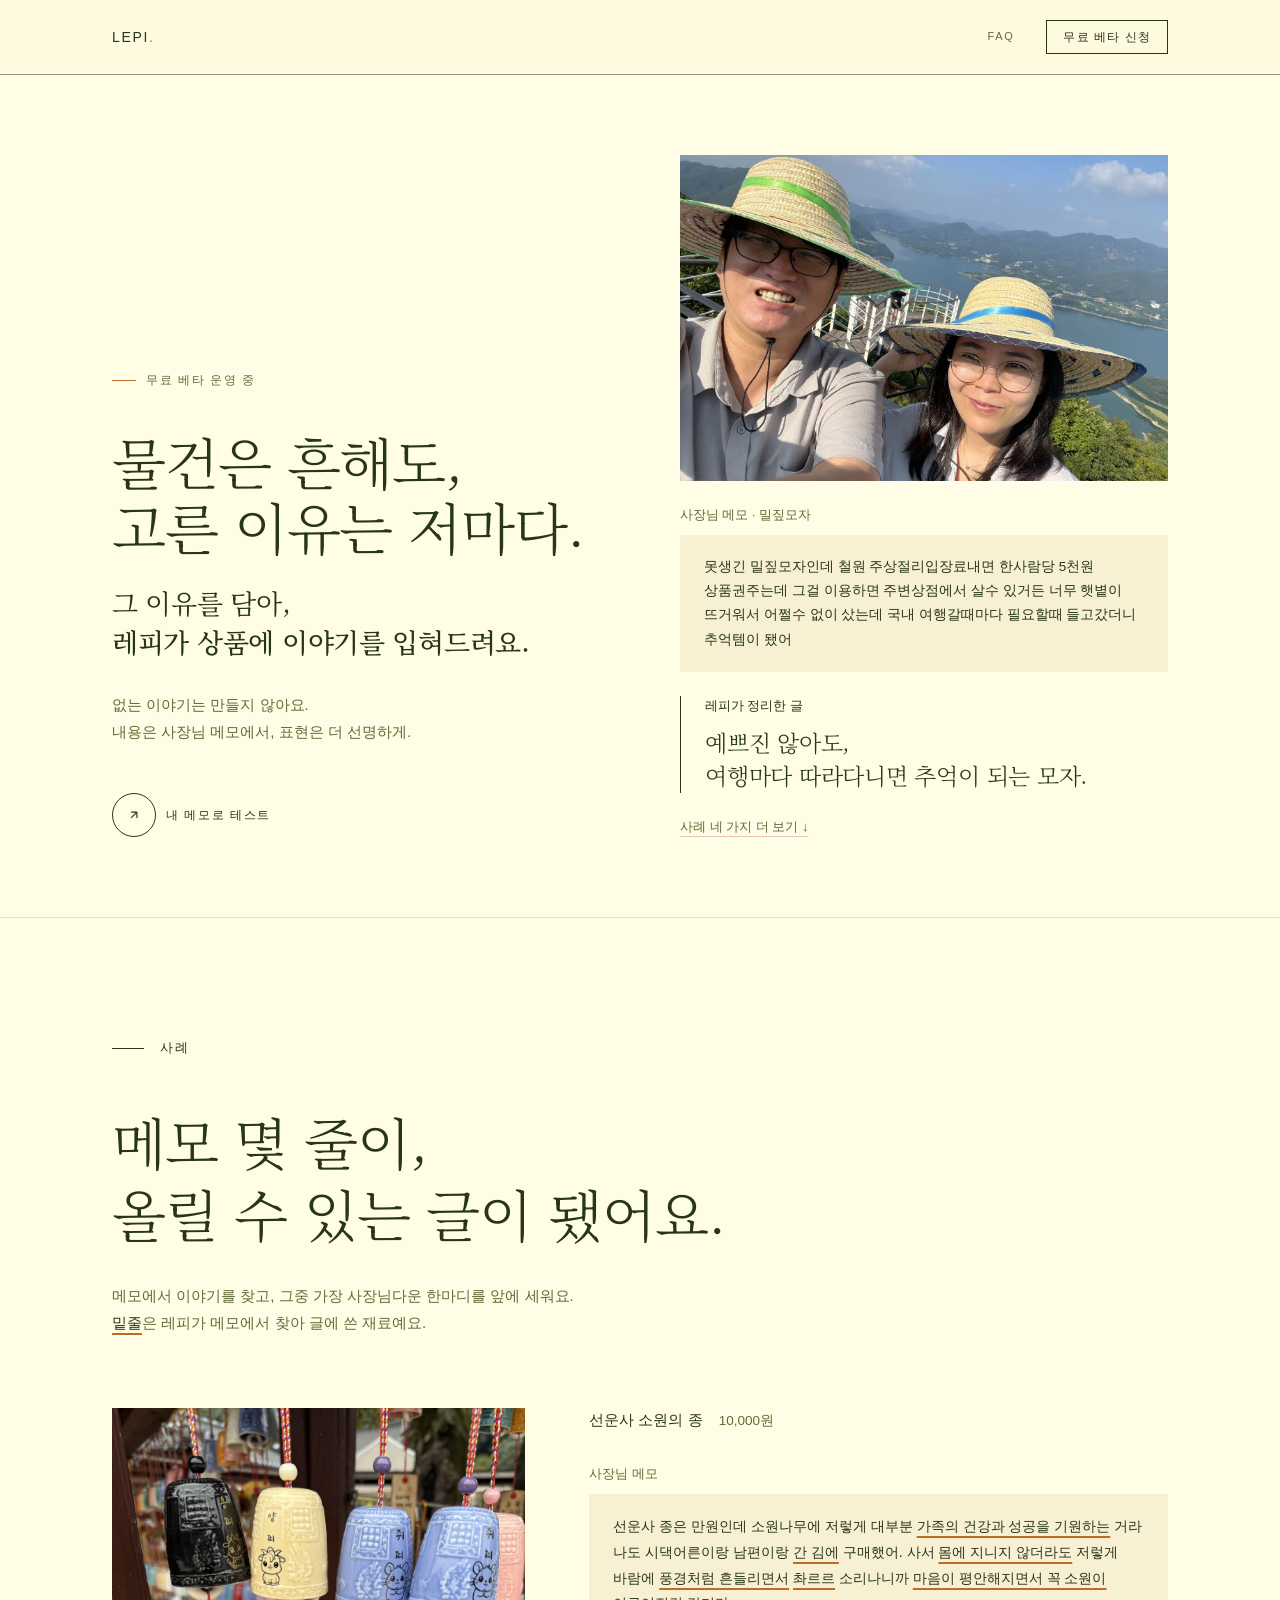
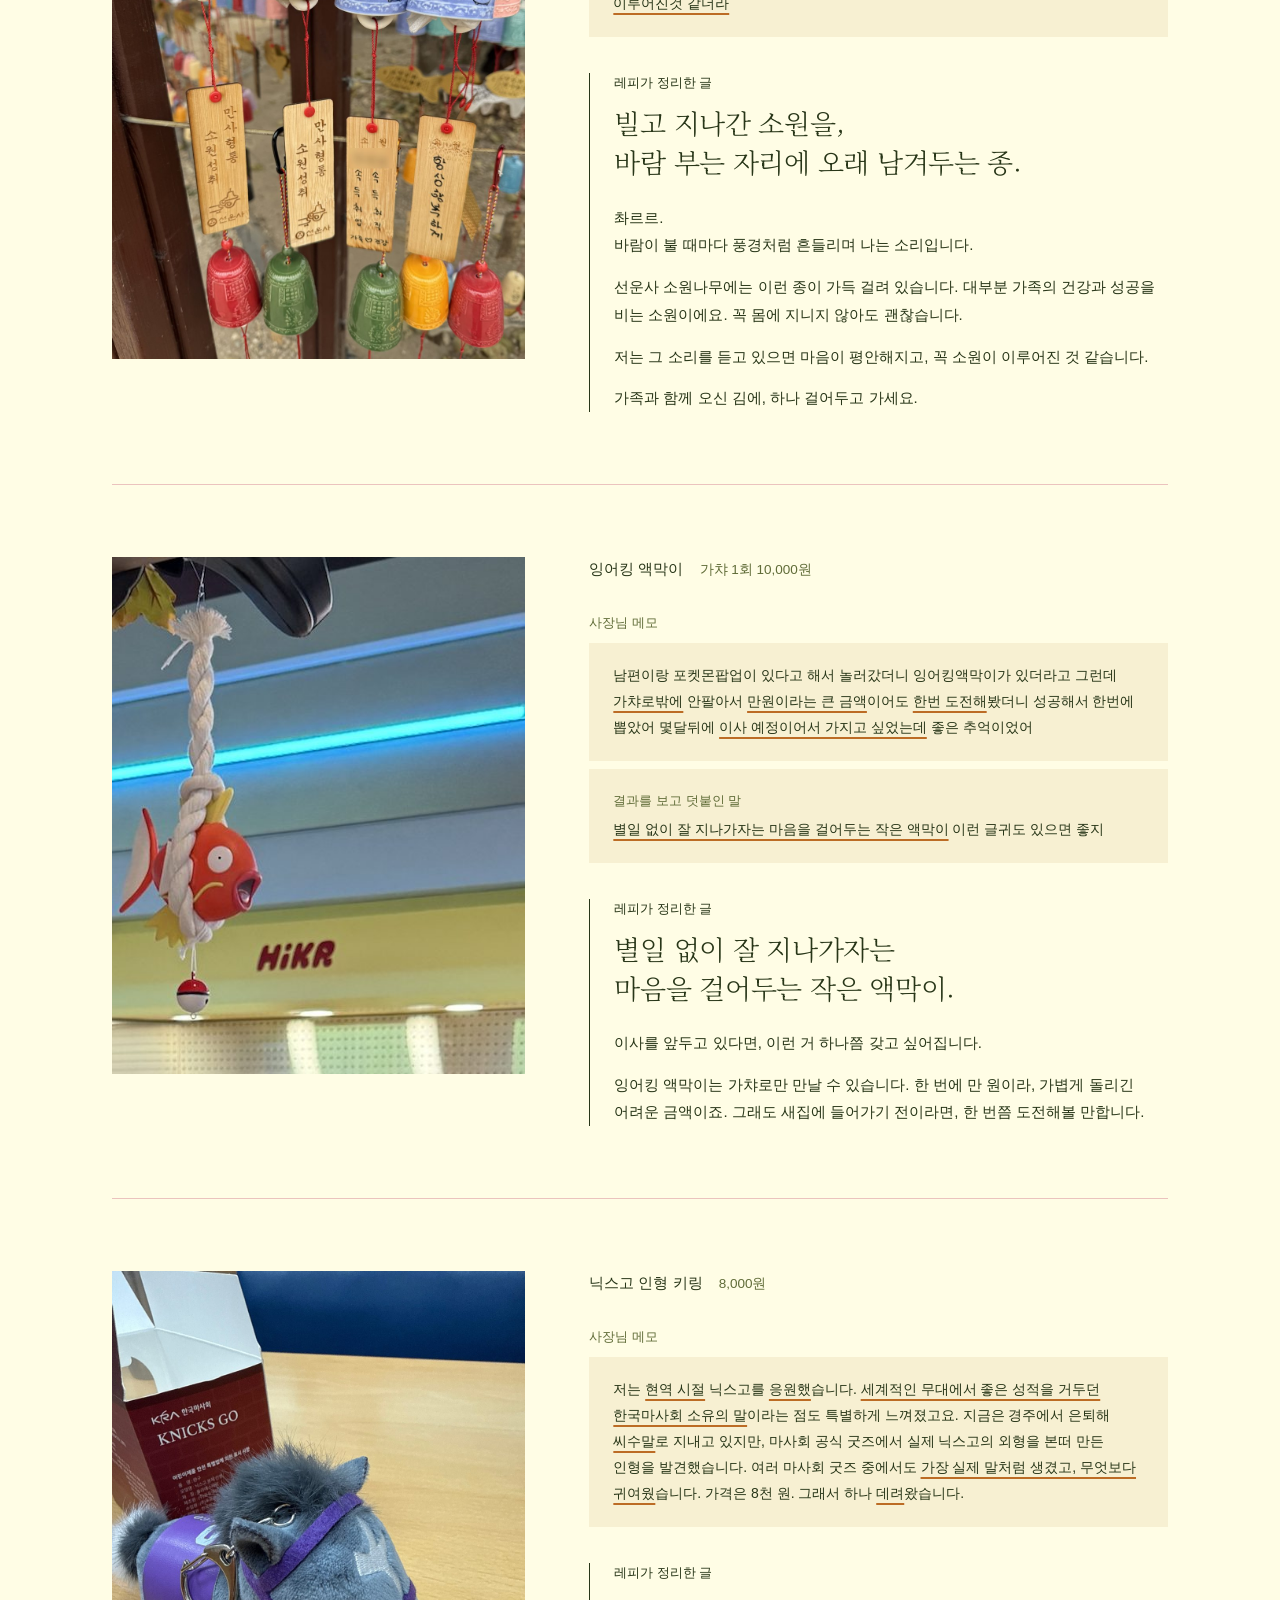
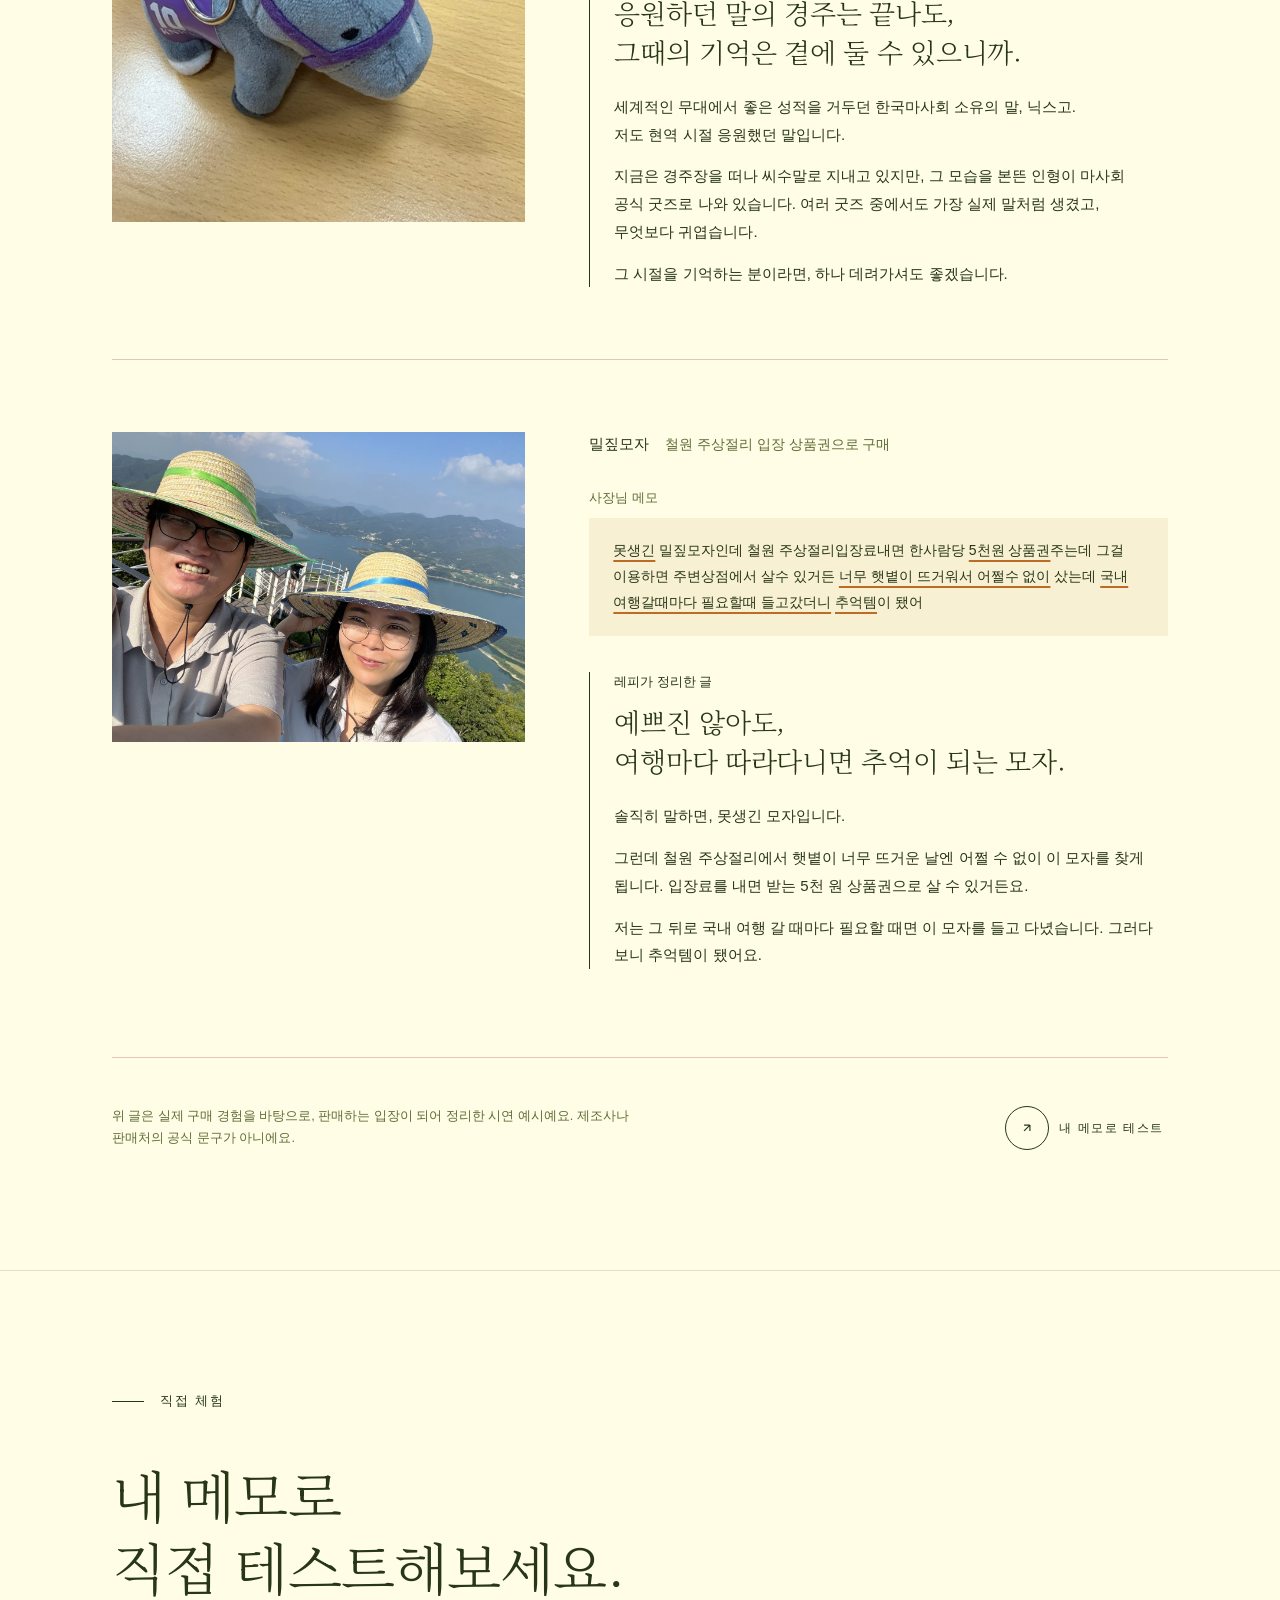
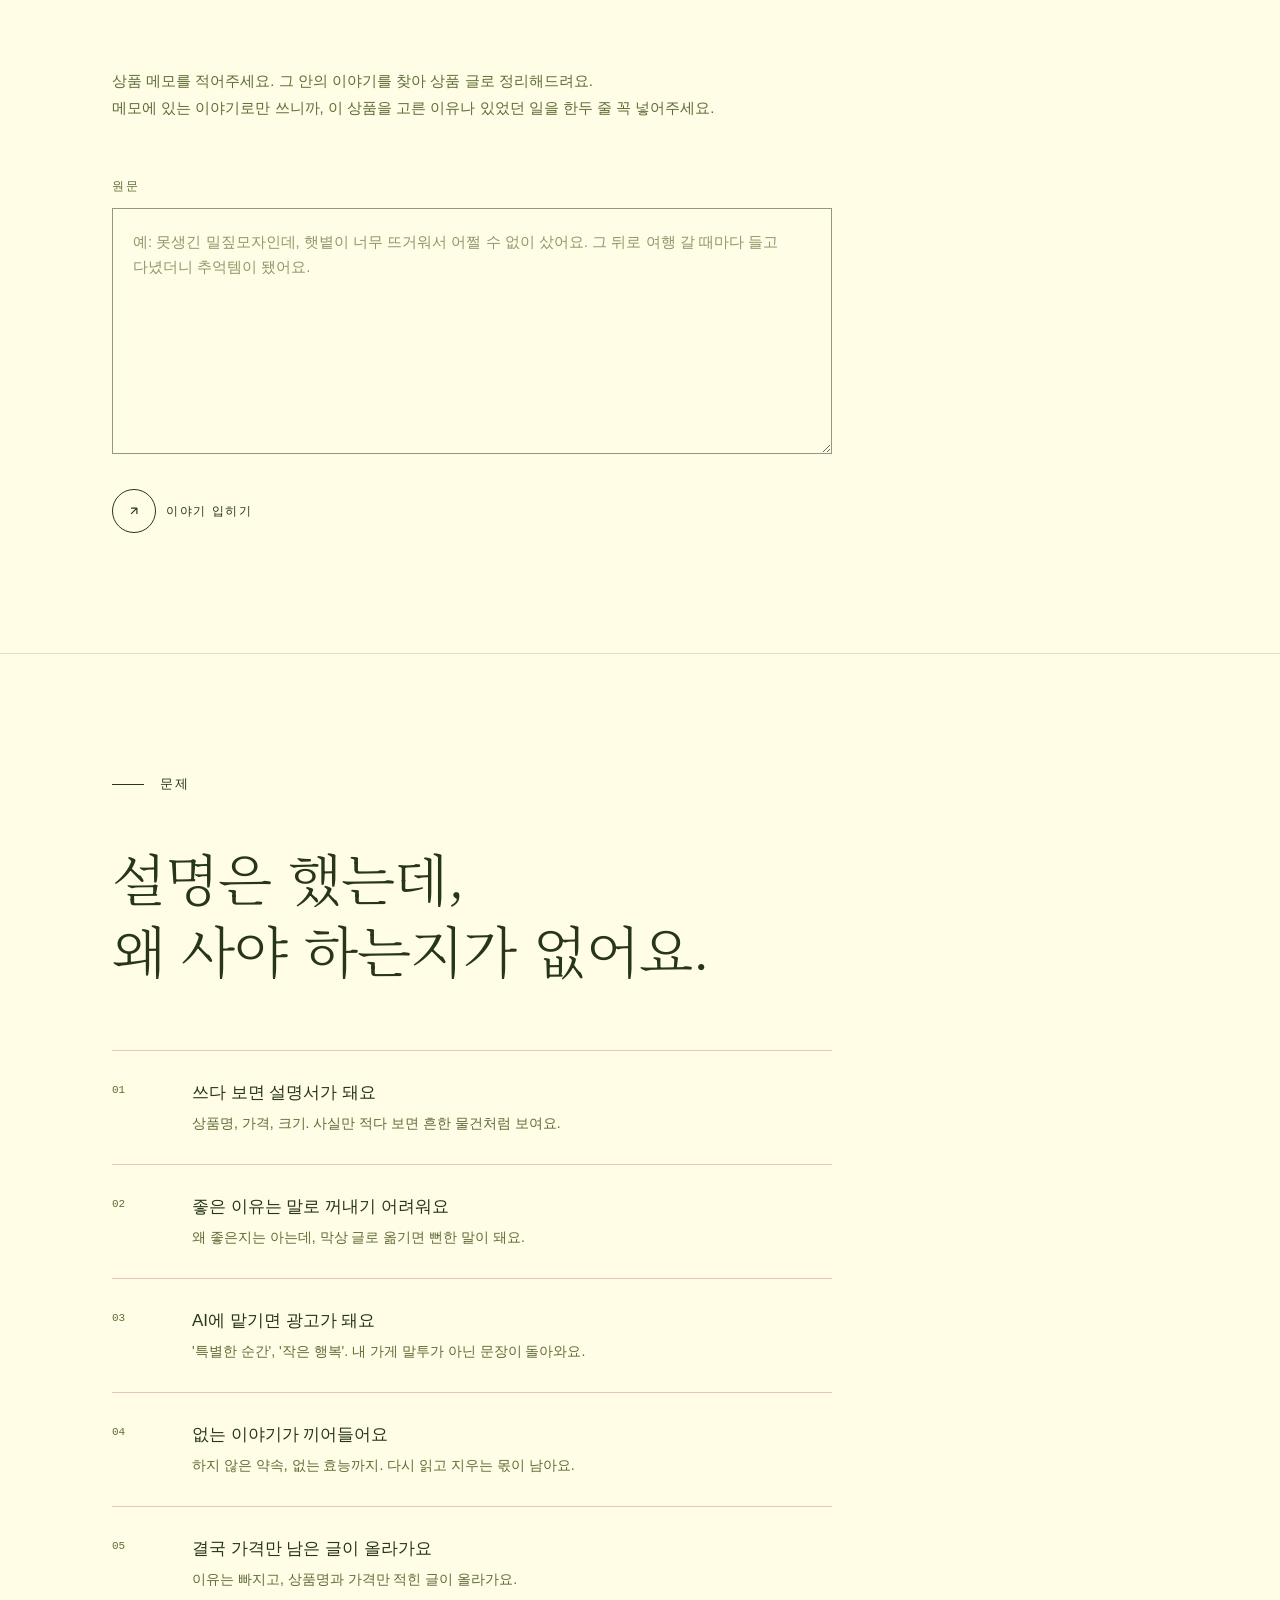
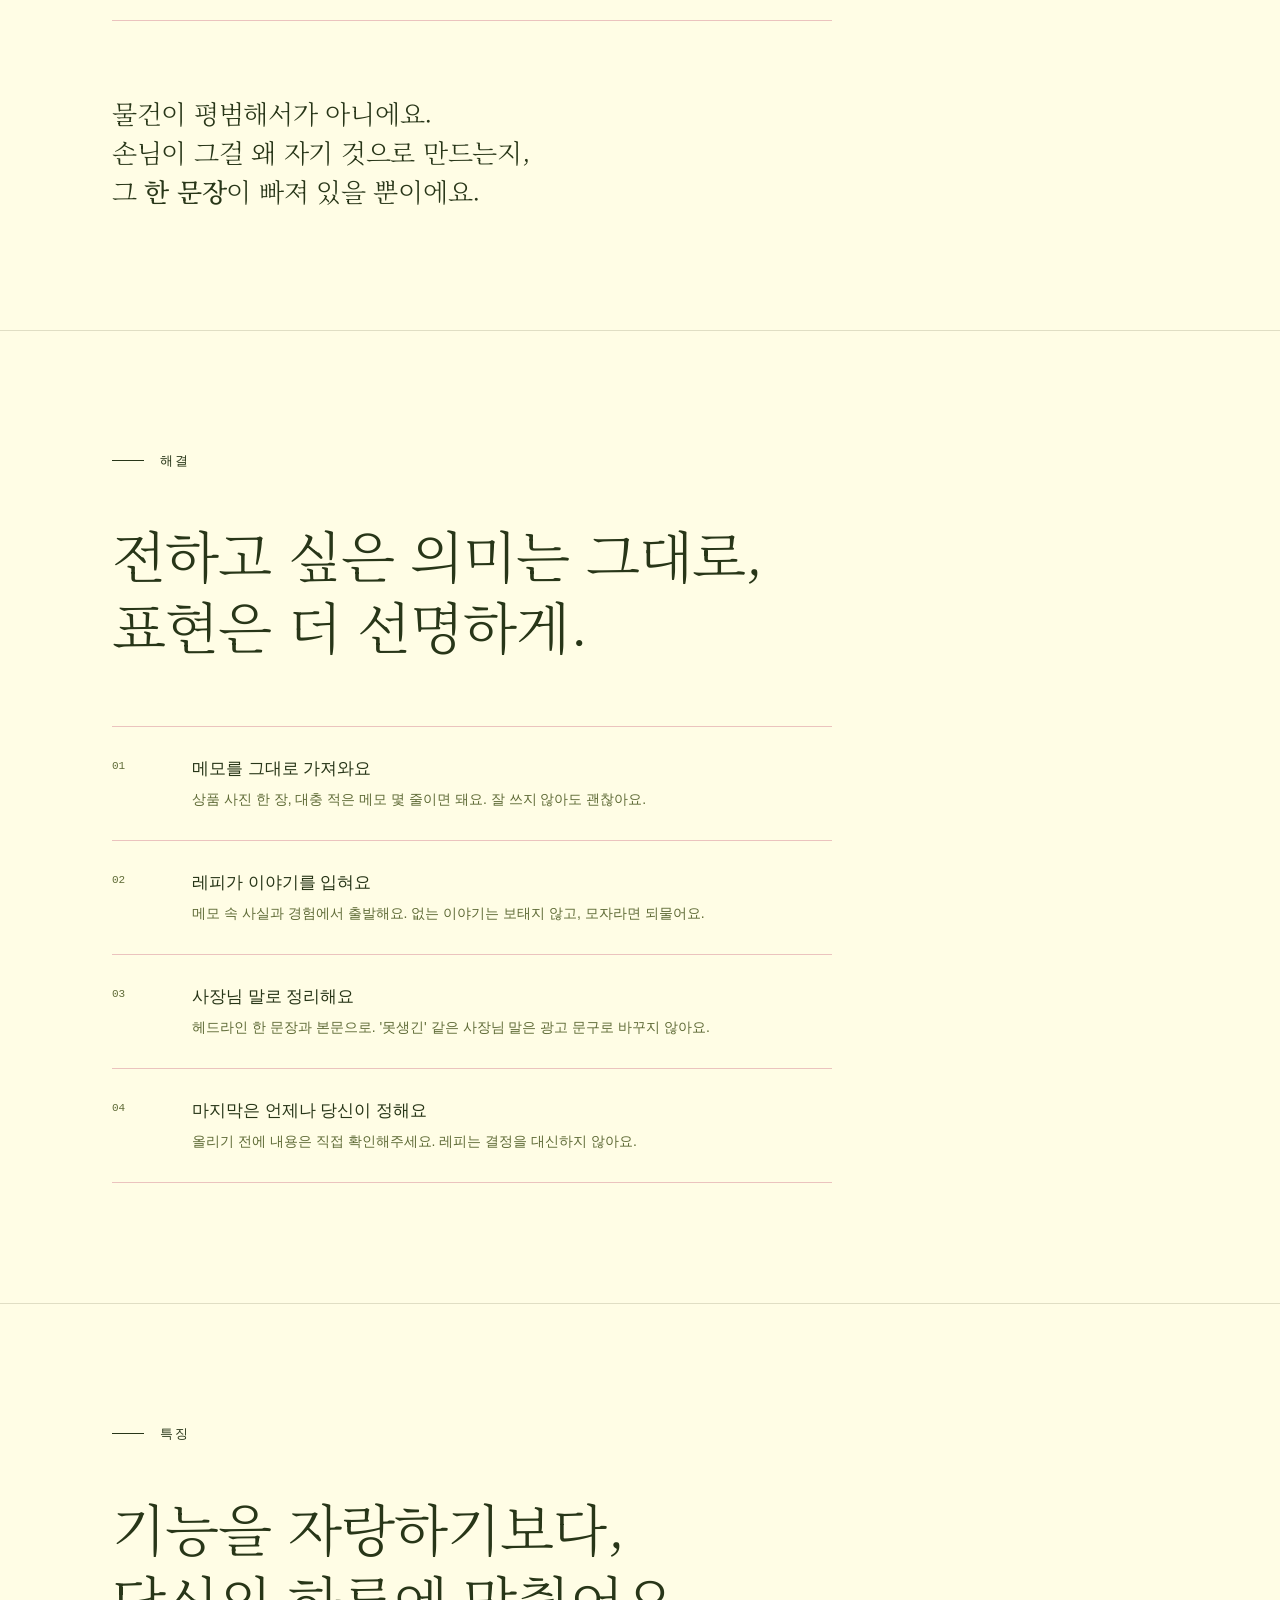
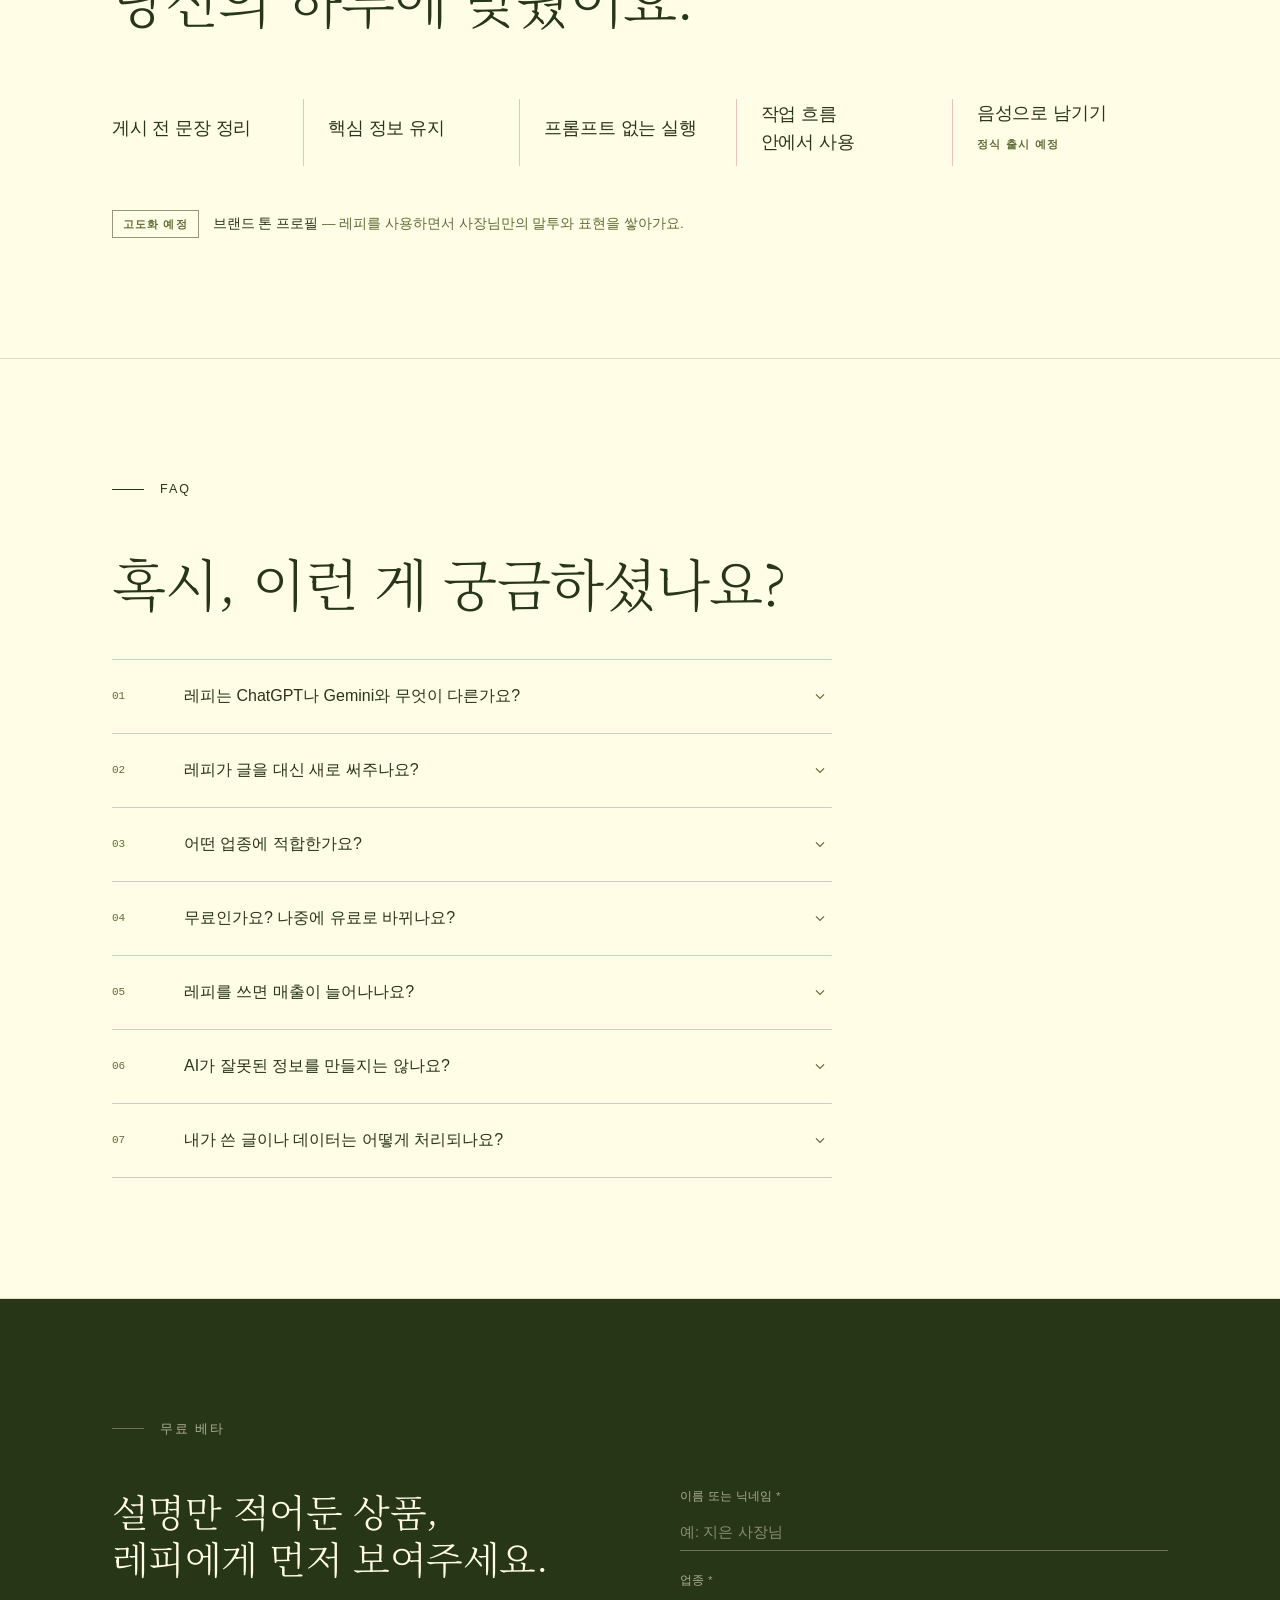
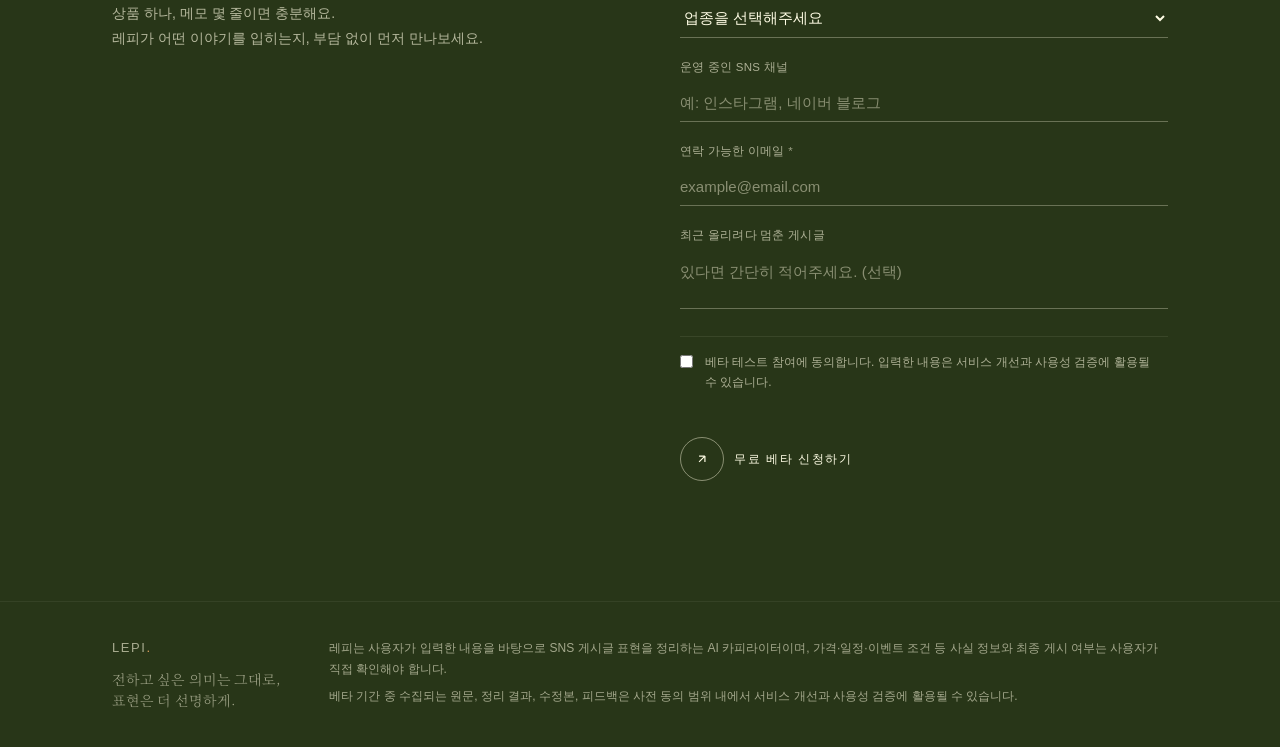
==== mission_A1-3/index.html @ 1bef70d3 "랜딩 문구 정리 및 체험 엔진 v1.3 교체 - 화면 문구 "스토리" → "이야기", 히어로·사례·체험 안내 수정 - 체험 엔진을 두 단계(분석 → 작성)로 교체, 응답 형식 변경" ====
<!DOCTYPE html>
<html lang="ko">
<head>
  <meta charset="UTF-8" />
  <meta name="viewport" content="width=device-width, initial-scale=1.0" />
  <title>레피 | 메모 몇 줄로 쓰는 상품 스토리</title>
  <meta name="description" content="사장님이 적은 메모에서 상품의 이야기를 찾아 상세페이지와 SNS 글로 정리해드려요. 없는 이야기는 만들지 않아요. 무료 베타 운영 중." />

  <!-- 카톡·슬랙 링크 미리보기용. 크롤러는 상대 경로를 못 읽으므로 절대 주소로 적는다.
       배포 루트가 mission_A1-3라 og-image.png는 도메인 바로 아래에 놓인다. -->
  <meta property="og:type" content="website" />
  <meta property="og:locale" content="ko_KR" />
  <meta property="og:site_name" content="레피(Lepi)" />
  <meta property="og:url" content="https://ia-codyssey-two.vercel.app/" />
  <meta property="og:title" content="레피 — 전하고 싶은 의미는 그대로, 표현은 더 선명하게." />
  <meta property="og:description" content="사장님이 적은 메모에서 상품의 이야기를 찾아 상세페이지와 SNS 글로 정리해드려요. 없는 이야기는 만들지 않아요. 무료 베타 운영 중." />
  <meta property="og:image" content="https://ia-codyssey-two.vercel.app/og-image.png" />
  <!-- 카톡은 크기를 명시하지 않으면 큰 카드 대신 작은 섬네일로 떨어뜨릴 때가 있다. -->
  <meta property="og:image:width" content="1200" />
  <meta property="og:image:height" content="630" />
  <meta property="og:image:alt" content="물건은 흔해도, 고른 이유는 저마다. 그 이유를 담아, 레피가 상품에 이야기를 입혀드려요." />
  <!-- 이미지가 생겼으므로 summary(작은 정사각 섬네일)에서 큰 카드로 올린다. -->
  <meta name="twitter:card" content="summary_large_image" />
  <meta name="twitter:title" content="레피 — 전하고 싶은 의미는 그대로, 표현은 더 선명하게." />
  <meta name="twitter:description" content="사장님이 적은 메모에서 상품의 이야기를 찾아 상세페이지와 SNS 글로 정리해드려요. 없는 이야기는 만들지 않아요. 무료 베타 운영 중." />
  <meta name="twitter:image" content="https://ia-codyssey-two.vercel.app/og-image.png" />
  <!-- 로고 "Lepi."의 마침표를 그대로 쓴 파비콘. 외부 파일 없이 SVG를 인라인으로
       넣어 요청을 하나 줄인다. 딥포레스트 바탕에 샌드 점(6.0:1). -->
  <link rel="icon" href="data:image/svg+xml,%3Csvg xmlns='http://www.w3.org/2000/svg' viewBox='0 0 32 32'%3E%3Crect width='32' height='32' fill='%23283618'/%3E%3Ccircle cx='16' cy='16' r='7' fill='%23DDA15E'/%3E%3C/svg%3E" />

  <link rel="preconnect" href="https://fonts.googleapis.com" />
  <link rel="preconnect" href="https://fonts.gstatic.com" crossorigin />
  <link href="https://fonts.googleapis.com/css2?family=Noto+Serif+KR:wght@200;300;400&display=swap" rel="stylesheet" />
  <style>
    /* ── CSS Variables ──
       Olive Garden Feast — 크림 · 딥 포레스트 · 올리브 · 샌드 · 번트 오커
       강조는 바탕에 따라 나눠 쓴다. 밝은 면은 --accent(오커, 크림 위 3.8:1),
       어두운 면은 --accent-dark(샌드, 포레스트 위 6.0:1).
       샌드는 크림 위에서 2.1:1이라 밝은 면의 선·텍스트로는 쓰지 않는다. */
    :root {
      /* Earthy Caramel Glow(FEFAE0)와 Whimsical Cherry Farm(FFFFEA)의 중간값.
         토큰을 반투명으로 두면 어두운 면의 글자색(color: var(--bg))까지 비쳐서
         깨지므로 불투명한 결과값으로 고정한다. */
      --bg: #FFFDE5;
      --surface: #F7F0D2;
      --fg: #283618;
      --muted: #606C38;
      /* 선은 세 층이다.
         --border:  nav 하단 구분선 + 버튼/태그/입력창 테두리.  2.92:1  진하게
         --rule:    본문 안쪽 목록선. 블러시.                   1.56:1
         --divider: 섹션 사이 구분선.                          1.32:1  가장 옅게
         섹션 구분은 선이 아니라 120px 여백이 맡는다. */
      --border: #93987C;
      --rule: #EBC3BE;
      --divider: #E0DEC4;
      --accent: #BC6C25;
      --accent-dark: #DDA15E;
      --serif: 'Noto Serif KR', 'Apple SD Gothic Neo', serif;
      --ease: cubic-bezier(0.16, 1, 0.3, 1);
    }

    *, *::before, *::after { box-sizing: border-box; margin: 0; padding: 0; }
    html { scroll-behavior: smooth; }
    body {
      background: var(--bg);
      color: var(--fg);
      font-family: -apple-system, BlinkMacSystemFont, 'Segoe UI',
                   'Apple SD Gothic Neo', 'Noto Sans KR', 'Malgun Gothic', sans-serif;
      font-size: 16px;
      line-height: 1.6;
      -webkit-font-smoothing: antialiased;
      /* 브라우저 기본값은 한글을 아무 글자에서나 끊어 단어가 중간에 갈라진다.
         keep-all로 띄어쓰기 단위로만 끊고, 긴 영문/이메일은 break-word로 예외 처리한다. */
      word-break: keep-all;
      overflow-wrap: break-word;
    }

    /* 줄 길이를 고르게 나눈다. 단 <br>로 줄을 직접 잡아둔 요소
       (.sh · .hero-promise · .prob-callout · .cta-h · .cta-sub)는 제외한다.
       balance는 브라우저가 줄을 재분배하는 기능이라 수동 줄바꿈과 충돌한다. */
    .prob-title, .sol-title, .feat-title, .faq-q-text, .test-desc {
      text-wrap: balance;
    }
    /* 여러 줄 본문은 마지막 줄에 한 단어만 남는 것을 막는다. */
    .prob-desc, .sol-desc, .feat-desc,
    .faq-body-inner, .fc-label, .test-result-text, .foot-disc p {
      text-wrap: pretty;
    }

    /* ── 키보드 접근 ──
       마우스 클릭에는 테두리가 안 뜨고 탭 이동에만 뜨도록 :focus-visible을 쓴다.
       어두운 면(#cta·footer)에서는 오커가 3.4:1로 약해 샌드로 바꾼다. */
    a:focus-visible, button:focus-visible, input:focus-visible,
    select:focus-visible, textarea:focus-visible, [tabindex]:focus-visible {
      outline: 2px solid var(--accent);
      outline-offset: 3px;
    }
    #cta a:focus-visible, #cta button:focus-visible, #cta input:focus-visible,
    #cta select:focus-visible, #cta textarea:focus-visible,
    footer a:focus-visible {
      outline-color: var(--accent-dark);
    }
    .skip-link {
      position: absolute; left: 16px; top: -60px; z-index: 200;
      background: var(--fg); color: var(--bg);
      padding: 10px 18px; font-size: 13px; text-decoration: none;
      transition: top 0.2s var(--ease);
    }
    .skip-link:focus { top: 16px; }

    /* ── Layout ── */
    .container { max-width: 1120px; margin: 0 auto; padding: 0 32px; }
    section { padding: 120px 0; border-bottom: 1px solid var(--divider); }

    /* ── NAV ── */
    nav {
      position: sticky; top: 0; z-index: 100;
      background: rgba(254,250,224,0.92);
      backdrop-filter: blur(12px);
      border-bottom: 1px solid var(--border);
      padding: 20px 0;
    }
    nav .container { display: flex; justify-content: space-between; align-items: center; }
    .logo {
      font-size: 14px; font-weight: 500;
      letter-spacing: 0.12em; text-transform: uppercase;
    }
    .logo-dot { color: var(--accent); }
    .nav-right { display: flex; align-items: center; gap: 32px; }
    .nav-link {
      font-size: 11px; font-weight: 500; color: var(--muted);
      text-decoration: none; letter-spacing: 0.15em; text-transform: uppercase;
      transition: color 0.3s ease;
    }
    .nav-link:hover { color: var(--fg); }
    .nav-cta {
      font-size: 11.5px; font-weight: 500; color: var(--fg);
      text-decoration: none; letter-spacing: 0.1em; text-transform: uppercase;
      padding: 7px 16px; border: 1px solid var(--fg);
      transition: background 0.3s ease, color 0.3s ease;
    }
    .nav-cta:hover { background: var(--fg); color: var(--bg); }

    /* ── Section Label (FeaturedSpotlight 패턴) ── */
    .sl {
      display: flex; align-items: center; gap: 16px;
      margin-bottom: 48px; cursor: default;
    }
    /* 호버 반응을 뺐다. .sl은 cursor: default인 정적 표지판인데
       마우스가 스치면 선이 50% 길어지고 자간이 두 배가 됐다.
       누를 수 없는 것이 움직이면 누를 수 있다는 신호가 된다. */
    .sl-line {
      height: 1px; background: var(--fg); width: 32px;
    }
    /* 한글은 획이 많아 10px에서 자획이 붙는다. 넓은 자간도 대문자 라틴용 기법이라
       한글에서는 단어가 흩어져 더 안 읽힌다 — 크기를 올리고 자간은 줄인다. */
    .sl-text {
      font-size: 12.5px; font-weight: 500;
      text-transform: uppercase; letter-spacing: 0.16em; color: var(--fg);
    }
    /* 섹션 번호(01~06)는 제거했다. 문제·해결·특징·FAQ·체험·베타는 순서가 없는
       병렬 목록이라, 번호를 붙이면 없는 순서를 있는 것처럼 말하게 된다.
       해결 섹션 안의 단계 번호(.sol-n)는 실제 순서이므로 남긴다. */

    /* ── Section Heading ── */
    .sh {
      font-family: var(--serif);
      font-size: clamp(29px, 4.6vw, 56px);
      font-weight: 300; line-height: 1.28;
      letter-spacing: -0.015em; color: var(--fg);
      /* 슬로건 첫 줄 "전하고 싶은 의미는 그대로,"가 56px에서 약 730px 필요하다. */
      margin-bottom: 64px; max-width: 760px;
    }

    /* ── Arrow Button (FeaturedSpotlight CTA pattern) ── */
    .arr-btn {
      display: inline-flex; align-items: center; gap: 14px;
      text-decoration: none; cursor: pointer;
      background: none; border: none; font-family: inherit; padding: 0;
    }
    .arr-circle {
      width: 44px; height: 44px; border-radius: 50%;
      border: 1px solid var(--fg);
      display: flex; align-items: center; justify-content: center;
      transition: background 0.5s var(--ease), box-shadow 0.5s var(--ease);
      flex-shrink: 0;
    }
    .arr-circle svg {
      stroke: var(--fg);
      transition: stroke 0.5s var(--ease), transform 0.5s var(--ease);
    }
    .arr-btn:hover .arr-circle { background: var(--fg); box-shadow: 0 8px 32px rgba(40,54,24,0.18); }
    .arr-btn:hover .arr-circle svg { stroke: var(--bg); transform: rotate(45deg); }
    /* 기본 opacity가 0.5였다. 크림 바탕에서 실효 2.84:1 — 아래 --border 주석에
       적어둔 본문 4.5:1 기준에 못 미치고, 호버로만 밝아지니 터치 기기에서는
       내내 그 상태로 남는다. 페이지에서 가장 중요한 행동의 이름이라 1로 둔다.
       살짝 미끄러지는 움직임은 "누르면 뭔가 있다"는 신호라 남기되, 라벨이
       또렷해진 만큼 쉬는 자리가 원에 붙어 보여 8px에서 4px로 줄인다.
       (opacity는 :disabled에서만 쓰이므로 전환 목록에는 남긴다.) */
    .arr-label {
      font-size: 11.5px; font-weight: 500;
      text-transform: uppercase; letter-spacing: 0.14em; color: var(--fg);
      transition: opacity 0.5s var(--ease), transform 0.5s var(--ease);
      opacity: 1; transform: translateX(-4px);
    }
    .arr-btn:hover .arr-label { transform: translateX(0); }

    /* ── HERO ── */
    #hero {
      min-height: 90vh;
      display: flex; align-items: center;
      padding: 80px 0;
    }
    /* 세로 가운데 정렬을 위해 #hero만 flex인데, 그 탓에 .container가 flex
       아이템이 된다. 블록이던 다른 섹션과 달리 주축으로 늘어나지 않고 내용
       크기만큼만 잡히고, margin: 0 auto가 남는 공간을 나눠 가운데로 민다.
       그래서 히어로만 다른 섹션보다 좁고 안쪽에서 시작한다 — 폭에 상관없이
       일어나며, 내용이 가용 폭에 얼마나 못 미치느냐에 따라 어긋나는 양이
       달라진다. 데스크톱에서는 2열 격자가 1120px을 다 채우지 못해서,
       900px 이하에서는 1열이 되면서 더 크게 벌어진다.
       스크롤로 이어 보는 자리라 시작 선은 모든 섹션이 같아야 한다. */
    #hero > .container { width: 100%; }
    .hero-grid {
      display: grid; grid-template-columns: 1fr 1fr;
      gap: 80px; align-items: end; width: 100%;
    }
    .hero-badge {
      display: inline-flex; align-items: center; gap: 10px;
      font-size: 11.5px; font-weight: 500;
      text-transform: uppercase; letter-spacing: 0.14em; color: var(--muted);
      margin-bottom: 40px;
    }
    /* 깜빡이는 점을 짧은 선으로 바꿨다. 점멸은 서버 모니터링 UI의 기호인데
       여기서는 감시하는 대상이 없다 — 기능인 척하는 장식이었다.
       섹션 라벨(.sl-line)이 쓰는 것과 같은 선이라 페이지 문법에 맞는다. */
    .badge-rule {
      width: 24px; height: 1px; flex-shrink: 0;
      background: var(--accent);
    }
    /* 두 줄이 각각 한 줄로 유지되도록 크기를 제한한다.
       왼쪽 칸은 최대 488px(컨테이너 1120 − 패딩 64 − 갭 80, ÷2)이고
       긴 줄 "고른 이유는 저마다."가 실측 8.46em이다 → 상한 56px.
       vw 계수도 900~1120px 구간에서 같은 제약을 받는다. 901px에서 칸이
       378px인데 세로 스크롤바(약 15px)가 있으면 371px이라, 4.7vw(42px)로 여유를 둔다.
       600px 이하는 아래에서 따로 잡는다. */
    .hero-h1 {
      font-family: var(--serif);
      font-size: clamp(36px, 4.7vw, 56px);
      font-weight: 300; line-height: 1.16;
      letter-spacing: -0.02em; margin-bottom: 24px;
    }
    .hero-h1 em { font-style: normal; display: block; }
    /* 둘째 줄 "레피가 상품에 이야기를 입혀드려요."가 약 15.4em이라
       27px × 15.4 ≈ 416px. 폭 480px 안에 한 줄로 들어간다. */
    .hero-promise {
      font-family: var(--serif);
      font-size: clamp(18px, 2.3vw, 27px);
      font-weight: 400; line-height: 1.45;
      letter-spacing: -0.01em; color: var(--fg);
      max-width: 480px; margin-bottom: 30px;
    }
    .hero-promise b { font-weight: 500; }
    .hero-sub {
      font-size: 15px; color: var(--muted);
      line-height: 1.8; max-width: 380px; margin-bottom: 48px;
    }
    .hero-btns { display: flex; gap: 20px; flex-wrap: wrap; }
    /* hero right — 사례 미리보기. 메모·결과 모양은 사례 섹션(.case-*)을
       그대로 쓰고, 첫 화면 한 칸에 들어가도록 사진 높이와 간격만 줄인다. */
    .hero-right { display: flex; flex-direction: column; }
    /* 원본 4:3을 3:2로 조금만 자른다. 두 사람 얼굴은 가운데 있어 남는다. */
    .hero-case-photo img {
      display: block; width: 100%; height: auto;
      aspect-ratio: 3 / 2; object-fit: cover;
      margin-bottom: 24px;
    }
    .hero-right .case-memo { font-size: 13.5px; line-height: 1.8; }
    .hero-right .case-result { margin-top: 24px; }
    .hero-right .case-headline {
      font-size: clamp(19px, 2vw, 23px); margin-bottom: 0;
    }
    .hero-case-more {
      align-self: flex-start; margin-top: 24px;
      font-size: 13px; color: var(--muted);
      text-decoration: underline; text-decoration-color: var(--rule);
      text-underline-offset: 5px;
    }
    .hero-case-more:hover { color: var(--fg); }

    /* ── PROBLEM ── */
    /* 720px은 이 페이지의 기준 폭이다 — .sol-steps · .faq-list · .test-form이
       모두 여기에 맞춰 있다. 문제 목록만 상한이 없어 가로선이 컨테이너 끝까지
       뻗었고, 바로 다음 섹션인 해결의 선보다 300px 넘게 길었다. 두 섹션은
       같은 헤어라인 문법을 쓰는 목록이라 선 길이가 다르면 그것부터 보인다. */
    .prob-list { display: flex; flex-direction: column; max-width: 720px; }
    .prob-row {
      display: grid; grid-template-columns: 48px 1fr;
      gap: 32px; align-items: start;
      padding: 28px 0;
      border-top: 1px solid var(--rule);
      cursor: default;
    }
    .prob-row:last-child { border-bottom: 1px solid var(--rule); }
    .prob-n {
      font-family: 'SF Mono', 'Fira Code', 'Courier New', monospace;
      font-size: 11px; color: var(--muted);
      padding-top: 3px;
      transition: color 0.5s var(--ease);
    }
    /* 위치 이동은 뺐다. 색 변화만 남긴다 —
       색이 진해지는 것은 "지금 이 줄을 읽고 있다"는 표시이고,
       옆으로 미는 것은 "누르면 뭔가 있다"는 신호다. 앞만 남긴다.
       한때 이 줄에 아이콘을 하나씩 붙여 호버 때 함께 밝혔는데, 시계·전구·
       돋보기처럼 개념을 그림으로 옮긴 것들이라 아무 정보도 더하지 않았다
       (그래서 좁은 화면에서는 통째로 숨기고 있었다). 호버 반응은 번호와
       설명문의 색으로 충분하다 — 설명문 한 줄 전체가 5.52:1에서 12.53:1로
       진해지는 쪽이 22px 아이콘 하나보다 넓게 움직인다. */
    .prob-row:hover .prob-n { color: var(--fg); }
    .prob-title {
      font-size: 17px; font-weight: 400; margin-bottom: 6px;
    }
    .prob-desc {
      font-size: 14px; color: var(--muted); line-height: 1.7;
      transition: color 0.5s var(--ease);
    }
    .prob-row:hover .prob-desc { color: var(--fg); }
    /* 문제 섹션의 결론. 테두리 대신 서체로 무게를 준다.
       줄은 <br>로 직접 끊는다. 가장 긴 줄이 한글 열여섯 자 남짓이라 26px에서도
       460px 안팎이고, 위 목록(720px)보다 짧게 끝난다. max-width는 문구가
       길어질 때를 대비한 안전선일 뿐 지금 문장은 닿지 않는다. */
    .prob-callout {
      margin-top: 72px;
      font-family: var(--serif);
      font-size: clamp(19px, 2.2vw, 26px);
      font-weight: 300; line-height: 1.5;
      letter-spacing: -0.01em;
      max-width: 860px;
    }
    .prob-callout strong { font-weight: 500; }

    /* ── SOLUTION ── */
    .sol-steps { max-width: 720px; }
    .sol-step {
      display: grid; grid-template-columns: 48px 1fr;
      gap: 32px; padding: 28px 0;
      border-top: 1px solid var(--rule);
    }
    .sol-step:last-of-type { border-bottom: 1px solid var(--rule); }
    .sol-n {
      font-family: 'SF Mono', 'Fira Code', 'Courier New', monospace;
      font-size: 11px; color: var(--muted); padding-top: 3px;
    }
    .sol-title { font-size: 17px; font-weight: 400; margin-bottom: 6px; }
    .sol-desc { font-size: 14px; color: var(--muted); line-height: 1.7; }

    /* ── FEATURES ──
       박스 격자를 버리고 세로 헤어라인으로 나눈다. 문제·해결 섹션의 가로선과
       같은 문법이라 이질적이지 않고, 칸이 비어도 아무 일도 생기지 않는다.
       (이전 격자는 배경색을 1px 틈으로 비추는 방식이라 빈 칸이 덩어리로 드러났다.) */
    .feat-photo {
      margin: 0 0 56px; overflow: hidden; background: var(--surface);
    }
    .feat-photo img { display: block; width: 100%; height: auto; }

    /* 다섯 칸이 균등하다가, 하나에 커서를 올리면 그 칸만 2.4배로 늘고
       나머지 넷이 균일하게 줄어든다. 2.4 + 4×0.65 = 5로 총합이 유지돼
       행 전체 폭은 그대로다. JS 없이 flex-grow 전환만 쓴다. */
    .feat-row { display: flex; }
    .feat-item {
      flex: 1 1 0; min-width: 0;
      padding: 0 18px 0 24px;
      border-left: 1px solid var(--rule);
      transition: flex-grow 0.55s var(--ease);
      /* 다섯째 항목만 제목 아래 태그가 하나 더 있어 내용 높이가 다르다.
         상자는 전체 높이를 유지해 세로선을 온전히 그리고,
         내용만 가운데로 모아 넷이 위로 쏠려 보이지 않게 한다. */
      display: flex; flex-direction: column; justify-content: center;
    }
    /* 선은 카드끼리 마주보는 자리에만 둔다. 첫 항목 왼쪽은 바깥 모서리라
       선을 빼고, 글자를 섹션 제목과 같은 선에 맞춘다. */
    .feat-item:first-child { border-left: none; padding-left: 0; }
    .feat-row:hover .feat-item,
    .feat-row:focus-within .feat-item { flex-grow: 0.65; }
    .feat-item:hover,
    .feat-item:focus-within { flex-grow: 2.4; }
    .feat-item:focus-visible { outline: 2px solid var(--fg); outline-offset: 4px; }

    /* 설명문은 접어둔다. 접힌 칸은 120px 남짓이라 제목만으로도 빠듯하다.
       grid-template-rows 0fr→1fr은 높이를 매끄럽게 전환하는 방법이다. */
    .feat-body {
      display: grid; grid-template-rows: 0fr;
      transition: grid-template-rows 0.55s var(--ease);
    }
    .feat-body > p { overflow: hidden; }
    .feat-item:hover .feat-body,
    .feat-item:focus-within .feat-body { grid-template-rows: 1fr; }

    /* 라벨이 위, 내용이 아래. "이건 지금 됨 → 뭐가 되는지" 순서로 읽힌다. */
    .feat-tag {
      display: inline-block;
      font-size: 11px; font-weight: 600;
      text-transform: uppercase; letter-spacing: 0.1em;
      padding: 4px 10px; border: 1px solid;
    }
    /* 되는 기능에는 라벨을 안 붙인다 — 되는 게 기본이므로 말할 필요가 없다.
       아직인 것 하나에만 붙이고, 그것도 제목 아래에 둬서
       다섯 제목의 시작 높이가 어긋나지 않게 한다.
       (그리드 밖 각주의 태그는 혼자 있으므로 박스를 유지한다.) */
    .feat-row .feat-tag {
      border: none; padding: 0;
      display: block; margin-bottom: 12px;
      font-size: 11px; letter-spacing: 0.12em;
      color: var(--muted);
    }
    .feat-title { font-size: 18px; font-weight: 500; margin: 0 0 8px; letter-spacing: -0.01em; }
    .feat-desc { font-size: 13.5px; color: var(--muted); line-height: 1.75; }

    /* 아직 시점이 없는 기능. 항목 행 밖에 한 줄 각주로 둔다. */
    .feat-later {
      margin-top: 44px;
      display: flex; align-items: baseline; gap: 14px; flex-wrap: wrap;
      font-size: 13.5px; color: var(--muted); line-height: 1.7;
    }
    .feat-later b { color: var(--fg); font-weight: 500; }
    .feat-later .feat-tag { flex-shrink: 0; }

    /* 글자색은 4.5:1을 넘는 값만 쓴다 — --border(2.92:1)는 테두리 전용.
       "지금 되는 기능"에는 라벨을 붙이지 않으므로 등급은 둘뿐이다. */

    .tag-next { border-color: var(--muted); color: var(--muted); } /* 정식 출시 예정 */
    .tag-soon { border-color: var(--border); color: var(--muted); }/* 고도화 예정 */

    /* ── FAQ ── */
    .faq-list { max-width: 720px; }
    .faq-item { border-top: 1px solid var(--rule); }
    .faq-item:last-child { border-bottom: 1px solid var(--rule); }
    .faq-btn {
      width: 100%; text-align: left; background: none; border: none;
      cursor: pointer; font-family: inherit; padding: 26px 0;
      display: grid; grid-template-columns: 48px 1fr 20px;
      gap: 24px; align-items: center;
    }
    .faq-btn:hover .faq-q-text { transform: translateX(4px); }
    .faq-n {
      font-family: 'SF Mono', 'Fira Code', 'Courier New', monospace;
      font-size: 11px; color: var(--muted);
    }
    .faq-q-text {
      font-size: 16px; font-weight: 400; color: var(--fg);
      transition: transform 0.4s var(--ease);
    }
    .faq-chev {
      width: 16px; height: 16px; color: var(--muted);
      transition: transform 0.4s var(--ease);
      flex-shrink: 0;
    }
    .faq-item.open .faq-chev { transform: rotate(180deg); }
    .faq-body { max-height: 0; overflow: hidden; transition: max-height 0.4s var(--ease); }
    .faq-item.open .faq-body { max-height: 360px; }
    .faq-body-inner {
      padding: 0 0 26px 72px;
      font-size: 14px; color: var(--muted); line-height: 1.8;
    }

    /* ── TEST (LEPI TEST) ── */
    .test-desc {
      font-size: 15px; color: var(--muted); line-height: 1.8;
      max-width: 620px; margin-bottom: 56px;
    }
    .test-form { max-width: 720px; }
    .test-label {
      display: block; font-size: 12px; font-weight: 500;
      text-transform: uppercase; letter-spacing: 0.14em; color: var(--muted);
      margin-bottom: 12px;
    }
    .test-textarea {
      width: 100%; background: transparent;
      border: 1px solid var(--border); color: var(--fg);
      font-family: inherit; font-size: 15px; line-height: 1.7;
      padding: 20px; resize: vertical; outline: none;
      transition: border-color 0.3s ease;
      margin-bottom: 28px;
    }
    .test-textarea::placeholder { color: var(--muted); opacity: 0.7; }
    .test-textarea:focus { border-color: var(--fg); }
    /* 쿨다운 중에는 남은 시간이 라벨에 뜬다. 버튼 전체를 흐리게 하면
       그 글자까지 묻히므로(0.4 × 0.5 = 0.2), 동그라미만 흐리고 글자는 살린다. */
    button.arr-btn:disabled { cursor: default; pointer-events: none; }
    button.arr-btn:disabled .arr-circle { opacity: 0.3; }
    button.arr-btn:disabled .arr-label { opacity: 0.85; }
    /* 라벨은 상자 밖, 상자는 그 아래. "원문" 라벨과 왼쪽 끝이 맞는다. */
    .test-result-wrap { margin-top: 48px; max-width: 720px; }
    /* 결과 라벨은 원문 라벨보다 강하게 — 사용자가 기다린 자리다.
       오커는 크림 위 3.90:1이라 12px 텍스트 기준(4.5:1)에 미달한다.
       색 대신 진하기로 세운다 — 딥포레스트는 12.5:1. */
    .test-label-strong { font-size: 13px; color: var(--fg); }
    .test-result {
      padding: 28px 32px;
      border: 1px solid var(--fg);
    }
    .test-result-text {
      font-size: 15px; line-height: 1.8; color: var(--fg);
      white-space: pre-wrap;
    }
    /* 사례 카드의 간격은 사진 옆 넓은 칸 기준이라, 테두리 상자 안에서는 줄인다. */
    .test-result .case-card { margin-bottom: 20px; }
    .test-result .case-headline { margin-bottom: 18px; }
    .test-questions {
      padding-left: 20px; margin: 0 0 16px;
      font-size: 15px; line-height: 1.8; color: var(--fg);
    }
    .test-questions li + li { margin-top: 6px; }
    .test-error {
      margin-top: 20px; font-size: 14px; color: #9c4a3c; max-width: 720px;
    }
    .test-notice {
      margin-top: 24px; font-size: 14.5px; color: var(--fg);
      max-width: 720px; line-height: 1.7;
    }
    .test-notice a {
      color: var(--fg); text-decoration: underline;
      text-decoration-color: var(--accent); text-underline-offset: 4px;
      text-decoration-thickness: 2px;
    }
    .test-notice a:hover { color: var(--accent); }

    /* ── CTA ── */
    #cta {
      background: var(--fg); color: var(--bg);
      border-bottom: none;
    }
    /* 딥포레스트 바탕에서 본문 4.5:1을 넘으려면 알파 0.55가 하한이다.
       읽어야 하는 텍스트는 전부 그 위로, 장식용 선은 낮게 둔다. */
    #cta .sl-line { background: rgba(254,250,224,0.3); }
    #cta .sl-text { color: rgba(254,250,224,0.62); }
    .cta-grid {
      display: grid; grid-template-columns: 1fr 1fr;
      gap: 80px; align-items: start;
    }
    /* 히어로와 같은 제약. 왼쪽 칸 488px에 "레피에게 먼저 보여주세요."가
       약 11.6em이라 상한 38px, vw 계수 3.4가 한계다. */
    .cta-h {
      font-family: var(--serif);
      font-size: clamp(26px, 3.4vw, 38px);
      font-weight: 300; line-height: 1.24;
      letter-spacing: -0.015em; color: var(--bg);
      margin-bottom: 20px;
    }
    .cta-sub { font-size: 14px; color: rgba(254,250,224,0.66); line-height: 1.8; }

    /* form — underline only */
    .fg { margin-bottom: 20px; }
    /* 자간 0.12em은 라틴 대문자 라벨을 위한 값이다. 대문자는 글자마다 폭이
       비슷하고 좌우 여백이 좁아 벌려줘야 읽히지만, 한글 음절은 이미 네모틀
       안에 여백을 품고 있어 같은 값을 주면 낱자로 흩어진다. 다섯 라벨이 전부
       한글이므로("이름 또는 닉네임", "운영 중인 SNS 채널" …) 0.02em만 남긴다 —
       "SNS" 같은 약어가 뭉치지 않을 만큼이다. */
    .fl {
      display: block; font-size: 11.5px; font-weight: 500;
      text-transform: uppercase; letter-spacing: 0.02em;
      color: rgba(254,250,224,0.62); margin-bottom: 8px;
    }
    .fl .req { color: rgba(254,250,224,0.55); }
    .fi, .fs, .ft {
      width: 100%; background: transparent; border: none;
      border-bottom: 1px solid rgba(254,250,224,0.3);
      color: var(--bg); font-family: inherit; font-size: 15px;
      padding: 10px 0; outline: none;
      transition: border-color 0.3s ease;
    }
    .fi:focus, .fs:focus, .ft:focus { border-bottom-color: rgba(254,250,224,0.6); }
    .fi::placeholder, .ft::placeholder { color: rgba(254,250,224,0.45); }
    .fs option { background: var(--fg); color: var(--bg); }
    .ft { resize: none; min-height: 56px; }
    .fi:disabled, .fs:disabled, .ft:disabled {
      opacity: 0.55; cursor: default; border-bottom-color: rgba(254,250,224,0.08);
    }
    .fc-wrap {
      display: flex; gap: 12px; align-items: flex-start;
      padding: 16px 0;
      border-top: 1px solid rgba(254,250,224,0.08);
      margin-top: 4px; margin-bottom: 28px;
    }
    .fc { width: auto; flex-shrink: 0; margin-top: 2px; }
    /* 개인정보 수집 동의 문구. 법적으로 읽혀야 하는 텍스트라 가장 먼저 올린다. */
    .fc-label { font-size: 12px; color: rgba(254,250,224,0.62); line-height: 1.65; }
    .fc:disabled ~ .fc-label { opacity: 0.55; }

    /* submit button — arr-btn inverted */
    .submit-btn {
      display: inline-flex; align-items: center; gap: 14px;
      background: none; border: none; font-family: inherit;
      cursor: pointer; padding: 0;
      transition: opacity 0.6s var(--ease);
    }
    .submit-btn:disabled { cursor: default; pointer-events: none; }
    .submit-btn:disabled:not(.success) { opacity: 0.4; }
    .submit-circle {
      width: 44px; height: 44px; border-radius: 50%;
      border: 1px solid rgba(254,250,224,0.45);
      display: flex; align-items: center; justify-content: center;
      transition: background 0.5s var(--ease), border-color 0.5s var(--ease), box-shadow 0.5s var(--ease);
    }
    .submit-circle svg { stroke: var(--bg); transition: transform 0.5s var(--ease), stroke 0.5s var(--ease); }
    .submit-btn:not(:disabled):hover .submit-circle {
      background: var(--bg); border-color: var(--bg);
      box-shadow: 0 8px 32px rgba(254,250,224,0.1);
    }
    .submit-btn:not(:disabled):hover .submit-circle svg { stroke: var(--fg); transform: rotate(45deg); }
    /* .arr-label과 같은 이유로 기본을 1로 올린다. 어두운 면이라 0.5에서도
       4.40:1로 밝은 면(2.84:1)만큼 나쁘지는 않았지만, 여전히 4.5:1에 못 미친다.
       폼을 다 채우고 마지막으로 누르는 버튼이라 이름이 흐릴 이유가 없다.
       opacity는 :disabled(버튼 전체 0.4)와 .success에서 계속 쓰이므로 남긴다. */
    .submit-label {
      font-size: 11.5px; font-weight: 500;
      text-transform: uppercase; letter-spacing: 0.14em; color: var(--bg);
      opacity: 1; transform: translateX(-4px);
      transition: opacity 0.5s var(--ease), transform 0.5s var(--ease), color 0.5s var(--ease);
    }
    .submit-btn:not(:disabled):hover .submit-label { transform: translateX(0); }

    /* success micro-interaction */
    @keyframes submitPop {
      0% { transform: scale(1); }
      45% { transform: scale(1.18); }
      100% { transform: scale(1); }
    }
    .submit-btn.success .submit-circle {
      background: var(--accent-dark); border-color: var(--accent-dark);
      box-shadow: 0 8px 32px rgba(221,161,94,0.35);
      animation: submitPop 0.6s var(--ease);
    }
    .submit-btn.success .submit-circle svg { stroke: var(--fg); }
    .submit-btn.success .submit-label {
      color: var(--accent-dark); opacity: 1; transform: translateX(0);
    }

    /* ── FOOTER ── */
    footer {
      background: var(--fg);
      border-top: 1px solid rgba(254,250,224,0.06);
      padding: 36px 0;
    }
    .foot-inner {
      display: flex; gap: 48px;
      justify-content: space-between; align-items: flex-start;
    }
    .foot-logo {
      font-size: 13px; font-weight: 500;
      letter-spacing: 0.12em; text-transform: uppercase;
      color: rgba(254,250,224,0.6); white-space: nowrap;
    }
    /* 어두운 푸터 위이므로 샌드를 쓴다 (포레스트 위 6.0:1). 오커는 3.4:1로 약하다. */
    .foot-logo span { color: var(--accent-dark); }
    /* 브랜드 서명. 본문 고딕이 아니라 명조로 써서 약관 문구와 구분한다. */
    .foot-brand { display: flex; flex-direction: column; gap: 10px; }
    .foot-slogan {
      font-family: var(--serif); font-weight: 300;
      font-size: 14px; line-height: 1.5; letter-spacing: -0.01em;
      color: rgba(254,250,224,0.55); white-space: nowrap;
    }
    .foot-disc { font-size: 12px; color: rgba(254,250,224,0.58); line-height: 1.75; }
    .foot-disc p + p { margin-top: 6px; }

    /* ── CASES ── */
    /* 섹션 설명 한 줄. 히어로 보조문(.hero-sub)과 같은 결이지만
       밑줄 표시의 뜻을 여기서 알려주므로 본문색으로 조금 더 세운다. */
    .cases-lead {
      font-size: 15px; line-height: 1.8; color: var(--muted);
      max-width: 560px; margin: -32px 0 72px;
    }
    .cases-lead .kept { color: var(--fg); }

    .case-list { list-style: none; }
    /* 사례 사이는 문제 목록과 같은 블러시 선. 섹션 구분선(--divider)보다 진하고
       nav 테두리(--border)보다 옅은 층이다. */
    .case {
      display: grid; grid-template-columns: 5fr 7fr;
      gap: 64px; align-items: start;
      padding: 72px 0; border-top: 1px solid var(--rule);
    }
    .case:first-child { padding-top: 0; border-top: none; }

    /* 사진은 원래 비율 그대로 둔다. 셀카(가로)와 소품 사진(세로)을
       같은 틀로 자르면 모자 사례의 두 사람이 잘려 나간다. */
    .case-photo img {
      display: block; width: 100%; height: auto;
      max-height: 560px; object-fit: cover;
    }

    /* 상품명과 가격은 본문 밖 정보다 (엔진 v1.3: product_card). */
    .case-card {
      display: flex; flex-wrap: wrap; align-items: baseline;
      gap: 4px 16px; margin-bottom: 32px;
    }
    .case-name { font-size: 15px; font-weight: 500; color: var(--fg); }
    .case-price { font-size: 13.5px; color: var(--muted); }

    /* Before: 사장님이 쓴 그대로. 한 번 읽고 넘어가는 자리라
       바탕면(--surface) 위에 작게 둔다. 반말·띄어쓰기도 손대지 않는다. */
    .case-label {
      font-size: 12.5px; font-weight: 500; color: var(--muted);
      margin-bottom: 10px;
    }
    .case-memo {
      background: var(--surface);
      padding: 20px 24px;
      font-size: 14px; line-height: 1.85; color: var(--fg);
    }
    .case-memo + .case-memo { margin-top: 8px; }
    .case-memo-add { font-size: 13px; color: var(--muted); margin-bottom: 4px; }

    /* 밑줄 = 레피가 버리지 않고 결과에 살려 쓴 사장님의 말.
       이 섹션에서 유일하게 색을 쓰는 곳이다. 오커 글자는 크림 위 3.9:1로
       본문 기준에 못 미치므로 글자는 그대로 두고 밑줄에만 오커를 쓴다
       (.test-notice a와 같은 방식). */
    .kept {
      text-decoration: underline;
      text-decoration-color: var(--accent);
      text-decoration-thickness: 2px;
      text-underline-offset: 5px;
      text-decoration-skip-ink: none;
    }

    /* After: 메모에서 한 칸 띄우고, 세로선 하나로 "여기부터 레피가 정리한 글"을
       표시한다. 카드 상자를 하나 더 두르지 않는 것은 Before 상자와 무게를 겨루지
       않게 하려는 것이다. */
    .case-result {
      margin-top: 36px; padding-left: 24px;
      border-left: 1px solid var(--fg);
    }
    .case-result .case-label { color: var(--fg); }
    /* 헤드라인은 섹션 제목(.sh)과 같은 명조·300. 글 전체에서 가장 큰 돌이다.
       줄은 쉼표에서 <br>로 직접 끊는다. balance에 맡기면 "바람 / 부는"처럼
       구가 갈라진다 — 페이지의 다른 <br> 요소와 같은 규칙이다. */
    .case-headline {
      font-family: var(--serif);
      font-size: clamp(21px, 2.3vw, 27px);
      font-weight: 300; line-height: 1.45;
      letter-spacing: -0.01em; color: var(--fg);
      margin-bottom: 22px;
    }
    .case-body p {
      font-size: 15px; line-height: 1.85; color: var(--fg);
      text-wrap: pretty;
    }
    .case-body p + p { margin-top: 14px; }

    .cases-foot {
      margin-top: 16px; padding-top: 48px;
      border-top: 1px solid var(--rule);
      display: flex; flex-wrap: wrap; justify-content: space-between;
      align-items: center; gap: 32px;
    }
    .cases-disc {
      font-size: 12.5px; line-height: 1.75; color: var(--muted);
      max-width: 520px; text-wrap: pretty;
    }

    @media (max-width: 900px) {
      .case { grid-template-columns: 1fr; gap: 36px; }
      .case-photo img { max-height: 480px; }
      .cases-lead { margin-bottom: 56px; }
    }
    @media (max-width: 600px) {
      .case { padding: 56px 0; }
      .cases-lead { margin-top: -24px; margin-bottom: 48px; }
      .case-memo { padding: 16px 18px; }
      .case-result { padding-left: 18px; }
    }

    /* ── RESPONSIVE ── */
    @media (max-width: 900px) {
      .hero-grid { grid-template-columns: 1fr; gap: 48px; }
      /* 사례 미리보기는 좁은 화면에서도 숨기지 않는다. 첫 화면에서 결과를
         보여주려고 둔 칸이라, 1열에서는 버튼 아래로 내려온다. */
      /* 터치 기기엔 호버가 없다 — 접힌 설명문에 닿을 방법이 사라지므로
         가로 확장을 버리고 전부 펼친 격자로 되돌린다. */
      .feat-row { display: grid; grid-template-columns: 1fr 1fr; column-gap: 36px; row-gap: 40px; }
      .feat-item { flex: none; padding-right: 0; }
      /* 선은 마주보는 자리에만 — 가로 한 줄일 때와 같은 규칙이다.
         2열에서는 왼쪽 열(1·3·5)이 전부 바깥 모서리라 선을 빼고
         섹션 제목과 왼쪽 끝을 맞춘다. 첫 항목에만 빼두면
         3·5번에는 선이 있어 왼쪽 열이 저 혼자 어긋나 보인다. */
      .feat-item:nth-child(odd) { border-left: none; padding-left: 0; }
      .feat-row:hover .feat-item, .feat-row:focus-within .feat-item,
      .feat-item:hover, .feat-item:focus-within { flex-grow: 0; }
      .feat-body, .feat-item:hover .feat-body { grid-template-rows: 1fr; }
      .cta-grid { grid-template-columns: 1fr; gap: 48px; }
      .foot-inner { flex-direction: column; gap: 20px; }
      /* 문제·해결의 번호칸을 좁은 화면에서 따로 손보던 규칙은 걷어냈다.
         아이콘 칸이 사라지면서 기본 격자가 두 섹션 모두 48px 1fr로 같아져,
         여기서 다시 잡아줄 것이 없다. */
    }
    @media (max-width: 600px) {
      .container { padding: 0 20px; }
      section { padding: 80px 0; }
      #hero { min-height: auto; padding: 60px 0; }
      /* 1열에서는 본문 폭(기기 폭 − 40px)에 비례시킨다. 8.46em 줄이
         320px 기기(본문 280px)에서 30.7px로 여유 있게 들어가고, 600px에서 48px이다. */
      .hero-h1 { font-size: clamp(30px, 9.6vw, 48px); }
      /* 섹션 제목은 <br>로 줄을 잡아둬서 자동 줄바꿈에 맡길 수 없다.
         대신 폭에 따라 글자가 줄어들게 해서, 잡아둔 두 줄이 좁은 화면에서도
         그대로 유지되게 한다. 가장 긴 줄 "전하고 싶은 의미는 그대로,"가
         29px에서 333.5px인데 375px 기기의 본문 폭이 335px이라 여유가 1.5px뿐이고
         360px에서는 14px 넘친다. 넘치면 "그대로,"만 홀로 떨어져 세 줄이 된다.
         웹폰트가 뜨기 전 대체 글꼴에서는 375px에서도 넘쳐 줄이 한 번 출렁인다.
         7.3vw면 320px까지 두 줄이 버틴다. 397px 이상에서는 종전과 같은 29px. */
      .sh { font-size: clamp(23px, 7.3vw, 29px); }
      /* 히어로·CTA의 보조 문장은 <br>를 그대로 둔다.
         한때 이 줄들을 풀어 브라우저에 맡긴 적이 있는데, 360px에서 끝 단어가
         홀로 떨어지는 것을 막으려던 것이었다. 그런데 그 대가로 402px(아이폰 16 프로)
         에서 "…충분해요. 레피가 어떻게 / 다듬는지, …"처럼 문장 한가운데가 잘렸다.
         잡아둔 줄은 문장과 문장 사이라 어디서 끊겨도 읽히지만, 자동 줄바꿈은
         문장 경계를 모른다. 흔한 폭에서 멀쩡하던 것을 좁은 폭 때문에 깨뜨리는
         맞바꿈이라 되돌렸다. */
      .feat-row { grid-template-columns: 1fr; row-gap: 34px; }
      /* 1열에서는 다섯 다 바깥 모서리다. 마주보는 카드가 없으니 선도 없다 —
         항목 사이는 row-gap 34px가 이미 갈라준다. 좁은 화면에서
         들여쓰기 24px를 걷어내면 본문 한 줄에 들어가는 글자도 늘어난다. */
      .feat-item { border-left: none; padding-left: 0; }
      .feat-photo { margin-bottom: 40px; }
      /* 번호를 제목 위로 올리고 본문 들여쓰기를 없앤다. 매달린 들여쓰기는
         번호칸 48px에 간격 32px까지 80px을 본문에서 떼어가는데, 본문 폭이
         335px(375px 기기)뿐인 자리에서 그 80px은 한 줄에 들어가는 글자를
         다섯 자 남짓 줄인다. keep-all로 띄어쓰기에서만 끊는 터라 칸이 좁을수록
         줄 끝이 들쭉날쭉해지기도 한다. 게다가 같은 화면을 이어 내려갈 때
         특징 항목은 제목 선에 맞아 있어 문제·해결만 혼자 밀려 보였다.
         번호는 위로 올려도 순서를 읽는 데 지장이 없다. */
      .prob-row, .sol-step { grid-template-columns: 1fr; gap: 10px; }
      /* 나란히 놓였을 때 11px 번호를 17px 제목의 중심에 맞추려던 값이다.
         위아래로 서면 두 줄 사이만 벌리므로 뺀다. */
      .prob-n, .sol-n { padding-top: 0; }
      .prob-callout { margin-top: 48px; }
      .faq-btn { grid-template-columns: 36px 1fr 18px; gap: 14px; }
      .faq-body-inner { padding-left: 50px; }
      nav .nav-link { display: none; }
    }
  </style>
</head>
<body>

<!-- 키보드 사용자가 nav를 건너뛰고 본문으로 바로 갈 수 있게 한다.
     평소엔 화면 밖에 있다가 탭 포커스를 받으면 나타난다. -->
<a href="#hero" class="skip-link">본문으로 건너뛰기</a>

<!-- NAV -->
<nav>
  <div class="container">
    <div class="logo">Lepi<span class="logo-dot">.</span></div>
    <div class="nav-right">
      <a href="#faq" class="nav-link">FAQ</a>
      <a href="#cta" class="nav-cta">무료 베타 신청</a>
    </div>
  </div>
</nav>

<main>

<!-- HERO -->
<section id="hero">
  <div class="container">
    <div class="hero-grid">
      <div>
        <div class="hero-badge">
          <span class="badge-rule"></span>
          무료 베타 운영 중
        </div>
        <h1 class="hero-h1">
          <em>물건은 흔해도,</em>
          <em>고른 이유는 저마다.</em>
        </h1>
        <!-- 줄바꿈을 의미 단위로 고정한다. 자동 줄바꿈에 맡기면
             "이야기를 / 입혀드려요"처럼 구가 갈라진다. -->
        <p class="hero-promise">그 이유를 담아,<br><b>레피가 상품에 이야기를 입혀드려요.</b></p>
        <p class="hero-sub">
          없는 이야기는 만들지 않아요.<br>
          내용은 사장님 메모에서, 표현은 더 선명하게.
        </p>
        <!-- 신청 버튼은 여기 두지 않는다. nav가 sticky라 "무료 베타 신청"이
             모든 폭에서 오른쪽 위에 상시 떠 있고(600px 이하에서 숨는 건 FAQ뿐),
             체험 결과 직후의 안내와 하단 폼까지 신청 경로가 이미 셋이다.
             히어로에서는 행동을 하나로 둔다 — 나란히 놓인 원형 버튼 둘은
             테두리 색 1px 차이뿐이라 위계도 만들지 못했다. -->
        <div class="hero-btns">
          <a href="#test" class="arr-btn">
            <div class="arr-circle">
              <svg width="14" height="14" viewBox="0 0 24 24" fill="none" stroke-width="2"><path d="M7 17L17 7M17 7H7M17 7v10"/></svg>
            </div>
            <span class="arr-label">내 메모로 테스트</span>
          </a>
        </div>
      </div>
      <!-- 첫 화면에서 설명보다 결과를 먼저 보여준다. 사례 섹션의 밀짚모자를
           메모와 헤드라인만 남겨 줄인 것이다. 사례 섹션이 바로 아래라 같은
           사례가 연달아 보이지 않도록, 사례 목록에서는 밀짚모자를 맨 끝에 둔다. 밑줄(.kept)은 뜻을 풀어주는
           사례 섹션 도입문이 여기엔 없어 링크처럼 보이므로 빼둔다. -->
      <div class="hero-right">
        <figure class="hero-case-photo">
          <img src="images/case-straw-hat.jpg" width="1400" height="1050"
               alt="밀짚모자를 쓴 두 사람이 강과 산이 내려다보이는 전망대에서 웃으며 찍은 셀카">
        </figure>
        <p class="case-label">사장님 메모 · 밀짚모자</p>
        <p class="case-memo">못생긴 밀짚모자인데 철원 주상절리입장료내면 한사람당 5천원 상품권주는데 그걸 이용하면 주변상점에서 살수 있거든 너무 햇볕이 뜨거워서 어쩔수 없이 샀는데 국내 여행갈때마다 필요할때 들고갔더니 추억템이 됐어</p>
        <div class="case-result">
          <p class="case-label">레피가 정리한 글</p>
          <p class="case-headline">예쁘진 않아도,<br>여행마다 따라다니면 추억이&nbsp;되는&nbsp;모자.</p>
        </div>
        <a href="#cases" class="hero-case-more">사례 네 가지 더 보기 ↓</a>
      </div>
    </div>
  </div>
</section>

<!-- CASES -->
<section id="cases">
  <div class="container">
    <div class="sl">
      <div class="sl-line"></div>
      <span class="sl-text">사례</span>
    </div>
    <h2 class="sh">메모 몇 줄이,<br>올릴 수 있는 글이 됐어요.</h2>
    <p class="cases-lead">
      메모에서 이야기를 찾고, 그중 가장 사장님다운 한마디를 앞에 세워요.<br>
      <span class="kept">밑줄</span>은 레피가 메모에서 찾아 글에 쓴 재료예요.
    </p>

    <ol class="case-list">

      <!-- 1. 선운사 소원의 종 -->
      <li class="case">
        <figure class="case-photo">
          <img src="images/case-seonunsa-bell.jpg" width="1050" height="1400" loading="lazy"
               alt="선운사 소원나무에 걸린 색색의 작은 도자기 종과 소원을 적은 나무 패">
        </figure>
        <div>
          <div class="case-card">
            <span class="case-name">선운사 소원의 종</span>
            <span class="case-price">10,000원</span>
          </div>
          <p class="case-label">사장님 메모</p>
          <p class="case-memo">선운사 종은 만원인데 소원나무에 저렇게 대부분 <span class="kept">가족의 건강과 성공을 기원하는</span> 거라 나도 시댁어른이랑 남편이랑 <span class="kept">간 김에</span> 구매했어. 사서 <span class="kept">몸에 지니지 않더라도</span> 저렇게 바람에 <span class="kept">풍경처럼 흔들리면서</span> <span class="kept">촤르르</span> 소리나니까 <span class="kept">마음이 평안해지면서 꼭 소원이 이루어진것 같더라</span></p>
          <div class="case-result">
            <p class="case-label">레피가 정리한 글</p>
            <p class="case-headline">빌고 지나간 소원을,<br>바람 부는 자리에 오래 남겨두는 종.</p>
            <div class="case-body">
              <p>촤르르.<br>바람이 불 때마다 풍경처럼 흔들리며 나는 소리입니다.</p>
              <p>선운사 소원나무에는 이런 종이 가득 걸려 있습니다. 대부분 가족의 건강과 성공을 비는 소원이에요. 꼭 몸에 지니지 않아도 괜찮습니다.</p>
              <p>저는 그 소리를 듣고 있으면 마음이 평안해지고, 꼭 소원이 이루어진 것 같습니다.</p>
              <p>가족과 함께 오신 김에, 하나 걸어두고 가세요.</p>
            </div>
          </div>
        </div>
      </li>

      <!-- 2. 잉어킹 액막이 -->
      <li class="case">
        <figure class="case-photo">
          <img src="images/case-magikarp.jpg" width="480" height="600" loading="lazy"
               alt="팝업 매장 천장에 밧줄로 매달린 빨간 잉어킹 액막이 장식">
        </figure>
        <div>
          <div class="case-card">
            <span class="case-name">잉어킹 액막이</span>
            <span class="case-price">가챠 1회 10,000원</span>
          </div>
          <p class="case-label">사장님 메모</p>
          <p class="case-memo">남편이랑 포켓몬팝업이 있다고 해서 놀러갔더니 잉어킹액막이가 있더라고 그런데 <span class="kept">가챠로밖에</span> 안팔아서 <span class="kept">만원이라는 큰 금액</span>이어도 <span class="kept">한번 도전해</span>봤더니 성공해서 한번에 뽑았어 몇달뒤에 <span class="kept">이사 예정이어서 가지고 싶었는데</span> 좋은 추억이었어</p>
          <div class="case-memo">
            <p class="case-memo-add">결과를 보고 덧붙인 말</p>
            <p><span class="kept">별일 없이 잘 지나가자는 마음을 걸어두는 작은 액막이</span> 이런 글귀도 있으면 좋지</p>
          </div>
          <div class="case-result">
            <p class="case-label">레피가 정리한 글</p>
            <p class="case-headline">별일 없이 잘 지나가자는<br>마음을 걸어두는 작은 액막이.</p>
            <div class="case-body">
              <p>이사를 앞두고 있다면, 이런 거 하나쯤 갖고 싶어집니다.</p>
              <p>잉어킹 액막이는 가챠로만 만날 수 있습니다. 한&nbsp;번에 만 원이라, 가볍게 돌리긴 어려운 금액이죠. 그래도 새집에 들어가기 전이라면, 한 번쯤 도전해볼 만합니다.</p>
            </div>
          </div>
        </div>
      </li>

      <!-- 3. 닉스고 인형 키링 -->
      <li class="case">
        <figure class="case-photo">
          <img src="images/case-knicksgo.jpg" width="1050" height="1400" loading="lazy"
               alt="보라색 굴레와 10번 안장을 두른 회색 닉스고 말 인형 키링과 한국마사회 상자">
        </figure>
        <div>
          <div class="case-card">
            <span class="case-name">닉스고 인형 키링</span>
            <span class="case-price">8,000원</span>
          </div>
          <p class="case-label">사장님 메모</p>
          <p class="case-memo">저는 <span class="kept">현역 시절</span> 닉스고를 <span class="kept">응원했</span>습니다. <span class="kept">세계적인 무대에서 좋은 성적을 거두던 한국마사회 소유의 말</span>이라는 점도 특별하게 느껴졌고요. 지금은 경주에서 은퇴해 <span class="kept">씨수말</span>로 지내고 있지만, 마사회 공식 굿즈에서 실제 닉스고의 외형을 본떠 만든 인형을 발견했습니다. 여러 마사회 굿즈 중에서도 <span class="kept">가장 실제 말처럼 생겼고, 무엇보다 귀여웠</span>습니다. 가격은 8천 원. 그래서 하나 <span class="kept">데려</span>왔습니다.</p>
          <div class="case-result">
            <p class="case-label">레피가 정리한 글</p>
            <p class="case-headline">응원하던 말의 경주는 끝나도,<br>그때의 기억은 곁에 둘 수 있으니까.</p>
            <div class="case-body">
              <p>세계적인 무대에서 좋은 성적을 거두던 한국마사회 소유의 말, 닉스고.<br>저도 현역 시절 응원했던 말입니다.</p>
              <p>지금은 경주장을 떠나 씨수말로 지내고 있지만, 그 모습을 본뜬 인형이 마사회 공식 굿즈로 나와 있습니다. 여러 굿즈 중에서도 가장 실제 말처럼 생겼고, 무엇보다 귀엽습니다.</p>
              <p>그 시절을 기억하는 분이라면, 하나 데려가셔도 좋겠습니다.</p>
            </div>
          </div>
        </div>
      </li>

      <!-- 4. 밀짚모자 -->
      <li class="case">
        <figure class="case-photo">
          <img src="images/case-straw-hat.jpg" width="1400" height="1050" loading="lazy"
               alt="밀짚모자를 쓴 두 사람이 강과 산이 내려다보이는 전망대에서 웃으며 찍은 셀카">
        </figure>
        <div>
          <div class="case-card">
            <span class="case-name">밀짚모자</span>
            <span class="case-price">철원 주상절리 입장 상품권으로 구매</span>
          </div>
          <p class="case-label">사장님 메모</p>
          <p class="case-memo"><span class="kept">못생긴</span> 밀짚모자인데 철원 주상절리입장료내면 한사람당 <span class="kept">5천원 상품권</span>주는데 그걸 이용하면 주변상점에서 살수 있거든 <span class="kept">너무 햇볕이 뜨거워서 어쩔수 없이</span> 샀는데 <span class="kept">국내 여행갈때마다 필요할때 들고갔더니</span> <span class="kept">추억템</span>이 됐어</p>
          <div class="case-result">
            <p class="case-label">레피가 정리한 글</p>
            <p class="case-headline">예쁘진 않아도,<br>여행마다 따라다니면 추억이&nbsp;되는&nbsp;모자.</p>
            <div class="case-body">
              <p>솔직히 말하면, 못생긴 모자입니다.</p>
              <p>그런데 철원 주상절리에서 햇볕이 너무 뜨거운 날엔 어쩔 수 없이 이 모자를 찾게 됩니다. 입장료를 내면 받는 5천 원 상품권으로 살 수 있거든요.</p>
              <p>저는 그 뒤로 국내 여행 갈 때마다 필요할 때면 이 모자를 들고 다녔습니다. 그러다 보니 추억템이 됐어요.</p>
            </div>
          </div>
        </div>
      </li>

    </ol>

    <div class="cases-foot">
      <p class="cases-disc">
        위 글은 실제 구매 경험을 바탕으로, 판매하는 입장이 되어 정리한 시연 예시예요.
        제조사나 판매처의 공식 문구가 아니에요.
      </p>
      <a href="#test" class="arr-btn">
        <div class="arr-circle">
          <svg width="14" height="14" viewBox="0 0 24 24" fill="none" stroke-width="2"><path d="M7 17L17 7M17 7H7M17 7v10"/></svg>
        </div>
        <span class="arr-label">내 메모로 테스트</span>
      </a>
    </div>
  </div>
</section>

<!-- LEPI TEST -->
<!-- 이 섹션이 페이지 뒤쪽에 있는 것은 의도된 배치다.
     앞으로 옮기면 전환율에는 유리하지만 남용이 늘어난다 —
     변환 한 번이 곧 OpenAI 비용이라 스크롤 마찰을 일부러 남겨둔다.
     "데모가 너무 뒤에 있다"는 지적으로 위치를 바꾸지 말 것. -->
<section id="test">
  <div class="container">
    <div class="sl">
      <div class="sl-line"></div>
      <span class="sl-text">직접 체험</span>
    </div>
    <h2 class="sh">내 메모로<br>직접 테스트해보세요.</h2>
    <p class="test-desc">
      상품 메모를 적어주세요. 그 안의 이야기를 찾아 상품 글로 정리해드려요.<br>
      메모에 있는 이야기로만 쓰니까, 이 상품을 고른 이유나 있었던 일을 한두 줄 꼭 넣어주세요.
    </p>

    <div class="test-form">
      <label class="test-label" for="original-text">원문</label>

      <textarea
        id="original-text"
        class="test-textarea"
        placeholder="예: 못생긴 밀짚모자인데, 햇볕이 너무 뜨거워서 어쩔 수 없이 샀어요. 그 뒤로 여행 갈 때마다 들고 다녔더니 추억템이 됐어요."
        rows="8"
        maxlength="500"
      ></textarea>

      <button id="refine-button" type="button" class="arr-btn">
        <div class="arr-circle">
          <svg width="14" height="14" viewBox="0 0 24 24" fill="none" stroke-width="2"><path d="M7 17L17 7M17 7H7M17 7v10"/></svg>
        </div>
        <span class="arr-label" id="refine-label">이야기 입히기</span>
      </button>
    </div>

    <!-- 라벨을 상자 밖에 둔다. 안에 두면 패딩 32px만큼 밀려서
         위쪽 "원문" 라벨과 왼쪽 끝이 어긋난다. -->
    <!-- 결과는 사례 섹션과 같은 모양(상품 카드 · 헤드라인 · 본문)으로 보여준다.
         위 사례와 나란히 비교되는 자리라 같은 클래스를 그대로 쓴다.
         되묻는 질문(NEED_MORE_INFO)과 안내(NO_STORY_FOUND)도 이 상자에 뜬다. -->
    <div id="result-area" class="test-result-wrap" hidden>
      <div id="result-label" class="test-label test-label-strong">레피가 입힌 이야기</div>
      <div class="test-result">
        <div id="result-card" class="case-card" hidden>
          <span id="result-name" class="case-name"></span>
          <span id="result-price" class="case-price"></span>
        </div>
        <p id="result-headline" class="case-headline" hidden></p>
        <div id="result-body" class="case-body" hidden></div>
        <ol id="result-questions" class="test-questions" hidden></ol>
        <p id="result-hint" class="test-result-text" hidden></p>
      </div>
    </div>

    <p id="error-message" class="test-error" hidden></p>

    <!-- 체험은 한 번만. 결과를 본 직후가 신청으로 넘어갈 가장 좋은 순간이라
         막다른 안내로 두지 않고 신청 폼으로 가는 링크를 붙인다. -->
    <p id="test-notice" class="test-notice" hidden>
      레피를 더 이용하고 싶으시면 <a href="#cta">베타 참여를 신청해 주세요</a>.
    </p>
  </div>
</section>

<!-- PROBLEM -->
<section id="problem">
  <div class="container">
    <div class="sl">
      <div class="sl-line"></div>
      <span class="sl-text">문제</span>
    </div>
    <h2 class="sh">설명은 했는데,<br>왜 사야 하는지가 없어요.</h2>
    <div class="prob-list">
      <div class="prob-row">
        <div class="prob-n">01</div>
        <div>
          <div class="prob-title">쓰다 보면 설명서가 돼요</div>
          <div class="prob-desc">상품명, 가격, 크기. 사실만 적다 보면 흔한 물건처럼 보여요.</div>
        </div>
      </div>
      <div class="prob-row">
        <div class="prob-n">02</div>
        <div>
          <div class="prob-title">좋은 이유는 말로 꺼내기 어려워요</div>
          <div class="prob-desc">왜 좋은지는 아는데, 막상 글로 옮기면 뻔한 말이 돼요.</div>
        </div>
      </div>
      <div class="prob-row">
        <div class="prob-n">03</div>
        <div>
          <div class="prob-title">AI에 맡기면 광고가 돼요</div>
          <div class="prob-desc">'특별한 순간', '작은 행복'. 내 가게 말투가 아닌 문장이 돌아와요.</div>
        </div>
      </div>
      <div class="prob-row">
        <div class="prob-n">04</div>
        <div>
          <div class="prob-title">없는 이야기가 끼어들어요</div>
          <div class="prob-desc">하지 않은 약속, 없는 효능까지. 다시 읽고 지우는 몫이 남아요.</div>
        </div>
      </div>
      <div class="prob-row">
        <div class="prob-n">05</div>
        <div>
          <div class="prob-title">결국 가격만 남은 글이 올라가요</div>
          <div class="prob-desc">이유는 빠지고, 상품명과 가격만 적힌 글이 올라가요.</div>
        </div>
      </div>
    </div>
    <!-- 의미 단위로 세 줄로 끊는다. 두 줄로 두면 가운데 긴 구절이
         한쪽에 몰려 한 줄이 다른 줄의 두 배 가까이 길어진다. -->
    <div class="prob-callout">
      물건이 평범해서가 아니에요.<br>
      손님이 그걸 왜 자기 것으로 만드는지,<br>
      그 <strong>한 문장</strong>이 빠져 있을 뿐이에요.
    </div>
  </div>
</section>

<!-- SOLUTION -->
<section id="solution">
  <div class="container">
    <div class="sl">
      <div class="sl-line"></div>
      <span class="sl-text">해결</span>
    </div>
    <h2 class="sh">전하고 싶은 의미는 그대로,<br>표현은 더 선명하게.</h2>
    <div class="sol-steps">
      <div class="sol-step">
        <div class="sol-n">01</div>
        <div>
          <div class="sol-title">메모를 그대로 가져와요</div>
          <p class="sol-desc">상품 사진 한 장, 대충 적은 메모 몇 줄이면 돼요. 잘 쓰지 않아도 괜찮아요.</p>
        </div>
      </div>
      <div class="sol-step">
        <div class="sol-n">02</div>
        <div>
          <div class="sol-title">레피가 이야기를 입혀요</div>
          <p class="sol-desc">메모 속 사실과 경험에서 출발해요. 없는 이야기는 보태지 않고, 모자라면 되물어요.</p>
        </div>
      </div>
      <div class="sol-step">
        <div class="sol-n">03</div>
        <div>
          <div class="sol-title">사장님 말로 정리해요</div>
          <p class="sol-desc">헤드라인 한 문장과 본문으로. '못생긴' 같은 사장님 말은 광고 문구로 바꾸지 않아요.</p>
        </div>
      </div>
      <div class="sol-step">
        <div class="sol-n">04</div>
        <div>
          <div class="sol-title">마지막은 언제나 당신이 정해요</div>
          <p class="sol-desc">올리기 전에 내용은 직접 확인해주세요. 레피는 결정을 대신하지 않아요.</p>
        </div>
      </div>
    </div>
  </div>
</section>

<!-- FEATURES -->
<section id="features">
  <div class="container">
    <div class="sl">
      <div class="sl-line"></div>
      <span class="sl-text">특징</span>
    </div>
    <h2 class="sh">기능을 자랑하기보다,<br>당신의 하루에 맞췄어요.</h2>

    <!-- 실사 사진 자리. 아래 주석을 풀고 src·alt를 채우면 된다.
         가로로 넓은 사진이 아래 항목 행과 폭이 맞는다. alt는 반드시 채울 것.
    <figure class="feat-photo">
      <img src="파일명.jpg" alt="사진에 무엇이 담겼는지 설명하는 문장" />
    </figure>
    -->

    <!-- tabindex는 키보드로도 펼칠 수 있게 하려고 넣었다.
         마우스가 없는 환경에서 설명문에 닿을 방법이 이것뿐이다. -->
    <div class="feat-row">
      <div class="feat-item" tabindex="0">
        <h3 class="feat-title">게시 전 문장 정리</h3>
        <div class="feat-body"><p class="feat-desc">거칠게 쓴 초안이나 메모를 SNS에 올릴 수 있는 문장으로 다듬어요.</p></div>
      </div>
      <div class="feat-item" tabindex="0">
        <h3 class="feat-title">핵심 정보 유지</h3>
        <div class="feat-body"><p class="feat-desc">가격, 날짜, 메뉴명, 구성, 예약 조건처럼 틀리면 안 되는 정보는 적어주신 그대로 지켜요.</p></div>
      </div>
      <div class="feat-item" tabindex="0">
        <h3 class="feat-title">프롬프트 없는 실행</h3>
        <div class="feat-body"><p class="feat-desc">"과하지 않게", "우리 가게 톤으로" — 매번 같은 부탁을 길게 쓰지 않아도 돼요.</p></div>
      </div>
      <div class="feat-item" tabindex="0">
        <h3 class="feat-title">작업 흐름 안에서 사용</h3>
        <div class="feat-body"><p class="feat-desc">창을 옮겨 다니지 않아도 돼요. 글을 넣고 결과를 보는 흐름이 한 곳에서 이어져요.</p></div>
      </div>
      <div class="feat-item" tabindex="0">
        <h3 class="feat-title">음성으로 남기기</h3>
        <span class="feat-tag tag-next">정식 출시 예정</span>
        <div class="feat-body"><p class="feat-desc">손이 바쁠 땐 말로 남겨두세요. 나중에 올릴 글로 정리해드려요.</p></div>
      </div>
    </div>
    <!-- 아직 시점이 없는 기능은 카드로 두지 않는다. 되는 것과 나란히 놓으면
         지금 쓸 수 있는 기능으로 오해된다. -->
    <p class="feat-later">
      <span class="feat-tag tag-soon">고도화 예정</span>
      <span><b>브랜드 톤 프로필</b> — 레피를 사용하면서 사장님만의 말투와 표현을 쌓아가요.</span>
    </p>
  </div>
</section>

<!-- FAQ -->
<section id="faq">
  <div class="container">
    <div class="sl">
      <div class="sl-line"></div>
      <span class="sl-text">FAQ</span>
    </div>
    <h2 class="sh" style="margin-bottom: 0;">혹시, 이런 게 궁금하셨나요?</h2>
    <div class="faq-list" style="margin-top: 40px;">

      <div class="faq-item">
        <button class="faq-btn" aria-expanded="false">
          <span class="faq-n">01</span>
          <span class="faq-q-text">레피는 ChatGPT나 Gemini와 무엇이 다른가요?</span>
          <svg class="faq-chev" viewBox="0 0 20 20" fill="none" stroke="currentColor" stroke-width="1.5" aria-hidden="true"><path d="M5 8l5 5 5-5"/></svg>
        </button>
        <div class="faq-body">
          <div class="faq-body-inner">ChatGPT나 Gemini도 문장을 바꿔줘요. 다만 매번 프롬프트를 직접 쓰고, 원하는 말투를 설명하고, 나온 결과가 괜찮은지 다시 판단해야 해요. 레피는 그 과정을 없앴어요. AI 사용법을 몰라도, 써두신 글을 넣으면 올릴 수 있는 문장으로 정리해드려요.</div>
        </div>
      </div>

      <div class="faq-item">
        <button class="faq-btn" aria-expanded="false">
          <span class="faq-n">02</span>
          <span class="faq-q-text">레피가 글을 대신 새로 써주나요?</span>
          <svg class="faq-chev" viewBox="0 0 20 20" fill="none" stroke="currentColor" stroke-width="1.5" aria-hidden="true"><path d="M5 8l5 5 5-5"/></svg>
        </button>
        <div class="faq-body">
          <div class="faq-body-inner">아니에요. 레피는 없는 글을 지어내지 않아요. 이미 써두신 글이나 메모해둔 홍보 소재를 바탕으로, 표현과 흐름만 정리해드려요.</div>
        </div>
      </div>

      <div class="faq-item">
        <button class="faq-btn" aria-expanded="false">
          <span class="faq-n">03</span>
          <span class="faq-q-text">어떤 업종에 적합한가요?</span>
          <svg class="faq-chev" viewBox="0 0 20 20" fill="none" stroke="currentColor" stroke-width="1.5" aria-hidden="true"><path d="M5 8l5 5 5-5"/></svg>
        </button>
        <div class="faq-body">
          <div class="faq-body-inner">공방, 핸드메이드, 디저트·카페, 온라인 셀러, 네일샵, 미용실, 꽃집처럼 SNS가 곧 손님을 만나는 창구인 작은 가게에 특히 잘 맞아요. SNS를 직접 하고 계신데 글 다듬는 게 부담스러우시다면, 업종과 상관없이 써보셔도 돼요.</div>
        </div>
      </div>

      <div class="faq-item">
        <button class="faq-btn" aria-expanded="false">
          <span class="faq-n">04</span>
          <span class="faq-q-text">무료인가요? 나중에 유료로 바뀌나요?</span>
          <svg class="faq-chev" viewBox="0 0 20 20" fill="none" stroke="currentColor" stroke-width="1.5" aria-hidden="true"><path d="M5 8l5 5 5-5"/></svg>
        </button>
        <div class="faq-body">
          <div class="faq-body-inner">지금은 초기 무료 베타로 운영하고 있어요. 기본 정리 기능을 먼저 써보시고, 앞으로 말투 커스텀이나 업종별 양식 같은 기능이 더해질 예정이에요. 요금이 생긴다면 미리 알려드릴게요.</div>
        </div>
      </div>

      <div class="faq-item">
        <button class="faq-btn" aria-expanded="false">
          <span class="faq-n">05</span>
          <span class="faq-q-text">레피를 쓰면 매출이 늘어나나요?</span>
          <svg class="faq-chev" viewBox="0 0 20 20" fill="none" stroke="currentColor" stroke-width="1.5" aria-hidden="true"><path d="M5 8l5 5 5-5"/></svg>
        </button>
        <div class="faq-body">
          <div class="faq-body-inner">늘어난다고 약속드릴 수는 없어요. 레피가 하는 일은 글 다듬는 부담을 덜어서, SNS를 더 자주 올릴 수 있게 돕는 것까지예요. 실제 매출이나 방문, 문의는 업종, 상품, 사진, 동네, 손님 반응에 따라 달라져요.</div>
        </div>
      </div>

      <div class="faq-item">
        <button class="faq-btn" aria-expanded="false">
          <span class="faq-n">06</span>
          <span class="faq-q-text">AI가 잘못된 정보를 만들지는 않나요?</span>
          <svg class="faq-chev" viewBox="0 0 20 20" fill="none" stroke="currentColor" stroke-width="1.5" aria-hidden="true"><path d="M5 8l5 5 5-5"/></svg>
        </button>
        <div class="faq-body">
          <div class="faq-body-inner">가격, 날짜, 메뉴명, 이벤트 조건처럼 틀리면 안 되는 건 적어주신 그대로 지키도록 만들었어요. 다만 올리기 전에 사실 관계는 꼭 한 번 직접 확인해주세요.</div>
        </div>
      </div>

      <div class="faq-item">
        <button class="faq-btn" aria-expanded="false">
          <span class="faq-n">07</span>
          <span class="faq-q-text">내가 쓴 글이나 데이터는 어떻게 처리되나요?</span>
          <svg class="faq-chev" viewBox="0 0 20 20" fill="none" stroke="currentColor" stroke-width="1.5" aria-hidden="true"><path d="M5 8l5 5 5-5"/></svg>
        </button>
        <div class="faq-body">
          <div class="faq-body-inner">베타 기간에는 원문, 정리 결과, 고치신 내용, 피드백을 미리 동의해주신 범위 안에서 서비스 개선과 사용성 검증에 활용할 수 있어요. 어떤 항목을 모으고 어떻게 다루는지는 베타 참여에 동의하실 때 구체적으로 안내드릴게요.</div>
        </div>
      </div>

    </div>
  </div>
</section>
<!-- CTA -->
<section id="cta">
  <div class="container">
    <div class="sl">
      <div class="sl-line"></div>
      <span class="sl-text">무료 베타</span>
    </div>
    <div class="cta-grid">
      <div>
        <h2 class="cta-h">설명만 적어둔 상품,<br>레피에게 먼저 보여주세요.</h2>
        <p class="cta-sub">상품 하나, 메모 몇 줄이면 충분해요.<br>레피가 어떤 이야기를 입히는지, 부담 없이 먼저 만나보세요.</p>
      </div>
      <form id="betaForm" onsubmit="handleSubmit(event)" novalidate>
        <div class="fg">
          <label class="fl">이름 또는 닉네임 <span class="req">*</span></label>
          <input class="fi" type="text" name="name" placeholder="예: 지은 사장님" required />
        </div>
        <div class="fg">
          <label class="fl">업종 <span class="req">*</span></label>
          <select class="fs" name="category" required>
            <option value="">업종을 선택해주세요</option>
            <option value="cafe">카페·디저트</option>
            <option value="craft">공방·핸드메이드</option>
            <option value="nail">네일샵·미용실</option>
            <option value="flower">꽃집</option>
            <option value="online">온라인 셀러</option>
            <option value="etc">기타 소규모 업장</option>
          </select>
        </div>
        <div class="fg">
          <label class="fl">운영 중인 SNS 채널</label>
          <input class="fi" type="text" name="sns" placeholder="예: 인스타그램, 네이버 블로그" />
        </div>
        <div class="fg">
          <label class="fl">연락 가능한 이메일 <span class="req">*</span></label>
          <input class="fi" type="email" name="email" placeholder="example@email.com" required />
        </div>
        <div class="fg">
          <label class="fl">최근 올리려다 멈춘 게시글</label>
          <textarea class="ft" name="post" placeholder="있다면 간단히 적어주세요. (선택)"></textarea>
        </div>
        <div class="fc-wrap">
          <input class="fc" type="checkbox" id="agree" name="agree" required />
          <label class="fc-label" for="agree">
            베타 테스트 참여에 동의합니다. 입력한 내용은 서비스 개선과 사용성 검증에 활용될 수 있습니다.
            <!-- TODO: 개인정보 처리방침 및 베타 참여 동의 링크 연결 필요 -->
          </label>
        </div>
        <button type="submit" class="submit-btn" id="submitBtn">
          <div class="submit-circle">
            <svg width="14" height="14" viewBox="0 0 24 24" fill="none" stroke-width="2"><path d="M7 17L17 7M17 7H7M17 7v10"/></svg>
          </div>
          <span class="submit-label">무료 베타 신청하기</span>
        </button>
      </form>
    </div>
  </div>
</section>

</main>

<!-- FOOTER -->
<footer>
  <div class="container">
    <div class="foot-inner">
      <div class="foot-brand">
        <div class="foot-logo">Lepi<span>.</span></div>
        <p class="foot-slogan">전하고 싶은 의미는 그대로,<br>표현은 더 선명하게.</p>
      </div>
      <div class="foot-disc">
        <p>레피는 사용자가 입력한 내용을 바탕으로 SNS 게시글 표현을 정리하는 AI 카피라이터이며, 가격·일정·이벤트 조건 등 사실 정보와 최종 게시 여부는 사용자가 직접 확인해야 합니다.</p>
        <p>베타 기간 중 수집되는 원문, 정리 결과, 수정본, 피드백은 사전 동의 범위 내에서 서비스 개선과 사용성 검증에 활용될 수 있습니다.</p>
        <!-- TODO: 개인정보 처리방침 및 베타 참여 동의 링크 연결 필요 -->
      </div>
    </div>
  </div>
</footer>

<script>
  document.querySelectorAll('.faq-btn').forEach(function(btn) {
    btn.addEventListener('click', function() {
      var item = btn.closest('.faq-item');
      var isOpen = item.classList.contains('open');
      document.querySelectorAll('.faq-item.open').forEach(function(el) {
        el.classList.remove('open');
        el.querySelector('.faq-btn').setAttribute('aria-expanded', 'false');
      });
      if (!isOpen) {
        item.classList.add('open');
        btn.setAttribute('aria-expanded', 'true');
      }
    });
  });

  async function handleSubmit(e) {
    e.preventDefault();

    var form = e.target;

    var name = form.querySelector('[name="name"]').value.trim();
    var category = form.querySelector('[name="category"]').value;
    var sns = form.querySelector('[name="sns"]').value.trim();
    var email = form.querySelector('[name="email"]').value.trim();
    var recentPost = form.querySelector('[name="post"]').value.trim();
    var agree = form.querySelector('[name="agree"]').checked;

    if (!name || !email || !category || !agree) {
      alert('필수 항목을 모두 입력해 주세요.');
      return;
    }

    var btn = document.getElementById('submitBtn');
    var label = btn.querySelector('.submit-label');

    btn.disabled = true;
    label.textContent = '신청 중...';

    try {
      var response = await fetch(
        "https://lepi2026.app.n8n.cloud/webhook/d8fb407a-3c06-4358-a882-5a150d5672eb",
        {
          method: "POST",
          headers: {
            "Content-Type": "application/json"
          },
          body: JSON.stringify({
            name: name,
            category: category,
            sns: sns,
            email: email,
            recent_post: recentPost,
            agree: agree
          })
        }
      );

      if (!response.ok) {
        throw new Error("베타 신청 전송 실패");
      }

      label.textContent = '신청되었습니다. 감사합니다';
      btn.querySelector('.submit-circle').innerHTML =
        '<svg width="14" height="14" viewBox="0 0 24 24" fill="none" stroke-width="2" stroke-linecap="round" stroke-linejoin="round"><polyline points="20 6 9 17 4 12"></polyline></svg>';
      btn.classList.add('success');
      form.querySelectorAll('input, select, textarea').forEach(function (el) {
        el.disabled = true;
      });

    } catch (error) {
      console.error("베타 신청 오류:", error);

      alert(
        '신청을 보내지 못했습니다. 잠시 후 다시 시도해 주세요.'
      );

      label.textContent = '무료 베타 신청하기';
      btn.disabled = false;
    }
  }
  
  const refineButton = document.getElementById("refine-button");
  const refineLabel = document.getElementById("refine-label");

  const testNotice = document.getElementById("test-notice");

  // 변환 한 번이 곧 OpenAI 비용이다. 성공하면 체험을 잠그고 신청으로 안내하며,
  // 실패했을 때만 10초 뒤 다시 시도할 수 있게 한다 —
  // 네트워크 오류로 한 번뿐인 기회를 잃으면 안 되기 때문이다.
  const COOLDOWN_SECONDS = 10;
  let cooldownTimer = null;

  function lockAfterTrial() {
    clearInterval(cooldownTimer);
    refineButton.disabled = true;
    refineLabel.textContent = "체험 완료";

    if (testNotice) {
      testNotice.hidden = false;
    }
  }

  function startCooldown() {
    let left = COOLDOWN_SECONDS;
    refineButton.disabled = true;
    refineLabel.textContent = left + "초 후 다시 시도";

    clearInterval(cooldownTimer);
    cooldownTimer = setInterval(function () {
      left -= 1;

      if (left > 0) {
        refineLabel.textContent = left + "초 후 다시 시도";
        return;
      }

      clearInterval(cooldownTimer);
      refineButton.disabled = false;
      refineLabel.textContent = "이야기 입히기";
    }, 1000);
  }

  const originalText = document.getElementById("original-text");
  const resultArea = document.getElementById("result-area");
  const resultLabel = document.getElementById("result-label");
  const resultCard = document.getElementById("result-card");
  const resultName = document.getElementById("result-name");
  const resultPrice = document.getElementById("result-price");
  const resultHeadline = document.getElementById("result-headline");
  const resultBody = document.getElementById("result-body");
  const resultQuestions = document.getElementById("result-questions");
  const resultHint = document.getElementById("result-hint");
  const errorMessage = document.getElementById("error-message");

  // 모델 출력은 전부 textContent로만 넣는다. innerHTML을 쓰면
  // 메모에 섞인 태그가 결과를 거쳐 페이지에서 실행될 수 있다.
  function clearResult() {
    resultCard.hidden = true;
    resultHeadline.hidden = true;
    resultBody.hidden = true;
    resultQuestions.hidden = true;
    resultHint.hidden = true;
    resultBody.replaceChildren();
    resultQuestions.replaceChildren();
  }

  function showStory(data) {
    const card = data.product_card || {};

    resultLabel.textContent = "레피가 입힌 이야기";
    resultName.textContent = card.name || "";
    resultPrice.textContent = card.price || "";
    resultCard.hidden = !(card.name || card.price);

    resultHeadline.textContent = data.headline;
    resultHeadline.hidden = false;

    data.body.forEach(function (paragraph) {
      const p = document.createElement("p");
      p.textContent = paragraph;
      resultBody.appendChild(p);
    });
    resultBody.hidden = false;
  }

  // 되묻기와 안내는 체험 횟수에 넣지 않는다. 레피가 스토리를 입히지
  // 않은 것이라, 여기서 잠그면 한 번뿐인 체험이 질문 하나로 끝난다.
  function showQuestions(questions) {
    resultLabel.textContent = "레피가 묻는 말";

    questions.forEach(function (question) {
      const li = document.createElement("li");
      li.textContent = question;
      resultQuestions.appendChild(li);
    });
    resultQuestions.hidden = questions.length === 0;

    resultHint.textContent =
      "답을 메모에 덧붙여 다시 눌러 주세요. 이번 시도는 체험 횟수에 들어가지 않아요.";
    resultHint.hidden = false;
  }

  function showNoStory() {
    resultLabel.textContent = "레피의 안내";
    resultHint.textContent =
      "이 메모만으로는 이야기를 입히기 어려워요. 누가, 어떤 때 이 물건을 고르는지 한두 줄 더 적어 주세요.";
    resultHint.hidden = false;
  }

  if (
    refineButton &&
    originalText &&
    resultArea &&
    resultHeadline &&
    errorMessage
  ) {
    refineButton.addEventListener("click", async function () {
      const text = originalText.value.trim();

      resultArea.hidden = true;
      clearResult();
      errorMessage.hidden = true;
      errorMessage.textContent = "";

      if (!text) {
        errorMessage.textContent = "상품 메모를 먼저 입력해 주세요.";
        errorMessage.hidden = false;
        originalText.focus();
        return;
      }

      refineButton.disabled = true;
      refineLabel.textContent = "이야기를 입히는 중…";

      const controller = new AbortController();
      let succeeded = false;

      // 분석과 작성, 모델 호출이 두 번이라 한 번일 때보다 오래 걸린다.
      const timeout = setTimeout(() => {
       controller.abort();
      }, 60000); // 60초

      try {
        const response = await fetch("/api", {
          method: "POST",
          headers: {
            "Content-Type": "application/json"
          },
          body: JSON.stringify({
            text: text
          }),
          signal: controller.signal
        });

        const data = await response.json();


        if (!response.ok) {
          throw new Error(
            data.error || "이야기를 입히지 못했습니다. 잠시 후 다시 시도해 주세요."
          );
        }

        if (data.status === "READY") {
          showStory(data);
          succeeded = true;
        } else if (data.status === "NEED_MORE_INFO") {
          showQuestions(data.questions || []);
        } else {
          showNoStory();
        }

        resultArea.hidden = false;

      } catch (error) {
        console.error("스토리 변환 오류:", error);
        errorMessage.textContent =
          error.name === "AbortError"
            ? "응답이 늦어지고 있어요. 잠시 후 다시 시도해 주세요."
            : error.message || "서버에 연결하지 못했습니다. 인터넷 연결을 확인해 주세요.";

        errorMessage.hidden = false;

      } finally {
        clearTimeout(timeout);

        if (succeeded) {
          lockAfterTrial();
        } else {
          // 스토리를 받지 못한 경우에만 다시 시도할 여지를 남긴다.
          startCooldown();
        }
      }
    });
  }
</script>

</body>
</html>
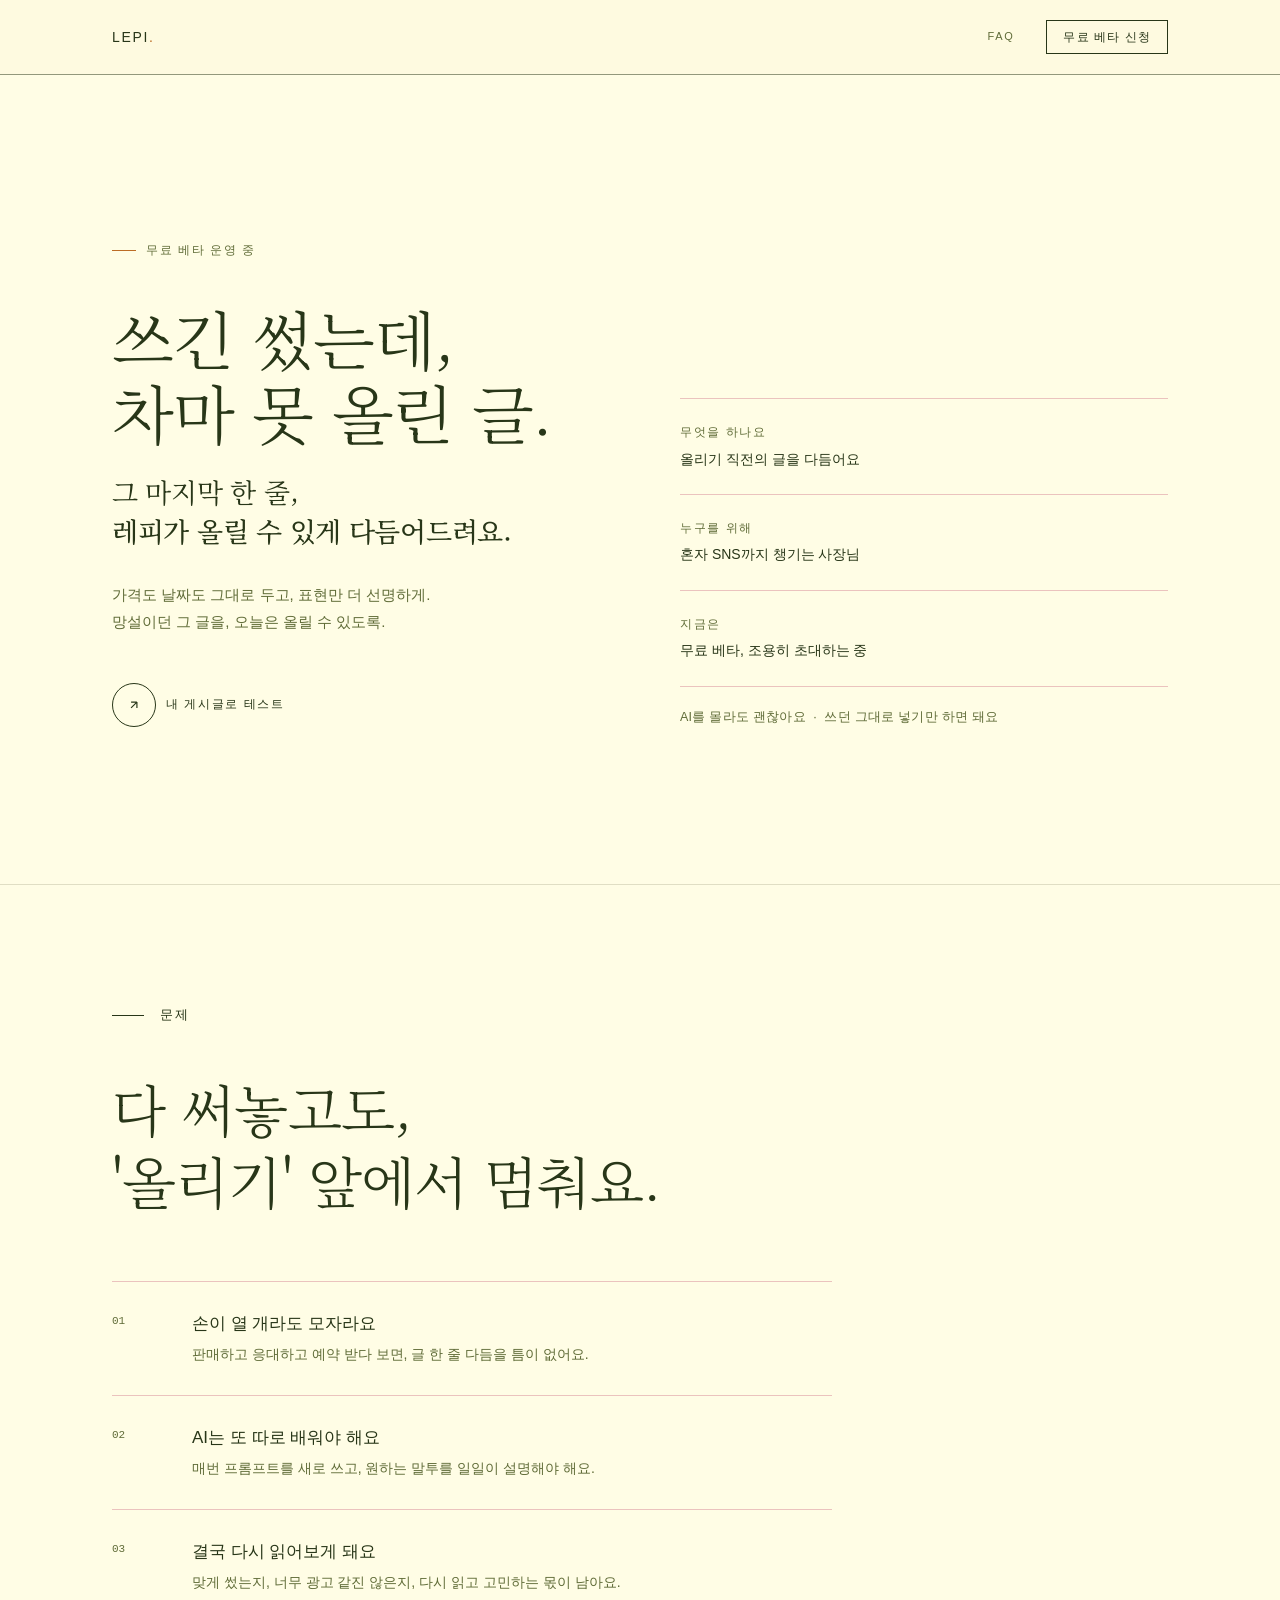
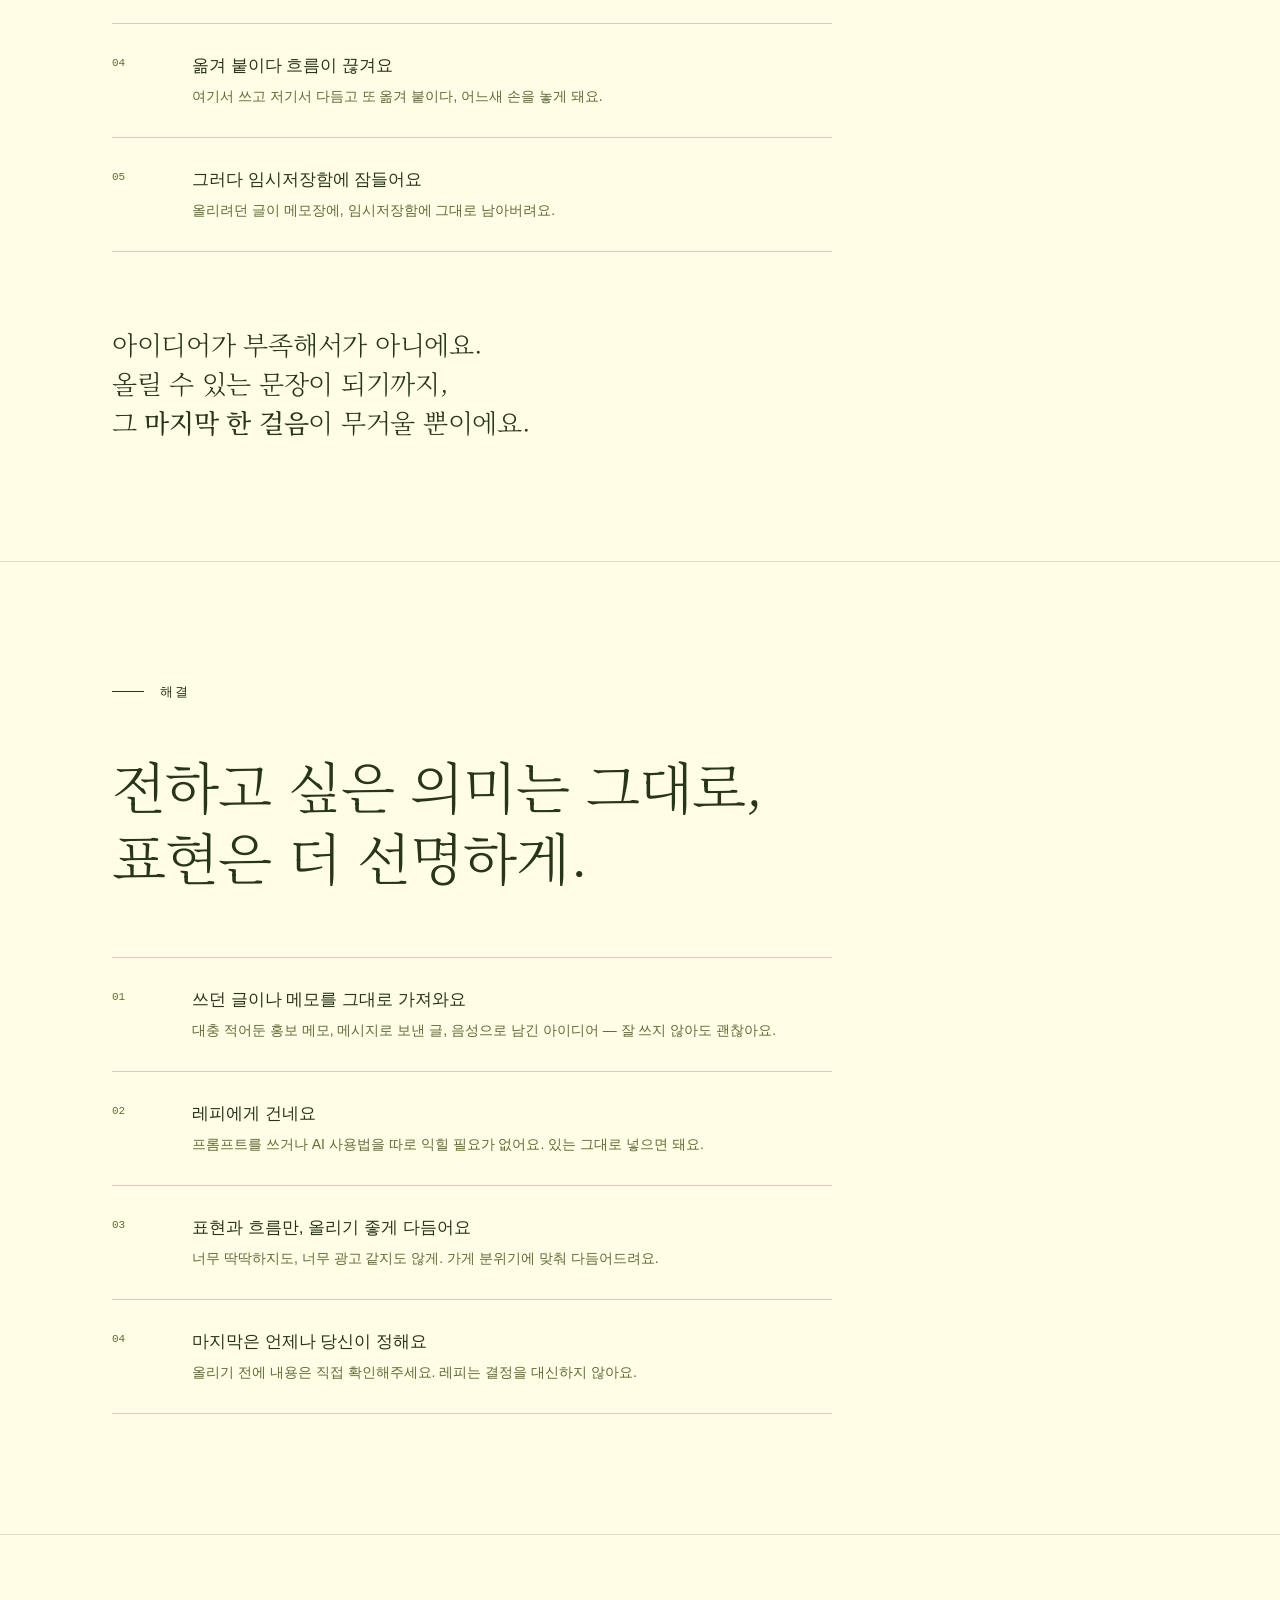
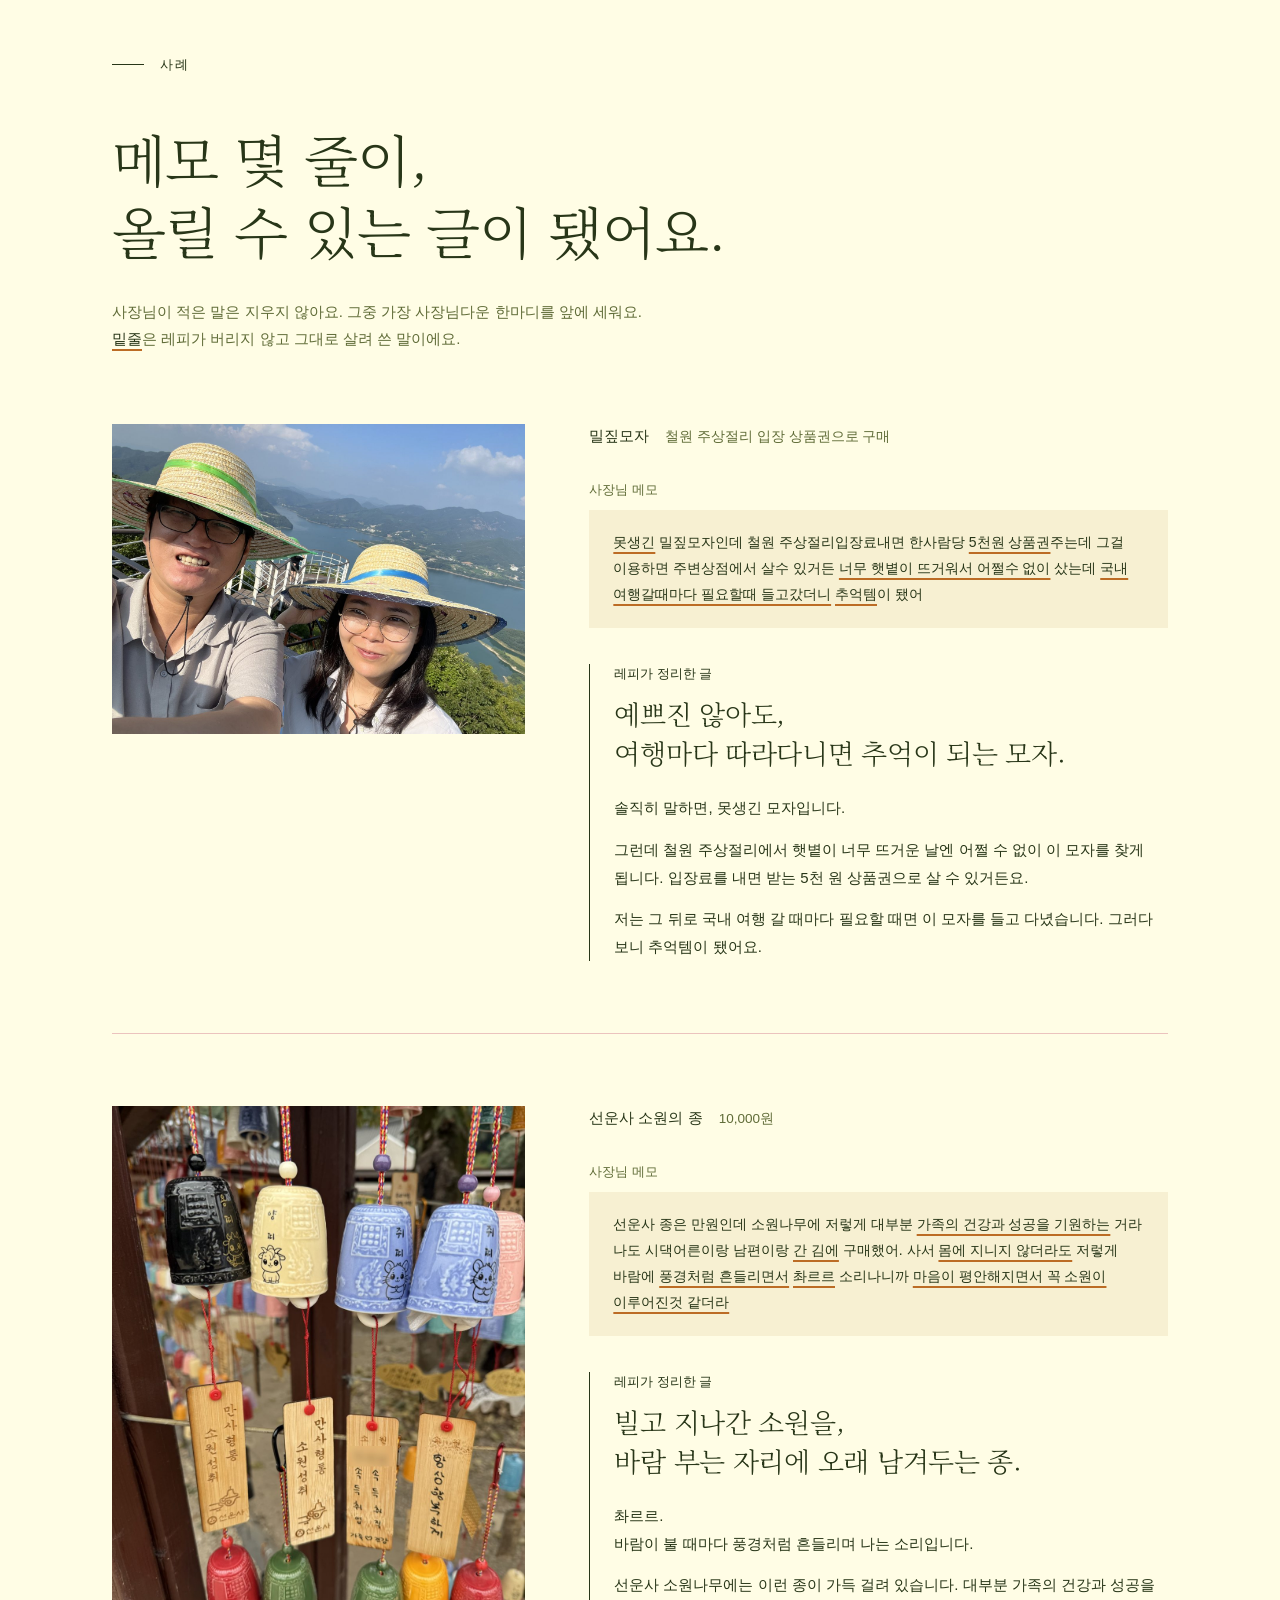
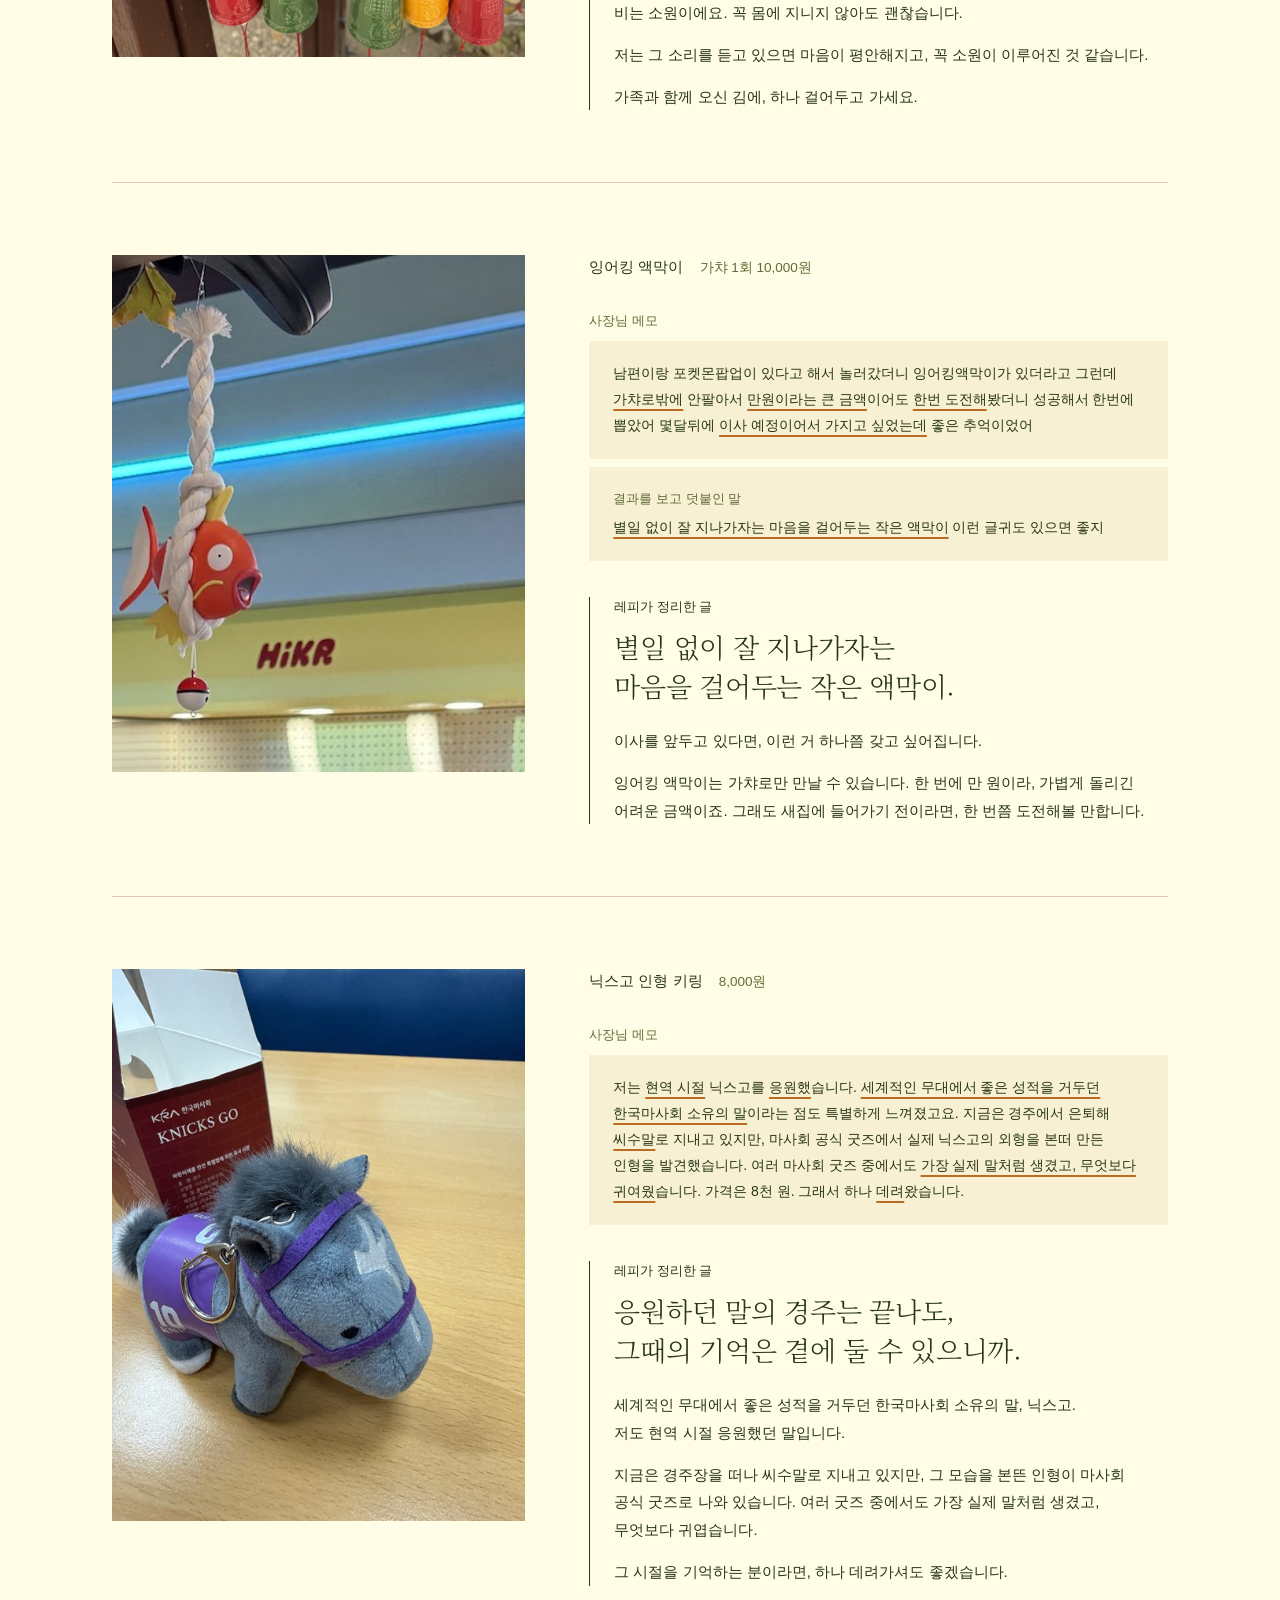
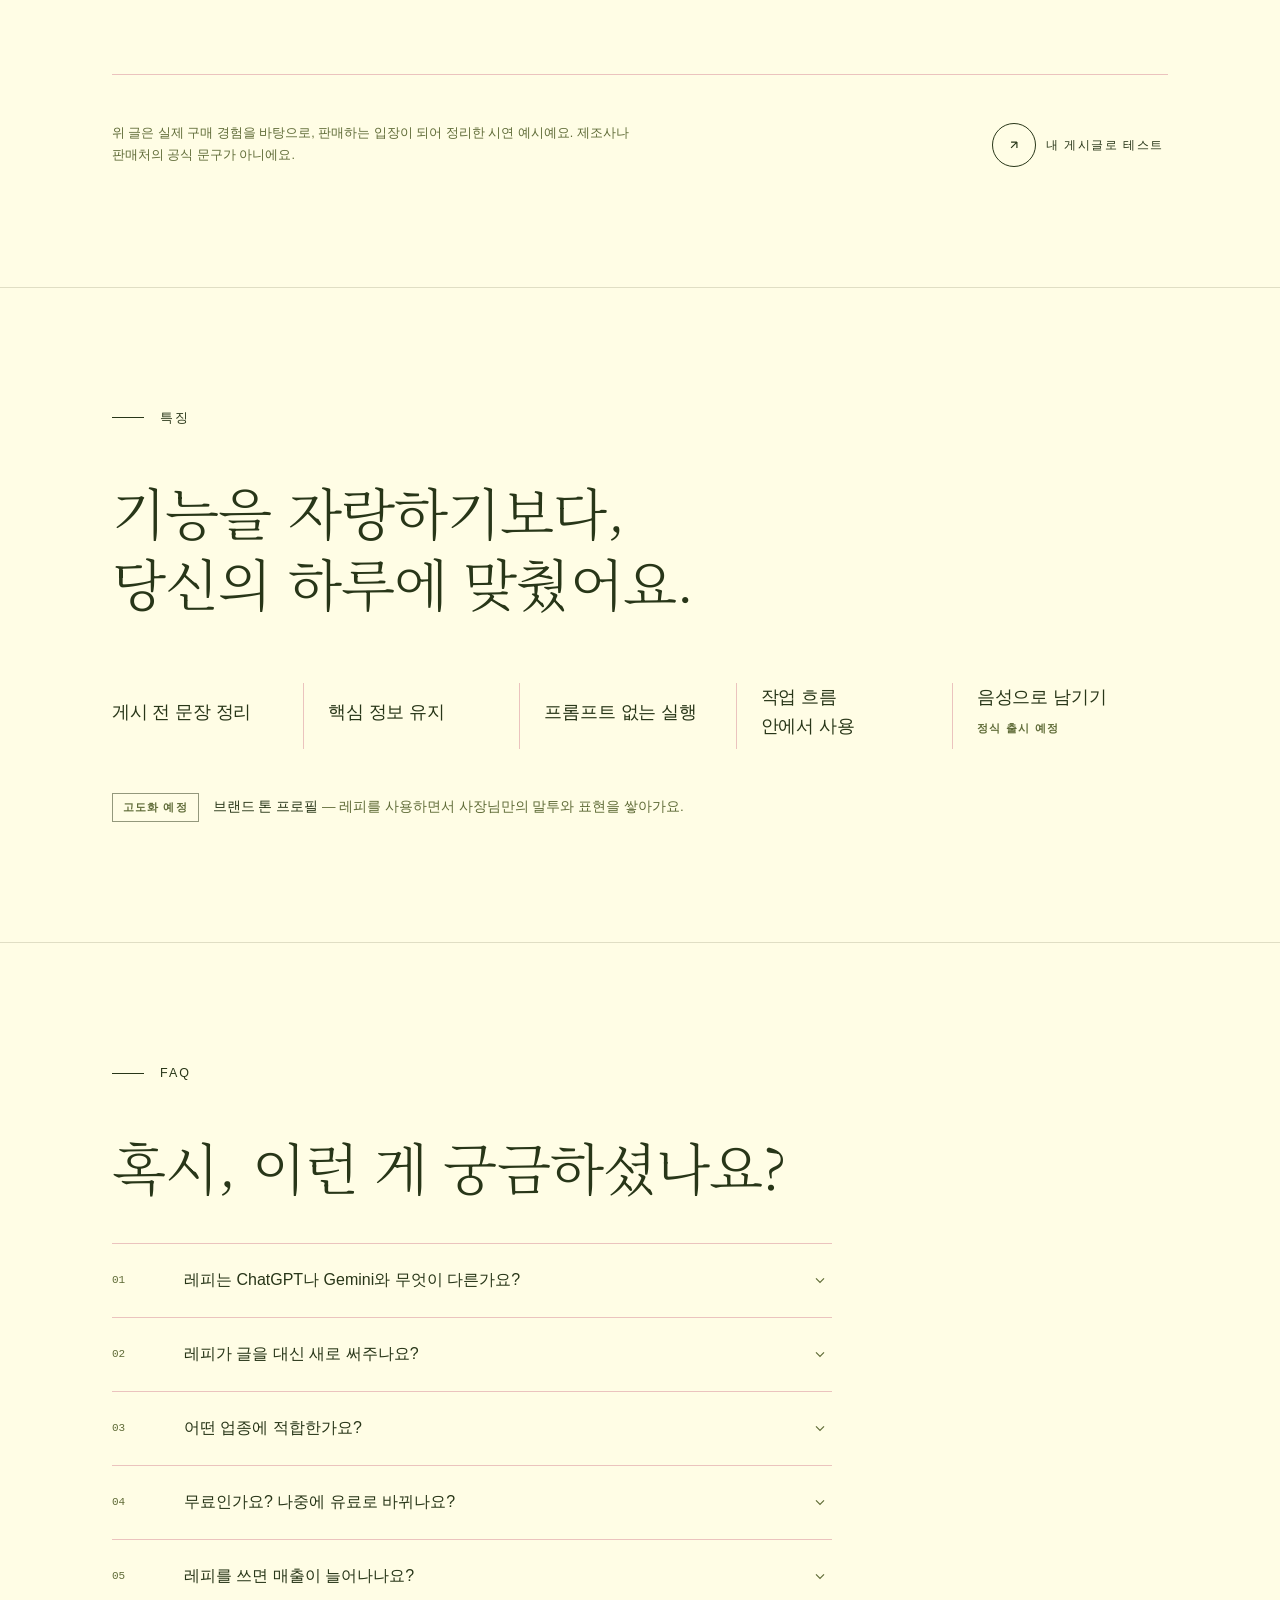
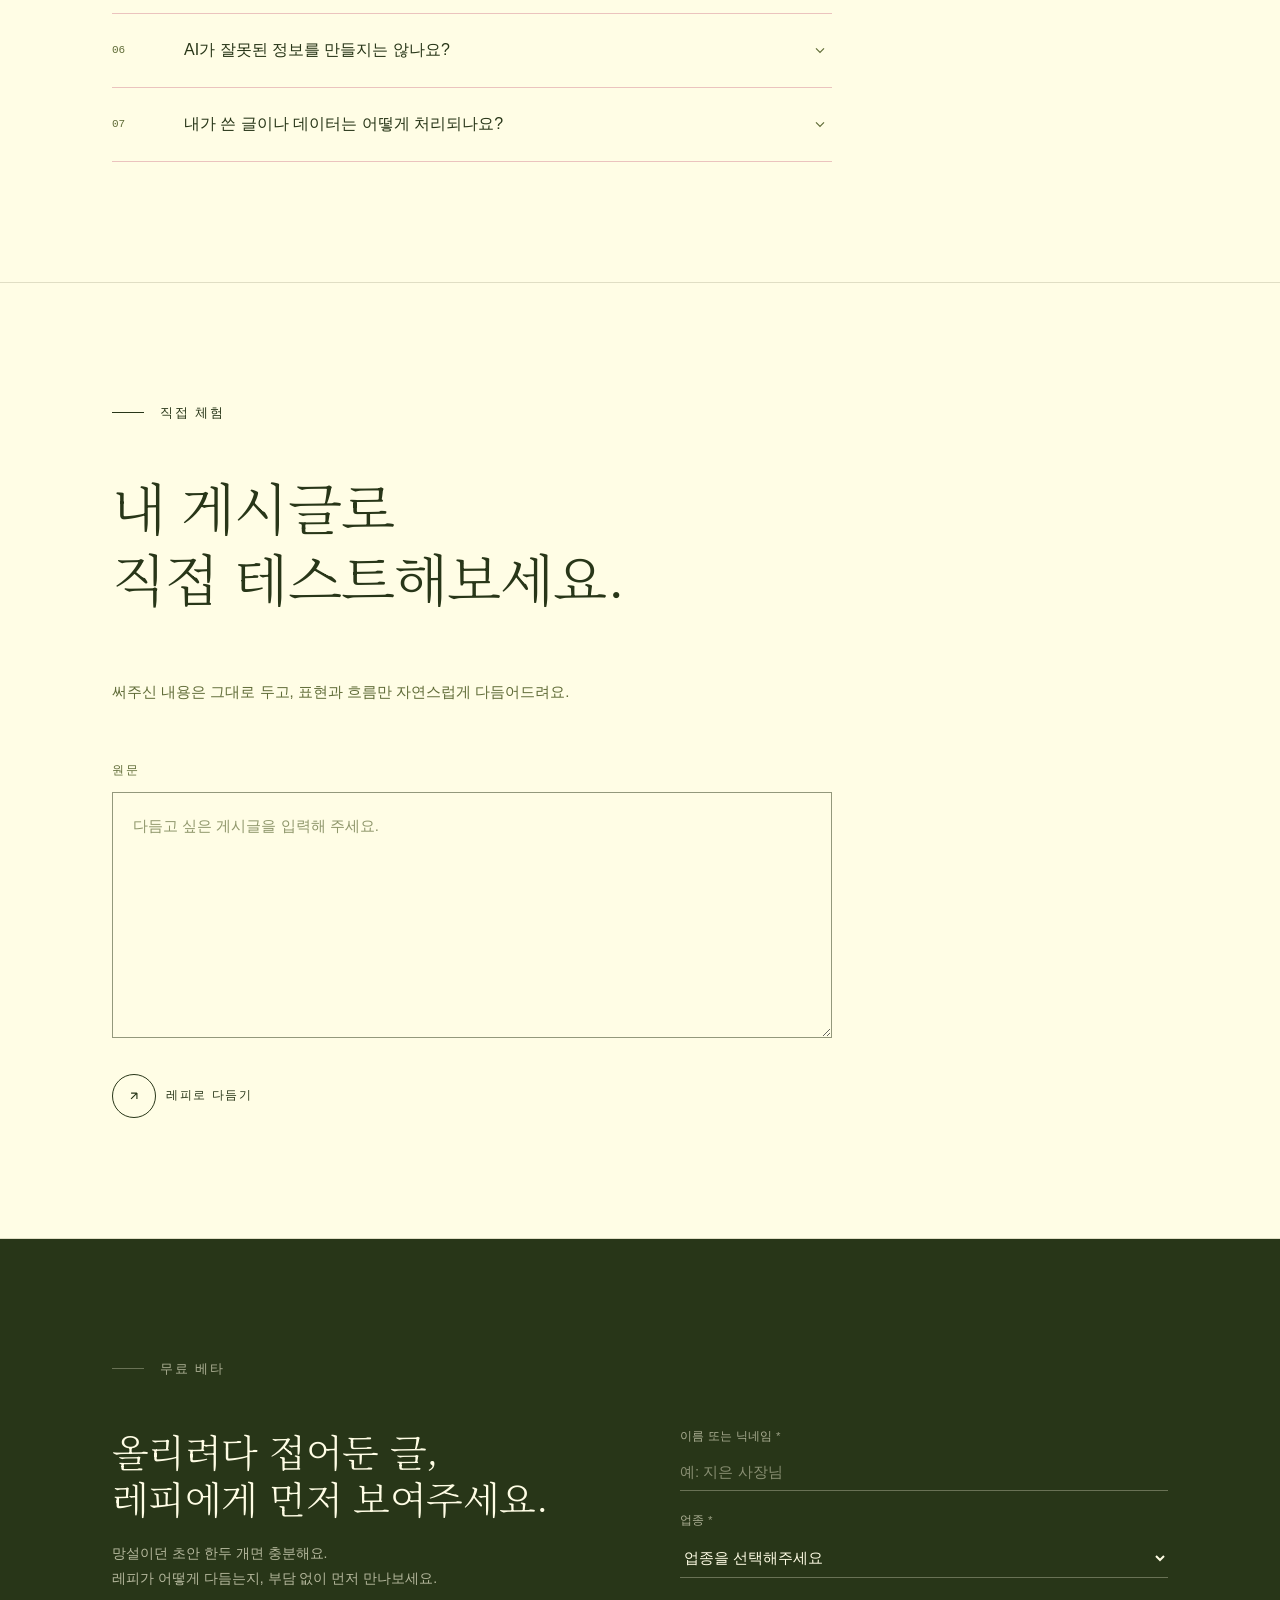
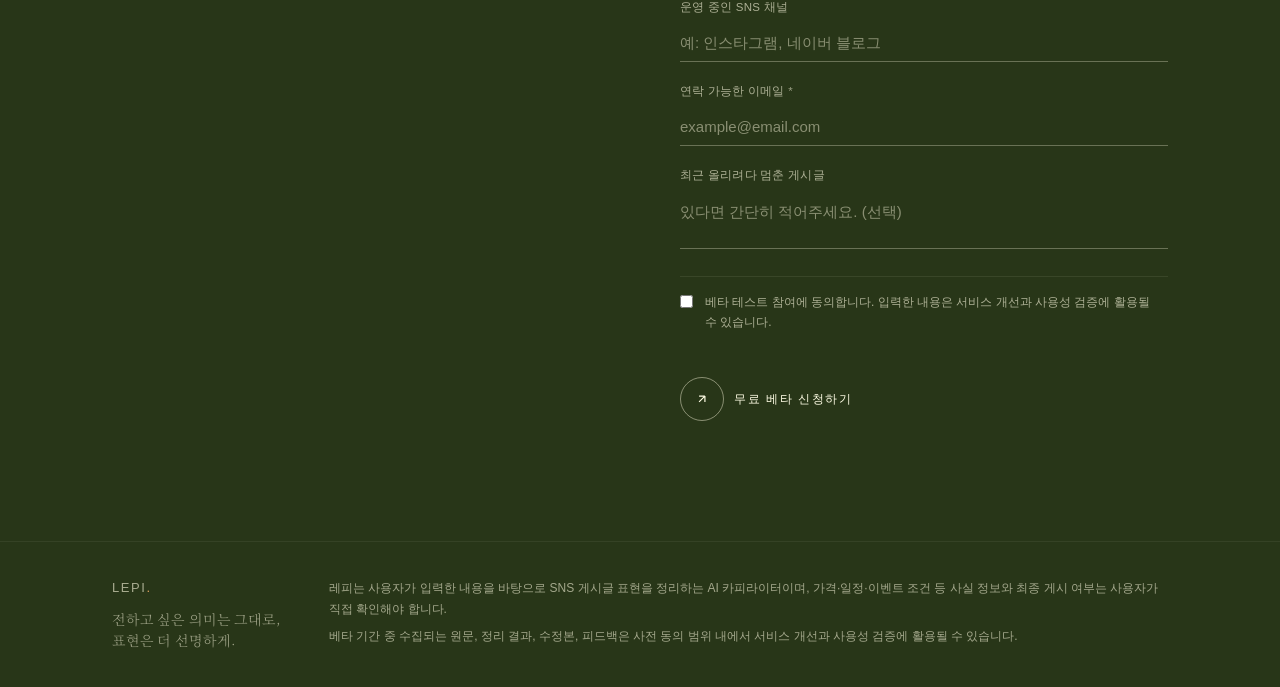
==== commit 155ca71b: "Merge pull request #3 from sujinpark50-gif/docs/business-plan-and-recruiting feat: 랜딩에 사례 섹션 추가 — 메모" ====
--- a/mission_A1-3/index.html
+++ b/mission_A1-3/index.html
@@ -3,8 +3,8 @@
 <head>
   <meta charset="UTF-8" />
   <meta name="viewport" content="width=device-width, initial-scale=1.0" />
-  <title>레피 | 메모 몇 줄로 쓰는 상품 스토리</title>
-  <meta name="description" content="사장님이 적은 메모에서 상품의 이야기를 찾아 상세페이지와 SNS 글로 정리해드려요. 없는 이야기는 만들지 않아요. 무료 베타 운영 중." />
+  <title>레피(Lepi) — SNS 게시 전 정리 솔루션</title>
+  <meta name="description" content="전하고 싶은 의미는 그대로, 표현은 더 선명하게. 소상공인이 직접 쓴 글이나 메모를 SNS에 올릴 수 있는 표현으로 정리해주는 게시 전 정리 도구입니다." />
 
   <!-- 카톡·슬랙 링크 미리보기용. 크롤러는 상대 경로를 못 읽으므로 절대 주소로 적는다.
        배포 루트가 mission_A1-3라 og-image.png는 도메인 바로 아래에 놓인다. -->
@@ -13,16 +13,16 @@
   <meta property="og:site_name" content="레피(Lepi)" />
   <meta property="og:url" content="https://ia-codyssey-two.vercel.app/" />
   <meta property="og:title" content="레피 — 전하고 싶은 의미는 그대로, 표현은 더 선명하게." />
-  <meta property="og:description" content="사장님이 적은 메모에서 상품의 이야기를 찾아 상세페이지와 SNS 글로 정리해드려요. 없는 이야기는 만들지 않아요. 무료 베타 운영 중." />
+  <meta property="og:description" content="소상공인이 직접 쓴 글이나 메모를 SNS에 올릴 수 있는 표현으로 정리해드려요." />
   <meta property="og:image" content="https://ia-codyssey-two.vercel.app/og-image.png" />
   <!-- 카톡은 크기를 명시하지 않으면 큰 카드 대신 작은 섬네일로 떨어뜨릴 때가 있다. -->
   <meta property="og:image:width" content="1200" />
   <meta property="og:image:height" content="630" />
-  <meta property="og:image:alt" content="물건은 흔해도, 고른 이유는 저마다. 그 이유를 담아, 레피가 상품에 이야기를 입혀드려요." />
+  <meta property="og:image:alt" content="쓰긴 썼는데, 차마 못 올린 글. — 레피가 올릴 수 있게 다듬어드려요." />
   <!-- 이미지가 생겼으므로 summary(작은 정사각 섬네일)에서 큰 카드로 올린다. -->
   <meta name="twitter:card" content="summary_large_image" />
   <meta name="twitter:title" content="레피 — 전하고 싶은 의미는 그대로, 표현은 더 선명하게." />
-  <meta name="twitter:description" content="사장님이 적은 메모에서 상품의 이야기를 찾아 상세페이지와 SNS 글로 정리해드려요. 없는 이야기는 만들지 않아요. 무료 베타 운영 중." />
+  <meta name="twitter:description" content="소상공인이 직접 쓴 글이나 메모를 SNS에 올릴 수 있는 표현으로 정리해드려요." />
   <meta name="twitter:image" content="https://ia-codyssey-two.vercel.app/og-image.png" />
   <!-- 로고 "Lepi."의 마침표를 그대로 쓴 파비콘. 외부 파일 없이 SVG를 인라인으로
        넣어 요청을 하나 줄인다. 딥포레스트 바탕에 샌드 점(6.0:1). -->
@@ -78,11 +78,11 @@
     /* 줄 길이를 고르게 나눈다. 단 <br>로 줄을 직접 잡아둔 요소
        (.sh · .hero-promise · .prob-callout · .cta-h · .cta-sub)는 제외한다.
        balance는 브라우저가 줄을 재분배하는 기능이라 수동 줄바꿈과 충돌한다. */
-    .prob-title, .sol-title, .feat-title, .faq-q-text, .test-desc {
+    .prob-title, .sol-title, .feat-title, .faq-q-text, .stat-val, .test-desc {
       text-wrap: balance;
     }
     /* 여러 줄 본문은 마지막 줄에 한 단어만 남는 것을 막는다. */
-    .prob-desc, .sol-desc, .feat-desc,
+    .hero-note, .prob-desc, .sol-desc, .feat-desc,
     .faq-body-inner, .fc-label, .test-result-text, .foot-disc p {
       text-wrap: pretty;
     }
@@ -217,7 +217,7 @@
        그래서 히어로만 다른 섹션보다 좁고 안쪽에서 시작한다 — 폭에 상관없이
        일어나며, 내용이 가용 폭에 얼마나 못 미치느냐에 따라 어긋나는 양이
        달라진다. 데스크톱에서는 2열 격자가 1120px을 다 채우지 못해서,
-       900px 이하에서는 1열이 되면서 더 크게 벌어진다.
+       900px 이하에서는 .hero-right가 숨어 1열이 되면서 더 크게 벌어진다.
        스크롤로 이어 보는 자리라 시작 선은 모든 섹션이 같아야 한다. */
     #hero > .container { width: 100%; }
     .hero-grid {
@@ -239,19 +239,17 @@
     }
     /* 두 줄이 각각 한 줄로 유지되도록 크기를 제한한다.
        왼쪽 칸은 최대 488px(컨테이너 1120 − 패딩 64 − 갭 80, ÷2)이고
-       긴 줄 "고른 이유는 저마다."가 실측 8.46em이다 → 상한 56px.
-       vw 계수도 900~1120px 구간에서 같은 제약을 받는다. 901px에서 칸이
-       378px인데 세로 스크롤바(약 15px)가 있으면 371px이라, 4.7vw(42px)로 여유를 둔다.
-       600px 이하는 아래에서 따로 잡는다. */
+       "차마 못 올린 글."은 약 6.8em이 필요하다 → 상한 64px.
+       vw 계수도 900~1120px 구간에서 같은 제약을 받으므로 함께 낮춘다. */
     .hero-h1 {
       font-family: var(--serif);
-      font-size: clamp(36px, 4.7vw, 56px);
+      font-size: clamp(42px, 5.6vw, 64px);
       font-weight: 300; line-height: 1.16;
       letter-spacing: -0.02em; margin-bottom: 24px;
     }
     .hero-h1 em { font-style: normal; display: block; }
-    /* 둘째 줄 "레피가 상품에 이야기를 입혀드려요."가 약 15.4em이라
-       27px × 15.4 ≈ 416px. 폭 480px 안에 한 줄로 들어간다. */
+    /* 둘째 줄 "레피가 올릴 수 있게 다듬어드려요."가 약 15.3em이라
+       27px × 15.3 ≈ 413px. 폭 480px 안에 한 줄로 들어간다. */
     .hero-promise {
       font-family: var(--serif);
       font-size: clamp(18px, 2.3vw, 27px);
@@ -265,27 +263,21 @@
       line-height: 1.8; max-width: 380px; margin-bottom: 48px;
     }
     .hero-btns { display: flex; gap: 20px; flex-wrap: wrap; }
-    /* hero right — 사례 미리보기. 메모·결과 모양은 사례 섹션(.case-*)을
-       그대로 쓰고, 첫 화면 한 칸에 들어가도록 사진 높이와 간격만 줄인다. */
-    .hero-right { display: flex; flex-direction: column; }
-    /* 원본 4:3을 3:2로 조금만 자른다. 두 사람 얼굴은 가운데 있어 남는다. */
-    .hero-case-photo img {
-      display: block; width: 100%; height: auto;
-      aspect-ratio: 3 / 2; object-fit: cover;
-      margin-bottom: 24px;
-    }
-    .hero-right .case-memo { font-size: 13.5px; line-height: 1.8; }
-    .hero-right .case-result { margin-top: 24px; }
-    .hero-right .case-headline {
-      font-size: clamp(19px, 2vw, 23px); margin-bottom: 0;
-    }
-    .hero-case-more {
-      align-self: flex-start; margin-top: 24px;
-      font-size: 13px; color: var(--muted);
-      text-decoration: underline; text-decoration-color: var(--rule);
-      text-underline-offset: 5px;
-    }
-    .hero-case-more:hover { color: var(--fg); }
+    /* hero right */
+    .hero-right { display: flex; flex-direction: column; gap: 0; }
+    .hero-stat {
+      padding: 24px 0;
+      border-top: 1px solid var(--rule);
+    }
+    .hero-stat:last-of-type { border-bottom: 1px solid var(--rule); margin-bottom: 20px; }
+    .stat-label {
+      font-size: 11.5px; font-weight: 500;
+      text-transform: uppercase; letter-spacing: 0.14em; color: var(--muted);
+      margin-bottom: 6px;
+    }
+    .stat-val { font-size: 14px; color: var(--fg); }
+    /* 라벨(.hero-badge 11.5px)보다는 커야 한다 — 이건 라벨이 아니라 문장이다. */
+    .hero-note { font-size: 12.5px; color: var(--muted); letter-spacing: 0.02em; }
 
     /* ── PROBLEM ── */
     /* 720px은 이 페이지의 기준 폭이다 — .sol-steps · .faq-list · .test-form이
@@ -502,14 +494,6 @@
       font-size: 15px; line-height: 1.8; color: var(--fg);
       white-space: pre-wrap;
     }
-    /* 사례 카드의 간격은 사진 옆 넓은 칸 기준이라, 테두리 상자 안에서는 줄인다. */
-    .test-result .case-card { margin-bottom: 20px; }
-    .test-result .case-headline { margin-bottom: 18px; }
-    .test-questions {
-      padding-left: 20px; margin: 0 0 16px;
-      font-size: 15px; line-height: 1.8; color: var(--fg);
-    }
-    .test-questions li + li { margin-top: 6px; }
     .test-error {
       margin-top: 20px; font-size: 14px; color: #9c4a3c; max-width: 720px;
     }
@@ -772,8 +756,7 @@
     /* ── RESPONSIVE ── */
     @media (max-width: 900px) {
       .hero-grid { grid-template-columns: 1fr; gap: 48px; }
-      /* 사례 미리보기는 좁은 화면에서도 숨기지 않는다. 첫 화면에서 결과를
-         보여주려고 둔 칸이라, 1열에서는 버튼 아래로 내려온다. */
+      .hero-right { display: none; }
       /* 터치 기기엔 호버가 없다 — 접힌 설명문에 닿을 방법이 사라지므로
          가로 확장을 버리고 전부 펼친 격자로 되돌린다. */
       .feat-row { display: grid; grid-template-columns: 1fr 1fr; column-gap: 36px; row-gap: 40px; }
@@ -796,9 +779,6 @@
       .container { padding: 0 20px; }
       section { padding: 80px 0; }
       #hero { min-height: auto; padding: 60px 0; }
-      /* 1열에서는 본문 폭(기기 폭 − 40px)에 비례시킨다. 8.46em 줄이
-         320px 기기(본문 280px)에서 30.7px로 여유 있게 들어가고, 600px에서 48px이다. */
-      .hero-h1 { font-size: clamp(30px, 9.6vw, 48px); }
       /* 섹션 제목은 <br>로 줄을 잡아둬서 자동 줄바꿈에 맡길 수 없다.
          대신 폭에 따라 글자가 줄어들게 해서, 잡아둔 두 줄이 좁은 화면에서도
          그대로 유지되게 한다. 가장 긴 줄 "전하고 싶은 의미는 그대로,"가
@@ -867,15 +847,15 @@
           무료 베타 운영 중
         </div>
         <h1 class="hero-h1">
-          <em>물건은 흔해도,</em>
-          <em>고른 이유는 저마다.</em>
+          <em>쓰긴 썼는데,</em>
+          <em>차마 못 올린 글.</em>
         </h1>
         <!-- 줄바꿈을 의미 단위로 고정한다. 자동 줄바꿈에 맡기면
-             "이야기를 / 입혀드려요"처럼 구가 갈라진다. -->
-        <p class="hero-promise">그 이유를 담아,<br><b>레피가 상품에 이야기를 입혀드려요.</b></p>
+             "올릴 수 / 있게"처럼 구가 갈라진다. -->
+        <p class="hero-promise">그 마지막 한 줄,<br><b>레피가 올릴 수 있게 다듬어드려요.</b></p>
         <p class="hero-sub">
-          없는 이야기는 만들지 않아요.<br>
-          내용은 사장님 메모에서, 표현은 더 선명하게.
+          가격도 날짜도 그대로 두고, 표현만 더 선명하게.<br>
+          망설이던 그 글을, 오늘은 올릴 수 있도록.
         </p>
         <!-- 신청 버튼은 여기 두지 않는다. nav가 sticky라 "무료 베타 신청"이
              모든 폭에서 오른쪽 위에 상시 떠 있고(600px 이하에서 숨는 건 FAQ뿐),
@@ -887,26 +867,120 @@
             <div class="arr-circle">
               <svg width="14" height="14" viewBox="0 0 24 24" fill="none" stroke-width="2"><path d="M7 17L17 7M17 7H7M17 7v10"/></svg>
             </div>
-            <span class="arr-label">내 메모로 테스트</span>
+            <span class="arr-label">내 게시글로 테스트</span>
           </a>
         </div>
       </div>
-      <!-- 첫 화면에서 설명보다 결과를 먼저 보여준다. 사례 섹션의 밀짚모자를
-           메모와 헤드라인만 남겨 줄인 것이다. 사례 섹션이 바로 아래라 같은
-           사례가 연달아 보이지 않도록, 사례 목록에서는 밀짚모자를 맨 끝에 둔다. 밑줄(.kept)은 뜻을 풀어주는
-           사례 섹션 도입문이 여기엔 없어 링크처럼 보이므로 빼둔다. -->
       <div class="hero-right">
-        <figure class="hero-case-photo">
-          <img src="images/case-straw-hat.jpg" width="1400" height="1050"
-               alt="밀짚모자를 쓴 두 사람이 강과 산이 내려다보이는 전망대에서 웃으며 찍은 셀카">
-        </figure>
-        <p class="case-label">사장님 메모 · 밀짚모자</p>
-        <p class="case-memo">못생긴 밀짚모자인데 철원 주상절리입장료내면 한사람당 5천원 상품권주는데 그걸 이용하면 주변상점에서 살수 있거든 너무 햇볕이 뜨거워서 어쩔수 없이 샀는데 국내 여행갈때마다 필요할때 들고갔더니 추억템이 됐어</p>
-        <div class="case-result">
-          <p class="case-label">레피가 정리한 글</p>
-          <p class="case-headline">예쁘진 않아도,<br>여행마다 따라다니면 추억이&nbsp;되는&nbsp;모자.</p>
-        </div>
-        <a href="#cases" class="hero-case-more">사례 네 가지 더 보기 ↓</a>
+        <div class="hero-stat">
+          <div class="stat-label">무엇을 하나요</div>
+          <div class="stat-val">올리기 직전의 글을 다듬어요</div>
+        </div>
+        <div class="hero-stat">
+          <div class="stat-label">누구를 위해</div>
+          <div class="stat-val">혼자 SNS까지 챙기는 사장님</div>
+        </div>
+        <div class="hero-stat">
+          <div class="stat-label">지금은</div>
+          <div class="stat-val">무료 베타, 조용히 초대하는 중</div>
+        </div>
+        <p class="hero-note">AI를 몰라도 괜찮아요 &nbsp;·&nbsp; 쓰던 그대로 넣기만 하면 돼요</p>
+      </div>
+    </div>
+  </div>
+</section>
+
+<!-- PROBLEM -->
+<section id="problem">
+  <div class="container">
+    <div class="sl">
+      <div class="sl-line"></div>
+      <span class="sl-text">문제</span>
+    </div>
+    <h2 class="sh">다 써놓고도,<br>'올리기' 앞에서 멈춰요.</h2>
+    <div class="prob-list">
+      <div class="prob-row">
+        <div class="prob-n">01</div>
+        <div>
+          <div class="prob-title">손이 열 개라도 모자라요</div>
+          <div class="prob-desc">판매하고 응대하고 예약 받다 보면, 글 한 줄 다듬을 틈이 없어요.</div>
+        </div>
+      </div>
+      <div class="prob-row">
+        <div class="prob-n">02</div>
+        <div>
+          <div class="prob-title">AI는 또 따로 배워야 해요</div>
+          <div class="prob-desc">매번 프롬프트를 새로 쓰고, 원하는 말투를 일일이 설명해야 해요.</div>
+        </div>
+      </div>
+      <div class="prob-row">
+        <div class="prob-n">03</div>
+        <div>
+          <div class="prob-title">결국 다시 읽어보게 돼요</div>
+          <div class="prob-desc">맞게 썼는지, 너무 광고 같진 않은지, 다시 읽고 고민하는 몫이 남아요.</div>
+        </div>
+      </div>
+      <div class="prob-row">
+        <div class="prob-n">04</div>
+        <div>
+          <div class="prob-title">옮겨 붙이다 흐름이 끊겨요</div>
+          <div class="prob-desc">여기서 쓰고 저기서 다듬고 또 옮겨 붙이다, 어느새 손을 놓게 돼요.</div>
+        </div>
+      </div>
+      <div class="prob-row">
+        <div class="prob-n">05</div>
+        <div>
+          <div class="prob-title">그러다 임시저장함에 잠들어요</div>
+          <div class="prob-desc">올리려던 글이 메모장에, 임시저장함에 그대로 남아버려요.</div>
+        </div>
+      </div>
+    </div>
+    <!-- 줄 길이를 고르게 세 줄로 끊는다 (26px 기준 약 384 / 372 / 431px).
+         두 줄로 두면 384 / 799px로 한쪽이 두 배 길어진다. -->
+    <div class="prob-callout">
+      아이디어가 부족해서가 아니에요.<br>
+      올릴 수 있는 문장이 되기까지,<br>
+      그 <strong>마지막 한 걸음</strong>이 무거울 뿐이에요.
+    </div>
+  </div>
+</section>
+
+<!-- SOLUTION -->
+<section id="solution">
+  <div class="container">
+    <div class="sl">
+      <div class="sl-line"></div>
+      <span class="sl-text">해결</span>
+    </div>
+    <h2 class="sh">전하고 싶은 의미는 그대로,<br>표현은 더 선명하게.</h2>
+    <div class="sol-steps">
+      <div class="sol-step">
+        <div class="sol-n">01</div>
+        <div>
+          <div class="sol-title">쓰던 글이나 메모를 그대로 가져와요</div>
+          <p class="sol-desc">대충 적어둔 홍보 메모, 메시지로 보낸 글, 음성으로 남긴 아이디어 — 잘 쓰지 않아도 괜찮아요.</p>
+        </div>
+      </div>
+      <div class="sol-step">
+        <div class="sol-n">02</div>
+        <div>
+          <div class="sol-title">레피에게 건네요</div>
+          <p class="sol-desc">프롬프트를 쓰거나 AI 사용법을 따로 익힐 필요가 없어요. 있는 그대로 넣으면 돼요.</p>
+        </div>
+      </div>
+      <div class="sol-step">
+        <div class="sol-n">03</div>
+        <div>
+          <div class="sol-title">표현과 흐름만, 올리기 좋게 다듬어요</div>
+          <p class="sol-desc">너무 딱딱하지도, 너무 광고 같지도 않게. 가게 분위기에 맞춰 다듬어드려요.</p>
+        </div>
+      </div>
+      <div class="sol-step">
+        <div class="sol-n">04</div>
+        <div>
+          <div class="sol-title">마지막은 언제나 당신이 정해요</div>
+          <p class="sol-desc">올리기 전에 내용은 직접 확인해주세요. 레피는 결정을 대신하지 않아요.</p>
+        </div>
       </div>
     </div>
   </div>
@@ -921,13 +995,38 @@
     </div>
     <h2 class="sh">메모 몇 줄이,<br>올릴 수 있는 글이 됐어요.</h2>
     <p class="cases-lead">
-      메모에서 이야기를 찾고, 그중 가장 사장님다운 한마디를 앞에 세워요.<br>
-      <span class="kept">밑줄</span>은 레피가 메모에서 찾아 글에 쓴 재료예요.
+      사장님이 적은 말은 지우지 않아요. 그중 가장 사장님다운 한마디를 앞에 세워요.
+      <span class="kept">밑줄</span>은 레피가 버리지 않고 그대로 살려 쓴 말이에요.
     </p>
 
     <ol class="case-list">
 
-      <!-- 1. 선운사 소원의 종 -->
+      <!-- 1. 밀짚모자 -->
+      <li class="case">
+        <figure class="case-photo">
+          <img src="images/case-straw-hat.jpg" width="1400" height="1050" loading="lazy"
+               alt="밀짚모자를 쓴 두 사람이 강과 산이 내려다보이는 전망대에서 웃으며 찍은 셀카">
+        </figure>
+        <div>
+          <div class="case-card">
+            <span class="case-name">밀짚모자</span>
+            <span class="case-price">철원 주상절리 입장 상품권으로 구매</span>
+          </div>
+          <p class="case-label">사장님 메모</p>
+          <p class="case-memo"><span class="kept">못생긴</span> 밀짚모자인데 철원 주상절리입장료내면 한사람당 <span class="kept">5천원 상품권</span>주는데 그걸 이용하면 주변상점에서 살수 있거든 <span class="kept">너무 햇볕이 뜨거워서 어쩔수 없이</span> 샀는데 <span class="kept">국내 여행갈때마다 필요할때 들고갔더니</span> <span class="kept">추억템</span>이 됐어</p>
+          <div class="case-result">
+            <p class="case-label">레피가 정리한 글</p>
+            <p class="case-headline">예쁘진 않아도,<br>여행마다 따라다니면 추억이&nbsp;되는&nbsp;모자.</p>
+            <div class="case-body">
+              <p>솔직히 말하면, 못생긴 모자입니다.</p>
+              <p>그런데 철원 주상절리에서 햇볕이 너무 뜨거운 날엔 어쩔 수 없이 이 모자를 찾게 됩니다. 입장료를 내면 받는 5천 원 상품권으로 살 수 있거든요.</p>
+              <p>저는 그 뒤로 국내 여행 갈 때마다 필요할 때면 이 모자를 들고 다녔습니다. 그러다 보니 추억템이 됐어요.</p>
+            </div>
+          </div>
+        </div>
+      </li>
+
+      <!-- 2. 선운사 소원의 종 -->
       <li class="case">
         <figure class="case-photo">
           <img src="images/case-seonunsa-bell.jpg" width="1050" height="1400" loading="lazy"
@@ -953,7 +1052,7 @@
         </div>
       </li>
 
-      <!-- 2. 잉어킹 액막이 -->
+      <!-- 3. 잉어킹 액막이 -->
       <li class="case">
         <figure class="case-photo">
           <img src="images/case-magikarp.jpg" width="480" height="600" loading="lazy"
@@ -981,7 +1080,7 @@
         </div>
       </li>
 
-      <!-- 3. 닉스고 인형 키링 -->
+      <!-- 4. 닉스고 인형 키링 -->
       <li class="case">
         <figure class="case-photo">
           <img src="images/case-knicksgo.jpg" width="1050" height="1400" loading="lazy"
@@ -1006,31 +1105,6 @@
         </div>
       </li>
 
-      <!-- 4. 밀짚모자 -->
-      <li class="case">
-        <figure class="case-photo">
-          <img src="images/case-straw-hat.jpg" width="1400" height="1050" loading="lazy"
-               alt="밀짚모자를 쓴 두 사람이 강과 산이 내려다보이는 전망대에서 웃으며 찍은 셀카">
-        </figure>
-        <div>
-          <div class="case-card">
-            <span class="case-name">밀짚모자</span>
-            <span class="case-price">철원 주상절리 입장 상품권으로 구매</span>
-          </div>
-          <p class="case-label">사장님 메모</p>
-          <p class="case-memo"><span class="kept">못생긴</span> 밀짚모자인데 철원 주상절리입장료내면 한사람당 <span class="kept">5천원 상품권</span>주는데 그걸 이용하면 주변상점에서 살수 있거든 <span class="kept">너무 햇볕이 뜨거워서 어쩔수 없이</span> 샀는데 <span class="kept">국내 여행갈때마다 필요할때 들고갔더니</span> <span class="kept">추억템</span>이 됐어</p>
-          <div class="case-result">
-            <p class="case-label">레피가 정리한 글</p>
-            <p class="case-headline">예쁘진 않아도,<br>여행마다 따라다니면 추억이&nbsp;되는&nbsp;모자.</p>
-            <div class="case-body">
-              <p>솔직히 말하면, 못생긴 모자입니다.</p>
-              <p>그런데 철원 주상절리에서 햇볕이 너무 뜨거운 날엔 어쩔 수 없이 이 모자를 찾게 됩니다. 입장료를 내면 받는 5천 원 상품권으로 살 수 있거든요.</p>
-              <p>저는 그 뒤로 국내 여행 갈 때마다 필요할 때면 이 모자를 들고 다녔습니다. 그러다 보니 추억템이 됐어요.</p>
-            </div>
-          </div>
-        </div>
-      </li>
-
     </ol>
 
     <div class="cases-foot">
@@ -1042,12 +1116,152 @@
         <div class="arr-circle">
           <svg width="14" height="14" viewBox="0 0 24 24" fill="none" stroke-width="2"><path d="M7 17L17 7M17 7H7M17 7v10"/></svg>
         </div>
-        <span class="arr-label">내 메모로 테스트</span>
+        <span class="arr-label">내 게시글로 테스트</span>
       </a>
     </div>
   </div>
 </section>
 
+<!-- FEATURES -->
+<section id="features">
+  <div class="container">
+    <div class="sl">
+      <div class="sl-line"></div>
+      <span class="sl-text">특징</span>
+    </div>
+    <h2 class="sh">기능을 자랑하기보다,<br>당신의 하루에 맞췄어요.</h2>
+
+    <!-- 실사 사진 자리. 아래 주석을 풀고 src·alt를 채우면 된다.
+         가로로 넓은 사진이 아래 항목 행과 폭이 맞는다. alt는 반드시 채울 것.
+    <figure class="feat-photo">
+      <img src="파일명.jpg" alt="사진에 무엇이 담겼는지 설명하는 문장" />
+    </figure>
+    -->
+
+    <!-- tabindex는 키보드로도 펼칠 수 있게 하려고 넣었다.
+         마우스가 없는 환경에서 설명문에 닿을 방법이 이것뿐이다. -->
+    <div class="feat-row">
+      <div class="feat-item" tabindex="0">
+        <h3 class="feat-title">게시 전 문장 정리</h3>
+        <div class="feat-body"><p class="feat-desc">거칠게 쓴 초안이나 메모를 SNS에 올릴 수 있는 문장으로 다듬어요.</p></div>
+      </div>
+      <div class="feat-item" tabindex="0">
+        <h3 class="feat-title">핵심 정보 유지</h3>
+        <div class="feat-body"><p class="feat-desc">가격, 날짜, 메뉴명, 구성, 예약 조건처럼 틀리면 안 되는 정보는 적어주신 그대로 지켜요.</p></div>
+      </div>
+      <div class="feat-item" tabindex="0">
+        <h3 class="feat-title">프롬프트 없는 실행</h3>
+        <div class="feat-body"><p class="feat-desc">"과하지 않게", "우리 가게 톤으로" — 매번 같은 부탁을 길게 쓰지 않아도 돼요.</p></div>
+      </div>
+      <div class="feat-item" tabindex="0">
+        <h3 class="feat-title">작업 흐름 안에서 사용</h3>
+        <div class="feat-body"><p class="feat-desc">창을 옮겨 다니지 않아도 돼요. 글을 넣고 결과를 보는 흐름이 한 곳에서 이어져요.</p></div>
+      </div>
+      <div class="feat-item" tabindex="0">
+        <h3 class="feat-title">음성으로 남기기</h3>
+        <span class="feat-tag tag-next">정식 출시 예정</span>
+        <div class="feat-body"><p class="feat-desc">손이 바쁠 땐 말로 남겨두세요. 나중에 올릴 글로 정리해드려요.</p></div>
+      </div>
+    </div>
+    <!-- 아직 시점이 없는 기능은 카드로 두지 않는다. 되는 것과 나란히 놓으면
+         지금 쓸 수 있는 기능으로 오해된다. -->
+    <p class="feat-later">
+      <span class="feat-tag tag-soon">고도화 예정</span>
+      <span><b>브랜드 톤 프로필</b> — 레피를 사용하면서 사장님만의 말투와 표현을 쌓아가요.</span>
+    </p>
+  </div>
+</section>
+
+<!-- FAQ -->
+<section id="faq">
+  <div class="container">
+    <div class="sl">
+      <div class="sl-line"></div>
+      <span class="sl-text">FAQ</span>
+    </div>
+    <h2 class="sh" style="margin-bottom: 0;">혹시, 이런 게 궁금하셨나요?</h2>
+    <div class="faq-list" style="margin-top: 40px;">
+
+      <div class="faq-item">
+        <button class="faq-btn" aria-expanded="false">
+          <span class="faq-n">01</span>
+          <span class="faq-q-text">레피는 ChatGPT나 Gemini와 무엇이 다른가요?</span>
+          <svg class="faq-chev" viewBox="0 0 20 20" fill="none" stroke="currentColor" stroke-width="1.5" aria-hidden="true"><path d="M5 8l5 5 5-5"/></svg>
+        </button>
+        <div class="faq-body">
+          <div class="faq-body-inner">ChatGPT나 Gemini도 문장을 바꿔줘요. 다만 매번 프롬프트를 직접 쓰고, 원하는 말투를 설명하고, 나온 결과가 괜찮은지 다시 판단해야 해요. 레피는 그 과정을 없앴어요. AI 사용법을 몰라도, 써두신 글을 넣으면 올릴 수 있는 문장으로 정리해드려요.</div>
+        </div>
+      </div>
+
+      <div class="faq-item">
+        <button class="faq-btn" aria-expanded="false">
+          <span class="faq-n">02</span>
+          <span class="faq-q-text">레피가 글을 대신 새로 써주나요?</span>
+          <svg class="faq-chev" viewBox="0 0 20 20" fill="none" stroke="currentColor" stroke-width="1.5" aria-hidden="true"><path d="M5 8l5 5 5-5"/></svg>
+        </button>
+        <div class="faq-body">
+          <div class="faq-body-inner">아니에요. 레피는 없는 글을 지어내지 않아요. 이미 써두신 글이나 메모해둔 홍보 소재를 바탕으로, 표현과 흐름만 정리해드려요.</div>
+        </div>
+      </div>
+
+      <div class="faq-item">
+        <button class="faq-btn" aria-expanded="false">
+          <span class="faq-n">03</span>
+          <span class="faq-q-text">어떤 업종에 적합한가요?</span>
+          <svg class="faq-chev" viewBox="0 0 20 20" fill="none" stroke="currentColor" stroke-width="1.5" aria-hidden="true"><path d="M5 8l5 5 5-5"/></svg>
+        </button>
+        <div class="faq-body">
+          <div class="faq-body-inner">공방, 핸드메이드, 디저트·카페, 온라인 셀러, 네일샵, 미용실, 꽃집처럼 SNS가 곧 손님을 만나는 창구인 작은 가게에 특히 잘 맞아요. SNS를 직접 하고 계신데 글 다듬는 게 부담스러우시다면, 업종과 상관없이 써보셔도 돼요.</div>
+        </div>
+      </div>
+
+      <div class="faq-item">
+        <button class="faq-btn" aria-expanded="false">
+          <span class="faq-n">04</span>
+          <span class="faq-q-text">무료인가요? 나중에 유료로 바뀌나요?</span>
+          <svg class="faq-chev" viewBox="0 0 20 20" fill="none" stroke="currentColor" stroke-width="1.5" aria-hidden="true"><path d="M5 8l5 5 5-5"/></svg>
+        </button>
+        <div class="faq-body">
+          <div class="faq-body-inner">지금은 초기 무료 베타로 운영하고 있어요. 기본 정리 기능을 먼저 써보시고, 앞으로 말투 커스텀이나 업종별 양식 같은 기능이 더해질 예정이에요. 요금이 생긴다면 미리 알려드릴게요.</div>
+        </div>
+      </div>
+
+      <div class="faq-item">
+        <button class="faq-btn" aria-expanded="false">
+          <span class="faq-n">05</span>
+          <span class="faq-q-text">레피를 쓰면 매출이 늘어나나요?</span>
+          <svg class="faq-chev" viewBox="0 0 20 20" fill="none" stroke="currentColor" stroke-width="1.5" aria-hidden="true"><path d="M5 8l5 5 5-5"/></svg>
+        </button>
+        <div class="faq-body">
+          <div class="faq-body-inner">늘어난다고 약속드릴 수는 없어요. 레피가 하는 일은 글 다듬는 부담을 덜어서, SNS를 더 자주 올릴 수 있게 돕는 것까지예요. 실제 매출이나 방문, 문의는 업종, 상품, 사진, 동네, 손님 반응에 따라 달라져요.</div>
+        </div>
+      </div>
+
+      <div class="faq-item">
+        <button class="faq-btn" aria-expanded="false">
+          <span class="faq-n">06</span>
+          <span class="faq-q-text">AI가 잘못된 정보를 만들지는 않나요?</span>
+          <svg class="faq-chev" viewBox="0 0 20 20" fill="none" stroke="currentColor" stroke-width="1.5" aria-hidden="true"><path d="M5 8l5 5 5-5"/></svg>
+        </button>
+        <div class="faq-body">
+          <div class="faq-body-inner">가격, 날짜, 메뉴명, 이벤트 조건처럼 틀리면 안 되는 건 적어주신 그대로 지키도록 만들었어요. 다만 올리기 전에 사실 관계는 꼭 한 번 직접 확인해주세요.</div>
+        </div>
+      </div>
+
+      <div class="faq-item">
+        <button class="faq-btn" aria-expanded="false">
+          <span class="faq-n">07</span>
+          <span class="faq-q-text">내가 쓴 글이나 데이터는 어떻게 처리되나요?</span>
+          <svg class="faq-chev" viewBox="0 0 20 20" fill="none" stroke="currentColor" stroke-width="1.5" aria-hidden="true"><path d="M5 8l5 5 5-5"/></svg>
+        </button>
+        <div class="faq-body">
+          <div class="faq-body-inner">베타 기간에는 원문, 정리 결과, 고치신 내용, 피드백을 미리 동의해주신 범위 안에서 서비스 개선과 사용성 검증에 활용할 수 있어요. 어떤 항목을 모으고 어떻게 다루는지는 베타 참여에 동의하실 때 구체적으로 안내드릴게요.</div>
+        </div>
+      </div>
+
+    </div>
+  </div>
+</section>
 <!-- LEPI TEST -->
 <!-- 이 섹션이 페이지 뒤쪽에 있는 것은 의도된 배치다.
      앞으로 옮기면 전환율에는 유리하지만 남용이 늘어난다 —
@@ -1059,11 +1273,8 @@
       <div class="sl-line"></div>
       <span class="sl-text">직접 체험</span>
     </div>
-    <h2 class="sh">내 메모로<br>직접 테스트해보세요.</h2>
-    <p class="test-desc">
-      상품 메모를 적어주세요. 그 안의 이야기를 찾아 상품 글로 정리해드려요.<br>
-      메모에 있는 이야기로만 쓰니까, 이 상품을 고른 이유나 있었던 일을 한두 줄 꼭 넣어주세요.
-    </p>
+    <h2 class="sh">내 게시글로<br>직접 테스트해보세요.</h2>
+    <p class="test-desc">써주신 내용은 그대로 두고, 표현과 흐름만 자연스럽게 다듬어드려요.</p>
 
     <div class="test-form">
       <label class="test-label" for="original-text">원문</label>
@@ -1071,7 +1282,7 @@
       <textarea
         id="original-text"
         class="test-textarea"
-        placeholder="예: 못생긴 밀짚모자인데, 햇볕이 너무 뜨거워서 어쩔 수 없이 샀어요. 그 뒤로 여행 갈 때마다 들고 다녔더니 추억템이 됐어요."
+        placeholder="다듬고 싶은 게시글을 입력해 주세요."
         rows="8"
         maxlength="500"
       ></textarea>
@@ -1080,26 +1291,16 @@
         <div class="arr-circle">
           <svg width="14" height="14" viewBox="0 0 24 24" fill="none" stroke-width="2"><path d="M7 17L17 7M17 7H7M17 7v10"/></svg>
         </div>
-        <span class="arr-label" id="refine-label">이야기 입히기</span>
+        <span class="arr-label" id="refine-label">레피로 다듬기</span>
       </button>
     </div>
 
     <!-- 라벨을 상자 밖에 둔다. 안에 두면 패딩 32px만큼 밀려서
          위쪽 "원문" 라벨과 왼쪽 끝이 어긋난다. -->
-    <!-- 결과는 사례 섹션과 같은 모양(상품 카드 · 헤드라인 · 본문)으로 보여준다.
-         위 사례와 나란히 비교되는 자리라 같은 클래스를 그대로 쓴다.
-         되묻는 질문(NEED_MORE_INFO)과 안내(NO_STORY_FOUND)도 이 상자에 뜬다. -->
     <div id="result-area" class="test-result-wrap" hidden>
-      <div id="result-label" class="test-label test-label-strong">레피가 입힌 이야기</div>
+      <div class="test-label test-label-strong">변환 결과</div>
       <div class="test-result">
-        <div id="result-card" class="case-card" hidden>
-          <span id="result-name" class="case-name"></span>
-          <span id="result-price" class="case-price"></span>
-        </div>
-        <p id="result-headline" class="case-headline" hidden></p>
-        <div id="result-body" class="case-body" hidden></div>
-        <ol id="result-questions" class="test-questions" hidden></ol>
-        <p id="result-hint" class="test-result-text" hidden></p>
+        <div id="result-text" class="test-result-text"></div>
       </div>
     </div>
 
@@ -1113,242 +1314,6 @@
   </div>
 </section>
 
-<!-- PROBLEM -->
-<section id="problem">
-  <div class="container">
-    <div class="sl">
-      <div class="sl-line"></div>
-      <span class="sl-text">문제</span>
-    </div>
-    <h2 class="sh">설명은 했는데,<br>왜 사야 하는지가 없어요.</h2>
-    <div class="prob-list">
-      <div class="prob-row">
-        <div class="prob-n">01</div>
-        <div>
-          <div class="prob-title">쓰다 보면 설명서가 돼요</div>
-          <div class="prob-desc">상품명, 가격, 크기. 사실만 적다 보면 흔한 물건처럼 보여요.</div>
-        </div>
-      </div>
-      <div class="prob-row">
-        <div class="prob-n">02</div>
-        <div>
-          <div class="prob-title">좋은 이유는 말로 꺼내기 어려워요</div>
-          <div class="prob-desc">왜 좋은지는 아는데, 막상 글로 옮기면 뻔한 말이 돼요.</div>
-        </div>
-      </div>
-      <div class="prob-row">
-        <div class="prob-n">03</div>
-        <div>
-          <div class="prob-title">AI에 맡기면 광고가 돼요</div>
-          <div class="prob-desc">'특별한 순간', '작은 행복'. 내 가게 말투가 아닌 문장이 돌아와요.</div>
-        </div>
-      </div>
-      <div class="prob-row">
-        <div class="prob-n">04</div>
-        <div>
-          <div class="prob-title">없는 이야기가 끼어들어요</div>
-          <div class="prob-desc">하지 않은 약속, 없는 효능까지. 다시 읽고 지우는 몫이 남아요.</div>
-        </div>
-      </div>
-      <div class="prob-row">
-        <div class="prob-n">05</div>
-        <div>
-          <div class="prob-title">결국 가격만 남은 글이 올라가요</div>
-          <div class="prob-desc">이유는 빠지고, 상품명과 가격만 적힌 글이 올라가요.</div>
-        </div>
-      </div>
-    </div>
-    <!-- 의미 단위로 세 줄로 끊는다. 두 줄로 두면 가운데 긴 구절이
-         한쪽에 몰려 한 줄이 다른 줄의 두 배 가까이 길어진다. -->
-    <div class="prob-callout">
-      물건이 평범해서가 아니에요.<br>
-      손님이 그걸 왜 자기 것으로 만드는지,<br>
-      그 <strong>한 문장</strong>이 빠져 있을 뿐이에요.
-    </div>
-  </div>
-</section>
-
-<!-- SOLUTION -->
-<section id="solution">
-  <div class="container">
-    <div class="sl">
-      <div class="sl-line"></div>
-      <span class="sl-text">해결</span>
-    </div>
-    <h2 class="sh">전하고 싶은 의미는 그대로,<br>표현은 더 선명하게.</h2>
-    <div class="sol-steps">
-      <div class="sol-step">
-        <div class="sol-n">01</div>
-        <div>
-          <div class="sol-title">메모를 그대로 가져와요</div>
-          <p class="sol-desc">상품 사진 한 장, 대충 적은 메모 몇 줄이면 돼요. 잘 쓰지 않아도 괜찮아요.</p>
-        </div>
-      </div>
-      <div class="sol-step">
-        <div class="sol-n">02</div>
-        <div>
-          <div class="sol-title">레피가 이야기를 입혀요</div>
-          <p class="sol-desc">메모 속 사실과 경험에서 출발해요. 없는 이야기는 보태지 않고, 모자라면 되물어요.</p>
-        </div>
-      </div>
-      <div class="sol-step">
-        <div class="sol-n">03</div>
-        <div>
-          <div class="sol-title">사장님 말로 정리해요</div>
-          <p class="sol-desc">헤드라인 한 문장과 본문으로. '못생긴' 같은 사장님 말은 광고 문구로 바꾸지 않아요.</p>
-        </div>
-      </div>
-      <div class="sol-step">
-        <div class="sol-n">04</div>
-        <div>
-          <div class="sol-title">마지막은 언제나 당신이 정해요</div>
-          <p class="sol-desc">올리기 전에 내용은 직접 확인해주세요. 레피는 결정을 대신하지 않아요.</p>
-        </div>
-      </div>
-    </div>
-  </div>
-</section>
-
-<!-- FEATURES -->
-<section id="features">
-  <div class="container">
-    <div class="sl">
-      <div class="sl-line"></div>
-      <span class="sl-text">특징</span>
-    </div>
-    <h2 class="sh">기능을 자랑하기보다,<br>당신의 하루에 맞췄어요.</h2>
-
-    <!-- 실사 사진 자리. 아래 주석을 풀고 src·alt를 채우면 된다.
-         가로로 넓은 사진이 아래 항목 행과 폭이 맞는다. alt는 반드시 채울 것.
-    <figure class="feat-photo">
-      <img src="파일명.jpg" alt="사진에 무엇이 담겼는지 설명하는 문장" />
-    </figure>
-    -->
-
-    <!-- tabindex는 키보드로도 펼칠 수 있게 하려고 넣었다.
-         마우스가 없는 환경에서 설명문에 닿을 방법이 이것뿐이다. -->
-    <div class="feat-row">
-      <div class="feat-item" tabindex="0">
-        <h3 class="feat-title">게시 전 문장 정리</h3>
-        <div class="feat-body"><p class="feat-desc">거칠게 쓴 초안이나 메모를 SNS에 올릴 수 있는 문장으로 다듬어요.</p></div>
-      </div>
-      <div class="feat-item" tabindex="0">
-        <h3 class="feat-title">핵심 정보 유지</h3>
-        <div class="feat-body"><p class="feat-desc">가격, 날짜, 메뉴명, 구성, 예약 조건처럼 틀리면 안 되는 정보는 적어주신 그대로 지켜요.</p></div>
-      </div>
-      <div class="feat-item" tabindex="0">
-        <h3 class="feat-title">프롬프트 없는 실행</h3>
-        <div class="feat-body"><p class="feat-desc">"과하지 않게", "우리 가게 톤으로" — 매번 같은 부탁을 길게 쓰지 않아도 돼요.</p></div>
-      </div>
-      <div class="feat-item" tabindex="0">
-        <h3 class="feat-title">작업 흐름 안에서 사용</h3>
-        <div class="feat-body"><p class="feat-desc">창을 옮겨 다니지 않아도 돼요. 글을 넣고 결과를 보는 흐름이 한 곳에서 이어져요.</p></div>
-      </div>
-      <div class="feat-item" tabindex="0">
-        <h3 class="feat-title">음성으로 남기기</h3>
-        <span class="feat-tag tag-next">정식 출시 예정</span>
-        <div class="feat-body"><p class="feat-desc">손이 바쁠 땐 말로 남겨두세요. 나중에 올릴 글로 정리해드려요.</p></div>
-      </div>
-    </div>
-    <!-- 아직 시점이 없는 기능은 카드로 두지 않는다. 되는 것과 나란히 놓으면
-         지금 쓸 수 있는 기능으로 오해된다. -->
-    <p class="feat-later">
-      <span class="feat-tag tag-soon">고도화 예정</span>
-      <span><b>브랜드 톤 프로필</b> — 레피를 사용하면서 사장님만의 말투와 표현을 쌓아가요.</span>
-    </p>
-  </div>
-</section>
-
-<!-- FAQ -->
-<section id="faq">
-  <div class="container">
-    <div class="sl">
-      <div class="sl-line"></div>
-      <span class="sl-text">FAQ</span>
-    </div>
-    <h2 class="sh" style="margin-bottom: 0;">혹시, 이런 게 궁금하셨나요?</h2>
-    <div class="faq-list" style="margin-top: 40px;">
-
-      <div class="faq-item">
-        <button class="faq-btn" aria-expanded="false">
-          <span class="faq-n">01</span>
-          <span class="faq-q-text">레피는 ChatGPT나 Gemini와 무엇이 다른가요?</span>
-          <svg class="faq-chev" viewBox="0 0 20 20" fill="none" stroke="currentColor" stroke-width="1.5" aria-hidden="true"><path d="M5 8l5 5 5-5"/></svg>
-        </button>
-        <div class="faq-body">
-          <div class="faq-body-inner">ChatGPT나 Gemini도 문장을 바꿔줘요. 다만 매번 프롬프트를 직접 쓰고, 원하는 말투를 설명하고, 나온 결과가 괜찮은지 다시 판단해야 해요. 레피는 그 과정을 없앴어요. AI 사용법을 몰라도, 써두신 글을 넣으면 올릴 수 있는 문장으로 정리해드려요.</div>
-        </div>
-      </div>
-
-      <div class="faq-item">
-        <button class="faq-btn" aria-expanded="false">
-          <span class="faq-n">02</span>
-          <span class="faq-q-text">레피가 글을 대신 새로 써주나요?</span>
-          <svg class="faq-chev" viewBox="0 0 20 20" fill="none" stroke="currentColor" stroke-width="1.5" aria-hidden="true"><path d="M5 8l5 5 5-5"/></svg>
-        </button>
-        <div class="faq-body">
-          <div class="faq-body-inner">아니에요. 레피는 없는 글을 지어내지 않아요. 이미 써두신 글이나 메모해둔 홍보 소재를 바탕으로, 표현과 흐름만 정리해드려요.</div>
-        </div>
-      </div>
-
-      <div class="faq-item">
-        <button class="faq-btn" aria-expanded="false">
-          <span class="faq-n">03</span>
-          <span class="faq-q-text">어떤 업종에 적합한가요?</span>
-          <svg class="faq-chev" viewBox="0 0 20 20" fill="none" stroke="currentColor" stroke-width="1.5" aria-hidden="true"><path d="M5 8l5 5 5-5"/></svg>
-        </button>
-        <div class="faq-body">
-          <div class="faq-body-inner">공방, 핸드메이드, 디저트·카페, 온라인 셀러, 네일샵, 미용실, 꽃집처럼 SNS가 곧 손님을 만나는 창구인 작은 가게에 특히 잘 맞아요. SNS를 직접 하고 계신데 글 다듬는 게 부담스러우시다면, 업종과 상관없이 써보셔도 돼요.</div>
-        </div>
-      </div>
-
-      <div class="faq-item">
-        <button class="faq-btn" aria-expanded="false">
-          <span class="faq-n">04</span>
-          <span class="faq-q-text">무료인가요? 나중에 유료로 바뀌나요?</span>
-          <svg class="faq-chev" viewBox="0 0 20 20" fill="none" stroke="currentColor" stroke-width="1.5" aria-hidden="true"><path d="M5 8l5 5 5-5"/></svg>
-        </button>
-        <div class="faq-body">
-          <div class="faq-body-inner">지금은 초기 무료 베타로 운영하고 있어요. 기본 정리 기능을 먼저 써보시고, 앞으로 말투 커스텀이나 업종별 양식 같은 기능이 더해질 예정이에요. 요금이 생긴다면 미리 알려드릴게요.</div>
-        </div>
-      </div>
-
-      <div class="faq-item">
-        <button class="faq-btn" aria-expanded="false">
-          <span class="faq-n">05</span>
-          <span class="faq-q-text">레피를 쓰면 매출이 늘어나나요?</span>
-          <svg class="faq-chev" viewBox="0 0 20 20" fill="none" stroke="currentColor" stroke-width="1.5" aria-hidden="true"><path d="M5 8l5 5 5-5"/></svg>
-        </button>
-        <div class="faq-body">
-          <div class="faq-body-inner">늘어난다고 약속드릴 수는 없어요. 레피가 하는 일은 글 다듬는 부담을 덜어서, SNS를 더 자주 올릴 수 있게 돕는 것까지예요. 실제 매출이나 방문, 문의는 업종, 상품, 사진, 동네, 손님 반응에 따라 달라져요.</div>
-        </div>
-      </div>
-
-      <div class="faq-item">
-        <button class="faq-btn" aria-expanded="false">
-          <span class="faq-n">06</span>
-          <span class="faq-q-text">AI가 잘못된 정보를 만들지는 않나요?</span>
-          <svg class="faq-chev" viewBox="0 0 20 20" fill="none" stroke="currentColor" stroke-width="1.5" aria-hidden="true"><path d="M5 8l5 5 5-5"/></svg>
-        </button>
-        <div class="faq-body">
-          <div class="faq-body-inner">가격, 날짜, 메뉴명, 이벤트 조건처럼 틀리면 안 되는 건 적어주신 그대로 지키도록 만들었어요. 다만 올리기 전에 사실 관계는 꼭 한 번 직접 확인해주세요.</div>
-        </div>
-      </div>
-
-      <div class="faq-item">
-        <button class="faq-btn" aria-expanded="false">
-          <span class="faq-n">07</span>
-          <span class="faq-q-text">내가 쓴 글이나 데이터는 어떻게 처리되나요?</span>
-          <svg class="faq-chev" viewBox="0 0 20 20" fill="none" stroke="currentColor" stroke-width="1.5" aria-hidden="true"><path d="M5 8l5 5 5-5"/></svg>
-        </button>
-        <div class="faq-body">
-          <div class="faq-body-inner">베타 기간에는 원문, 정리 결과, 고치신 내용, 피드백을 미리 동의해주신 범위 안에서 서비스 개선과 사용성 검증에 활용할 수 있어요. 어떤 항목을 모으고 어떻게 다루는지는 베타 참여에 동의하실 때 구체적으로 안내드릴게요.</div>
-        </div>
-      </div>
-
-    </div>
-  </div>
-</section>
 <!-- CTA -->
 <section id="cta">
   <div class="container">
@@ -1358,8 +1323,8 @@
     </div>
     <div class="cta-grid">
       <div>
-        <h2 class="cta-h">설명만 적어둔 상품,<br>레피에게 먼저 보여주세요.</h2>
-        <p class="cta-sub">상품 하나, 메모 몇 줄이면 충분해요.<br>레피가 어떤 이야기를 입히는지, 부담 없이 먼저 만나보세요.</p>
+        <h2 class="cta-h">올리려다 접어둔 글,<br>레피에게 먼저 보여주세요.</h2>
+        <p class="cta-sub">망설이던 초안 한두 개면 충분해요.<br>레피가 어떻게 다듬는지, 부담 없이 먼저 만나보세요.</p>
       </div>
       <form id="betaForm" onsubmit="handleSubmit(event)" novalidate>
         <div class="fg">
@@ -1468,7 +1433,7 @@
 
     try {
       var response = await fetch(
-        "https://lepi2026.app.n8n.cloud/webhook/d8fb407a-3c06-4358-a882-5a150d5672eb",
+        "https://oclc-consisting-jenny-return.trycloudflare.com/webhook/d8fb407a-3c06-4358-a882-5a150d5672eb",
         {
           method: "POST",
           headers: {
@@ -1546,109 +1511,45 @@
 
       clearInterval(cooldownTimer);
       refineButton.disabled = false;
-      refineLabel.textContent = "이야기 입히기";
+      refineLabel.textContent = "레피로 다듬기";
     }, 1000);
   }
 
   const originalText = document.getElementById("original-text");
   const resultArea = document.getElementById("result-area");
-  const resultLabel = document.getElementById("result-label");
-  const resultCard = document.getElementById("result-card");
-  const resultName = document.getElementById("result-name");
-  const resultPrice = document.getElementById("result-price");
-  const resultHeadline = document.getElementById("result-headline");
-  const resultBody = document.getElementById("result-body");
-  const resultQuestions = document.getElementById("result-questions");
-  const resultHint = document.getElementById("result-hint");
+  const resultText = document.getElementById("result-text");
   const errorMessage = document.getElementById("error-message");
-
-  // 모델 출력은 전부 textContent로만 넣는다. innerHTML을 쓰면
-  // 메모에 섞인 태그가 결과를 거쳐 페이지에서 실행될 수 있다.
-  function clearResult() {
-    resultCard.hidden = true;
-    resultHeadline.hidden = true;
-    resultBody.hidden = true;
-    resultQuestions.hidden = true;
-    resultHint.hidden = true;
-    resultBody.replaceChildren();
-    resultQuestions.replaceChildren();
-  }
-
-  function showStory(data) {
-    const card = data.product_card || {};
-
-    resultLabel.textContent = "레피가 입힌 이야기";
-    resultName.textContent = card.name || "";
-    resultPrice.textContent = card.price || "";
-    resultCard.hidden = !(card.name || card.price);
-
-    resultHeadline.textContent = data.headline;
-    resultHeadline.hidden = false;
-
-    data.body.forEach(function (paragraph) {
-      const p = document.createElement("p");
-      p.textContent = paragraph;
-      resultBody.appendChild(p);
-    });
-    resultBody.hidden = false;
-  }
-
-  // 되묻기와 안내는 체험 횟수에 넣지 않는다. 레피가 스토리를 입히지
-  // 않은 것이라, 여기서 잠그면 한 번뿐인 체험이 질문 하나로 끝난다.
-  function showQuestions(questions) {
-    resultLabel.textContent = "레피가 묻는 말";
-
-    questions.forEach(function (question) {
-      const li = document.createElement("li");
-      li.textContent = question;
-      resultQuestions.appendChild(li);
-    });
-    resultQuestions.hidden = questions.length === 0;
-
-    resultHint.textContent =
-      "답을 메모에 덧붙여 다시 눌러 주세요. 이번 시도는 체험 횟수에 들어가지 않아요.";
-    resultHint.hidden = false;
-  }
-
-  function showNoStory() {
-    resultLabel.textContent = "레피의 안내";
-    resultHint.textContent =
-      "이 메모만으로는 이야기를 입히기 어려워요. 누가, 어떤 때 이 물건을 고르는지 한두 줄 더 적어 주세요.";
-    resultHint.hidden = false;
-  }
 
   if (
     refineButton &&
     originalText &&
     resultArea &&
-    resultHeadline &&
+    resultText &&
     errorMessage
   ) {
     refineButton.addEventListener("click", async function () {
       const text = originalText.value.trim();
 
       resultArea.hidden = true;
-      clearResult();
       errorMessage.hidden = true;
       errorMessage.textContent = "";
 
       if (!text) {
-        errorMessage.textContent = "상품 메모를 먼저 입력해 주세요.";
+        errorMessage.textContent = "다듬을 글을 먼저 입력해 주세요.";
         errorMessage.hidden = false;
         originalText.focus();
         return;
       }
 
       refineButton.disabled = true;
-      refineLabel.textContent = "이야기를 입히는 중…";
+      refineLabel.textContent = "레피로 다듬는 중...";
 
       const controller = new AbortController();
       let succeeded = false;
 
-      // 분석과 작성, 모델 호출이 두 번이라 한 번일 때보다 오래 걸린다.
       const timeout = setTimeout(() => {
        controller.abort();
-      }, 60000); // 60초
+      }, 10000); // 10초
 
       try {
         const response = await fetch("/api", {
@@ -1667,27 +1568,18 @@
 
         if (!response.ok) {
           throw new Error(
-            data.error || "이야기를 입히지 못했습니다. 잠시 후 다시 시도해 주세요."
+            data.error || "글을 다듬지 못했습니다. 잠시 후 다시 시도해 주세요."
           );
         }
 
-        if (data.status === "READY") {
-          showStory(data);
-          succeeded = true;
-        } else if (data.status === "NEED_MORE_INFO") {
-          showQuestions(data.questions || []);
-        } else {
-          showNoStory();
-        }
-
+        resultText.textContent = data.result;
         resultArea.hidden = false;
+        succeeded = true;
 
       } catch (error) {
-        console.error("스토리 변환 오류:", error);
+        console.error("게시글 변환 오류:", error);
         errorMessage.textContent =
-          error.name === "AbortError"
-            ? "응답이 늦어지고 있어요. 잠시 후 다시 시도해 주세요."
-            : error.message || "서버에 연결하지 못했습니다. 인터넷 연결을 확인해 주세요.";
+          error.message || "서버에 연결하지 못했습니다. 인터넷 연결을 확인해 주세요.";
 
         errorMessage.hidden = false;
 
@@ -1697,7 +1589,7 @@
         if (succeeded) {
           lockAfterTrial();
         } else {
-          // 스토리를 받지 못한 경우에만 다시 시도할 여지를 남긴다.
+          // 실패한 경우에만 다시 시도할 여지를 남긴다.
           startCooldown();
         }
       }
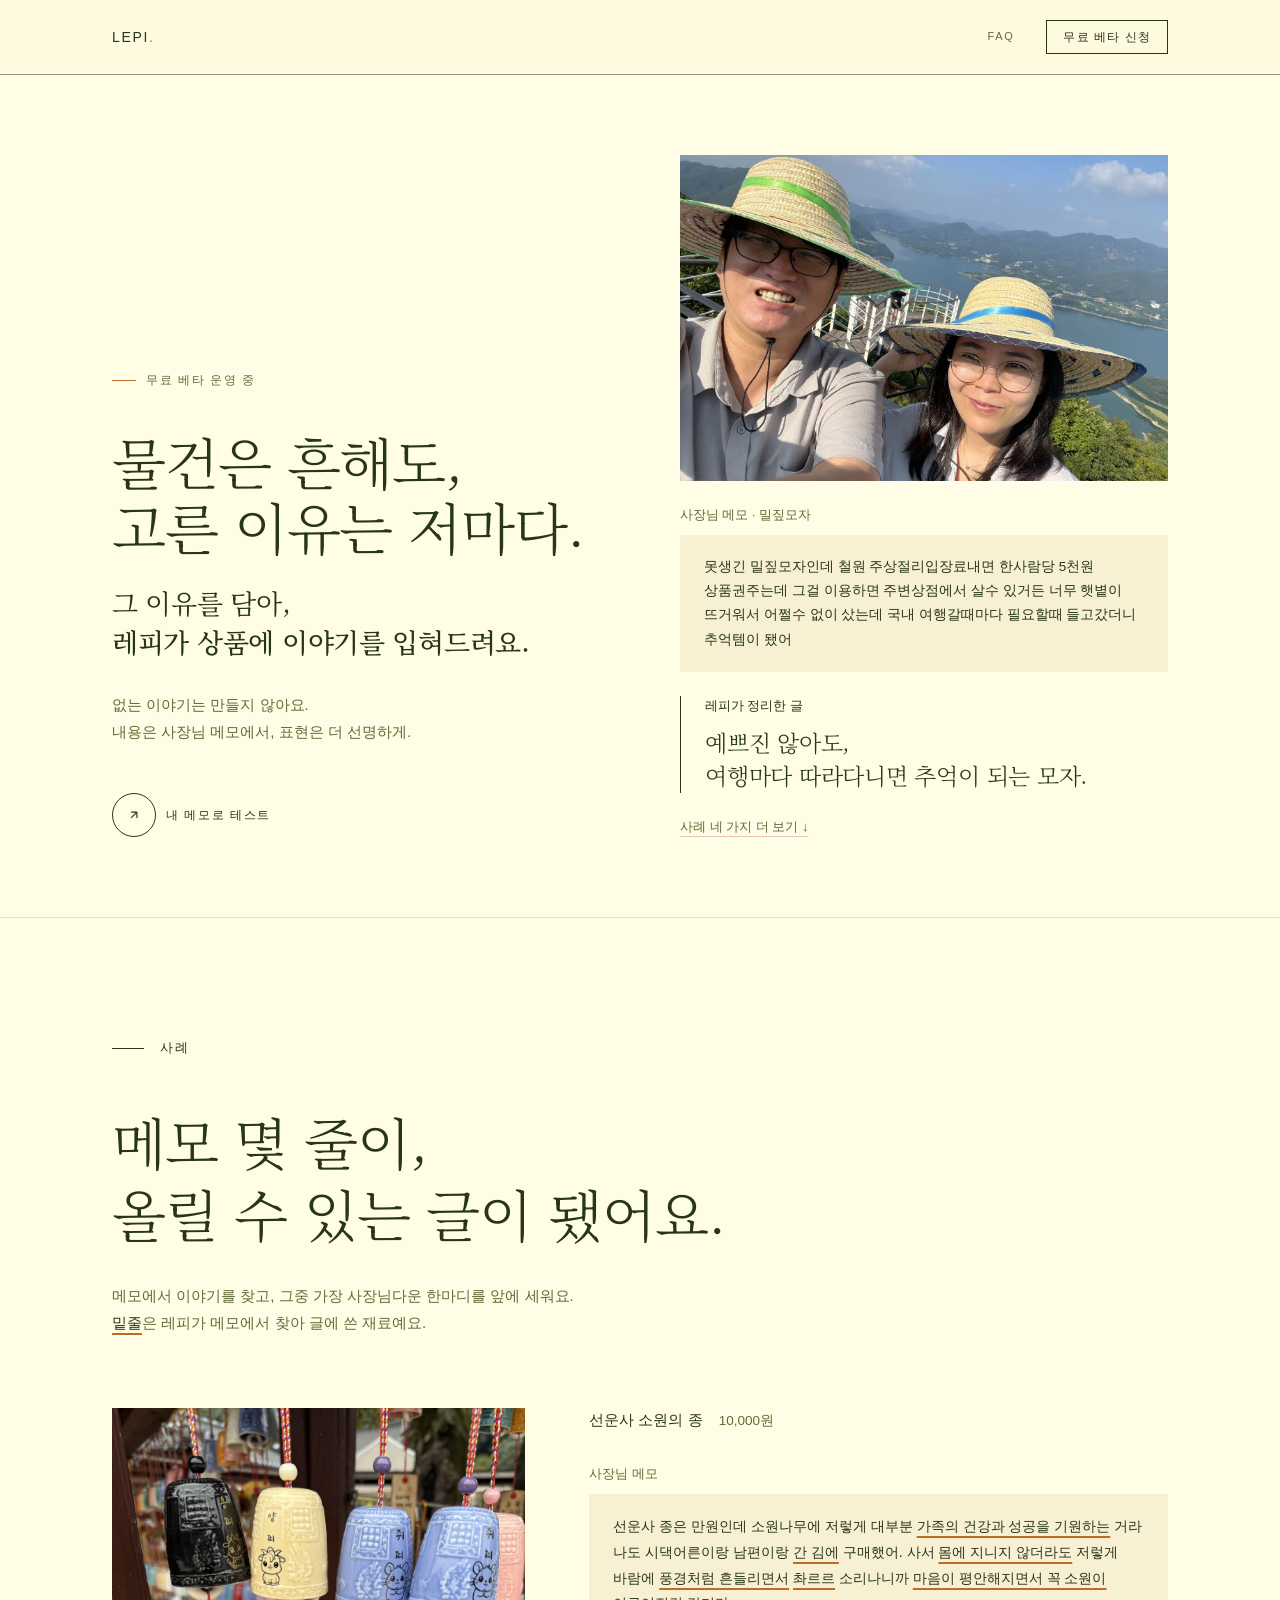
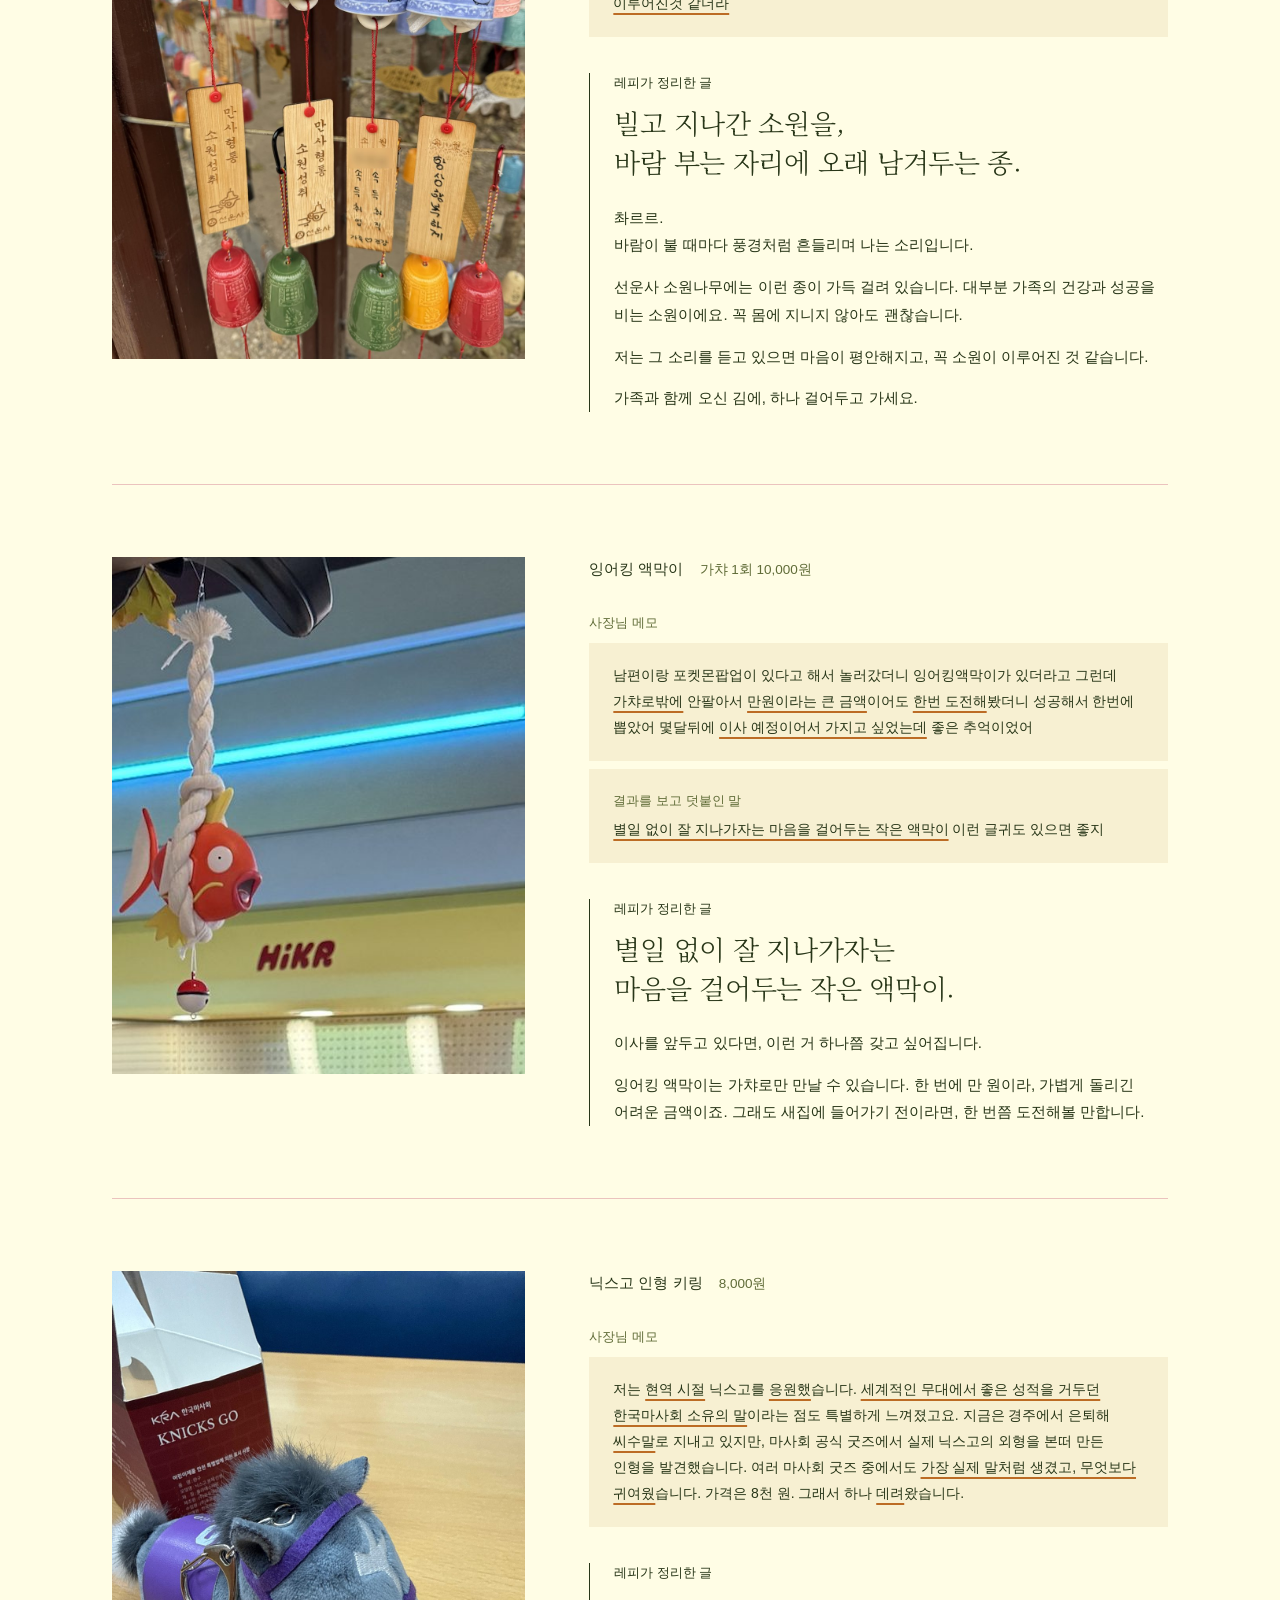
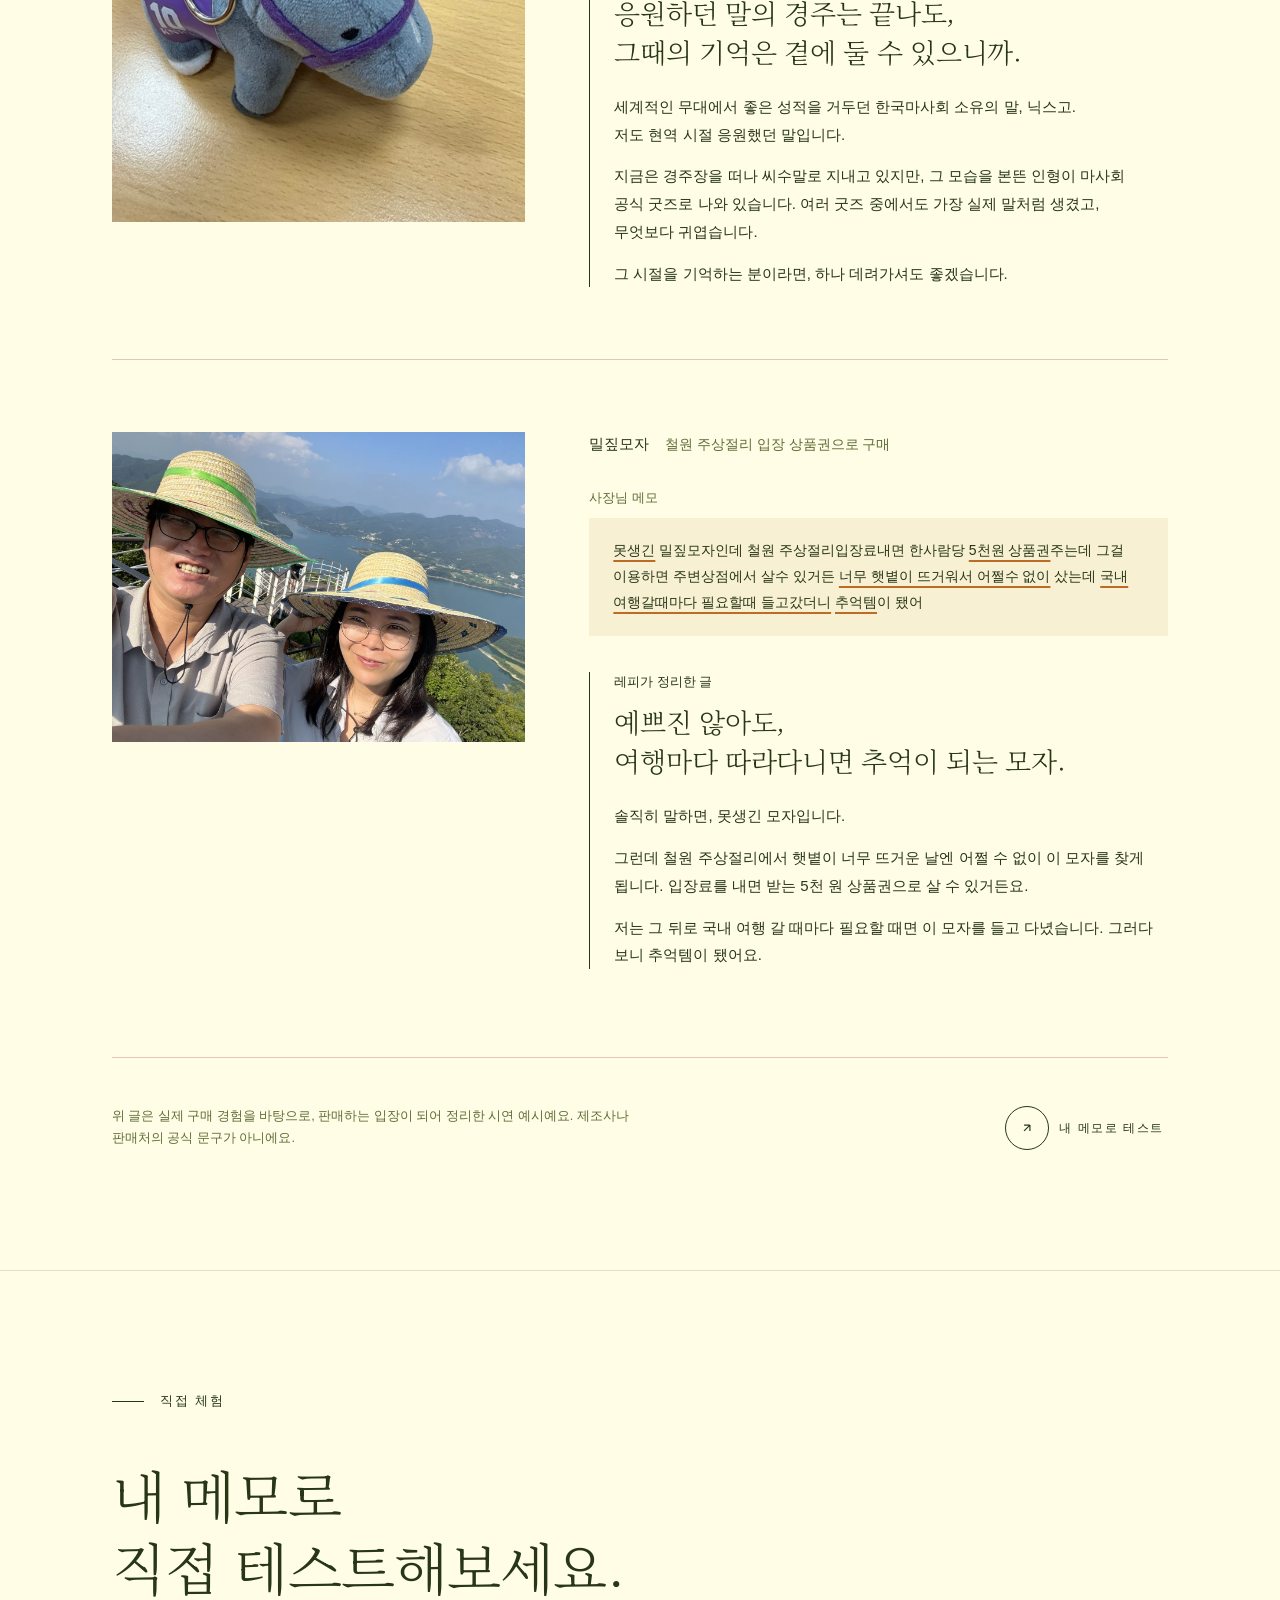
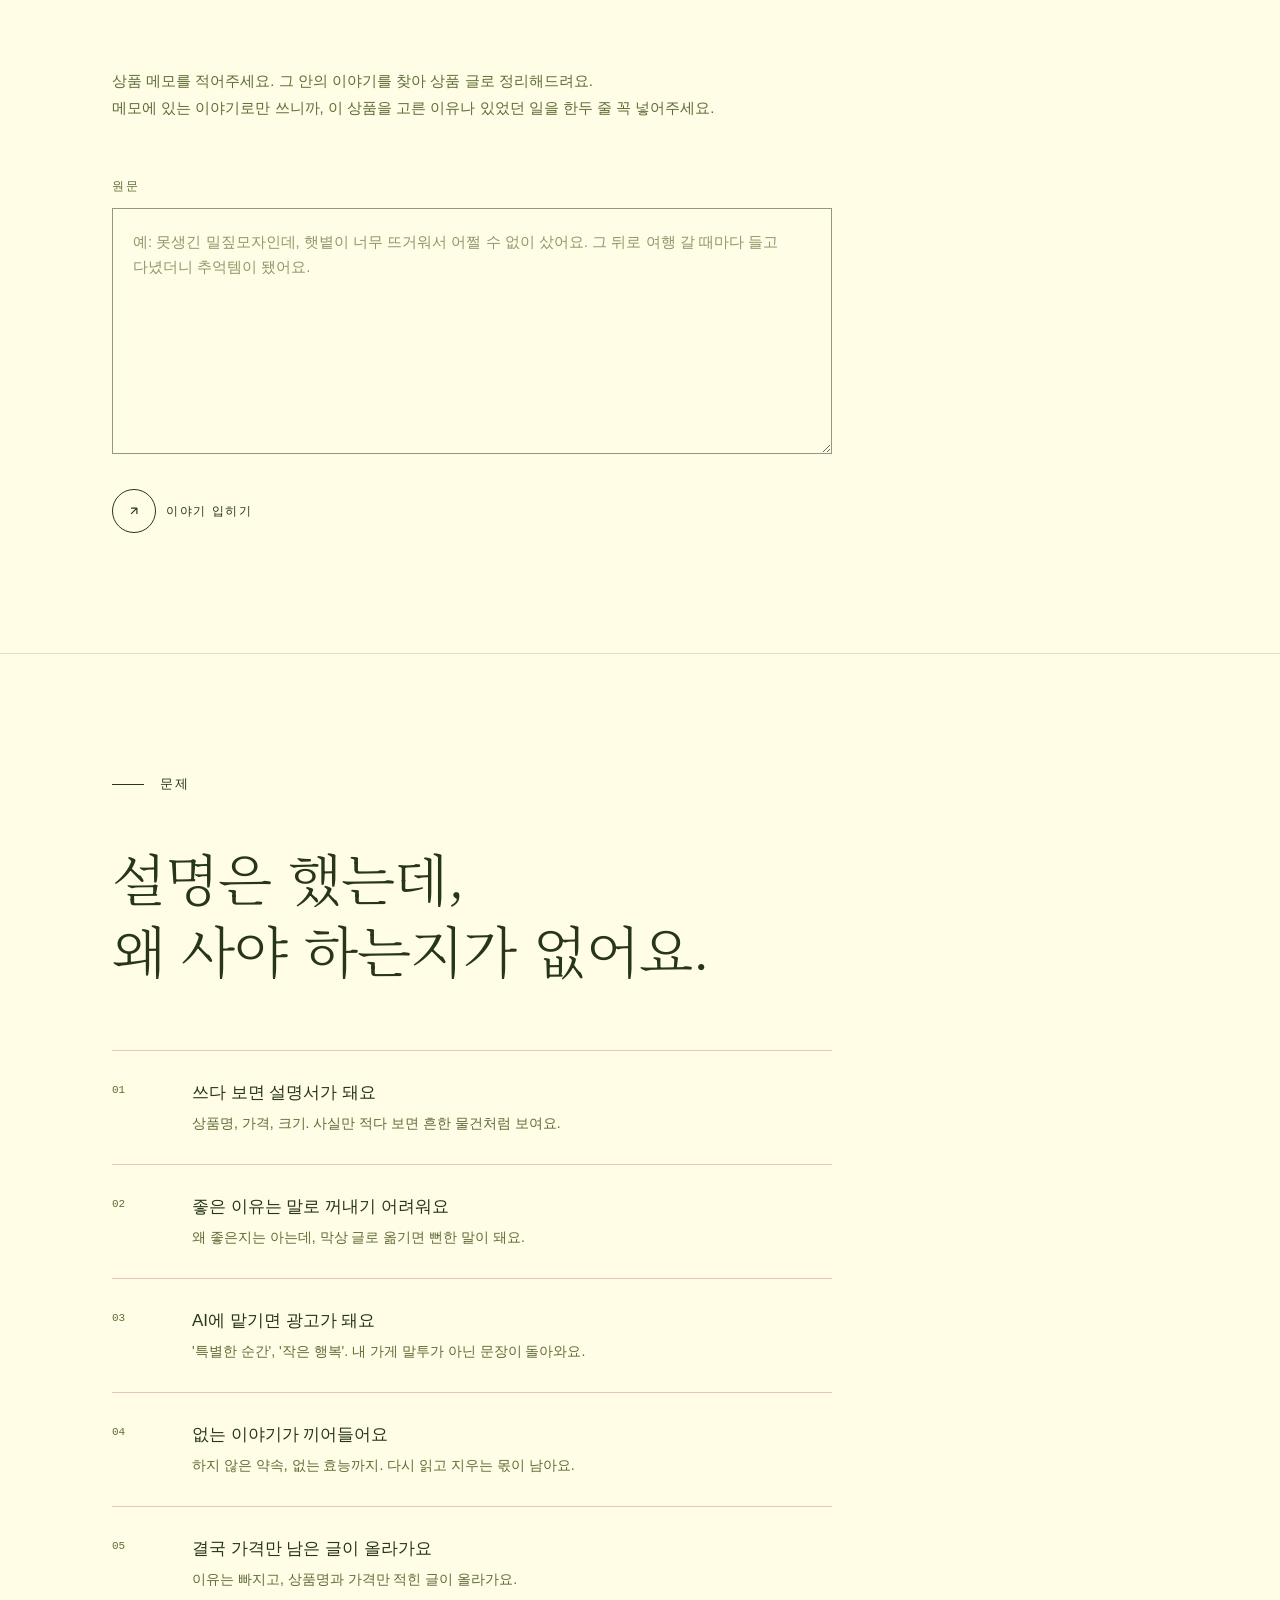
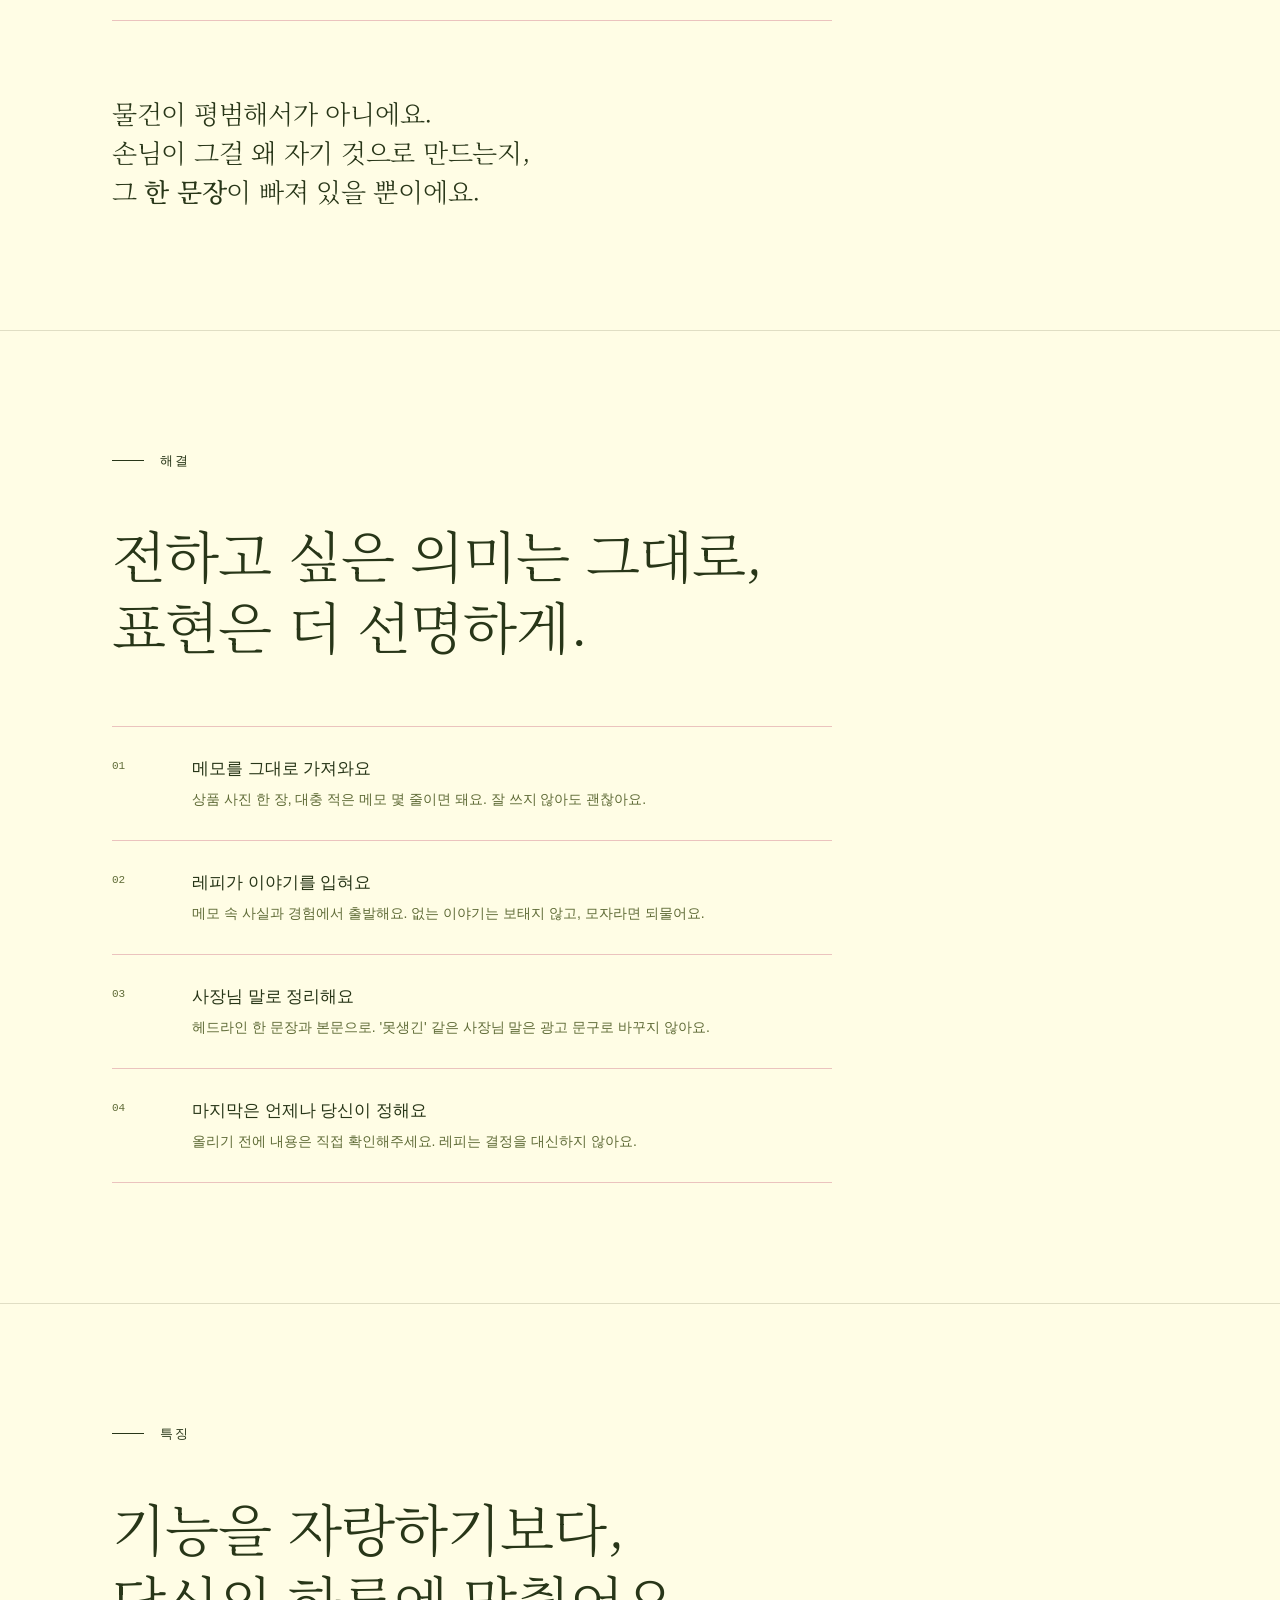
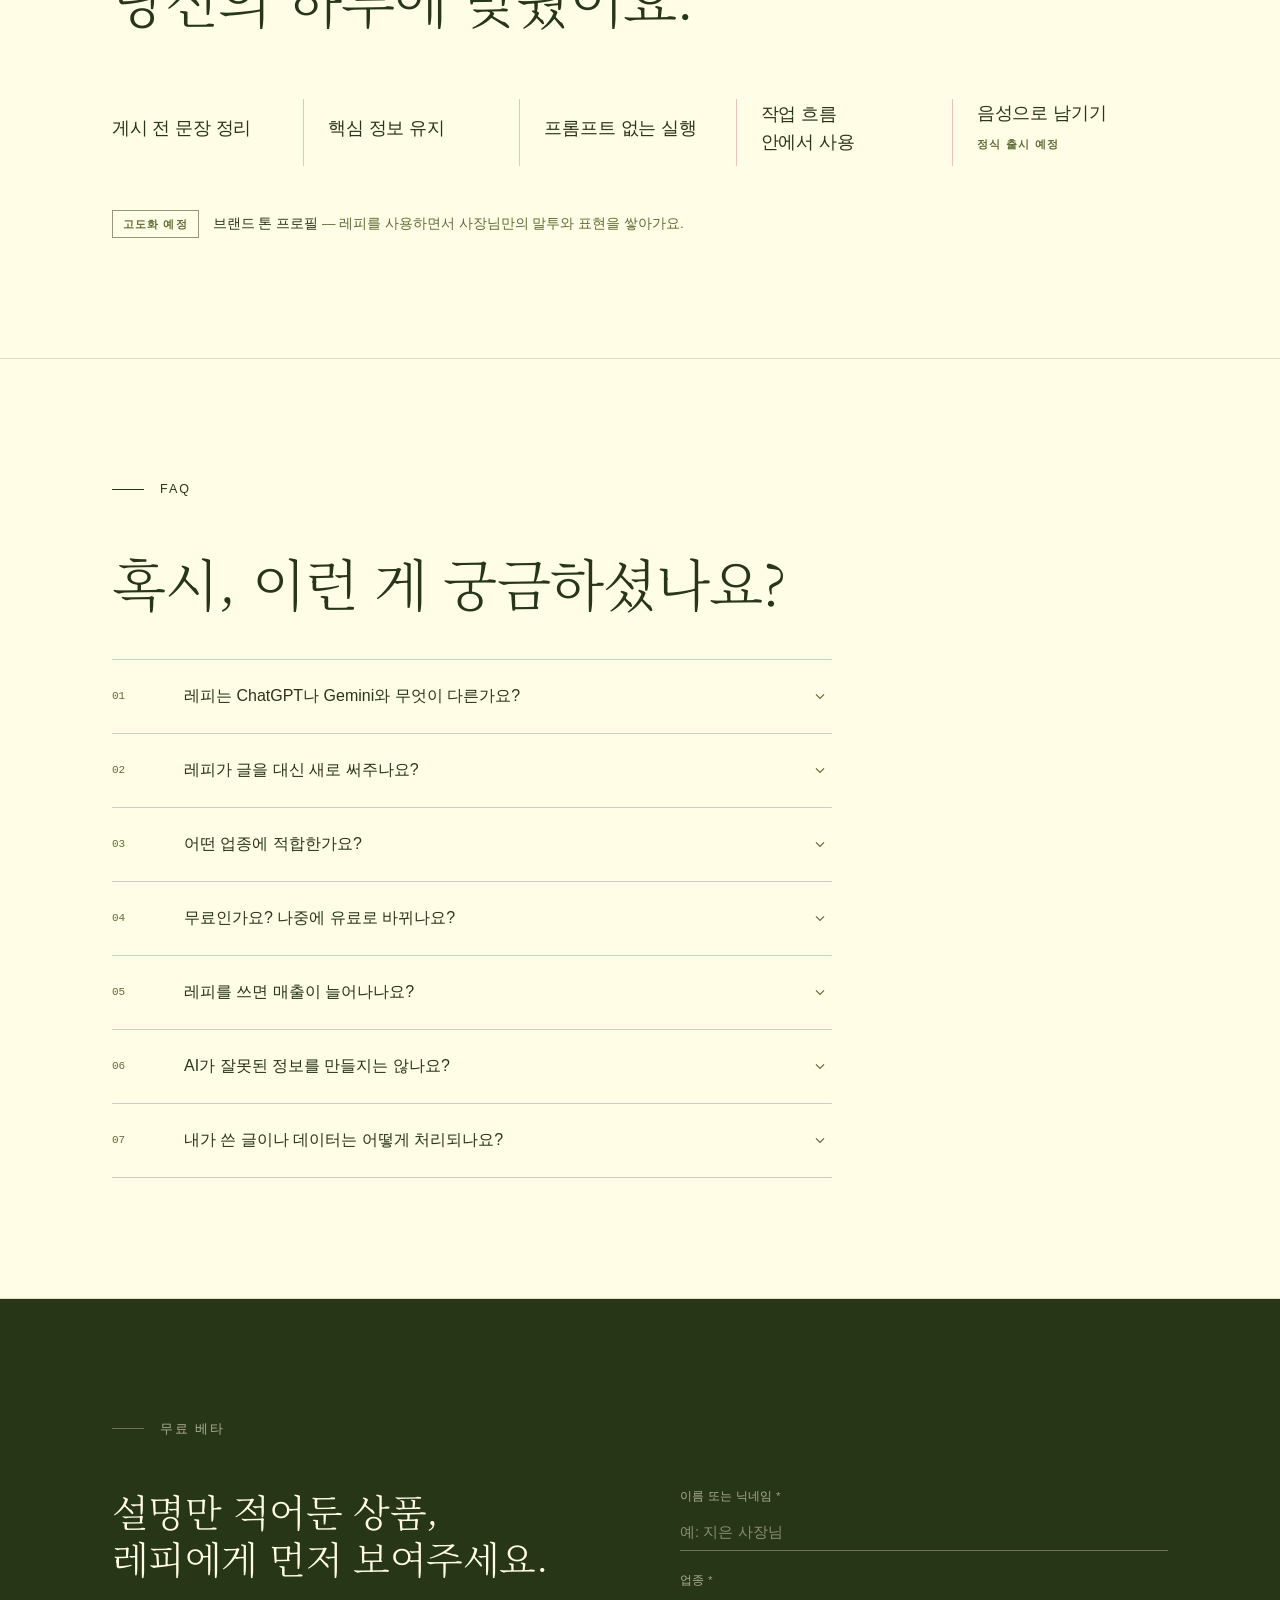
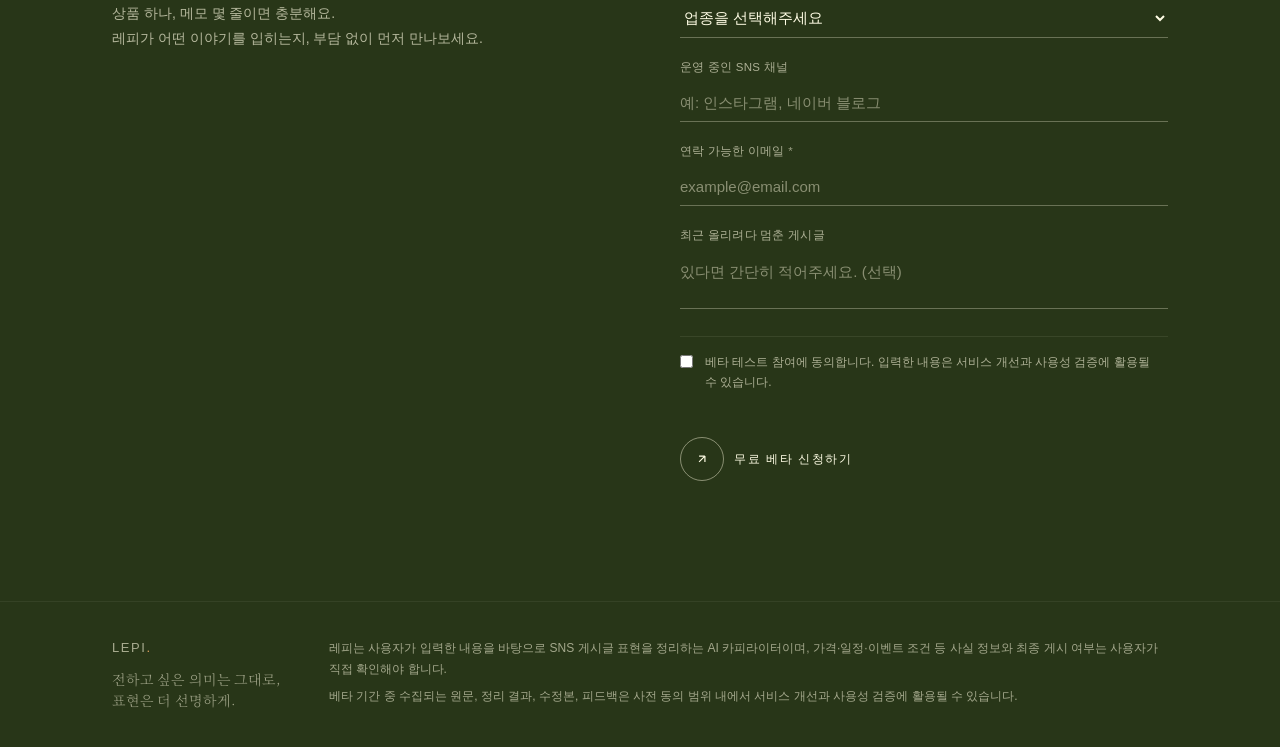
==== commit 5f59825c: "Merge pull request #4 from sujinpark50-gif/feat/landing-engine-v1.3 Feat/landing engine v1.3" ====
--- a/mission_A1-3/index.html
+++ b/mission_A1-3/index.html
@@ -3,8 +3,8 @@
 <head>
   <meta charset="UTF-8" />
   <meta name="viewport" content="width=device-width, initial-scale=1.0" />
-  <title>레피(Lepi) — SNS 게시 전 정리 솔루션</title>
-  <meta name="description" content="전하고 싶은 의미는 그대로, 표현은 더 선명하게. 소상공인이 직접 쓴 글이나 메모를 SNS에 올릴 수 있는 표현으로 정리해주는 게시 전 정리 도구입니다." />
+  <title>레피 | 메모 몇 줄로 쓰는 상품 스토리</title>
+  <meta name="description" content="사장님이 적은 메모에서 상품의 이야기를 찾아 상세페이지와 SNS 글로 정리해드려요. 없는 이야기는 만들지 않아요. 무료 베타 운영 중." />
 
   <!-- 카톡·슬랙 링크 미리보기용. 크롤러는 상대 경로를 못 읽으므로 절대 주소로 적는다.
        배포 루트가 mission_A1-3라 og-image.png는 도메인 바로 아래에 놓인다. -->
@@ -13,16 +13,16 @@
   <meta property="og:site_name" content="레피(Lepi)" />
   <meta property="og:url" content="https://ia-codyssey-two.vercel.app/" />
   <meta property="og:title" content="레피 — 전하고 싶은 의미는 그대로, 표현은 더 선명하게." />
-  <meta property="og:description" content="소상공인이 직접 쓴 글이나 메모를 SNS에 올릴 수 있는 표현으로 정리해드려요." />
+  <meta property="og:description" content="사장님이 적은 메모에서 상품의 이야기를 찾아 상세페이지와 SNS 글로 정리해드려요. 없는 이야기는 만들지 않아요. 무료 베타 운영 중." />
   <meta property="og:image" content="https://ia-codyssey-two.vercel.app/og-image.png" />
   <!-- 카톡은 크기를 명시하지 않으면 큰 카드 대신 작은 섬네일로 떨어뜨릴 때가 있다. -->
   <meta property="og:image:width" content="1200" />
   <meta property="og:image:height" content="630" />
-  <meta property="og:image:alt" content="쓰긴 썼는데, 차마 못 올린 글. — 레피가 올릴 수 있게 다듬어드려요." />
+  <meta property="og:image:alt" content="물건은 흔해도, 고른 이유는 저마다. 그 이유를 담아, 레피가 상품에 이야기를 입혀드려요." />
   <!-- 이미지가 생겼으므로 summary(작은 정사각 섬네일)에서 큰 카드로 올린다. -->
   <meta name="twitter:card" content="summary_large_image" />
   <meta name="twitter:title" content="레피 — 전하고 싶은 의미는 그대로, 표현은 더 선명하게." />
-  <meta name="twitter:description" content="소상공인이 직접 쓴 글이나 메모를 SNS에 올릴 수 있는 표현으로 정리해드려요." />
+  <meta name="twitter:description" content="사장님이 적은 메모에서 상품의 이야기를 찾아 상세페이지와 SNS 글로 정리해드려요. 없는 이야기는 만들지 않아요. 무료 베타 운영 중." />
   <meta name="twitter:image" content="https://ia-codyssey-two.vercel.app/og-image.png" />
   <!-- 로고 "Lepi."의 마침표를 그대로 쓴 파비콘. 외부 파일 없이 SVG를 인라인으로
        넣어 요청을 하나 줄인다. 딥포레스트 바탕에 샌드 점(6.0:1). -->
@@ -78,11 +78,11 @@
     /* 줄 길이를 고르게 나눈다. 단 <br>로 줄을 직접 잡아둔 요소
        (.sh · .hero-promise · .prob-callout · .cta-h · .cta-sub)는 제외한다.
        balance는 브라우저가 줄을 재분배하는 기능이라 수동 줄바꿈과 충돌한다. */
-    .prob-title, .sol-title, .feat-title, .faq-q-text, .stat-val, .test-desc {
+    .prob-title, .sol-title, .feat-title, .faq-q-text, .test-desc {
       text-wrap: balance;
     }
     /* 여러 줄 본문은 마지막 줄에 한 단어만 남는 것을 막는다. */
-    .hero-note, .prob-desc, .sol-desc, .feat-desc,
+    .prob-desc, .sol-desc, .feat-desc,
     .faq-body-inner, .fc-label, .test-result-text, .foot-disc p {
       text-wrap: pretty;
     }
@@ -217,7 +217,7 @@
        그래서 히어로만 다른 섹션보다 좁고 안쪽에서 시작한다 — 폭에 상관없이
        일어나며, 내용이 가용 폭에 얼마나 못 미치느냐에 따라 어긋나는 양이
        달라진다. 데스크톱에서는 2열 격자가 1120px을 다 채우지 못해서,
-       900px 이하에서는 .hero-right가 숨어 1열이 되면서 더 크게 벌어진다.
+       900px 이하에서는 1열이 되면서 더 크게 벌어진다.
        스크롤로 이어 보는 자리라 시작 선은 모든 섹션이 같아야 한다. */
     #hero > .container { width: 100%; }
     .hero-grid {
@@ -239,17 +239,19 @@
     }
     /* 두 줄이 각각 한 줄로 유지되도록 크기를 제한한다.
        왼쪽 칸은 최대 488px(컨테이너 1120 − 패딩 64 − 갭 80, ÷2)이고
-       "차마 못 올린 글."은 약 6.8em이 필요하다 → 상한 64px.
-       vw 계수도 900~1120px 구간에서 같은 제약을 받으므로 함께 낮춘다. */
+       긴 줄 "고른 이유는 저마다."가 실측 8.46em이다 → 상한 56px.
+       vw 계수도 900~1120px 구간에서 같은 제약을 받는다. 901px에서 칸이
+       378px인데 세로 스크롤바(약 15px)가 있으면 371px이라, 4.7vw(42px)로 여유를 둔다.
+       600px 이하는 아래에서 따로 잡는다. */
     .hero-h1 {
       font-family: var(--serif);
-      font-size: clamp(42px, 5.6vw, 64px);
+      font-size: clamp(36px, 4.7vw, 56px);
       font-weight: 300; line-height: 1.16;
       letter-spacing: -0.02em; margin-bottom: 24px;
     }
     .hero-h1 em { font-style: normal; display: block; }
-    /* 둘째 줄 "레피가 올릴 수 있게 다듬어드려요."가 약 15.3em이라
-       27px × 15.3 ≈ 413px. 폭 480px 안에 한 줄로 들어간다. */
+    /* 둘째 줄 "레피가 상품에 이야기를 입혀드려요."가 약 15.4em이라
+       27px × 15.4 ≈ 416px. 폭 480px 안에 한 줄로 들어간다. */
     .hero-promise {
       font-family: var(--serif);
       font-size: clamp(18px, 2.3vw, 27px);
@@ -263,21 +265,27 @@
       line-height: 1.8; max-width: 380px; margin-bottom: 48px;
     }
     .hero-btns { display: flex; gap: 20px; flex-wrap: wrap; }
-    /* hero right */
-    .hero-right { display: flex; flex-direction: column; gap: 0; }
-    .hero-stat {
-      padding: 24px 0;
-      border-top: 1px solid var(--rule);
-    }
-    .hero-stat:last-of-type { border-bottom: 1px solid var(--rule); margin-bottom: 20px; }
-    .stat-label {
-      font-size: 11.5px; font-weight: 500;
-      text-transform: uppercase; letter-spacing: 0.14em; color: var(--muted);
-      margin-bottom: 6px;
-    }
-    .stat-val { font-size: 14px; color: var(--fg); }
-    /* 라벨(.hero-badge 11.5px)보다는 커야 한다 — 이건 라벨이 아니라 문장이다. */
-    .hero-note { font-size: 12.5px; color: var(--muted); letter-spacing: 0.02em; }
+    /* hero right — 사례 미리보기. 메모·결과 모양은 사례 섹션(.case-*)을
+       그대로 쓰고, 첫 화면 한 칸에 들어가도록 사진 높이와 간격만 줄인다. */
+    .hero-right { display: flex; flex-direction: column; }
+    /* 원본 4:3을 3:2로 조금만 자른다. 두 사람 얼굴은 가운데 있어 남는다. */
+    .hero-case-photo img {
+      display: block; width: 100%; height: auto;
+      aspect-ratio: 3 / 2; object-fit: cover;
+      margin-bottom: 24px;
+    }
+    .hero-right .case-memo { font-size: 13.5px; line-height: 1.8; }
+    .hero-right .case-result { margin-top: 24px; }
+    .hero-right .case-headline {
+      font-size: clamp(19px, 2vw, 23px); margin-bottom: 0;
+    }
+    .hero-case-more {
+      align-self: flex-start; margin-top: 24px;
+      font-size: 13px; color: var(--muted);
+      text-decoration: underline; text-decoration-color: var(--rule);
+      text-underline-offset: 5px;
+    }
+    .hero-case-more:hover { color: var(--fg); }
 
     /* ── PROBLEM ── */
     /* 720px은 이 페이지의 기준 폭이다 — .sol-steps · .faq-list · .test-form이
@@ -494,6 +502,16 @@
       font-size: 15px; line-height: 1.8; color: var(--fg);
       white-space: pre-wrap;
     }
+    /* 사례 카드의 간격은 사진 옆 넓은 칸 기준이라, 테두리 상자 안에서는 줄인다. */
+    .test-result .case-card { margin-bottom: 20px; }
+    .test-result .case-headline { margin-bottom: 18px; }
+    /* Writer가 문단 안에 넣은 줄바꿈(\n)을 화면에서도 줄바꿈으로 보여준다. */
+    .test-result .case-body p { white-space: pre-line; }
+    .test-questions {
+      padding-left: 20px; margin: 0 0 16px;
+      font-size: 15px; line-height: 1.8; color: var(--fg);
+    }
+    .test-questions li + li { margin-top: 6px; }
     .test-error {
       margin-top: 20px; font-size: 14px; color: #9c4a3c; max-width: 720px;
     }
@@ -756,7 +774,8 @@
     /* ── RESPONSIVE ── */
     @media (max-width: 900px) {
       .hero-grid { grid-template-columns: 1fr; gap: 48px; }
-      .hero-right { display: none; }
+      /* 사례 미리보기는 좁은 화면에서도 숨기지 않는다. 첫 화면에서 결과를
+         보여주려고 둔 칸이라, 1열에서는 버튼 아래로 내려온다. */
       /* 터치 기기엔 호버가 없다 — 접힌 설명문에 닿을 방법이 사라지므로
          가로 확장을 버리고 전부 펼친 격자로 되돌린다. */
       .feat-row { display: grid; grid-template-columns: 1fr 1fr; column-gap: 36px; row-gap: 40px; }
@@ -779,6 +798,9 @@
       .container { padding: 0 20px; }
       section { padding: 80px 0; }
       #hero { min-height: auto; padding: 60px 0; }
+      /* 1열에서는 본문 폭(기기 폭 − 40px)에 비례시킨다. 8.46em 줄이
+         320px 기기(본문 280px)에서 30.7px로 여유 있게 들어가고, 600px에서 48px이다. */
+      .hero-h1 { font-size: clamp(30px, 9.6vw, 48px); }
       /* 섹션 제목은 <br>로 줄을 잡아둬서 자동 줄바꿈에 맡길 수 없다.
          대신 폭에 따라 글자가 줄어들게 해서, 잡아둔 두 줄이 좁은 화면에서도
          그대로 유지되게 한다. 가장 긴 줄 "전하고 싶은 의미는 그대로,"가
@@ -847,15 +869,15 @@
           무료 베타 운영 중
         </div>
         <h1 class="hero-h1">
-          <em>쓰긴 썼는데,</em>
-          <em>차마 못 올린 글.</em>
+          <em>물건은 흔해도,</em>
+          <em>고른 이유는 저마다.</em>
         </h1>
         <!-- 줄바꿈을 의미 단위로 고정한다. 자동 줄바꿈에 맡기면
-             "올릴 수 / 있게"처럼 구가 갈라진다. -->
-        <p class="hero-promise">그 마지막 한 줄,<br><b>레피가 올릴 수 있게 다듬어드려요.</b></p>
+             "이야기를 / 입혀드려요"처럼 구가 갈라진다. -->
+        <p class="hero-promise">그 이유를 담아,<br><b>레피가 상품에 이야기를 입혀드려요.</b></p>
         <p class="hero-sub">
-          가격도 날짜도 그대로 두고, 표현만 더 선명하게.<br>
-          망설이던 그 글을, 오늘은 올릴 수 있도록.
+          없는 이야기는 만들지 않아요.<br>
+          내용은 사장님 메모에서, 표현은 더 선명하게.
         </p>
         <!-- 신청 버튼은 여기 두지 않는다. nav가 sticky라 "무료 베타 신청"이
              모든 폭에서 오른쪽 위에 상시 떠 있고(600px 이하에서 숨는 건 FAQ뿐),
@@ -867,120 +889,26 @@
             <div class="arr-circle">
               <svg width="14" height="14" viewBox="0 0 24 24" fill="none" stroke-width="2"><path d="M7 17L17 7M17 7H7M17 7v10"/></svg>
             </div>
-            <span class="arr-label">내 게시글로 테스트</span>
+            <span class="arr-label">내 메모로 테스트</span>
           </a>
         </div>
       </div>
+      <!-- 첫 화면에서 설명보다 결과를 먼저 보여준다. 사례 섹션의 밀짚모자를
+           메모와 헤드라인만 남겨 줄인 것이다. 사례 섹션이 바로 아래라 같은
+           사례가 연달아 보이지 않도록, 사례 목록에서는 밀짚모자를 맨 끝에 둔다. 밑줄(.kept)은 뜻을 풀어주는
+           사례 섹션 도입문이 여기엔 없어 링크처럼 보이므로 빼둔다. -->
       <div class="hero-right">
-        <div class="hero-stat">
-          <div class="stat-label">무엇을 하나요</div>
-          <div class="stat-val">올리기 직전의 글을 다듬어요</div>
-        </div>
-        <div class="hero-stat">
-          <div class="stat-label">누구를 위해</div>
-          <div class="stat-val">혼자 SNS까지 챙기는 사장님</div>
-        </div>
-        <div class="hero-stat">
-          <div class="stat-label">지금은</div>
-          <div class="stat-val">무료 베타, 조용히 초대하는 중</div>
-        </div>
-        <p class="hero-note">AI를 몰라도 괜찮아요 &nbsp;·&nbsp; 쓰던 그대로 넣기만 하면 돼요</p>
-      </div>
-    </div>
-  </div>
-</section>
-
-<!-- PROBLEM -->
-<section id="problem">
-  <div class="container">
-    <div class="sl">
-      <div class="sl-line"></div>
-      <span class="sl-text">문제</span>
-    </div>
-    <h2 class="sh">다 써놓고도,<br>'올리기' 앞에서 멈춰요.</h2>
-    <div class="prob-list">
-      <div class="prob-row">
-        <div class="prob-n">01</div>
-        <div>
-          <div class="prob-title">손이 열 개라도 모자라요</div>
-          <div class="prob-desc">판매하고 응대하고 예약 받다 보면, 글 한 줄 다듬을 틈이 없어요.</div>
-        </div>
-      </div>
-      <div class="prob-row">
-        <div class="prob-n">02</div>
-        <div>
-          <div class="prob-title">AI는 또 따로 배워야 해요</div>
-          <div class="prob-desc">매번 프롬프트를 새로 쓰고, 원하는 말투를 일일이 설명해야 해요.</div>
-        </div>
-      </div>
-      <div class="prob-row">
-        <div class="prob-n">03</div>
-        <div>
-          <div class="prob-title">결국 다시 읽어보게 돼요</div>
-          <div class="prob-desc">맞게 썼는지, 너무 광고 같진 않은지, 다시 읽고 고민하는 몫이 남아요.</div>
-        </div>
-      </div>
-      <div class="prob-row">
-        <div class="prob-n">04</div>
-        <div>
-          <div class="prob-title">옮겨 붙이다 흐름이 끊겨요</div>
-          <div class="prob-desc">여기서 쓰고 저기서 다듬고 또 옮겨 붙이다, 어느새 손을 놓게 돼요.</div>
-        </div>
-      </div>
-      <div class="prob-row">
-        <div class="prob-n">05</div>
-        <div>
-          <div class="prob-title">그러다 임시저장함에 잠들어요</div>
-          <div class="prob-desc">올리려던 글이 메모장에, 임시저장함에 그대로 남아버려요.</div>
-        </div>
-      </div>
-    </div>
-    <!-- 줄 길이를 고르게 세 줄로 끊는다 (26px 기준 약 384 / 372 / 431px).
-         두 줄로 두면 384 / 799px로 한쪽이 두 배 길어진다. -->
-    <div class="prob-callout">
-      아이디어가 부족해서가 아니에요.<br>
-      올릴 수 있는 문장이 되기까지,<br>
-      그 <strong>마지막 한 걸음</strong>이 무거울 뿐이에요.
-    </div>
-  </div>
-</section>
-
-<!-- SOLUTION -->
-<section id="solution">
-  <div class="container">
-    <div class="sl">
-      <div class="sl-line"></div>
-      <span class="sl-text">해결</span>
-    </div>
-    <h2 class="sh">전하고 싶은 의미는 그대로,<br>표현은 더 선명하게.</h2>
-    <div class="sol-steps">
-      <div class="sol-step">
-        <div class="sol-n">01</div>
-        <div>
-          <div class="sol-title">쓰던 글이나 메모를 그대로 가져와요</div>
-          <p class="sol-desc">대충 적어둔 홍보 메모, 메시지로 보낸 글, 음성으로 남긴 아이디어 — 잘 쓰지 않아도 괜찮아요.</p>
-        </div>
-      </div>
-      <div class="sol-step">
-        <div class="sol-n">02</div>
-        <div>
-          <div class="sol-title">레피에게 건네요</div>
-          <p class="sol-desc">프롬프트를 쓰거나 AI 사용법을 따로 익힐 필요가 없어요. 있는 그대로 넣으면 돼요.</p>
-        </div>
-      </div>
-      <div class="sol-step">
-        <div class="sol-n">03</div>
-        <div>
-          <div class="sol-title">표현과 흐름만, 올리기 좋게 다듬어요</div>
-          <p class="sol-desc">너무 딱딱하지도, 너무 광고 같지도 않게. 가게 분위기에 맞춰 다듬어드려요.</p>
-        </div>
-      </div>
-      <div class="sol-step">
-        <div class="sol-n">04</div>
-        <div>
-          <div class="sol-title">마지막은 언제나 당신이 정해요</div>
-          <p class="sol-desc">올리기 전에 내용은 직접 확인해주세요. 레피는 결정을 대신하지 않아요.</p>
-        </div>
+        <figure class="hero-case-photo">
+          <img src="images/case-straw-hat.jpg" width="1400" height="1050"
+               alt="밀짚모자를 쓴 두 사람이 강과 산이 내려다보이는 전망대에서 웃으며 찍은 셀카">
+        </figure>
+        <p class="case-label">사장님 메모 · 밀짚모자</p>
+        <p class="case-memo">못생긴 밀짚모자인데 철원 주상절리입장료내면 한사람당 5천원 상품권주는데 그걸 이용하면 주변상점에서 살수 있거든 너무 햇볕이 뜨거워서 어쩔수 없이 샀는데 국내 여행갈때마다 필요할때 들고갔더니 추억템이 됐어</p>
+        <div class="case-result">
+          <p class="case-label">레피가 정리한 글</p>
+          <p class="case-headline">예쁘진 않아도,<br>여행마다 따라다니면 추억이&nbsp;되는&nbsp;모자.</p>
+        </div>
+        <a href="#cases" class="hero-case-more">사례 네 가지 더 보기 ↓</a>
       </div>
     </div>
   </div>
@@ -995,38 +923,13 @@
     </div>
     <h2 class="sh">메모 몇 줄이,<br>올릴 수 있는 글이 됐어요.</h2>
     <p class="cases-lead">
-      사장님이 적은 말은 지우지 않아요. 그중 가장 사장님다운 한마디를 앞에 세워요.
-      <span class="kept">밑줄</span>은 레피가 버리지 않고 그대로 살려 쓴 말이에요.
+      메모에서 이야기를 찾고, 그중 가장 사장님다운 한마디를 앞에 세워요.<br>
+      <span class="kept">밑줄</span>은 레피가 메모에서 찾아 글에 쓴 재료예요.
     </p>
 
     <ol class="case-list">
 
-      <!-- 1. 밀짚모자 -->
-      <li class="case">
-        <figure class="case-photo">
-          <img src="images/case-straw-hat.jpg" width="1400" height="1050" loading="lazy"
-               alt="밀짚모자를 쓴 두 사람이 강과 산이 내려다보이는 전망대에서 웃으며 찍은 셀카">
-        </figure>
-        <div>
-          <div class="case-card">
-            <span class="case-name">밀짚모자</span>
-            <span class="case-price">철원 주상절리 입장 상품권으로 구매</span>
-          </div>
-          <p class="case-label">사장님 메모</p>
-          <p class="case-memo"><span class="kept">못생긴</span> 밀짚모자인데 철원 주상절리입장료내면 한사람당 <span class="kept">5천원 상품권</span>주는데 그걸 이용하면 주변상점에서 살수 있거든 <span class="kept">너무 햇볕이 뜨거워서 어쩔수 없이</span> 샀는데 <span class="kept">국내 여행갈때마다 필요할때 들고갔더니</span> <span class="kept">추억템</span>이 됐어</p>
-          <div class="case-result">
-            <p class="case-label">레피가 정리한 글</p>
-            <p class="case-headline">예쁘진 않아도,<br>여행마다 따라다니면 추억이&nbsp;되는&nbsp;모자.</p>
-            <div class="case-body">
-              <p>솔직히 말하면, 못생긴 모자입니다.</p>
-              <p>그런데 철원 주상절리에서 햇볕이 너무 뜨거운 날엔 어쩔 수 없이 이 모자를 찾게 됩니다. 입장료를 내면 받는 5천 원 상품권으로 살 수 있거든요.</p>
-              <p>저는 그 뒤로 국내 여행 갈 때마다 필요할 때면 이 모자를 들고 다녔습니다. 그러다 보니 추억템이 됐어요.</p>
-            </div>
-          </div>
-        </div>
-      </li>
-
-      <!-- 2. 선운사 소원의 종 -->
+      <!-- 1. 선운사 소원의 종 -->
       <li class="case">
         <figure class="case-photo">
           <img src="images/case-seonunsa-bell.jpg" width="1050" height="1400" loading="lazy"
@@ -1052,7 +955,7 @@
         </div>
       </li>
 
-      <!-- 3. 잉어킹 액막이 -->
+      <!-- 2. 잉어킹 액막이 -->
       <li class="case">
         <figure class="case-photo">
           <img src="images/case-magikarp.jpg" width="480" height="600" loading="lazy"
@@ -1080,7 +983,7 @@
         </div>
       </li>
 
-      <!-- 4. 닉스고 인형 키링 -->
+      <!-- 3. 닉스고 인형 키링 -->
       <li class="case">
         <figure class="case-photo">
           <img src="images/case-knicksgo.jpg" width="1050" height="1400" loading="lazy"
@@ -1105,6 +1008,31 @@
         </div>
       </li>
 
+      <!-- 4. 밀짚모자 -->
+      <li class="case">
+        <figure class="case-photo">
+          <img src="images/case-straw-hat.jpg" width="1400" height="1050" loading="lazy"
+               alt="밀짚모자를 쓴 두 사람이 강과 산이 내려다보이는 전망대에서 웃으며 찍은 셀카">
+        </figure>
+        <div>
+          <div class="case-card">
+            <span class="case-name">밀짚모자</span>
+            <span class="case-price">철원 주상절리 입장 상품권으로 구매</span>
+          </div>
+          <p class="case-label">사장님 메모</p>
+          <p class="case-memo"><span class="kept">못생긴</span> 밀짚모자인데 철원 주상절리입장료내면 한사람당 <span class="kept">5천원 상품권</span>주는데 그걸 이용하면 주변상점에서 살수 있거든 <span class="kept">너무 햇볕이 뜨거워서 어쩔수 없이</span> 샀는데 <span class="kept">국내 여행갈때마다 필요할때 들고갔더니</span> <span class="kept">추억템</span>이 됐어</p>
+          <div class="case-result">
+            <p class="case-label">레피가 정리한 글</p>
+            <p class="case-headline">예쁘진 않아도,<br>여행마다 따라다니면 추억이&nbsp;되는&nbsp;모자.</p>
+            <div class="case-body">
+              <p>솔직히 말하면, 못생긴 모자입니다.</p>
+              <p>그런데 철원 주상절리에서 햇볕이 너무 뜨거운 날엔 어쩔 수 없이 이 모자를 찾게 됩니다. 입장료를 내면 받는 5천 원 상품권으로 살 수 있거든요.</p>
+              <p>저는 그 뒤로 국내 여행 갈 때마다 필요할 때면 이 모자를 들고 다녔습니다. 그러다 보니 추억템이 됐어요.</p>
+            </div>
+          </div>
+        </div>
+      </li>
+
     </ol>
 
     <div class="cases-foot">
@@ -1116,152 +1044,12 @@
         <div class="arr-circle">
           <svg width="14" height="14" viewBox="0 0 24 24" fill="none" stroke-width="2"><path d="M7 17L17 7M17 7H7M17 7v10"/></svg>
         </div>
-        <span class="arr-label">내 게시글로 테스트</span>
+        <span class="arr-label">내 메모로 테스트</span>
       </a>
     </div>
   </div>
 </section>
 
-<!-- FEATURES -->
-<section id="features">
-  <div class="container">
-    <div class="sl">
-      <div class="sl-line"></div>
-      <span class="sl-text">특징</span>
-    </div>
-    <h2 class="sh">기능을 자랑하기보다,<br>당신의 하루에 맞췄어요.</h2>
-
-    <!-- 실사 사진 자리. 아래 주석을 풀고 src·alt를 채우면 된다.
-         가로로 넓은 사진이 아래 항목 행과 폭이 맞는다. alt는 반드시 채울 것.
-    <figure class="feat-photo">
-      <img src="파일명.jpg" alt="사진에 무엇이 담겼는지 설명하는 문장" />
-    </figure>
-    -->
-
-    <!-- tabindex는 키보드로도 펼칠 수 있게 하려고 넣었다.
-         마우스가 없는 환경에서 설명문에 닿을 방법이 이것뿐이다. -->
-    <div class="feat-row">
-      <div class="feat-item" tabindex="0">
-        <h3 class="feat-title">게시 전 문장 정리</h3>
-        <div class="feat-body"><p class="feat-desc">거칠게 쓴 초안이나 메모를 SNS에 올릴 수 있는 문장으로 다듬어요.</p></div>
-      </div>
-      <div class="feat-item" tabindex="0">
-        <h3 class="feat-title">핵심 정보 유지</h3>
-        <div class="feat-body"><p class="feat-desc">가격, 날짜, 메뉴명, 구성, 예약 조건처럼 틀리면 안 되는 정보는 적어주신 그대로 지켜요.</p></div>
-      </div>
-      <div class="feat-item" tabindex="0">
-        <h3 class="feat-title">프롬프트 없는 실행</h3>
-        <div class="feat-body"><p class="feat-desc">"과하지 않게", "우리 가게 톤으로" — 매번 같은 부탁을 길게 쓰지 않아도 돼요.</p></div>
-      </div>
-      <div class="feat-item" tabindex="0">
-        <h3 class="feat-title">작업 흐름 안에서 사용</h3>
-        <div class="feat-body"><p class="feat-desc">창을 옮겨 다니지 않아도 돼요. 글을 넣고 결과를 보는 흐름이 한 곳에서 이어져요.</p></div>
-      </div>
-      <div class="feat-item" tabindex="0">
-        <h3 class="feat-title">음성으로 남기기</h3>
-        <span class="feat-tag tag-next">정식 출시 예정</span>
-        <div class="feat-body"><p class="feat-desc">손이 바쁠 땐 말로 남겨두세요. 나중에 올릴 글로 정리해드려요.</p></div>
-      </div>
-    </div>
-    <!-- 아직 시점이 없는 기능은 카드로 두지 않는다. 되는 것과 나란히 놓으면
-         지금 쓸 수 있는 기능으로 오해된다. -->
-    <p class="feat-later">
-      <span class="feat-tag tag-soon">고도화 예정</span>
-      <span><b>브랜드 톤 프로필</b> — 레피를 사용하면서 사장님만의 말투와 표현을 쌓아가요.</span>
-    </p>
-  </div>
-</section>
-
-<!-- FAQ -->
-<section id="faq">
-  <div class="container">
-    <div class="sl">
-      <div class="sl-line"></div>
-      <span class="sl-text">FAQ</span>
-    </div>
-    <h2 class="sh" style="margin-bottom: 0;">혹시, 이런 게 궁금하셨나요?</h2>
-    <div class="faq-list" style="margin-top: 40px;">
-
-      <div class="faq-item">
-        <button class="faq-btn" aria-expanded="false">
-          <span class="faq-n">01</span>
-          <span class="faq-q-text">레피는 ChatGPT나 Gemini와 무엇이 다른가요?</span>
-          <svg class="faq-chev" viewBox="0 0 20 20" fill="none" stroke="currentColor" stroke-width="1.5" aria-hidden="true"><path d="M5 8l5 5 5-5"/></svg>
-        </button>
-        <div class="faq-body">
-          <div class="faq-body-inner">ChatGPT나 Gemini도 문장을 바꿔줘요. 다만 매번 프롬프트를 직접 쓰고, 원하는 말투를 설명하고, 나온 결과가 괜찮은지 다시 판단해야 해요. 레피는 그 과정을 없앴어요. AI 사용법을 몰라도, 써두신 글을 넣으면 올릴 수 있는 문장으로 정리해드려요.</div>
-        </div>
-      </div>
-
-      <div class="faq-item">
-        <button class="faq-btn" aria-expanded="false">
-          <span class="faq-n">02</span>
-          <span class="faq-q-text">레피가 글을 대신 새로 써주나요?</span>
-          <svg class="faq-chev" viewBox="0 0 20 20" fill="none" stroke="currentColor" stroke-width="1.5" aria-hidden="true"><path d="M5 8l5 5 5-5"/></svg>
-        </button>
-        <div class="faq-body">
-          <div class="faq-body-inner">아니에요. 레피는 없는 글을 지어내지 않아요. 이미 써두신 글이나 메모해둔 홍보 소재를 바탕으로, 표현과 흐름만 정리해드려요.</div>
-        </div>
-      </div>
-
-      <div class="faq-item">
-        <button class="faq-btn" aria-expanded="false">
-          <span class="faq-n">03</span>
-          <span class="faq-q-text">어떤 업종에 적합한가요?</span>
-          <svg class="faq-chev" viewBox="0 0 20 20" fill="none" stroke="currentColor" stroke-width="1.5" aria-hidden="true"><path d="M5 8l5 5 5-5"/></svg>
-        </button>
-        <div class="faq-body">
-          <div class="faq-body-inner">공방, 핸드메이드, 디저트·카페, 온라인 셀러, 네일샵, 미용실, 꽃집처럼 SNS가 곧 손님을 만나는 창구인 작은 가게에 특히 잘 맞아요. SNS를 직접 하고 계신데 글 다듬는 게 부담스러우시다면, 업종과 상관없이 써보셔도 돼요.</div>
-        </div>
-      </div>
-
-      <div class="faq-item">
-        <button class="faq-btn" aria-expanded="false">
-          <span class="faq-n">04</span>
-          <span class="faq-q-text">무료인가요? 나중에 유료로 바뀌나요?</span>
-          <svg class="faq-chev" viewBox="0 0 20 20" fill="none" stroke="currentColor" stroke-width="1.5" aria-hidden="true"><path d="M5 8l5 5 5-5"/></svg>
-        </button>
-        <div class="faq-body">
-          <div class="faq-body-inner">지금은 초기 무료 베타로 운영하고 있어요. 기본 정리 기능을 먼저 써보시고, 앞으로 말투 커스텀이나 업종별 양식 같은 기능이 더해질 예정이에요. 요금이 생긴다면 미리 알려드릴게요.</div>
-        </div>
-      </div>
-
-      <div class="faq-item">
-        <button class="faq-btn" aria-expanded="false">
-          <span class="faq-n">05</span>
-          <span class="faq-q-text">레피를 쓰면 매출이 늘어나나요?</span>
-          <svg class="faq-chev" viewBox="0 0 20 20" fill="none" stroke="currentColor" stroke-width="1.5" aria-hidden="true"><path d="M5 8l5 5 5-5"/></svg>
-        </button>
-        <div class="faq-body">
-          <div class="faq-body-inner">늘어난다고 약속드릴 수는 없어요. 레피가 하는 일은 글 다듬는 부담을 덜어서, SNS를 더 자주 올릴 수 있게 돕는 것까지예요. 실제 매출이나 방문, 문의는 업종, 상품, 사진, 동네, 손님 반응에 따라 달라져요.</div>
-        </div>
-      </div>
-
-      <div class="faq-item">
-        <button class="faq-btn" aria-expanded="false">
-          <span class="faq-n">06</span>
-          <span class="faq-q-text">AI가 잘못된 정보를 만들지는 않나요?</span>
-          <svg class="faq-chev" viewBox="0 0 20 20" fill="none" stroke="currentColor" stroke-width="1.5" aria-hidden="true"><path d="M5 8l5 5 5-5"/></svg>
-        </button>
-        <div class="faq-body">
-          <div class="faq-body-inner">가격, 날짜, 메뉴명, 이벤트 조건처럼 틀리면 안 되는 건 적어주신 그대로 지키도록 만들었어요. 다만 올리기 전에 사실 관계는 꼭 한 번 직접 확인해주세요.</div>
-        </div>
-      </div>
-
-      <div class="faq-item">
-        <button class="faq-btn" aria-expanded="false">
-          <span class="faq-n">07</span>
-          <span class="faq-q-text">내가 쓴 글이나 데이터는 어떻게 처리되나요?</span>
-          <svg class="faq-chev" viewBox="0 0 20 20" fill="none" stroke="currentColor" stroke-width="1.5" aria-hidden="true"><path d="M5 8l5 5 5-5"/></svg>
-        </button>
-        <div class="faq-body">
-          <div class="faq-body-inner">베타 기간에는 원문, 정리 결과, 고치신 내용, 피드백을 미리 동의해주신 범위 안에서 서비스 개선과 사용성 검증에 활용할 수 있어요. 어떤 항목을 모으고 어떻게 다루는지는 베타 참여에 동의하실 때 구체적으로 안내드릴게요.</div>
-        </div>
-      </div>
-
-    </div>
-  </div>
-</section>
 <!-- LEPI TEST -->
 <!-- 이 섹션이 페이지 뒤쪽에 있는 것은 의도된 배치다.
      앞으로 옮기면 전환율에는 유리하지만 남용이 늘어난다 —
@@ -1273,8 +1061,11 @@
       <div class="sl-line"></div>
       <span class="sl-text">직접 체험</span>
     </div>
-    <h2 class="sh">내 게시글로<br>직접 테스트해보세요.</h2>
-    <p class="test-desc">써주신 내용은 그대로 두고, 표현과 흐름만 자연스럽게 다듬어드려요.</p>
+    <h2 class="sh">내 메모로<br>직접 테스트해보세요.</h2>
+    <p class="test-desc">
+      상품 메모를 적어주세요. 그 안의 이야기를 찾아 상품 글로 정리해드려요.<br>
+      메모에 있는 이야기로만 쓰니까, 이 상품을 고른 이유나 있었던 일을 한두 줄 꼭 넣어주세요.
+    </p>
 
     <div class="test-form">
       <label class="test-label" for="original-text">원문</label>
@@ -1282,7 +1073,7 @@
       <textarea
         id="original-text"
         class="test-textarea"
-        placeholder="다듬고 싶은 게시글을 입력해 주세요."
+        placeholder="예: 못생긴 밀짚모자인데, 햇볕이 너무 뜨거워서 어쩔 수 없이 샀어요. 그 뒤로 여행 갈 때마다 들고 다녔더니 추억템이 됐어요."
         rows="8"
         maxlength="500"
       ></textarea>
@@ -1291,16 +1082,26 @@
         <div class="arr-circle">
           <svg width="14" height="14" viewBox="0 0 24 24" fill="none" stroke-width="2"><path d="M7 17L17 7M17 7H7M17 7v10"/></svg>
         </div>
-        <span class="arr-label" id="refine-label">레피로 다듬기</span>
+        <span class="arr-label" id="refine-label">이야기 입히기</span>
       </button>
     </div>
 
     <!-- 라벨을 상자 밖에 둔다. 안에 두면 패딩 32px만큼 밀려서
          위쪽 "원문" 라벨과 왼쪽 끝이 어긋난다. -->
+    <!-- 결과는 사례 섹션과 같은 모양(상품 카드 · 헤드라인 · 본문)으로 보여준다.
+         위 사례와 나란히 비교되는 자리라 같은 클래스를 그대로 쓴다.
+         되묻는 질문(NEED_MORE_INFO)과 안내(NO_STORY_FOUND)도 이 상자에 뜬다. -->
     <div id="result-area" class="test-result-wrap" hidden>
-      <div class="test-label test-label-strong">변환 결과</div>
+      <div id="result-label" class="test-label test-label-strong">레피가 입힌 이야기</div>
       <div class="test-result">
-        <div id="result-text" class="test-result-text"></div>
+        <div id="result-card" class="case-card" hidden>
+          <span id="result-name" class="case-name"></span>
+          <span id="result-price" class="case-price"></span>
+        </div>
+        <p id="result-headline" class="case-headline" hidden></p>
+        <div id="result-body" class="case-body" hidden></div>
+        <ol id="result-questions" class="test-questions" hidden></ol>
+        <p id="result-hint" class="test-result-text" hidden></p>
       </div>
     </div>
 
@@ -1314,6 +1115,242 @@
   </div>
 </section>
 
+<!-- PROBLEM -->
+<section id="problem">
+  <div class="container">
+    <div class="sl">
+      <div class="sl-line"></div>
+      <span class="sl-text">문제</span>
+    </div>
+    <h2 class="sh">설명은 했는데,<br>왜 사야 하는지가 없어요.</h2>
+    <div class="prob-list">
+      <div class="prob-row">
+        <div class="prob-n">01</div>
+        <div>
+          <div class="prob-title">쓰다 보면 설명서가 돼요</div>
+          <div class="prob-desc">상품명, 가격, 크기. 사실만 적다 보면 흔한 물건처럼 보여요.</div>
+        </div>
+      </div>
+      <div class="prob-row">
+        <div class="prob-n">02</div>
+        <div>
+          <div class="prob-title">좋은 이유는 말로 꺼내기 어려워요</div>
+          <div class="prob-desc">왜 좋은지는 아는데, 막상 글로 옮기면 뻔한 말이 돼요.</div>
+        </div>
+      </div>
+      <div class="prob-row">
+        <div class="prob-n">03</div>
+        <div>
+          <div class="prob-title">AI에 맡기면 광고가 돼요</div>
+          <div class="prob-desc">'특별한 순간', '작은 행복'. 내 가게 말투가 아닌 문장이 돌아와요.</div>
+        </div>
+      </div>
+      <div class="prob-row">
+        <div class="prob-n">04</div>
+        <div>
+          <div class="prob-title">없는 이야기가 끼어들어요</div>
+          <div class="prob-desc">하지 않은 약속, 없는 효능까지. 다시 읽고 지우는 몫이 남아요.</div>
+        </div>
+      </div>
+      <div class="prob-row">
+        <div class="prob-n">05</div>
+        <div>
+          <div class="prob-title">결국 가격만 남은 글이 올라가요</div>
+          <div class="prob-desc">이유는 빠지고, 상품명과 가격만 적힌 글이 올라가요.</div>
+        </div>
+      </div>
+    </div>
+    <!-- 의미 단위로 세 줄로 끊는다. 두 줄로 두면 가운데 긴 구절이
+         한쪽에 몰려 한 줄이 다른 줄의 두 배 가까이 길어진다. -->
+    <div class="prob-callout">
+      물건이 평범해서가 아니에요.<br>
+      손님이 그걸 왜 자기 것으로 만드는지,<br>
+      그 <strong>한 문장</strong>이 빠져 있을 뿐이에요.
+    </div>
+  </div>
+</section>
+
+<!-- SOLUTION -->
+<section id="solution">
+  <div class="container">
+    <div class="sl">
+      <div class="sl-line"></div>
+      <span class="sl-text">해결</span>
+    </div>
+    <h2 class="sh">전하고 싶은 의미는 그대로,<br>표현은 더 선명하게.</h2>
+    <div class="sol-steps">
+      <div class="sol-step">
+        <div class="sol-n">01</div>
+        <div>
+          <div class="sol-title">메모를 그대로 가져와요</div>
+          <p class="sol-desc">상품 사진 한 장, 대충 적은 메모 몇 줄이면 돼요. 잘 쓰지 않아도 괜찮아요.</p>
+        </div>
+      </div>
+      <div class="sol-step">
+        <div class="sol-n">02</div>
+        <div>
+          <div class="sol-title">레피가 이야기를 입혀요</div>
+          <p class="sol-desc">메모 속 사실과 경험에서 출발해요. 없는 이야기는 보태지 않고, 모자라면 되물어요.</p>
+        </div>
+      </div>
+      <div class="sol-step">
+        <div class="sol-n">03</div>
+        <div>
+          <div class="sol-title">사장님 말로 정리해요</div>
+          <p class="sol-desc">헤드라인 한 문장과 본문으로. '못생긴' 같은 사장님 말은 광고 문구로 바꾸지 않아요.</p>
+        </div>
+      </div>
+      <div class="sol-step">
+        <div class="sol-n">04</div>
+        <div>
+          <div class="sol-title">마지막은 언제나 당신이 정해요</div>
+          <p class="sol-desc">올리기 전에 내용은 직접 확인해주세요. 레피는 결정을 대신하지 않아요.</p>
+        </div>
+      </div>
+    </div>
+  </div>
+</section>
+
+<!-- FEATURES -->
+<section id="features">
+  <div class="container">
+    <div class="sl">
+      <div class="sl-line"></div>
+      <span class="sl-text">특징</span>
+    </div>
+    <h2 class="sh">기능을 자랑하기보다,<br>당신의 하루에 맞췄어요.</h2>
+
+    <!-- 실사 사진 자리. 아래 주석을 풀고 src·alt를 채우면 된다.
+         가로로 넓은 사진이 아래 항목 행과 폭이 맞는다. alt는 반드시 채울 것.
+    <figure class="feat-photo">
+      <img src="파일명.jpg" alt="사진에 무엇이 담겼는지 설명하는 문장" />
+    </figure>
+    -->
+
+    <!-- tabindex는 키보드로도 펼칠 수 있게 하려고 넣었다.
+         마우스가 없는 환경에서 설명문에 닿을 방법이 이것뿐이다. -->
+    <div class="feat-row">
+      <div class="feat-item" tabindex="0">
+        <h3 class="feat-title">게시 전 문장 정리</h3>
+        <div class="feat-body"><p class="feat-desc">거칠게 쓴 초안이나 메모를 SNS에 올릴 수 있는 문장으로 다듬어요.</p></div>
+      </div>
+      <div class="feat-item" tabindex="0">
+        <h3 class="feat-title">핵심 정보 유지</h3>
+        <div class="feat-body"><p class="feat-desc">가격, 날짜, 메뉴명, 구성, 예약 조건처럼 틀리면 안 되는 정보는 적어주신 그대로 지켜요.</p></div>
+      </div>
+      <div class="feat-item" tabindex="0">
+        <h3 class="feat-title">프롬프트 없는 실행</h3>
+        <div class="feat-body"><p class="feat-desc">"과하지 않게", "우리 가게 톤으로" — 매번 같은 부탁을 길게 쓰지 않아도 돼요.</p></div>
+      </div>
+      <div class="feat-item" tabindex="0">
+        <h3 class="feat-title">작업 흐름 안에서 사용</h3>
+        <div class="feat-body"><p class="feat-desc">창을 옮겨 다니지 않아도 돼요. 글을 넣고 결과를 보는 흐름이 한 곳에서 이어져요.</p></div>
+      </div>
+      <div class="feat-item" tabindex="0">
+        <h3 class="feat-title">음성으로 남기기</h3>
+        <span class="feat-tag tag-next">정식 출시 예정</span>
+        <div class="feat-body"><p class="feat-desc">손이 바쁠 땐 말로 남겨두세요. 나중에 올릴 글로 정리해드려요.</p></div>
+      </div>
+    </div>
+    <!-- 아직 시점이 없는 기능은 카드로 두지 않는다. 되는 것과 나란히 놓으면
+         지금 쓸 수 있는 기능으로 오해된다. -->
+    <p class="feat-later">
+      <span class="feat-tag tag-soon">고도화 예정</span>
+      <span><b>브랜드 톤 프로필</b> — 레피를 사용하면서 사장님만의 말투와 표현을 쌓아가요.</span>
+    </p>
+  </div>
+</section>
+
+<!-- FAQ -->
+<section id="faq">
+  <div class="container">
+    <div class="sl">
+      <div class="sl-line"></div>
+      <span class="sl-text">FAQ</span>
+    </div>
+    <h2 class="sh" style="margin-bottom: 0;">혹시, 이런 게 궁금하셨나요?</h2>
+    <div class="faq-list" style="margin-top: 40px;">
+
+      <div class="faq-item">
+        <button class="faq-btn" aria-expanded="false">
+          <span class="faq-n">01</span>
+          <span class="faq-q-text">레피는 ChatGPT나 Gemini와 무엇이 다른가요?</span>
+          <svg class="faq-chev" viewBox="0 0 20 20" fill="none" stroke="currentColor" stroke-width="1.5" aria-hidden="true"><path d="M5 8l5 5 5-5"/></svg>
+        </button>
+        <div class="faq-body">
+          <div class="faq-body-inner">ChatGPT나 Gemini도 문장을 바꿔줘요. 다만 매번 프롬프트를 직접 쓰고, 원하는 말투를 설명하고, 나온 결과가 괜찮은지 다시 판단해야 해요. 레피는 그 과정을 없앴어요. AI 사용법을 몰라도, 써두신 글을 넣으면 올릴 수 있는 문장으로 정리해드려요.</div>
+        </div>
+      </div>
+
+      <div class="faq-item">
+        <button class="faq-btn" aria-expanded="false">
+          <span class="faq-n">02</span>
+          <span class="faq-q-text">레피가 글을 대신 새로 써주나요?</span>
+          <svg class="faq-chev" viewBox="0 0 20 20" fill="none" stroke="currentColor" stroke-width="1.5" aria-hidden="true"><path d="M5 8l5 5 5-5"/></svg>
+        </button>
+        <div class="faq-body">
+          <div class="faq-body-inner">아니에요. 레피는 없는 글을 지어내지 않아요. 이미 써두신 글이나 메모해둔 홍보 소재를 바탕으로, 표현과 흐름만 정리해드려요.</div>
+        </div>
+      </div>
+
+      <div class="faq-item">
+        <button class="faq-btn" aria-expanded="false">
+          <span class="faq-n">03</span>
+          <span class="faq-q-text">어떤 업종에 적합한가요?</span>
+          <svg class="faq-chev" viewBox="0 0 20 20" fill="none" stroke="currentColor" stroke-width="1.5" aria-hidden="true"><path d="M5 8l5 5 5-5"/></svg>
+        </button>
+        <div class="faq-body">
+          <div class="faq-body-inner">공방, 핸드메이드, 디저트·카페, 온라인 셀러, 네일샵, 미용실, 꽃집처럼 SNS가 곧 손님을 만나는 창구인 작은 가게에 특히 잘 맞아요. SNS를 직접 하고 계신데 글 다듬는 게 부담스러우시다면, 업종과 상관없이 써보셔도 돼요.</div>
+        </div>
+      </div>
+
+      <div class="faq-item">
+        <button class="faq-btn" aria-expanded="false">
+          <span class="faq-n">04</span>
+          <span class="faq-q-text">무료인가요? 나중에 유료로 바뀌나요?</span>
+          <svg class="faq-chev" viewBox="0 0 20 20" fill="none" stroke="currentColor" stroke-width="1.5" aria-hidden="true"><path d="M5 8l5 5 5-5"/></svg>
+        </button>
+        <div class="faq-body">
+          <div class="faq-body-inner">지금은 초기 무료 베타로 운영하고 있어요. 기본 정리 기능을 먼저 써보시고, 앞으로 말투 커스텀이나 업종별 양식 같은 기능이 더해질 예정이에요. 요금이 생긴다면 미리 알려드릴게요.</div>
+        </div>
+      </div>
+
+      <div class="faq-item">
+        <button class="faq-btn" aria-expanded="false">
+          <span class="faq-n">05</span>
+          <span class="faq-q-text">레피를 쓰면 매출이 늘어나나요?</span>
+          <svg class="faq-chev" viewBox="0 0 20 20" fill="none" stroke="currentColor" stroke-width="1.5" aria-hidden="true"><path d="M5 8l5 5 5-5"/></svg>
+        </button>
+        <div class="faq-body">
+          <div class="faq-body-inner">늘어난다고 약속드릴 수는 없어요. 레피가 하는 일은 글 다듬는 부담을 덜어서, SNS를 더 자주 올릴 수 있게 돕는 것까지예요. 실제 매출이나 방문, 문의는 업종, 상품, 사진, 동네, 손님 반응에 따라 달라져요.</div>
+        </div>
+      </div>
+
+      <div class="faq-item">
+        <button class="faq-btn" aria-expanded="false">
+          <span class="faq-n">06</span>
+          <span class="faq-q-text">AI가 잘못된 정보를 만들지는 않나요?</span>
+          <svg class="faq-chev" viewBox="0 0 20 20" fill="none" stroke="currentColor" stroke-width="1.5" aria-hidden="true"><path d="M5 8l5 5 5-5"/></svg>
+        </button>
+        <div class="faq-body">
+          <div class="faq-body-inner">가격, 날짜, 메뉴명, 이벤트 조건처럼 틀리면 안 되는 건 적어주신 그대로 지키도록 만들었어요. 다만 올리기 전에 사실 관계는 꼭 한 번 직접 확인해주세요.</div>
+        </div>
+      </div>
+
+      <div class="faq-item">
+        <button class="faq-btn" aria-expanded="false">
+          <span class="faq-n">07</span>
+          <span class="faq-q-text">내가 쓴 글이나 데이터는 어떻게 처리되나요?</span>
+          <svg class="faq-chev" viewBox="0 0 20 20" fill="none" stroke="currentColor" stroke-width="1.5" aria-hidden="true"><path d="M5 8l5 5 5-5"/></svg>
+        </button>
+        <div class="faq-body">
+          <div class="faq-body-inner">베타 기간에는 원문, 정리 결과, 고치신 내용, 피드백을 미리 동의해주신 범위 안에서 서비스 개선과 사용성 검증에 활용할 수 있어요. 어떤 항목을 모으고 어떻게 다루는지는 베타 참여에 동의하실 때 구체적으로 안내드릴게요.</div>
+        </div>
+      </div>
+
+    </div>
+  </div>
+</section>
 <!-- CTA -->
 <section id="cta">
   <div class="container">
@@ -1323,8 +1360,8 @@
     </div>
     <div class="cta-grid">
       <div>
-        <h2 class="cta-h">올리려다 접어둔 글,<br>레피에게 먼저 보여주세요.</h2>
-        <p class="cta-sub">망설이던 초안 한두 개면 충분해요.<br>레피가 어떻게 다듬는지, 부담 없이 먼저 만나보세요.</p>
+        <h2 class="cta-h">설명만 적어둔 상품,<br>레피에게 먼저 보여주세요.</h2>
+        <p class="cta-sub">상품 하나, 메모 몇 줄이면 충분해요.<br>레피가 어떤 이야기를 입히는지, 부담 없이 먼저 만나보세요.</p>
       </div>
       <form id="betaForm" onsubmit="handleSubmit(event)" novalidate>
         <div class="fg">
@@ -1511,45 +1548,109 @@
 
       clearInterval(cooldownTimer);
       refineButton.disabled = false;
-      refineLabel.textContent = "레피로 다듬기";
+      refineLabel.textContent = "이야기 입히기";
     }, 1000);
   }
 
   const originalText = document.getElementById("original-text");
   const resultArea = document.getElementById("result-area");
-  const resultText = document.getElementById("result-text");
+  const resultLabel = document.getElementById("result-label");
+  const resultCard = document.getElementById("result-card");
+  const resultName = document.getElementById("result-name");
+  const resultPrice = document.getElementById("result-price");
+  const resultHeadline = document.getElementById("result-headline");
+  const resultBody = document.getElementById("result-body");
+  const resultQuestions = document.getElementById("result-questions");
+  const resultHint = document.getElementById("result-hint");
   const errorMessage = document.getElementById("error-message");
+
+  // 모델 출력은 전부 textContent로만 넣는다. innerHTML을 쓰면
+  // 메모에 섞인 태그가 결과를 거쳐 페이지에서 실행될 수 있다.
+  function clearResult() {
+    resultCard.hidden = true;
+    resultHeadline.hidden = true;
+    resultBody.hidden = true;
+    resultQuestions.hidden = true;
+    resultHint.hidden = true;
+    resultBody.replaceChildren();
+    resultQuestions.replaceChildren();
+  }
+
+  function showStory(data) {
+    const card = data.product_card || {};
+
+    resultLabel.textContent = "레피가 입힌 이야기";
+    resultName.textContent = card.name || "";
+    resultPrice.textContent = card.price || "";
+    resultCard.hidden = !(card.name || card.price);
+
+    resultHeadline.textContent = data.headline;
+    resultHeadline.hidden = false;
+
+    data.body.forEach(function (paragraph) {
+      const p = document.createElement("p");
+      p.textContent = paragraph;
+      resultBody.appendChild(p);
+    });
+    resultBody.hidden = false;
+  }
+
+  // 되묻기와 안내는 체험 횟수에 넣지 않는다. 레피가 스토리를 입히지
+  // 않은 것이라, 여기서 잠그면 한 번뿐인 체험이 질문 하나로 끝난다.
+  function showQuestions(questions) {
+    resultLabel.textContent = "레피가 묻는 말";
+
+    questions.forEach(function (question) {
+      const li = document.createElement("li");
+      li.textContent = question;
+      resultQuestions.appendChild(li);
+    });
+    resultQuestions.hidden = questions.length === 0;
+
+    resultHint.textContent =
+      "답을 메모에 덧붙여 다시 눌러 주세요. 이번 시도는 체험 횟수에 들어가지 않아요.";
+    resultHint.hidden = false;
+  }
+
+  function showNoStory() {
+    resultLabel.textContent = "레피의 안내";
+    resultHint.textContent =
+      "이 메모만으로는 이야기를 입히기 어려워요. 누가, 어떤 때 이 물건을 고르는지 한두 줄 더 적어 주세요.";
+    resultHint.hidden = false;
+  }
 
   if (
     refineButton &&
     originalText &&
     resultArea &&
-    resultText &&
+    resultHeadline &&
     errorMessage
   ) {
     refineButton.addEventListener("click", async function () {
       const text = originalText.value.trim();
 
       resultArea.hidden = true;
+      clearResult();
       errorMessage.hidden = true;
       errorMessage.textContent = "";
 
       if (!text) {
-        errorMessage.textContent = "다듬을 글을 먼저 입력해 주세요.";
+        errorMessage.textContent = "상품 메모를 먼저 입력해 주세요.";
         errorMessage.hidden = false;
         originalText.focus();
         return;
       }
 
       refineButton.disabled = true;
-      refineLabel.textContent = "레피로 다듬는 중...";
+      refineLabel.textContent = "이야기를 입히는 중…";
 
       const controller = new AbortController();
       let succeeded = false;
 
+      // 분석과 작성, 모델 호출이 두 번이라 한 번일 때보다 오래 걸린다.
       const timeout = setTimeout(() => {
        controller.abort();
-      }, 10000); // 10초
+      }, 60000); // 60초
 
       try {
         const response = await fetch("/api", {
@@ -1568,18 +1669,27 @@
 
         if (!response.ok) {
           throw new Error(
-            data.error || "글을 다듬지 못했습니다. 잠시 후 다시 시도해 주세요."
+            data.error || "이야기를 입히지 못했습니다. 잠시 후 다시 시도해 주세요."
           );
         }
 
-        resultText.textContent = data.result;
+        if (data.status === "READY") {
+          showStory(data);
+          succeeded = true;
+        } else if (data.status === "NEED_MORE_INFO") {
+          showQuestions(data.questions || []);
+        } else {
+          showNoStory();
+        }
+
         resultArea.hidden = false;
-        succeeded = true;
 
       } catch (error) {
-        console.error("게시글 변환 오류:", error);
+        console.error("스토리 변환 오류:", error);
         errorMessage.textContent =
-          error.message || "서버에 연결하지 못했습니다. 인터넷 연결을 확인해 주세요.";
+          error.name === "AbortError"
+            ? "응답이 늦어지고 있어요. 잠시 후 다시 시도해 주세요."
+            : error.message || "서버에 연결하지 못했습니다. 인터넷 연결을 확인해 주세요.";
 
         errorMessage.hidden = false;
 
@@ -1589,7 +1699,7 @@
         if (succeeded) {
           lockAfterTrial();
         } else {
-          // 실패한 경우에만 다시 시도할 여지를 남긴다.
+          // 스토리를 받지 못한 경우에만 다시 시도할 여지를 남긴다.
           startCooldown();
         }
       }
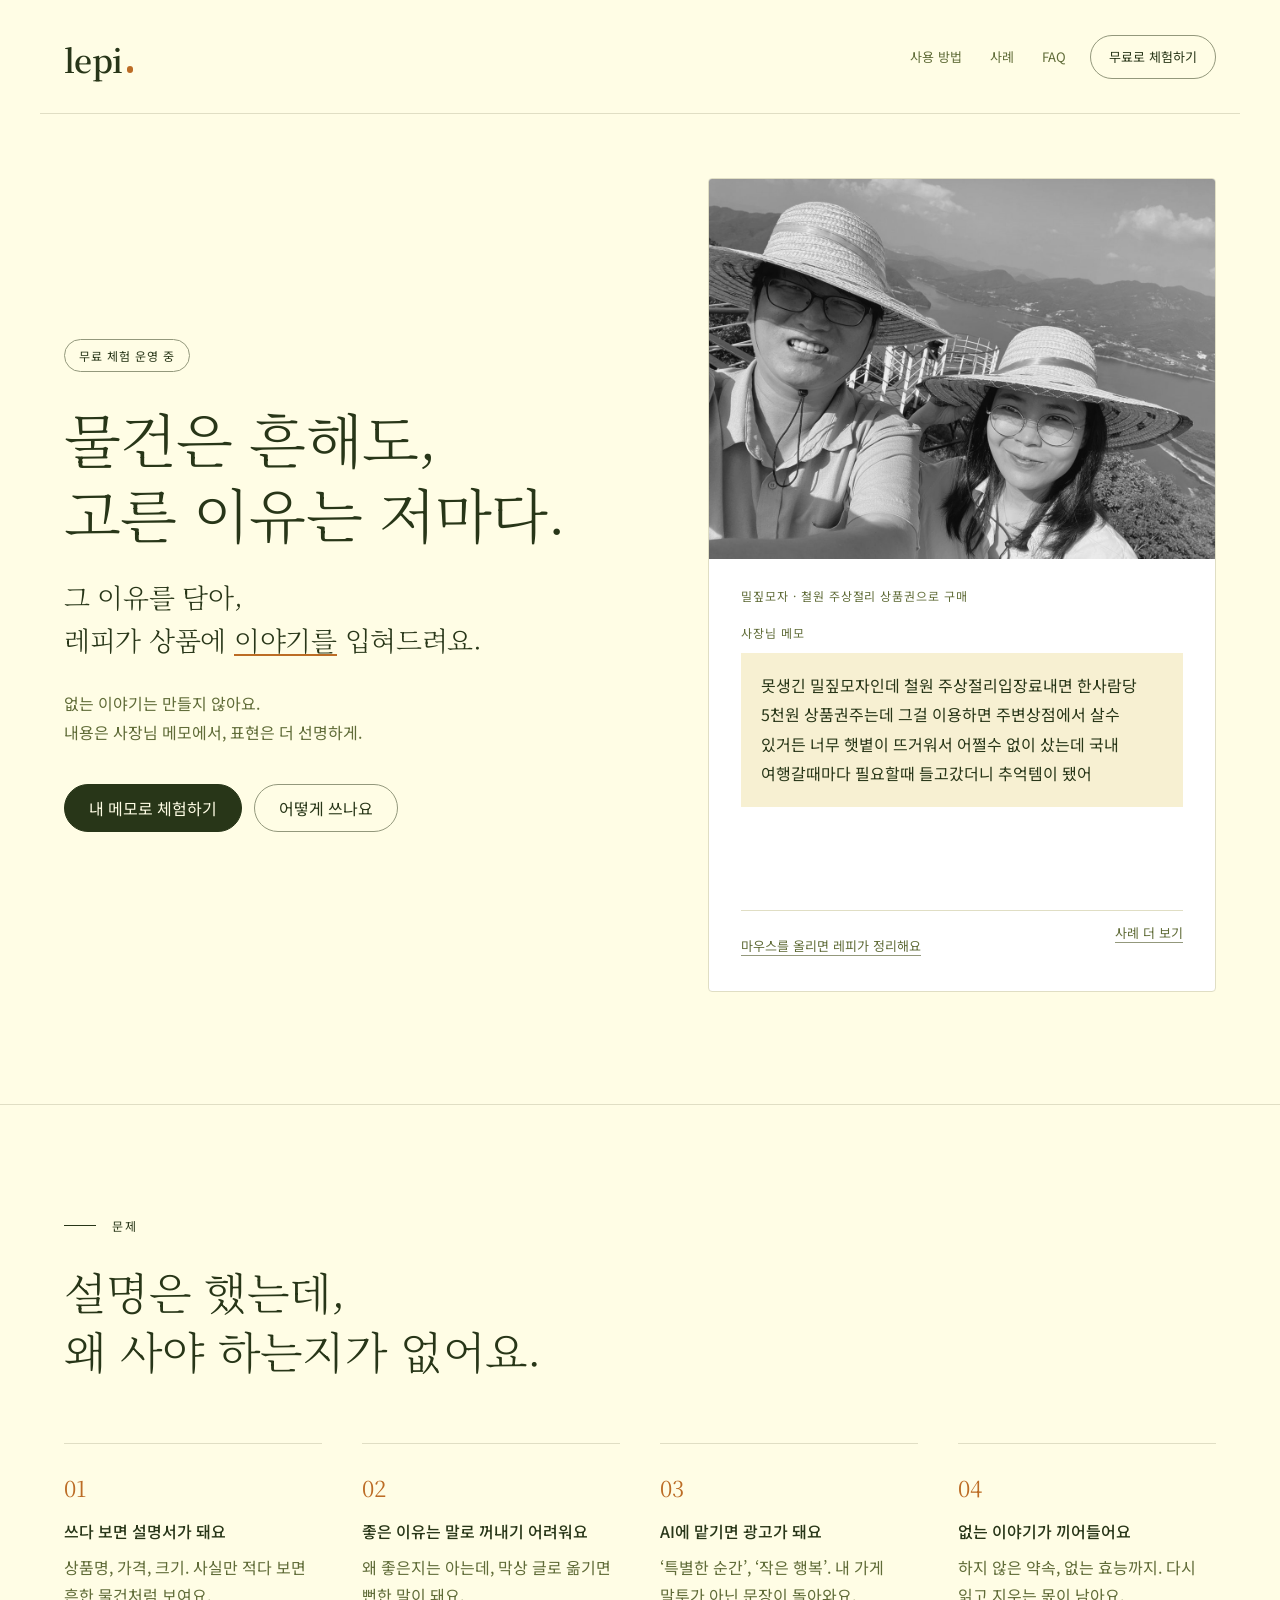
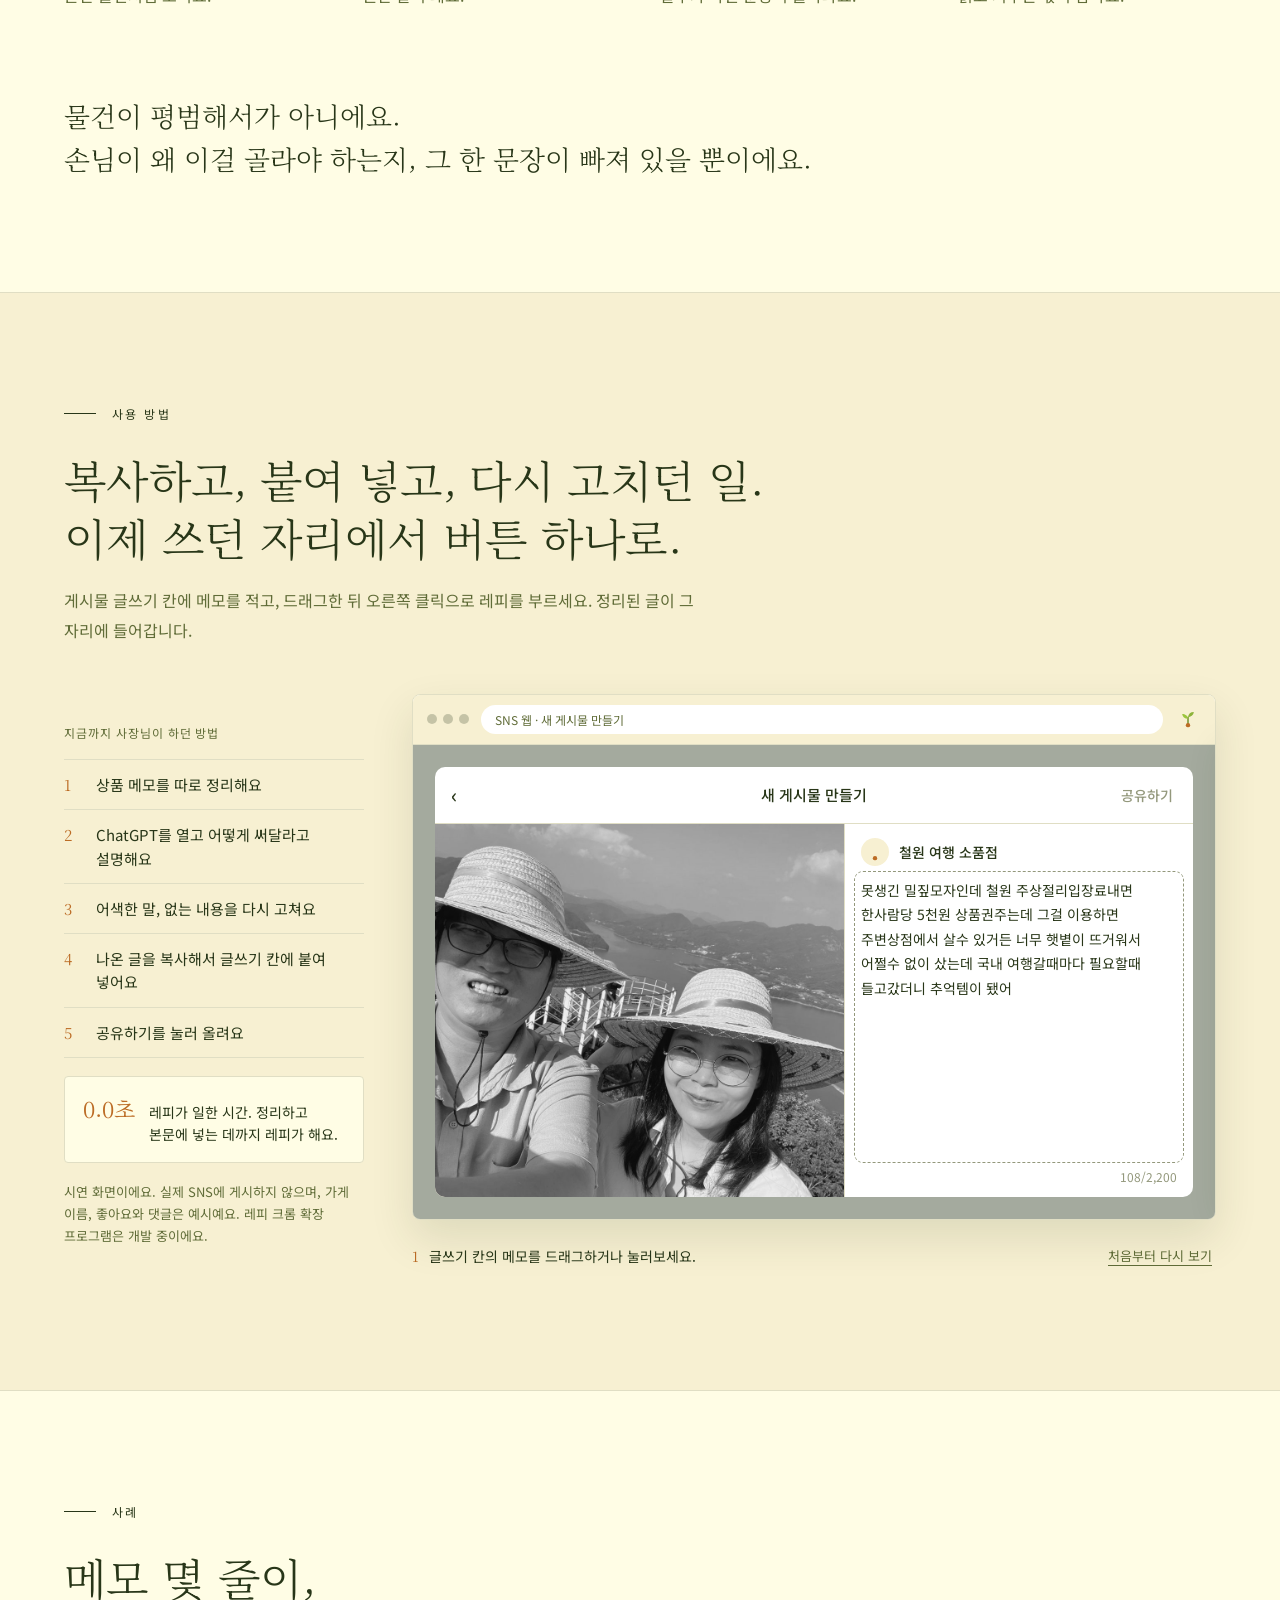
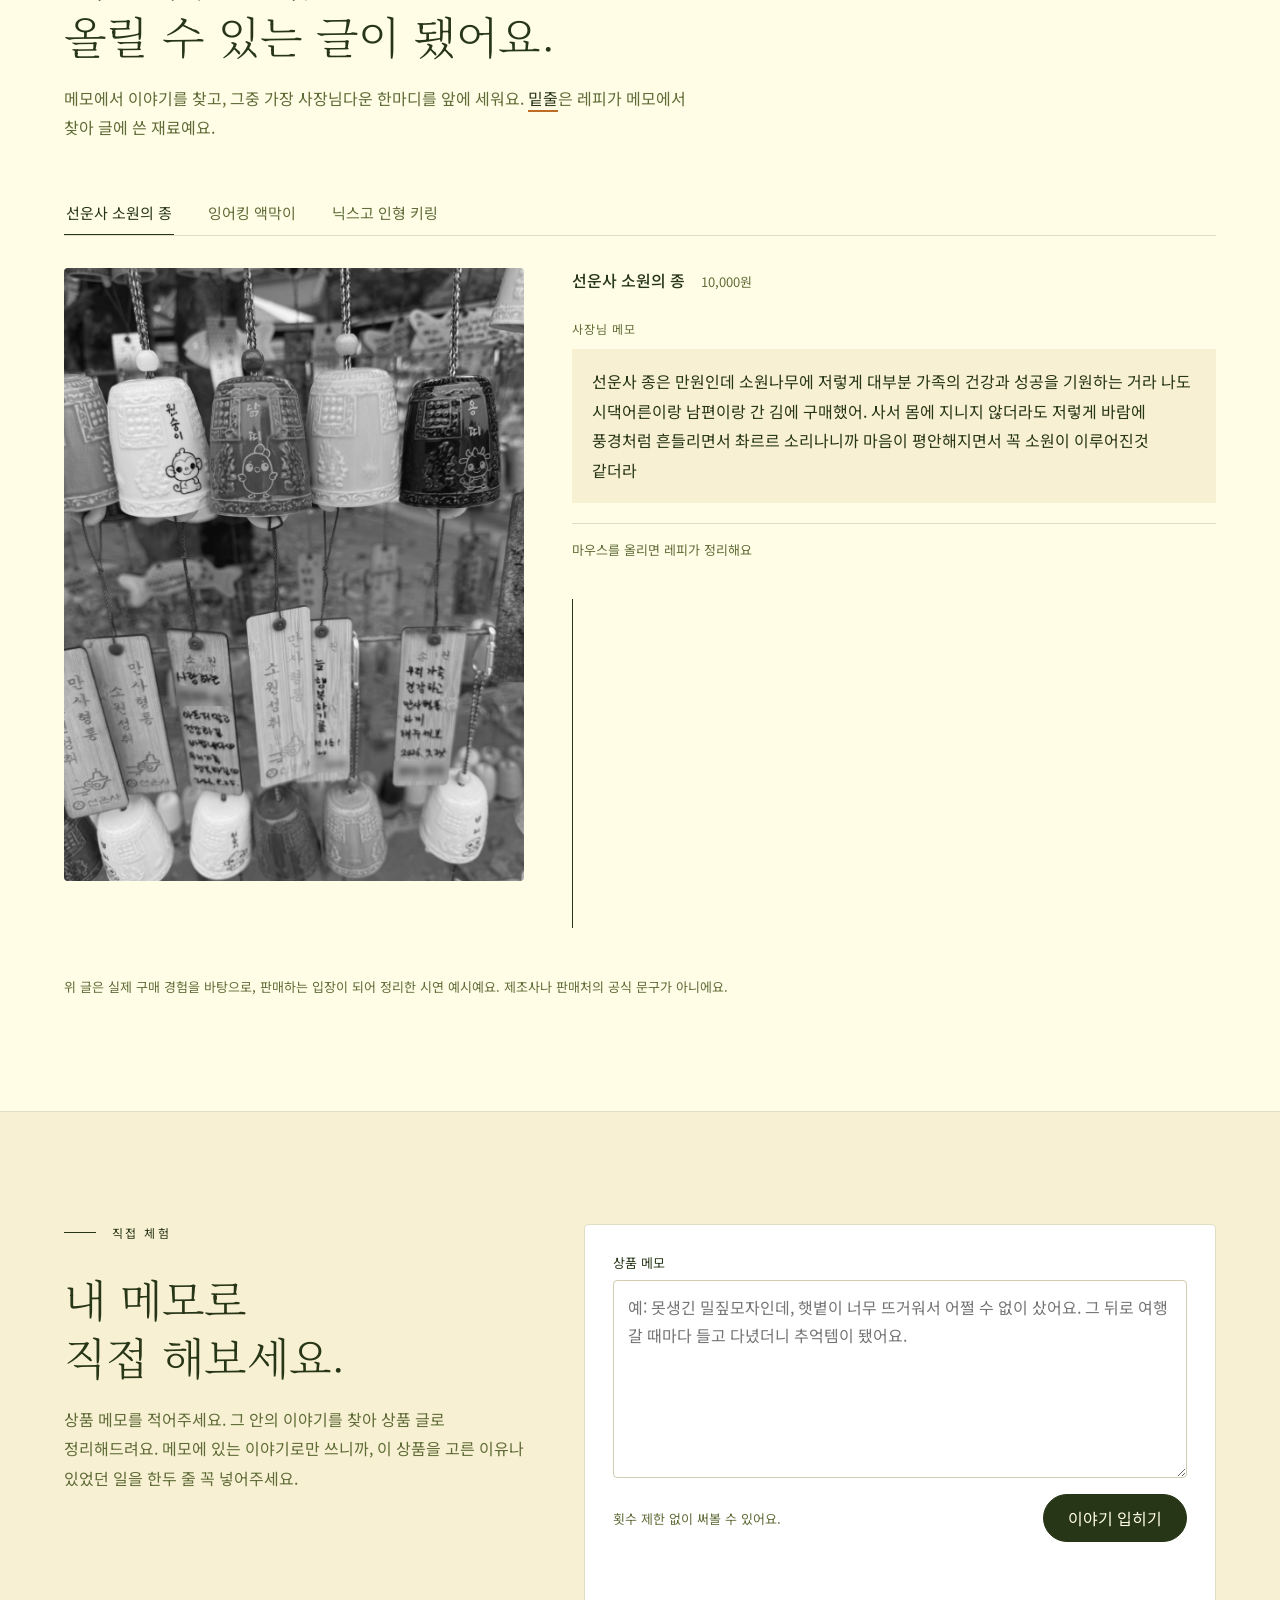
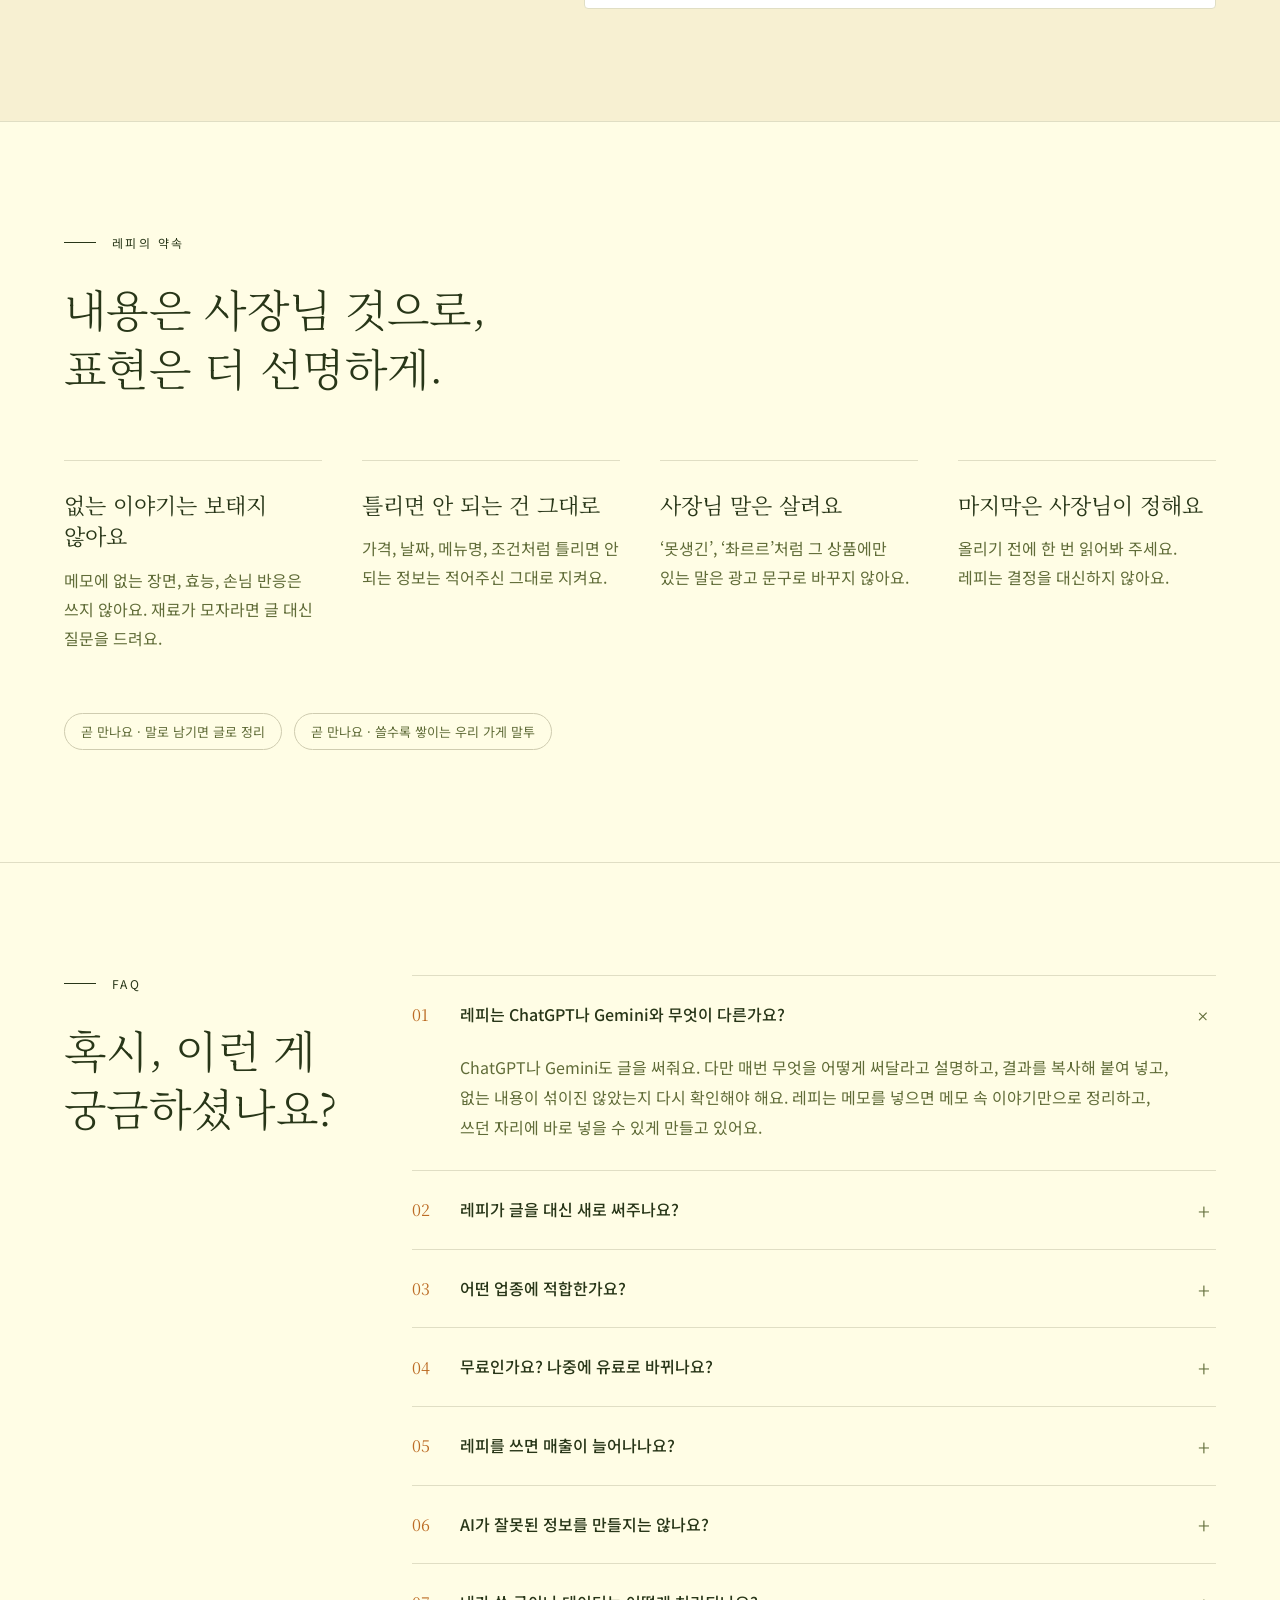
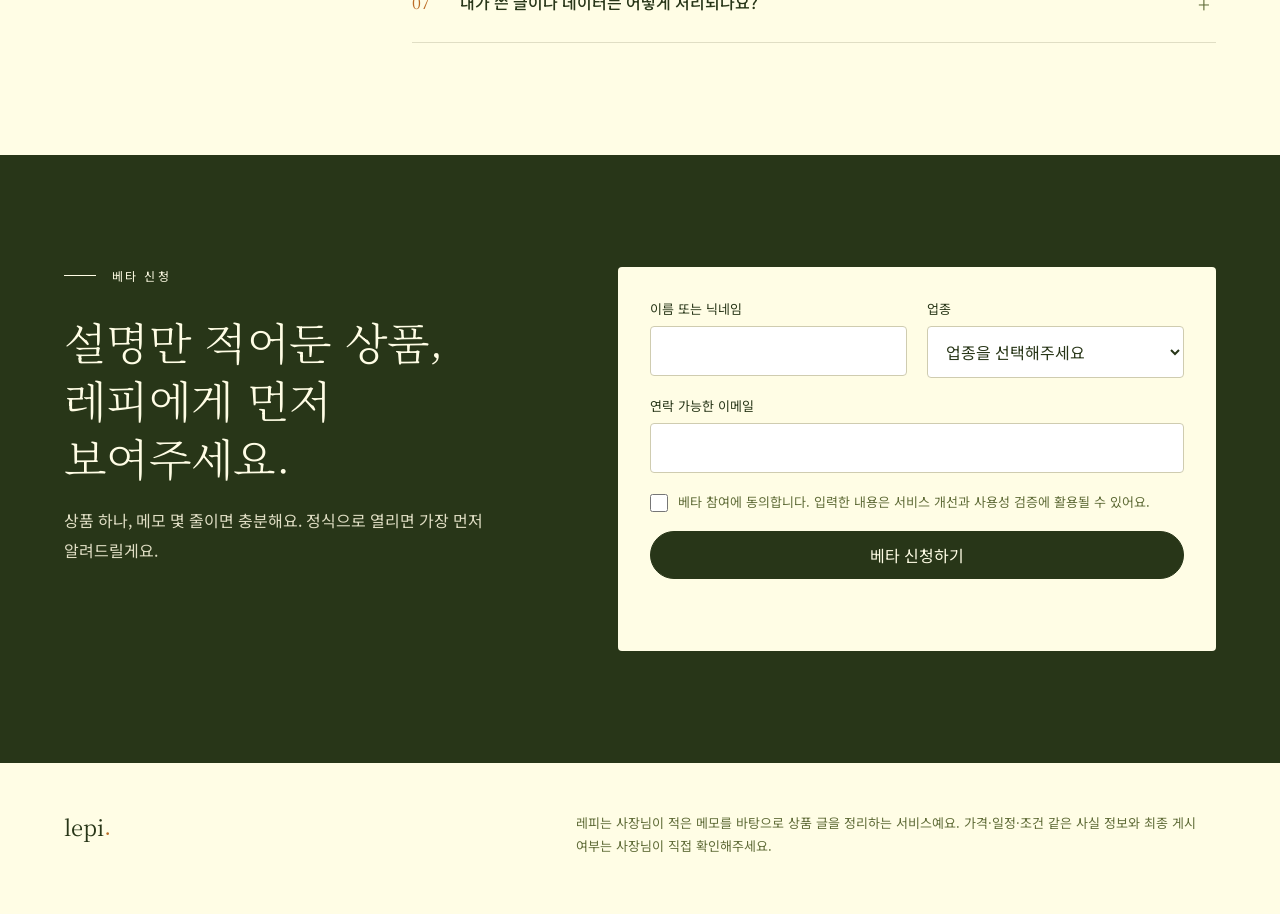
==== commit a495f50c: "mission_A1-3: 홈페이지를 새 디자인 시안으로 교체 - 흑백→컬러 상품 하이라이트, 로고 새싹 인터랙션 - 사용 방법: PC 글쓰기 창 + 레피 사이드바 시연(본문 삽입 " ====
--- a/mission_A1-3/index.html
+++ b/mission_A1-3/index.html
@@ -1,8 +1,8 @@
-<!DOCTYPE html>
+<!doctype html>
 <html lang="ko">
 <head>
-  <meta charset="UTF-8" />
-  <meta name="viewport" content="width=device-width, initial-scale=1.0" />
+<meta charset="utf-8">
+<meta name="viewport" content="width=device-width, initial-scale=1">
   <title>레피 | 메모 몇 줄로 쓰는 상품 스토리</title>
   <meta name="description" content="사장님이 적은 메모에서 상품의 이야기를 찾아 상세페이지와 SNS 글로 정리해드려요. 없는 이야기는 만들지 않아요. 무료 베타 운영 중." />
 
@@ -28,1684 +28,731 @@
        넣어 요청을 하나 줄인다. 딥포레스트 바탕에 샌드 점(6.0:1). -->
   <link rel="icon" href="data:image/svg+xml,%3Csvg xmlns='http://www.w3.org/2000/svg' viewBox='0 0 32 32'%3E%3Crect width='32' height='32' fill='%23283618'/%3E%3Ccircle cx='16' cy='16' r='7' fill='%23DDA15E'/%3E%3C/svg%3E" />
 
-  <link rel="preconnect" href="https://fonts.googleapis.com" />
-  <link rel="preconnect" href="https://fonts.gstatic.com" crossorigin />
-  <link href="https://fonts.googleapis.com/css2?family=Noto+Serif+KR:wght@200;300;400&display=swap" rel="stylesheet" />
-  <style>
-    /* ── CSS Variables ──
-       Olive Garden Feast — 크림 · 딥 포레스트 · 올리브 · 샌드 · 번트 오커
-       강조는 바탕에 따라 나눠 쓴다. 밝은 면은 --accent(오커, 크림 위 3.8:1),
-       어두운 면은 --accent-dark(샌드, 포레스트 위 6.0:1).
-       샌드는 크림 위에서 2.1:1이라 밝은 면의 선·텍스트로는 쓰지 않는다. */
-    :root {
-      /* Earthy Caramel Glow(FEFAE0)와 Whimsical Cherry Farm(FFFFEA)의 중간값.
-         토큰을 반투명으로 두면 어두운 면의 글자색(color: var(--bg))까지 비쳐서
-         깨지므로 불투명한 결과값으로 고정한다. */
-      --bg: #FFFDE5;
-      --surface: #F7F0D2;
-      --fg: #283618;
-      --muted: #606C38;
-      /* 선은 세 층이다.
-         --border:  nav 하단 구분선 + 버튼/태그/입력창 테두리.  2.92:1  진하게
-         --rule:    본문 안쪽 목록선. 블러시.                   1.56:1
-         --divider: 섹션 사이 구분선.                          1.32:1  가장 옅게
-         섹션 구분은 선이 아니라 120px 여백이 맡는다. */
-      --border: #93987C;
-      --rule: #EBC3BE;
-      --divider: #E0DEC4;
-      --accent: #BC6C25;
-      --accent-dark: #DDA15E;
-      --serif: 'Noto Serif KR', 'Apple SD Gothic Neo', serif;
-      --ease: cubic-bezier(0.16, 1, 0.3, 1);
-    }
-
-    *, *::before, *::after { box-sizing: border-box; margin: 0; padding: 0; }
-    html { scroll-behavior: smooth; }
-    body {
-      background: var(--bg);
-      color: var(--fg);
-      font-family: -apple-system, BlinkMacSystemFont, 'Segoe UI',
-                   'Apple SD Gothic Neo', 'Noto Sans KR', 'Malgun Gothic', sans-serif;
-      font-size: 16px;
-      line-height: 1.6;
-      -webkit-font-smoothing: antialiased;
-      /* 브라우저 기본값은 한글을 아무 글자에서나 끊어 단어가 중간에 갈라진다.
-         keep-all로 띄어쓰기 단위로만 끊고, 긴 영문/이메일은 break-word로 예외 처리한다. */
-      word-break: keep-all;
-      overflow-wrap: break-word;
-    }
-
-    /* 줄 길이를 고르게 나눈다. 단 <br>로 줄을 직접 잡아둔 요소
-       (.sh · .hero-promise · .prob-callout · .cta-h · .cta-sub)는 제외한다.
-       balance는 브라우저가 줄을 재분배하는 기능이라 수동 줄바꿈과 충돌한다. */
-    .prob-title, .sol-title, .feat-title, .faq-q-text, .test-desc {
-      text-wrap: balance;
-    }
-    /* 여러 줄 본문은 마지막 줄에 한 단어만 남는 것을 막는다. */
-    .prob-desc, .sol-desc, .feat-desc,
-    .faq-body-inner, .fc-label, .test-result-text, .foot-disc p {
-      text-wrap: pretty;
-    }
-
-    /* ── 키보드 접근 ──
-       마우스 클릭에는 테두리가 안 뜨고 탭 이동에만 뜨도록 :focus-visible을 쓴다.
-       어두운 면(#cta·footer)에서는 오커가 3.4:1로 약해 샌드로 바꾼다. */
-    a:focus-visible, button:focus-visible, input:focus-visible,
-    select:focus-visible, textarea:focus-visible, [tabindex]:focus-visible {
-      outline: 2px solid var(--accent);
-      outline-offset: 3px;
-    }
-    #cta a:focus-visible, #cta button:focus-visible, #cta input:focus-visible,
-    #cta select:focus-visible, #cta textarea:focus-visible,
-    footer a:focus-visible {
-      outline-color: var(--accent-dark);
-    }
-    .skip-link {
-      position: absolute; left: 16px; top: -60px; z-index: 200;
-      background: var(--fg); color: var(--bg);
-      padding: 10px 18px; font-size: 13px; text-decoration: none;
-      transition: top 0.2s var(--ease);
-    }
-    .skip-link:focus { top: 16px; }
-
-    /* ── Layout ── */
-    .container { max-width: 1120px; margin: 0 auto; padding: 0 32px; }
-    section { padding: 120px 0; border-bottom: 1px solid var(--divider); }
-
-    /* ── NAV ── */
-    nav {
-      position: sticky; top: 0; z-index: 100;
-      background: rgba(254,250,224,0.92);
-      backdrop-filter: blur(12px);
-      border-bottom: 1px solid var(--border);
-      padding: 20px 0;
-    }
-    nav .container { display: flex; justify-content: space-between; align-items: center; }
-    .logo {
-      font-size: 14px; font-weight: 500;
-      letter-spacing: 0.12em; text-transform: uppercase;
-    }
-    .logo-dot { color: var(--accent); }
-    .nav-right { display: flex; align-items: center; gap: 32px; }
-    .nav-link {
-      font-size: 11px; font-weight: 500; color: var(--muted);
-      text-decoration: none; letter-spacing: 0.15em; text-transform: uppercase;
-      transition: color 0.3s ease;
-    }
-    .nav-link:hover { color: var(--fg); }
-    .nav-cta {
-      font-size: 11.5px; font-weight: 500; color: var(--fg);
-      text-decoration: none; letter-spacing: 0.1em; text-transform: uppercase;
-      padding: 7px 16px; border: 1px solid var(--fg);
-      transition: background 0.3s ease, color 0.3s ease;
-    }
-    .nav-cta:hover { background: var(--fg); color: var(--bg); }
-
-    /* ── Section Label (FeaturedSpotlight 패턴) ── */
-    .sl {
-      display: flex; align-items: center; gap: 16px;
-      margin-bottom: 48px; cursor: default;
-    }
-    /* 호버 반응을 뺐다. .sl은 cursor: default인 정적 표지판인데
-       마우스가 스치면 선이 50% 길어지고 자간이 두 배가 됐다.
-       누를 수 없는 것이 움직이면 누를 수 있다는 신호가 된다. */
-    .sl-line {
-      height: 1px; background: var(--fg); width: 32px;
-    }
-    /* 한글은 획이 많아 10px에서 자획이 붙는다. 넓은 자간도 대문자 라틴용 기법이라
-       한글에서는 단어가 흩어져 더 안 읽힌다 — 크기를 올리고 자간은 줄인다. */
-    .sl-text {
-      font-size: 12.5px; font-weight: 500;
-      text-transform: uppercase; letter-spacing: 0.16em; color: var(--fg);
-    }
-    /* 섹션 번호(01~06)는 제거했다. 문제·해결·특징·FAQ·체험·베타는 순서가 없는
-       병렬 목록이라, 번호를 붙이면 없는 순서를 있는 것처럼 말하게 된다.
-       해결 섹션 안의 단계 번호(.sol-n)는 실제 순서이므로 남긴다. */
-
-    /* ── Section Heading ── */
-    .sh {
-      font-family: var(--serif);
-      font-size: clamp(29px, 4.6vw, 56px);
-      font-weight: 300; line-height: 1.28;
-      letter-spacing: -0.015em; color: var(--fg);
-      /* 슬로건 첫 줄 "전하고 싶은 의미는 그대로,"가 56px에서 약 730px 필요하다. */
-      margin-bottom: 64px; max-width: 760px;
-    }
-
-    /* ── Arrow Button (FeaturedSpotlight CTA pattern) ── */
-    .arr-btn {
-      display: inline-flex; align-items: center; gap: 14px;
-      text-decoration: none; cursor: pointer;
-      background: none; border: none; font-family: inherit; padding: 0;
-    }
-    .arr-circle {
-      width: 44px; height: 44px; border-radius: 50%;
-      border: 1px solid var(--fg);
-      display: flex; align-items: center; justify-content: center;
-      transition: background 0.5s var(--ease), box-shadow 0.5s var(--ease);
-      flex-shrink: 0;
-    }
-    .arr-circle svg {
-      stroke: var(--fg);
-      transition: stroke 0.5s var(--ease), transform 0.5s var(--ease);
-    }
-    .arr-btn:hover .arr-circle { background: var(--fg); box-shadow: 0 8px 32px rgba(40,54,24,0.18); }
-    .arr-btn:hover .arr-circle svg { stroke: var(--bg); transform: rotate(45deg); }
-    /* 기본 opacity가 0.5였다. 크림 바탕에서 실효 2.84:1 — 아래 --border 주석에
-       적어둔 본문 4.5:1 기준에 못 미치고, 호버로만 밝아지니 터치 기기에서는
-       내내 그 상태로 남는다. 페이지에서 가장 중요한 행동의 이름이라 1로 둔다.
-       살짝 미끄러지는 움직임은 "누르면 뭔가 있다"는 신호라 남기되, 라벨이
-       또렷해진 만큼 쉬는 자리가 원에 붙어 보여 8px에서 4px로 줄인다.
-       (opacity는 :disabled에서만 쓰이므로 전환 목록에는 남긴다.) */
-    .arr-label {
-      font-size: 11.5px; font-weight: 500;
-      text-transform: uppercase; letter-spacing: 0.14em; color: var(--fg);
-      transition: opacity 0.5s var(--ease), transform 0.5s var(--ease);
-      opacity: 1; transform: translateX(-4px);
-    }
-    .arr-btn:hover .arr-label { transform: translateX(0); }
-
-    /* ── HERO ── */
-    #hero {
-      min-height: 90vh;
-      display: flex; align-items: center;
-      padding: 80px 0;
-    }
-    /* 세로 가운데 정렬을 위해 #hero만 flex인데, 그 탓에 .container가 flex
-       아이템이 된다. 블록이던 다른 섹션과 달리 주축으로 늘어나지 않고 내용
-       크기만큼만 잡히고, margin: 0 auto가 남는 공간을 나눠 가운데로 민다.
-       그래서 히어로만 다른 섹션보다 좁고 안쪽에서 시작한다 — 폭에 상관없이
-       일어나며, 내용이 가용 폭에 얼마나 못 미치느냐에 따라 어긋나는 양이
-       달라진다. 데스크톱에서는 2열 격자가 1120px을 다 채우지 못해서,
-       900px 이하에서는 1열이 되면서 더 크게 벌어진다.
-       스크롤로 이어 보는 자리라 시작 선은 모든 섹션이 같아야 한다. */
-    #hero > .container { width: 100%; }
-    .hero-grid {
-      display: grid; grid-template-columns: 1fr 1fr;
-      gap: 80px; align-items: end; width: 100%;
-    }
-    .hero-badge {
-      display: inline-flex; align-items: center; gap: 10px;
-      font-size: 11.5px; font-weight: 500;
-      text-transform: uppercase; letter-spacing: 0.14em; color: var(--muted);
-      margin-bottom: 40px;
-    }
-    /* 깜빡이는 점을 짧은 선으로 바꿨다. 점멸은 서버 모니터링 UI의 기호인데
-       여기서는 감시하는 대상이 없다 — 기능인 척하는 장식이었다.
-       섹션 라벨(.sl-line)이 쓰는 것과 같은 선이라 페이지 문법에 맞는다. */
-    .badge-rule {
-      width: 24px; height: 1px; flex-shrink: 0;
-      background: var(--accent);
-    }
-    /* 두 줄이 각각 한 줄로 유지되도록 크기를 제한한다.
-       왼쪽 칸은 최대 488px(컨테이너 1120 − 패딩 64 − 갭 80, ÷2)이고
-       긴 줄 "고른 이유는 저마다."가 실측 8.46em이다 → 상한 56px.
-       vw 계수도 900~1120px 구간에서 같은 제약을 받는다. 901px에서 칸이
-       378px인데 세로 스크롤바(약 15px)가 있으면 371px이라, 4.7vw(42px)로 여유를 둔다.
-       600px 이하는 아래에서 따로 잡는다. */
-    .hero-h1 {
-      font-family: var(--serif);
-      font-size: clamp(36px, 4.7vw, 56px);
-      font-weight: 300; line-height: 1.16;
-      letter-spacing: -0.02em; margin-bottom: 24px;
-    }
-    .hero-h1 em { font-style: normal; display: block; }
-    /* 둘째 줄 "레피가 상품에 이야기를 입혀드려요."가 약 15.4em이라
-       27px × 15.4 ≈ 416px. 폭 480px 안에 한 줄로 들어간다. */
-    .hero-promise {
-      font-family: var(--serif);
-      font-size: clamp(18px, 2.3vw, 27px);
-      font-weight: 400; line-height: 1.45;
-      letter-spacing: -0.01em; color: var(--fg);
-      max-width: 480px; margin-bottom: 30px;
-    }
-    .hero-promise b { font-weight: 500; }
-    .hero-sub {
-      font-size: 15px; color: var(--muted);
-      line-height: 1.8; max-width: 380px; margin-bottom: 48px;
-    }
-    .hero-btns { display: flex; gap: 20px; flex-wrap: wrap; }
-    /* hero right — 사례 미리보기. 메모·결과 모양은 사례 섹션(.case-*)을
-       그대로 쓰고, 첫 화면 한 칸에 들어가도록 사진 높이와 간격만 줄인다. */
-    .hero-right { display: flex; flex-direction: column; }
-    /* 원본 4:3을 3:2로 조금만 자른다. 두 사람 얼굴은 가운데 있어 남는다. */
-    .hero-case-photo img {
-      display: block; width: 100%; height: auto;
-      aspect-ratio: 3 / 2; object-fit: cover;
-      margin-bottom: 24px;
-    }
-    .hero-right .case-memo { font-size: 13.5px; line-height: 1.8; }
-    .hero-right .case-result { margin-top: 24px; }
-    .hero-right .case-headline {
-      font-size: clamp(19px, 2vw, 23px); margin-bottom: 0;
-    }
-    .hero-case-more {
-      align-self: flex-start; margin-top: 24px;
-      font-size: 13px; color: var(--muted);
-      text-decoration: underline; text-decoration-color: var(--rule);
-      text-underline-offset: 5px;
-    }
-    .hero-case-more:hover { color: var(--fg); }
-
-    /* ── PROBLEM ── */
-    /* 720px은 이 페이지의 기준 폭이다 — .sol-steps · .faq-list · .test-form이
-       모두 여기에 맞춰 있다. 문제 목록만 상한이 없어 가로선이 컨테이너 끝까지
-       뻗었고, 바로 다음 섹션인 해결의 선보다 300px 넘게 길었다. 두 섹션은
-       같은 헤어라인 문법을 쓰는 목록이라 선 길이가 다르면 그것부터 보인다. */
-    .prob-list { display: flex; flex-direction: column; max-width: 720px; }
-    .prob-row {
-      display: grid; grid-template-columns: 48px 1fr;
-      gap: 32px; align-items: start;
-      padding: 28px 0;
-      border-top: 1px solid var(--rule);
-      cursor: default;
-    }
-    .prob-row:last-child { border-bottom: 1px solid var(--rule); }
-    .prob-n {
-      font-family: 'SF Mono', 'Fira Code', 'Courier New', monospace;
-      font-size: 11px; color: var(--muted);
-      padding-top: 3px;
-      transition: color 0.5s var(--ease);
-    }
-    /* 위치 이동은 뺐다. 색 변화만 남긴다 —
-       색이 진해지는 것은 "지금 이 줄을 읽고 있다"는 표시이고,
-       옆으로 미는 것은 "누르면 뭔가 있다"는 신호다. 앞만 남긴다.
-       한때 이 줄에 아이콘을 하나씩 붙여 호버 때 함께 밝혔는데, 시계·전구·
-       돋보기처럼 개념을 그림으로 옮긴 것들이라 아무 정보도 더하지 않았다
-       (그래서 좁은 화면에서는 통째로 숨기고 있었다). 호버 반응은 번호와
-       설명문의 색으로 충분하다 — 설명문 한 줄 전체가 5.52:1에서 12.53:1로
-       진해지는 쪽이 22px 아이콘 하나보다 넓게 움직인다. */
-    .prob-row:hover .prob-n { color: var(--fg); }
-    .prob-title {
-      font-size: 17px; font-weight: 400; margin-bottom: 6px;
-    }
-    .prob-desc {
-      font-size: 14px; color: var(--muted); line-height: 1.7;
-      transition: color 0.5s var(--ease);
-    }
-    .prob-row:hover .prob-desc { color: var(--fg); }
-    /* 문제 섹션의 결론. 테두리 대신 서체로 무게를 준다.
-       줄은 <br>로 직접 끊는다. 가장 긴 줄이 한글 열여섯 자 남짓이라 26px에서도
-       460px 안팎이고, 위 목록(720px)보다 짧게 끝난다. max-width는 문구가
-       길어질 때를 대비한 안전선일 뿐 지금 문장은 닿지 않는다. */
-    .prob-callout {
-      margin-top: 72px;
-      font-family: var(--serif);
-      font-size: clamp(19px, 2.2vw, 26px);
-      font-weight: 300; line-height: 1.5;
-      letter-spacing: -0.01em;
-      max-width: 860px;
-    }
-    .prob-callout strong { font-weight: 500; }
-
-    /* ── SOLUTION ── */
-    .sol-steps { max-width: 720px; }
-    .sol-step {
-      display: grid; grid-template-columns: 48px 1fr;
-      gap: 32px; padding: 28px 0;
-      border-top: 1px solid var(--rule);
-    }
-    .sol-step:last-of-type { border-bottom: 1px solid var(--rule); }
-    .sol-n {
-      font-family: 'SF Mono', 'Fira Code', 'Courier New', monospace;
-      font-size: 11px; color: var(--muted); padding-top: 3px;
-    }
-    .sol-title { font-size: 17px; font-weight: 400; margin-bottom: 6px; }
-    .sol-desc { font-size: 14px; color: var(--muted); line-height: 1.7; }
-
-    /* ── FEATURES ──
-       박스 격자를 버리고 세로 헤어라인으로 나눈다. 문제·해결 섹션의 가로선과
-       같은 문법이라 이질적이지 않고, 칸이 비어도 아무 일도 생기지 않는다.
-       (이전 격자는 배경색을 1px 틈으로 비추는 방식이라 빈 칸이 덩어리로 드러났다.) */
-    .feat-photo {
-      margin: 0 0 56px; overflow: hidden; background: var(--surface);
-    }
-    .feat-photo img { display: block; width: 100%; height: auto; }
-
-    /* 다섯 칸이 균등하다가, 하나에 커서를 올리면 그 칸만 2.4배로 늘고
-       나머지 넷이 균일하게 줄어든다. 2.4 + 4×0.65 = 5로 총합이 유지돼
-       행 전체 폭은 그대로다. JS 없이 flex-grow 전환만 쓴다. */
-    .feat-row { display: flex; }
-    .feat-item {
-      flex: 1 1 0; min-width: 0;
-      padding: 0 18px 0 24px;
-      border-left: 1px solid var(--rule);
-      transition: flex-grow 0.55s var(--ease);
-      /* 다섯째 항목만 제목 아래 태그가 하나 더 있어 내용 높이가 다르다.
-         상자는 전체 높이를 유지해 세로선을 온전히 그리고,
-         내용만 가운데로 모아 넷이 위로 쏠려 보이지 않게 한다. */
-      display: flex; flex-direction: column; justify-content: center;
-    }
-    /* 선은 카드끼리 마주보는 자리에만 둔다. 첫 항목 왼쪽은 바깥 모서리라
-       선을 빼고, 글자를 섹션 제목과 같은 선에 맞춘다. */
-    .feat-item:first-child { border-left: none; padding-left: 0; }
-    .feat-row:hover .feat-item,
-    .feat-row:focus-within .feat-item { flex-grow: 0.65; }
-    .feat-item:hover,
-    .feat-item:focus-within { flex-grow: 2.4; }
-    .feat-item:focus-visible { outline: 2px solid var(--fg); outline-offset: 4px; }
-
-    /* 설명문은 접어둔다. 접힌 칸은 120px 남짓이라 제목만으로도 빠듯하다.
-       grid-template-rows 0fr→1fr은 높이를 매끄럽게 전환하는 방법이다. */
-    .feat-body {
-      display: grid; grid-template-rows: 0fr;
-      transition: grid-template-rows 0.55s var(--ease);
-    }
-    .feat-body > p { overflow: hidden; }
-    .feat-item:hover .feat-body,
-    .feat-item:focus-within .feat-body { grid-template-rows: 1fr; }
-
-    /* 라벨이 위, 내용이 아래. "이건 지금 됨 → 뭐가 되는지" 순서로 읽힌다. */
-    .feat-tag {
-      display: inline-block;
-      font-size: 11px; font-weight: 600;
-      text-transform: uppercase; letter-spacing: 0.1em;
-      padding: 4px 10px; border: 1px solid;
-    }
-    /* 되는 기능에는 라벨을 안 붙인다 — 되는 게 기본이므로 말할 필요가 없다.
-       아직인 것 하나에만 붙이고, 그것도 제목 아래에 둬서
-       다섯 제목의 시작 높이가 어긋나지 않게 한다.
-       (그리드 밖 각주의 태그는 혼자 있으므로 박스를 유지한다.) */
-    .feat-row .feat-tag {
-      border: none; padding: 0;
-      display: block; margin-bottom: 12px;
-      font-size: 11px; letter-spacing: 0.12em;
-      color: var(--muted);
-    }
-    .feat-title { font-size: 18px; font-weight: 500; margin: 0 0 8px; letter-spacing: -0.01em; }
-    .feat-desc { font-size: 13.5px; color: var(--muted); line-height: 1.75; }
-
-    /* 아직 시점이 없는 기능. 항목 행 밖에 한 줄 각주로 둔다. */
-    .feat-later {
-      margin-top: 44px;
-      display: flex; align-items: baseline; gap: 14px; flex-wrap: wrap;
-      font-size: 13.5px; color: var(--muted); line-height: 1.7;
-    }
-    .feat-later b { color: var(--fg); font-weight: 500; }
-    .feat-later .feat-tag { flex-shrink: 0; }
-
-    /* 글자색은 4.5:1을 넘는 값만 쓴다 — --border(2.92:1)는 테두리 전용.
-       "지금 되는 기능"에는 라벨을 붙이지 않으므로 등급은 둘뿐이다. */
-
-    .tag-next { border-color: var(--muted); color: var(--muted); } /* 정식 출시 예정 */
-    .tag-soon { border-color: var(--border); color: var(--muted); }/* 고도화 예정 */
-
-    /* ── FAQ ── */
-    .faq-list { max-width: 720px; }
-    .faq-item { border-top: 1px solid var(--rule); }
-    .faq-item:last-child { border-bottom: 1px solid var(--rule); }
-    .faq-btn {
-      width: 100%; text-align: left; background: none; border: none;
-      cursor: pointer; font-family: inherit; padding: 26px 0;
-      display: grid; grid-template-columns: 48px 1fr 20px;
-      gap: 24px; align-items: center;
-    }
-    .faq-btn:hover .faq-q-text { transform: translateX(4px); }
-    .faq-n {
-      font-family: 'SF Mono', 'Fira Code', 'Courier New', monospace;
-      font-size: 11px; color: var(--muted);
-    }
-    .faq-q-text {
-      font-size: 16px; font-weight: 400; color: var(--fg);
-      transition: transform 0.4s var(--ease);
-    }
-    .faq-chev {
-      width: 16px; height: 16px; color: var(--muted);
-      transition: transform 0.4s var(--ease);
-      flex-shrink: 0;
-    }
-    .faq-item.open .faq-chev { transform: rotate(180deg); }
-    .faq-body { max-height: 0; overflow: hidden; transition: max-height 0.4s var(--ease); }
-    .faq-item.open .faq-body { max-height: 360px; }
-    .faq-body-inner {
-      padding: 0 0 26px 72px;
-      font-size: 14px; color: var(--muted); line-height: 1.8;
-    }
-
-    /* ── TEST (LEPI TEST) ── */
-    .test-desc {
-      font-size: 15px; color: var(--muted); line-height: 1.8;
-      max-width: 620px; margin-bottom: 56px;
-    }
-    .test-form { max-width: 720px; }
-    .test-label {
-      display: block; font-size: 12px; font-weight: 500;
-      text-transform: uppercase; letter-spacing: 0.14em; color: var(--muted);
-      margin-bottom: 12px;
-    }
-    .test-textarea {
-      width: 100%; background: transparent;
-      border: 1px solid var(--border); color: var(--fg);
-      font-family: inherit; font-size: 15px; line-height: 1.7;
-      padding: 20px; resize: vertical; outline: none;
-      transition: border-color 0.3s ease;
-      margin-bottom: 28px;
-    }
-    .test-textarea::placeholder { color: var(--muted); opacity: 0.7; }
-    .test-textarea:focus { border-color: var(--fg); }
-    /* 쿨다운 중에는 남은 시간이 라벨에 뜬다. 버튼 전체를 흐리게 하면
-       그 글자까지 묻히므로(0.4 × 0.5 = 0.2), 동그라미만 흐리고 글자는 살린다. */
-    button.arr-btn:disabled { cursor: default; pointer-events: none; }
-    button.arr-btn:disabled .arr-circle { opacity: 0.3; }
-    button.arr-btn:disabled .arr-label { opacity: 0.85; }
-    /* 라벨은 상자 밖, 상자는 그 아래. "원문" 라벨과 왼쪽 끝이 맞는다. */
-    .test-result-wrap { margin-top: 48px; max-width: 720px; }
-    /* 결과 라벨은 원문 라벨보다 강하게 — 사용자가 기다린 자리다.
-       오커는 크림 위 3.90:1이라 12px 텍스트 기준(4.5:1)에 미달한다.
-       색 대신 진하기로 세운다 — 딥포레스트는 12.5:1. */
-    .test-label-strong { font-size: 13px; color: var(--fg); }
-    .test-result {
-      padding: 28px 32px;
-      border: 1px solid var(--fg);
-    }
-    .test-result-text {
-      font-size: 15px; line-height: 1.8; color: var(--fg);
-      white-space: pre-wrap;
-    }
-    /* 사례 카드의 간격은 사진 옆 넓은 칸 기준이라, 테두리 상자 안에서는 줄인다. */
-    .test-result .case-card { margin-bottom: 20px; }
-    .test-result .case-headline { margin-bottom: 18px; }
-    /* Writer가 문단 안에 넣은 줄바꿈(\n)을 화면에서도 줄바꿈으로 보여준다. */
-    .test-result .case-body p { white-space: pre-line; }
-    .test-questions {
-      padding-left: 20px; margin: 0 0 16px;
-      font-size: 15px; line-height: 1.8; color: var(--fg);
-    }
-    .test-questions li + li { margin-top: 6px; }
-    .test-error {
-      margin-top: 20px; font-size: 14px; color: #9c4a3c; max-width: 720px;
-    }
-    .test-notice {
-      margin-top: 24px; font-size: 14.5px; color: var(--fg);
-      max-width: 720px; line-height: 1.7;
-    }
-    .test-notice a {
-      color: var(--fg); text-decoration: underline;
-      text-decoration-color: var(--accent); text-underline-offset: 4px;
-      text-decoration-thickness: 2px;
-    }
-    .test-notice a:hover { color: var(--accent); }
-
-    /* ── CTA ── */
-    #cta {
-      background: var(--fg); color: var(--bg);
-      border-bottom: none;
-    }
-    /* 딥포레스트 바탕에서 본문 4.5:1을 넘으려면 알파 0.55가 하한이다.
-       읽어야 하는 텍스트는 전부 그 위로, 장식용 선은 낮게 둔다. */
-    #cta .sl-line { background: rgba(254,250,224,0.3); }
-    #cta .sl-text { color: rgba(254,250,224,0.62); }
-    .cta-grid {
-      display: grid; grid-template-columns: 1fr 1fr;
-      gap: 80px; align-items: start;
-    }
-    /* 히어로와 같은 제약. 왼쪽 칸 488px에 "레피에게 먼저 보여주세요."가
-       약 11.6em이라 상한 38px, vw 계수 3.4가 한계다. */
-    .cta-h {
-      font-family: var(--serif);
-      font-size: clamp(26px, 3.4vw, 38px);
-      font-weight: 300; line-height: 1.24;
-      letter-spacing: -0.015em; color: var(--bg);
-      margin-bottom: 20px;
-    }
-    .cta-sub { font-size: 14px; color: rgba(254,250,224,0.66); line-height: 1.8; }
-
-    /* form — underline only */
-    .fg { margin-bottom: 20px; }
-    /* 자간 0.12em은 라틴 대문자 라벨을 위한 값이다. 대문자는 글자마다 폭이
-       비슷하고 좌우 여백이 좁아 벌려줘야 읽히지만, 한글 음절은 이미 네모틀
-       안에 여백을 품고 있어 같은 값을 주면 낱자로 흩어진다. 다섯 라벨이 전부
-       한글이므로("이름 또는 닉네임", "운영 중인 SNS 채널" …) 0.02em만 남긴다 —
-       "SNS" 같은 약어가 뭉치지 않을 만큼이다. */
-    .fl {
-      display: block; font-size: 11.5px; font-weight: 500;
-      text-transform: uppercase; letter-spacing: 0.02em;
-      color: rgba(254,250,224,0.62); margin-bottom: 8px;
-    }
-    .fl .req { color: rgba(254,250,224,0.55); }
-    .fi, .fs, .ft {
-      width: 100%; background: transparent; border: none;
-      border-bottom: 1px solid rgba(254,250,224,0.3);
-      color: var(--bg); font-family: inherit; font-size: 15px;
-      padding: 10px 0; outline: none;
-      transition: border-color 0.3s ease;
-    }
-    .fi:focus, .fs:focus, .ft:focus { border-bottom-color: rgba(254,250,224,0.6); }
-    .fi::placeholder, .ft::placeholder { color: rgba(254,250,224,0.45); }
-    .fs option { background: var(--fg); color: var(--bg); }
-    .ft { resize: none; min-height: 56px; }
-    .fi:disabled, .fs:disabled, .ft:disabled {
-      opacity: 0.55; cursor: default; border-bottom-color: rgba(254,250,224,0.08);
-    }
-    .fc-wrap {
-      display: flex; gap: 12px; align-items: flex-start;
-      padding: 16px 0;
-      border-top: 1px solid rgba(254,250,224,0.08);
-      margin-top: 4px; margin-bottom: 28px;
-    }
-    .fc { width: auto; flex-shrink: 0; margin-top: 2px; }
-    /* 개인정보 수집 동의 문구. 법적으로 읽혀야 하는 텍스트라 가장 먼저 올린다. */
-    .fc-label { font-size: 12px; color: rgba(254,250,224,0.62); line-height: 1.65; }
-    .fc:disabled ~ .fc-label { opacity: 0.55; }
-
-    /* submit button — arr-btn inverted */
-    .submit-btn {
-      display: inline-flex; align-items: center; gap: 14px;
-      background: none; border: none; font-family: inherit;
-      cursor: pointer; padding: 0;
-      transition: opacity 0.6s var(--ease);
-    }
-    .submit-btn:disabled { cursor: default; pointer-events: none; }
-    .submit-btn:disabled:not(.success) { opacity: 0.4; }
-    .submit-circle {
-      width: 44px; height: 44px; border-radius: 50%;
-      border: 1px solid rgba(254,250,224,0.45);
-      display: flex; align-items: center; justify-content: center;
-      transition: background 0.5s var(--ease), border-color 0.5s var(--ease), box-shadow 0.5s var(--ease);
-    }
-    .submit-circle svg { stroke: var(--bg); transition: transform 0.5s var(--ease), stroke 0.5s var(--ease); }
-    .submit-btn:not(:disabled):hover .submit-circle {
-      background: var(--bg); border-color: var(--bg);
-      box-shadow: 0 8px 32px rgba(254,250,224,0.1);
-    }
-    .submit-btn:not(:disabled):hover .submit-circle svg { stroke: var(--fg); transform: rotate(45deg); }
-    /* .arr-label과 같은 이유로 기본을 1로 올린다. 어두운 면이라 0.5에서도
-       4.40:1로 밝은 면(2.84:1)만큼 나쁘지는 않았지만, 여전히 4.5:1에 못 미친다.
-       폼을 다 채우고 마지막으로 누르는 버튼이라 이름이 흐릴 이유가 없다.
-       opacity는 :disabled(버튼 전체 0.4)와 .success에서 계속 쓰이므로 남긴다. */
-    .submit-label {
-      font-size: 11.5px; font-weight: 500;
-      text-transform: uppercase; letter-spacing: 0.14em; color: var(--bg);
-      opacity: 1; transform: translateX(-4px);
-      transition: opacity 0.5s var(--ease), transform 0.5s var(--ease), color 0.5s var(--ease);
-    }
-    .submit-btn:not(:disabled):hover .submit-label { transform: translateX(0); }
-
-    /* success micro-interaction */
-    @keyframes submitPop {
-      0% { transform: scale(1); }
-      45% { transform: scale(1.18); }
-      100% { transform: scale(1); }
-    }
-    .submit-btn.success .submit-circle {
-      background: var(--accent-dark); border-color: var(--accent-dark);
-      box-shadow: 0 8px 32px rgba(221,161,94,0.35);
-      animation: submitPop 0.6s var(--ease);
-    }
-    .submit-btn.success .submit-circle svg { stroke: var(--fg); }
-    .submit-btn.success .submit-label {
-      color: var(--accent-dark); opacity: 1; transform: translateX(0);
-    }
-
-    /* ── FOOTER ── */
-    footer {
-      background: var(--fg);
-      border-top: 1px solid rgba(254,250,224,0.06);
-      padding: 36px 0;
-    }
-    .foot-inner {
-      display: flex; gap: 48px;
-      justify-content: space-between; align-items: flex-start;
-    }
-    .foot-logo {
-      font-size: 13px; font-weight: 500;
-      letter-spacing: 0.12em; text-transform: uppercase;
-      color: rgba(254,250,224,0.6); white-space: nowrap;
-    }
-    /* 어두운 푸터 위이므로 샌드를 쓴다 (포레스트 위 6.0:1). 오커는 3.4:1로 약하다. */
-    .foot-logo span { color: var(--accent-dark); }
-    /* 브랜드 서명. 본문 고딕이 아니라 명조로 써서 약관 문구와 구분한다. */
-    .foot-brand { display: flex; flex-direction: column; gap: 10px; }
-    .foot-slogan {
-      font-family: var(--serif); font-weight: 300;
-      font-size: 14px; line-height: 1.5; letter-spacing: -0.01em;
-      color: rgba(254,250,224,0.55); white-space: nowrap;
-    }
-    .foot-disc { font-size: 12px; color: rgba(254,250,224,0.58); line-height: 1.75; }
-    .foot-disc p + p { margin-top: 6px; }
-
-    /* ── CASES ── */
-    /* 섹션 설명 한 줄. 히어로 보조문(.hero-sub)과 같은 결이지만
-       밑줄 표시의 뜻을 여기서 알려주므로 본문색으로 조금 더 세운다. */
-    .cases-lead {
-      font-size: 15px; line-height: 1.8; color: var(--muted);
-      max-width: 560px; margin: -32px 0 72px;
-    }
-    .cases-lead .kept { color: var(--fg); }
-
-    .case-list { list-style: none; }
-    /* 사례 사이는 문제 목록과 같은 블러시 선. 섹션 구분선(--divider)보다 진하고
-       nav 테두리(--border)보다 옅은 층이다. */
-    .case {
-      display: grid; grid-template-columns: 5fr 7fr;
-      gap: 64px; align-items: start;
-      padding: 72px 0; border-top: 1px solid var(--rule);
-    }
-    .case:first-child { padding-top: 0; border-top: none; }
-
-    /* 사진은 원래 비율 그대로 둔다. 셀카(가로)와 소품 사진(세로)을
-       같은 틀로 자르면 모자 사례의 두 사람이 잘려 나간다. */
-    .case-photo img {
-      display: block; width: 100%; height: auto;
-      max-height: 560px; object-fit: cover;
-    }
-
-    /* 상품명과 가격은 본문 밖 정보다 (엔진 v1.3: product_card). */
-    .case-card {
-      display: flex; flex-wrap: wrap; align-items: baseline;
-      gap: 4px 16px; margin-bottom: 32px;
-    }
-    .case-name { font-size: 15px; font-weight: 500; color: var(--fg); }
-    .case-price { font-size: 13.5px; color: var(--muted); }
-
-    /* Before: 사장님이 쓴 그대로. 한 번 읽고 넘어가는 자리라
-       바탕면(--surface) 위에 작게 둔다. 반말·띄어쓰기도 손대지 않는다. */
-    .case-label {
-      font-size: 12.5px; font-weight: 500; color: var(--muted);
-      margin-bottom: 10px;
-    }
-    .case-memo {
-      background: var(--surface);
-      padding: 20px 24px;
-      font-size: 14px; line-height: 1.85; color: var(--fg);
-    }
-    .case-memo + .case-memo { margin-top: 8px; }
-    .case-memo-add { font-size: 13px; color: var(--muted); margin-bottom: 4px; }
-
-    /* 밑줄 = 레피가 버리지 않고 결과에 살려 쓴 사장님의 말.
-       이 섹션에서 유일하게 색을 쓰는 곳이다. 오커 글자는 크림 위 3.9:1로
-       본문 기준에 못 미치므로 글자는 그대로 두고 밑줄에만 오커를 쓴다
-       (.test-notice a와 같은 방식). */
-    .kept {
-      text-decoration: underline;
-      text-decoration-color: var(--accent);
-      text-decoration-thickness: 2px;
-      text-underline-offset: 5px;
-      text-decoration-skip-ink: none;
-    }
-
-    /* After: 메모에서 한 칸 띄우고, 세로선 하나로 "여기부터 레피가 정리한 글"을
-       표시한다. 카드 상자를 하나 더 두르지 않는 것은 Before 상자와 무게를 겨루지
-       않게 하려는 것이다. */
-    .case-result {
-      margin-top: 36px; padding-left: 24px;
-      border-left: 1px solid var(--fg);
-    }
-    .case-result .case-label { color: var(--fg); }
-    /* 헤드라인은 섹션 제목(.sh)과 같은 명조·300. 글 전체에서 가장 큰 돌이다.
-       줄은 쉼표에서 <br>로 직접 끊는다. balance에 맡기면 "바람 / 부는"처럼
-       구가 갈라진다 — 페이지의 다른 <br> 요소와 같은 규칙이다. */
-    .case-headline {
-      font-family: var(--serif);
-      font-size: clamp(21px, 2.3vw, 27px);
-      font-weight: 300; line-height: 1.45;
-      letter-spacing: -0.01em; color: var(--fg);
-      margin-bottom: 22px;
-    }
-    .case-body p {
-      font-size: 15px; line-height: 1.85; color: var(--fg);
-      text-wrap: pretty;
-    }
-    .case-body p + p { margin-top: 14px; }
-
-    .cases-foot {
-      margin-top: 16px; padding-top: 48px;
-      border-top: 1px solid var(--rule);
-      display: flex; flex-wrap: wrap; justify-content: space-between;
-      align-items: center; gap: 32px;
-    }
-    .cases-disc {
-      font-size: 12.5px; line-height: 1.75; color: var(--muted);
-      max-width: 520px; text-wrap: pretty;
-    }
-
-    @media (max-width: 900px) {
-      .case { grid-template-columns: 1fr; gap: 36px; }
-      .case-photo img { max-height: 480px; }
-      .cases-lead { margin-bottom: 56px; }
-    }
-    @media (max-width: 600px) {
-      .case { padding: 56px 0; }
-      .cases-lead { margin-top: -24px; margin-bottom: 48px; }
-      .case-memo { padding: 16px 18px; }
-      .case-result { padding-left: 18px; }
-    }
-
-    /* ── RESPONSIVE ── */
-    @media (max-width: 900px) {
-      .hero-grid { grid-template-columns: 1fr; gap: 48px; }
-      /* 사례 미리보기는 좁은 화면에서도 숨기지 않는다. 첫 화면에서 결과를
-         보여주려고 둔 칸이라, 1열에서는 버튼 아래로 내려온다. */
-      /* 터치 기기엔 호버가 없다 — 접힌 설명문에 닿을 방법이 사라지므로
-         가로 확장을 버리고 전부 펼친 격자로 되돌린다. */
-      .feat-row { display: grid; grid-template-columns: 1fr 1fr; column-gap: 36px; row-gap: 40px; }
-      .feat-item { flex: none; padding-right: 0; }
-      /* 선은 마주보는 자리에만 — 가로 한 줄일 때와 같은 규칙이다.
-         2열에서는 왼쪽 열(1·3·5)이 전부 바깥 모서리라 선을 빼고
-         섹션 제목과 왼쪽 끝을 맞춘다. 첫 항목에만 빼두면
-         3·5번에는 선이 있어 왼쪽 열이 저 혼자 어긋나 보인다. */
-      .feat-item:nth-child(odd) { border-left: none; padding-left: 0; }
-      .feat-row:hover .feat-item, .feat-row:focus-within .feat-item,
-      .feat-item:hover, .feat-item:focus-within { flex-grow: 0; }
-      .feat-body, .feat-item:hover .feat-body { grid-template-rows: 1fr; }
-      .cta-grid { grid-template-columns: 1fr; gap: 48px; }
-      .foot-inner { flex-direction: column; gap: 20px; }
-      /* 문제·해결의 번호칸을 좁은 화면에서 따로 손보던 규칙은 걷어냈다.
-         아이콘 칸이 사라지면서 기본 격자가 두 섹션 모두 48px 1fr로 같아져,
-         여기서 다시 잡아줄 것이 없다. */
-    }
-    @media (max-width: 600px) {
-      .container { padding: 0 20px; }
-      section { padding: 80px 0; }
-      #hero { min-height: auto; padding: 60px 0; }
-      /* 1열에서는 본문 폭(기기 폭 − 40px)에 비례시킨다. 8.46em 줄이
-         320px 기기(본문 280px)에서 30.7px로 여유 있게 들어가고, 600px에서 48px이다. */
-      .hero-h1 { font-size: clamp(30px, 9.6vw, 48px); }
-      /* 섹션 제목은 <br>로 줄을 잡아둬서 자동 줄바꿈에 맡길 수 없다.
-         대신 폭에 따라 글자가 줄어들게 해서, 잡아둔 두 줄이 좁은 화면에서도
-         그대로 유지되게 한다. 가장 긴 줄 "전하고 싶은 의미는 그대로,"가
-         29px에서 333.5px인데 375px 기기의 본문 폭이 335px이라 여유가 1.5px뿐이고
-         360px에서는 14px 넘친다. 넘치면 "그대로,"만 홀로 떨어져 세 줄이 된다.
-         웹폰트가 뜨기 전 대체 글꼴에서는 375px에서도 넘쳐 줄이 한 번 출렁인다.
-         7.3vw면 320px까지 두 줄이 버틴다. 397px 이상에서는 종전과 같은 29px. */
-      .sh { font-size: clamp(23px, 7.3vw, 29px); }
-      /* 히어로·CTA의 보조 문장은 <br>를 그대로 둔다.
-         한때 이 줄들을 풀어 브라우저에 맡긴 적이 있는데, 360px에서 끝 단어가
-         홀로 떨어지는 것을 막으려던 것이었다. 그런데 그 대가로 402px(아이폰 16 프로)
-         에서 "…충분해요. 레피가 어떻게 / 다듬는지, …"처럼 문장 한가운데가 잘렸다.
-         잡아둔 줄은 문장과 문장 사이라 어디서 끊겨도 읽히지만, 자동 줄바꿈은
-         문장 경계를 모른다. 흔한 폭에서 멀쩡하던 것을 좁은 폭 때문에 깨뜨리는
-         맞바꿈이라 되돌렸다. */
-      .feat-row { grid-template-columns: 1fr; row-gap: 34px; }
-      /* 1열에서는 다섯 다 바깥 모서리다. 마주보는 카드가 없으니 선도 없다 —
-         항목 사이는 row-gap 34px가 이미 갈라준다. 좁은 화면에서
-         들여쓰기 24px를 걷어내면 본문 한 줄에 들어가는 글자도 늘어난다. */
-      .feat-item { border-left: none; padding-left: 0; }
-      .feat-photo { margin-bottom: 40px; }
-      /* 번호를 제목 위로 올리고 본문 들여쓰기를 없앤다. 매달린 들여쓰기는
-         번호칸 48px에 간격 32px까지 80px을 본문에서 떼어가는데, 본문 폭이
-         335px(375px 기기)뿐인 자리에서 그 80px은 한 줄에 들어가는 글자를
-         다섯 자 남짓 줄인다. keep-all로 띄어쓰기에서만 끊는 터라 칸이 좁을수록
-         줄 끝이 들쭉날쭉해지기도 한다. 게다가 같은 화면을 이어 내려갈 때
-         특징 항목은 제목 선에 맞아 있어 문제·해결만 혼자 밀려 보였다.
-         번호는 위로 올려도 순서를 읽는 데 지장이 없다. */
-      .prob-row, .sol-step { grid-template-columns: 1fr; gap: 10px; }
-      /* 나란히 놓였을 때 11px 번호를 17px 제목의 중심에 맞추려던 값이다.
-         위아래로 서면 두 줄 사이만 벌리므로 뺀다. */
-      .prob-n, .sol-n { padding-top: 0; }
-      .prob-callout { margin-top: 48px; }
-      .faq-btn { grid-template-columns: 36px 1fr 18px; gap: 14px; }
-      .faq-body-inner { padding-left: 50px; }
-      nav .nav-link { display: none; }
-    }
-  </style>
+<link rel="preconnect" href="https://fonts.googleapis.com">
+<link href="https://fonts.googleapis.com/css2?family=Noto+Sans+KR:wght@400;500&family=Noto+Serif+KR:wght@300;400;600&display=swap" rel="stylesheet">
+<style>
+body{margin:0;background:#FFFDE5}
+a{color:#283618}a:hover{color:#BC6C25}
+.wrap{max-width:1200px;margin:0 auto;padding-left:24px;padding-right:24px;box-sizing:border-box}
+.sec{padding-top:112px;padding-bottom:112px;border-top:1px solid #E0DEC4}
+.sl{display:flex;align-items:center;gap:16px;margin:0 0 28px;font-size:12px;letter-spacing:.2em;color:#283618}
+.sl-line{width:32px;height:1px;background:#283618;display:inline-block}
+.sh{font-family:'Noto Serif KR',serif;font-weight:300;font-size:clamp(28px,3.6vw,44px);line-height:1.32;letter-spacing:-.015em;margin:0}
+.lead{font-size:16px;line-height:1.85;color:#606C38;max-width:640px;margin:20px 0 0}
+.label{font-size:12px;letter-spacing:.08em;color:#606C38}
+.stack{display:grid}
+.stack > *{grid-area:1/1;position:relative;z-index:0}
+img.ov{z-index:1}
+.logo{font-family:'Noto Serif KR',serif;font-weight:600;font-size:32px;letter-spacing:-.02em;text-decoration:none;color:#283618;display:inline-flex;align-items:baseline;line-height:1.3;padding-top:14px}
+.logo:hover{color:#283618}
+.logo .lt{padding:.08em 0 .34em;background-image:linear-gradient(90deg,var(--c) 0 50%,#283618 50% 100%);background-size:200% 100%;background-position:100% 0;-webkit-background-clip:text;background-clip:text;color:transparent;transition:background-position 520ms cubic-bezier(.16,1,.3,1) var(--d)}
+.logo:hover .lt,.logo:focus-visible .lt{background-position:0 0}
+.logo .seed{position:relative;display:inline-block;width:.19em;height:.19em;border-radius:50%;background:#BC6C25;margin-left:.13em}
+.logo:hover .seed,.logo:focus-visible .seed{animation:lepiPop 480ms cubic-bezier(.34,1.56,.64,1) 420ms both}
+@keyframes lepiPop{0%{transform:none}40%{transform:translateY(-5px) scale(1.3)}100%{transform:none}}
+.logo .sprout{position:absolute;left:50%;bottom:62%;width:18px;height:20px;margin-left:-9px;overflow:visible;pointer-events:none}
+.sprout .stem,.sprout .leaf{transform-box:fill-box;transition:transform 220ms ease}
+.sprout .stem{transform-origin:50% 100%;transform:scaleY(0)}
+.sprout .leaf-l{transform-origin:100% 100%;transform:scale(0)}
+.sprout .leaf-r{transform-origin:0 100%;transform:scale(0)}
+.logo:hover .sprout .stem,.logo:focus-visible .sprout .stem{transform:scaleY(1);transition:transform 420ms cubic-bezier(.16,1,.3,1) 820ms}
+.logo:hover .sprout .leaf-l,.logo:focus-visible .sprout .leaf-l{transform:scale(1);transition:transform 520ms cubic-bezier(.34,1.56,.64,1) 1080ms}
+.logo:hover .sprout .leaf-r,.logo:focus-visible .sprout .leaf-r{transform:scale(1);transition:transform 520ms cubic-bezier(.34,1.56,.64,1) 1200ms}
+.draw{background-image:linear-gradient(#BC6C25,#BC6C25);background-repeat:no-repeat;background-position:0 92%;background-size:0% 2px;animation:lepiDraw 1100ms cubic-bezier(.16,1,.3,1) 700ms forwards}
+@keyframes lepiDraw{to{background-size:100% 2px}}
+.rise{opacity:0;transform:translateY(8px);animation:lepiRise 900ms cubic-bezier(.16,1,.3,1) forwards}
+@keyframes lepiRise{to{opacity:1;transform:none}}
+.hint-touch{display:none}
+.bw{filter:grayscale(1) contrast(0.92)}
+.ov{opacity:0}
+@media (hover:none){.hint-touch{display:inline}.hint-mouse{display:none}}
+.btn{font:inherit;font-size:16px;cursor:pointer;border-radius:999px;min-height:48px;padding:0 24px;transition:background-color 300ms ease,color 300ms ease,border-color 300ms ease;display:inline-flex;align-items:center;justify-content:center;text-decoration:none;box-sizing:border-box}
+.btn:focus-visible,.textbtn:focus-visible,.tab:focus-visible,.faq-q:focus-visible{outline:2px solid #BC6C25;outline-offset:3px}
+.btn-solid{background:#283618;color:#FFFDE5;border:1px solid #283618}
+.btn-solid:hover{background:#1B2510;color:#FFFDE5}
+.btn-line{background:transparent;color:#283618;border:1px solid #93987C}
+.btn-line:hover{border-color:#283618;color:#283618}
+.textbtn{font:inherit;font-size:13px;background:none;border:0;padding:8px 0;min-height:44px;color:#606C38;cursor:pointer;text-decoration:underline;text-underline-offset:4px;text-decoration-color:#93987C}
+.textbtn:hover{color:#283618}
+.navlink{font-size:13px;color:#606C38;text-decoration:none;padding:12px 4px}
+.navlink:hover{color:#283618}
+.tab{font:inherit;font-size:15px;background:transparent;border:0;border-bottom:1px solid transparent;padding:10px 2px;min-height:44px;color:#606C38;cursor:pointer;transition:color 300ms ease,border-color 300ms ease}
+.tab:hover{color:#283618}
+.faq-q{font:inherit;width:100%;background:none;border:0;padding:26px 0;display:flex;align-items:center;gap:20px;text-align:left;cursor:pointer;color:#283618}
+.field{display:flex;flex-direction:column;gap:8px}
+.field label{font-size:13px;color:#283618}
+.field input,.field select,.field textarea{font:inherit;font-size:16px;color:#283618;background:#FFFFFF;border:1px solid #CFCCB0;border-radius:4px;padding:12px 14px;min-height:48px;box-sizing:border-box;transition:border-color 300ms ease}
+.field input:focus,.field select:focus,.field textarea:focus{outline:none;border-color:#283618}
+@media (prefers-reduced-motion:reduce){*,*::before,*::after{transition:none!important;animation:none!important}.draw{background-size:100% 2px}.rise{opacity:1;transform:none}}
+
+
+/* PC 게시물 만들기 창 + 레피 확장 프로그램 시연. 모든 이름은 pd- 로 시작해 홈페이지와 섞이지 않게 함 */
+.pd-root{--bg:#FFFDE5;--surface:#F7F0D2;--card:#FFFFFF;--fg:#283618;--muted:#606C38;--rule:#E0DEC4;--line:#93987C;--accent:#BC6C25;--ochre:#DDA15E;--dim:rgba(40,54,24,.42);--on:#FFFDE5;
+  --serif:'Noto Serif KR','Apple SD Gothic Neo',serif;--sans:'Noto Sans KR','Apple SD Gothic Neo',system-ui,sans-serif;--ease:cubic-bezier(.16,1,.3,1);
+  font-family:var(--sans);color:var(--fg);word-break:keep-all}
+.pd-stage{display:flex;flex-wrap:wrap;gap:40px 48px;align-items:center}
+.pd-side{flex:0 1 300px;min-width:0;display:flex;flex-direction:column;gap:18px}
+.pd-label{font-size:12px;letter-spacing:.08em;color:var(--muted)}
+.pd-steps{list-style:none;margin:0;padding:0;border-top:1px solid var(--rule)}
+.pd-steps li{display:flex;gap:14px;align-items:baseline;padding:13px 0;border-bottom:1px solid var(--rule);transition:opacity 500ms var(--ease)}
+.pd-n{font-family:var(--serif);color:var(--accent);font-size:15px;width:18px;flex:0 0 auto}
+.pd-t{font-size:15px;line-height:1.55;background-image:linear-gradient(var(--muted),var(--muted));background-repeat:no-repeat;background-position:0 55%;background-size:0% 1px;transition:background-size 500ms var(--ease)}
+.pd-steps li.pd-done{opacity:.45}
+.pd-steps li.pd-done .pd-t{background-size:100% 1px}
+.pd-steps li.pd-mine .pd-t{color:var(--accent);font-weight:500}
+.pd-time{display:flex;gap:14px;align-items:baseline;padding:16px 18px;background:var(--bg);border:1px solid var(--rule);border-radius:4px}
+.pd-timer{font-family:var(--serif);font-size:22px;color:var(--accent);font-variant-numeric:tabular-nums;flex:0 0 auto}
+.pd-time span:last-child{font-size:14px;line-height:1.6}
+.pd-note{font-size:13px;line-height:1.7;color:var(--muted);margin:0}
+
+.pd-main{flex:1 1 600px;min-width:0;display:flex;flex-direction:column;gap:14px}
+.pd-browser{position:relative;background:var(--card);border:1px solid var(--rule);border-radius:8px;overflow:hidden;box-shadow:0 18px 44px rgba(40,54,24,.12)}
+.pd-chrome{display:flex;align-items:center;gap:12px;padding:10px 14px;background:var(--surface);border-bottom:1px solid var(--rule)}
+.pd-dots{display:flex;gap:6px}.pd-dots i{width:10px;height:10px;border-radius:50%;background:var(--line);opacity:.5}
+.pd-addr{flex:1;min-width:0;font-size:12px;color:var(--muted);background:var(--card);border-radius:999px;padding:6px 14px;white-space:nowrap;overflow:hidden;text-overflow:ellipsis}
+.pd-ext{width:26px;height:26px;border-radius:6px;display:grid;place-items:center;transition:background-color 300ms ease}
+.pd-ext.pd-on{background:var(--rule)}
+.pd-web{position:relative;background:var(--dim);padding:22px;display:flex;gap:0;min-height:430px}
+.pd-modal{flex:1;min-width:0;background:var(--card);border-radius:10px;overflow:hidden;display:flex;flex-direction:column;transition:margin-right 500ms var(--ease)}
+.pd-mhead{display:grid;grid-template-columns:1fr auto 1fr;align-items:center;padding:12px 16px;border-bottom:1px solid var(--rule);font-size:15px;font-weight:500}
+.pd-mhead .pd-back{font-size:20px;color:var(--fg);line-height:1}
+.pd-share{justify-self:end;font:inherit;font-size:14px;font-weight:500;color:var(--accent);background:none;border:0;padding:6px 4px;cursor:pointer;border-radius:4px}
+.pd-share:disabled{color:var(--line);cursor:default}
+.pd-share.pd-pulse{animation:pdPulse 1.4s ease-in-out infinite}
+@keyframes pdPulse{50%{background:rgba(188,108,37,.14)}}
+.pd-mbody{display:flex;flex-wrap:wrap;flex:1;min-height:0}
+.pd-photo{flex:1 1 300px;min-width:0;display:grid;background:var(--surface)}
+.pd-photo > *{grid-area:1/1;position:relative;z-index:0}
+.pd-photo img{width:100%;height:100%;min-height:260px;object-fit:cover;display:block;max-width:100%}
+.pd-bw{filter:grayscale(1) contrast(.92)}
+.pd-ov{z-index:1!important;opacity:0;transition:opacity 1400ms var(--ease)}
+.pd-colored .pd-ov{opacity:1}
+.pd-capcol{flex:1 1 240px;min-width:0;display:flex;flex-direction:column;border-left:1px solid var(--rule)}
+.pd-acct{display:flex;align-items:center;gap:10px;padding:14px 16px 8px;font-size:14px;font-weight:500}
+.pd-avatar{width:28px;height:28px;border-radius:50%;background:var(--surface);display:grid;place-items:center;flex:0 0 auto}
+.pd-capwrap{position:relative;flex:1;padding:4px 16px 12px;display:grid}
+.pd-capwrap > *{grid-area:1/1;transition:opacity 500ms var(--ease),transform 600ms var(--ease)}
+.pd-cap{font-size:14px;line-height:1.75;margin:0;cursor:text;user-select:text}
+.pd-cap mark{background:transparent;color:inherit;transition:background-color 300ms ease}
+.pd-cap.pd-sel mark{background:rgba(188,108,37,.22)}
+.pd-cap.pd-hint{outline:1px dashed var(--line);outline-offset:6px;border-radius:2px;animation:pdHint 1.8s ease-in-out infinite}
+@keyframes pdHint{50%{outline-color:var(--accent)}}
+.pd-story h4{font-family:var(--serif);font-weight:400;font-size:15px;line-height:1.55;margin:0}
+.pd-story p{font-size:14px;line-height:1.75;margin:6px 0 0}
+.pd-count{font-size:12px;color:var(--line);text-align:right;padding:0 16px 12px;font-variant-numeric:tabular-nums}
+.pd-hide{opacity:0;transform:translateY(6px);pointer-events:none}
+
+.pd-menu{position:absolute;z-index:6;min-width:210px;background:var(--card);border:1px solid var(--line);border-radius:6px;box-shadow:0 10px 26px rgba(40,54,24,.16);padding:4px 0;font-size:13px;opacity:0;transform:scale(.97);transform-origin:0 0;pointer-events:none;transition:opacity 180ms ease,transform 180ms ease}
+.pd-menu.pd-show{opacity:1;transform:none;pointer-events:auto}
+.pd-menu div{padding:8px 14px;color:var(--muted)}
+.pd-menu hr{border:0;border-top:1px solid var(--rule);margin:4px 0}
+.pd-menu button{font:inherit;font-size:13px;width:100%;text-align:left;background:var(--surface);border:0;padding:9px 14px;color:var(--fg);display:flex;align-items:center;gap:8px;cursor:pointer}
+.pd-menu button:hover,.pd-menu button:focus-visible{background:var(--rule);outline:none}
+
+.pd-panel{position:absolute;top:0;right:0;bottom:0;width:300px;max-width:85%;background:var(--bg);border-left:1px solid var(--rule);display:flex;flex-direction:column;gap:14px;padding:18px;box-sizing:border-box;transform:translateX(105%);transition:transform 550ms var(--ease);z-index:4;box-shadow:-12px 0 30px rgba(40,54,24,.10)}
+.pd-panel.pd-show{transform:none}
+.pd-phead{display:flex;align-items:baseline;justify-content:space-between}
+.pd-logo{font-family:var(--serif);font-weight:600;font-size:20px}
+.pd-logo b{color:var(--accent)}
+.pd-tag{font-size:12px;color:var(--muted)}
+.pd-bar{height:2px;background:var(--rule);position:relative;overflow:hidden}
+.pd-bar i{position:absolute;inset:0 auto 0 0;width:0;background:var(--accent);transition:width 900ms var(--ease)}
+.pd-pbody{flex:1;min-height:0;overflow-y:auto;display:grid}
+.pd-pbody > *{grid-area:1/1;transition:opacity 450ms var(--ease),transform 600ms var(--ease)}
+.pd-stagetext{font-size:14px;color:var(--muted);display:flex;align-items:center;gap:8px;align-self:start}
+.pd-stagetext i{width:6px;height:6px;border-radius:50%;background:var(--accent)}
+.pd-result h4{font-family:var(--serif);font-weight:400;font-size:16px;line-height:1.55;margin:0}
+.pd-result p{font-size:13px;line-height:1.75;margin:6px 0 0}
+.pd-pbtns{display:flex;gap:8px}
+.pd-btn{font:inherit;font-size:14px;flex:1;min-height:42px;border-radius:999px;cursor:pointer;border:1px solid var(--fg);background:var(--fg);color:var(--on)}
+.pd-btn.pd-line{background:transparent;color:var(--fg);border-color:var(--line)}
+.pd-btn:disabled{opacity:.35;cursor:default}
+.pd-btn:focus-visible,.pd-share:focus-visible,.pd-text:focus-visible{outline:2px solid var(--accent);outline-offset:3px}
+
+.pd-posted{position:absolute;inset:22px;background:var(--card);border-radius:10px;display:flex;flex-wrap:wrap;overflow:hidden;opacity:0;pointer-events:none;transition:opacity 500ms var(--ease);z-index:3}
+.pd-posted.pd-show{opacity:1;pointer-events:auto}
+.pd-posted .pd-photo img{min-height:200px}
+.pd-postcol{flex:1 1 240px;min-width:0;display:flex;flex-direction:column;gap:8px;padding:14px 16px;border-left:1px solid var(--rule);overflow-y:auto;max-height:100%;box-sizing:border-box}
+.pd-comments{list-style:none;margin:6px 0 0;padding:10px 0 0;border-top:1px solid var(--rule);display:flex;flex-direction:column;gap:8px}
+.pd-comments li{font-size:13px;line-height:1.6;transition:opacity 500ms var(--ease),transform 500ms var(--ease)}
+.pd-comments li b{font-weight:500;margin-right:6px}
+.pd-comments li.pd-reply{padding-left:18px;color:var(--muted)}
+.pd-comments li.pd-reply b{color:var(--fg)}
+.pd-heart{width:24px;height:24px;display:block}
+.pd-heart path{fill:transparent;stroke:var(--fg);stroke-width:1.6;transition:fill 250ms ease,stroke 250ms ease}
+.pd-liked .pd-heart path{fill:var(--accent);stroke:var(--accent)}
+.pd-liked .pd-heart{animation:pdPop 520ms cubic-bezier(.34,1.56,.64,1)}
+@keyframes pdPop{40%{transform:scale(1.35)}}
+.pd-likes{font-size:14px;font-weight:500;font-variant-numeric:tabular-nums}
+.pd-postcap{font-size:13px;line-height:1.7;margin:0}
+.pd-postcap b{font-weight:500;margin-right:6px}
+.pd-toast{position:absolute;left:50%;top:58px;transform:translate(-50%,-10px);background:var(--fg);color:var(--on);font-size:13px;padding:9px 16px;border-radius:999px;opacity:0;transition:opacity 400ms var(--ease),transform 500ms var(--ease);white-space:nowrap;z-index:7;pointer-events:none}
+.pd-toast.pd-show{opacity:1;transform:translate(-50%,0)}
+.pd-guide{display:flex;flex-wrap:wrap;align-items:center;justify-content:space-between;gap:8px 16px;min-height:44px}
+.pd-guide p{margin:0;font-size:14px;color:var(--fg);display:flex;gap:10px;align-items:baseline}
+.pd-guide b{font-family:var(--serif);font-weight:400;color:var(--accent)}
+.pd-text{font:inherit;font-size:13px;background:none;border:0;color:var(--muted);text-decoration:underline;text-underline-offset:4px;cursor:pointer;padding:10px 4px;min-height:44px}
+@media (max-width:640px){.pd-web{padding:12px;min-height:0}.pd-posted{inset:12px}.pd-capcol,.pd-postcol{border-left:0;border-top:1px solid var(--rule)}.pd-panel{width:88%}}
+@media (prefers-reduced-motion:reduce){.pd-root *,.pd-root *::before,.pd-root *::after{transition-duration:1ms!important;transition-delay:0ms!important;animation:none!important}}
+</style>
 </head>
 <body>
-
-<!-- 키보드 사용자가 nav를 건너뛰고 본문으로 바로 갈 수 있게 한다.
-     평소엔 화면 밖에 있다가 탭 포커스를 받으면 나타난다. -->
-<a href="#hero" class="skip-link">본문으로 건너뛰기</a>
-
-<!-- NAV -->
-<nav>
-  <div class="container">
-    <div class="logo">Lepi<span class="logo-dot">.</span></div>
-    <div class="nav-right">
-      <a href="#faq" class="nav-link">FAQ</a>
-      <a href="#cta" class="nav-cta">무료 베타 신청</a>
-    </div>
-  </div>
+<div id="app"></div>
+<script>!function(e,n){"object"==typeof exports&&"undefined"!=typeof module?n(exports):"function"==typeof define&&define.amd?define(["exports"],n):n(e.htmPreact={})}(this,function(e){var n,_,t,o,r,u,l,i={},c=[],f=/acit|ex(?:s|g|n|p|$)|rph|grid|ows|mnc|ntw|ine[ch]|zoo|^ord|itera/i;function s(e,n){for(var _ in n)e[_]=n[_];return e}function a(e){var n=e.parentNode;n&&n.removeChild(e)}function p(e,_,t){var o,r,u,l={};for(u in _)"key"==u?o=_[u]:"ref"==u?r=_[u]:l[u]=_[u];if(arguments.length>2&&(l.children=arguments.length>3?n.call(arguments,2):t),"function"==typeof e&&null!=e.defaultProps)for(u in e.defaultProps)void 0===l[u]&&(l[u]=e.defaultProps[u]);return h(e,l,o,r,null)}function h(e,n,o,r,u){var l={type:e,props:n,key:o,ref:r,__k:null,__:null,__b:0,__e:null,__d:void 0,__c:null,__h:null,constructor:void 0,__v:null==u?++t:u};return null!=_.vnode&&_.vnode(l),l}function d(e){return e.children}function v(e,n){this.props=e,this.context=n}function y(e,n){if(null==n)return e.__?y(e.__,e.__.__k.indexOf(e)+1):null;for(var _;n<e.__k.length;n++)if(null!=(_=e.__k[n])&&null!=_.__e)return _.__e;return"function"==typeof e.type?y(e):null}function m(e){var n,_;if(null!=(e=e.__)&&null!=e.__c){for(e.__e=e.__c.base=null,n=0;n<e.__k.length;n++)if(null!=(_=e.__k[n])&&null!=_.__e){e.__e=e.__c.base=_.__e;break}return m(e)}}function g(e){(!e.__d&&(e.__d=!0)&&o.push(e)&&!k.__r++||u!==_.debounceRendering)&&((u=_.debounceRendering)||r)(k)}function k(){for(var e;k.__r=o.length;)e=o.sort(function(e,n){return e.__v.__b-n.__v.__b}),o=[],e.some(function(e){var n,_,t,o,r,u;e.__d&&(r=(o=(n=e).__v).__e,(u=n.__P)&&(_=[],(t=s({},o)).__v=o.__v+1,D(u,o,t,n.__n,void 0!==u.ownerSVGElement,null!=o.__h?[r]:null,_,null==r?y(o):r,o.__h),w(_,o),o.__e!=r&&m(o)))})}function b(e,n,_,t,o,r,u,l,f,s){var a,p,v,m,g,k,b,H=t&&t.__k||c,E=H.length;for(_.__k=[],a=0;a<n.length;a++)if(null!=(m=_.__k[a]=null==(m=n[a])||"boolean"==typeof m?null:"string"==typeof m||"number"==typeof m||"bigint"==typeof m?h(null,m,null,null,m):Array.isArray(m)?h(d,{children:m},null,null,null):m.__b>0?h(m.type,m.props,m.key,null,m.__v):m)){if(m.__=_,m.__b=_.__b+1,null===(v=H[a])||v&&m.key==v.key&&m.type===v.type)H[a]=void 0;else for(p=0;p<E;p++){if((v=H[p])&&m.key==v.key&&m.type===v.type){H[p]=void 0;break}v=null}D(e,m,v=v||i,o,r,u,l,f,s),g=m.__e,(p=m.ref)&&v.ref!=p&&(b||(b=[]),v.ref&&b.push(v.ref,null,m),b.push(p,m.__c||g,m)),null!=g?(null==k&&(k=g),"function"==typeof m.type&&null!=m.__k&&m.__k===v.__k?m.__d=f=C(m,f,e):f=x(e,m,v,H,g,f),s||"option"!==_.type?"function"==typeof _.type&&(_.__d=f):e.value=""):f&&v.__e==f&&f.parentNode!=e&&(f=y(v))}for(_.__e=k,a=E;a--;)null!=H[a]&&("function"==typeof _.type&&null!=H[a].__e&&H[a].__e==_.__d&&(_.__d=y(t,a+1)),A(H[a],H[a]));if(b)for(a=0;a<b.length;a++)U(b[a],b[++a],b[++a])}function C(e,n,_){var t,o;for(t=0;t<e.__k.length;t++)(o=e.__k[t])&&(o.__=e,n="function"==typeof o.type?C(o,n,_):x(_,o,o,e.__k,o.__e,n));return n}function x(e,n,_,t,o,r){var u,l,i;if(void 0!==n.__d)u=n.__d,n.__d=void 0;else if(null==_||o!=r||null==o.parentNode)e:if(null==r||r.parentNode!==e)e.appendChild(o),u=null;else{for(l=r,i=0;(l=l.nextSibling)&&i<t.length;i+=2)if(l==o)break e;e.insertBefore(o,r),u=r}return void 0!==u?u:o.nextSibling}function H(e,n,_){"-"===n[0]?e.setProperty(n,_):e[n]=null==_?"":"number"!=typeof _||f.test(n)?_:_+"px"}function E(e,n,_,t,o){var r;e:if("style"===n)if("string"==typeof _)e.style.cssText=_;else{if("string"==typeof t&&(e.style.cssText=t=""),t)for(n in t)_&&n in _||H(e.style,n,"");if(_)for(n in _)t&&_[n]===t[n]||H(e.style,n,_[n])}else if("o"===n[0]&&"n"===n[1])r=n!==(n=n.replace(/Capture$/,"")),n=n.toLowerCase()in e?n.toLowerCase().slice(2):n.slice(2),e.l||(e.l={}),e.l[n+r]=_,_?t||e.addEventListener(n,r?S:P,r):e.removeEventListener(n,r?S:P,r);else if("dangerouslySetInnerHTML"!==n){if(o)n=n.replace(/xlink[H:h]/,"h").replace(/sName$/,"s");else if("href"!==n&&"list"!==n&&"form"!==n&&"tabIndex"!==n&&"download"!==n&&n in e)try{e[n]=null==_?"":_;break e}catch(e){}"function"==typeof _||(null!=_&&(!1!==_||"a"===n[0]&&"r"===n[1])?e.setAttribute(n,_):e.removeAttribute(n))}}function P(e){this.l[e.type+!1](_.event?_.event(e):e)}function S(e){this.l[e.type+!0](_.event?_.event(e):e)}function D(e,n,t,o,r,u,l,i,c){var f,a,p,h,y,m,g,k,C,x,H,E=n.type;if(void 0!==n.constructor)return null;null!=t.__h&&(c=t.__h,i=n.__e=t.__e,n.__h=null,u=[i]),(f=_.__b)&&f(n);try{e:if("function"==typeof E){if(k=n.props,C=(f=E.contextType)&&o[f.__c],x=f?C?C.props.value:f.__:o,t.__c?g=(a=n.__c=t.__c).__=a.__E:("prototype"in E&&E.prototype.render?n.__c=a=new E(k,x):(n.__c=a=new v(k,x),a.constructor=E,a.render=M),C&&C.sub(a),a.props=k,a.state||(a.state={}),a.context=x,a.__n=o,p=a.__d=!0,a.__h=[]),null==a.__s&&(a.__s=a.state),null!=E.getDerivedStateFromProps&&(a.__s==a.state&&(a.__s=s({},a.__s)),s(a.__s,E.getDerivedStateFromProps(k,a.__s))),h=a.props,y=a.state,p)null==E.getDerivedStateFromProps&&null!=a.componentWillMount&&a.componentWillMount(),null!=a.componentDidMount&&a.__h.push(a.componentDidMount);else{if(null==E.getDerivedStateFromProps&&k!==h&&null!=a.componentWillReceiveProps&&a.componentWillReceiveProps(k,x),!a.__e&&null!=a.shouldComponentUpdate&&!1===a.shouldComponentUpdate(k,a.__s,x)||n.__v===t.__v){a.props=k,a.state=a.__s,n.__v!==t.__v&&(a.__d=!1),a.__v=n,n.__e=t.__e,n.__k=t.__k,n.__k.forEach(function(e){e&&(e.__=n)}),a.__h.length&&l.push(a);break e}null!=a.componentWillUpdate&&a.componentWillUpdate(k,a.__s,x),null!=a.componentDidUpdate&&a.__h.push(function(){a.componentDidUpdate(h,y,m)})}a.context=x,a.props=k,a.state=a.__s,(f=_.__r)&&f(n),a.__d=!1,a.__v=n,a.__P=e,f=a.render(a.props,a.state,a.context),a.state=a.__s,null!=a.getChildContext&&(o=s(s({},o),a.getChildContext())),p||null==a.getSnapshotBeforeUpdate||(m=a.getSnapshotBeforeUpdate(h,y)),H=null!=f&&f.type===d&&null==f.key?f.props.children:f,b(e,Array.isArray(H)?H:[H],n,t,o,r,u,l,i,c),a.base=n.__e,n.__h=null,a.__h.length&&l.push(a),g&&(a.__E=a.__=null),a.__e=!1}else null==u&&n.__v===t.__v?(n.__k=t.__k,n.__e=t.__e):n.__e=T(t.__e,n,t,o,r,u,l,c);(f=_.diffed)&&f(n)}catch(e){n.__v=null,(c||null!=u)&&(n.__e=i,n.__h=!!c,u[u.indexOf(i)]=null),_.__e(e,n,t)}}function w(e,n){_.__c&&_.__c(n,e),e.some(function(n){try{e=n.__h,n.__h=[],e.some(function(e){e.call(n)})}catch(e){_.__e(e,n.__v)}})}function T(e,_,t,o,r,u,l,c){var f,s,p,h=t.props,d=_.props,v=_.type,m=0;if("svg"===v&&(r=!0),null!=u)for(;m<u.length;m++)if((f=u[m])&&(f===e||(v?f.localName==v:3==f.nodeType))){e=f,u[m]=null;break}if(null==e){if(null===v)return document.createTextNode(d);e=r?document.createElementNS("http://www.w3.org/2000/svg",v):document.createElement(v,d.is&&d),u=null,c=!1}if(null===v)h===d||c&&e.data===d||(e.data=d);else{if(u=u&&n.call(e.childNodes),s=(h=t.props||i).dangerouslySetInnerHTML,p=d.dangerouslySetInnerHTML,!c){if(null!=u)for(h={},m=0;m<e.attributes.length;m++)h[e.attributes[m].name]=e.attributes[m].value;(p||s)&&(p&&(s&&p.__html==s.__html||p.__html===e.innerHTML)||(e.innerHTML=p&&p.__html||""))}if(function(e,n,_,t,o){var r;for(r in _)"children"===r||"key"===r||r in n||E(e,r,null,_[r],t);for(r in n)o&&"function"!=typeof n[r]||"children"===r||"key"===r||"value"===r||"checked"===r||_[r]===n[r]||E(e,r,n[r],_[r],t)}(e,d,h,r,c),p)_.__k=[];else if(m=_.props.children,b(e,Array.isArray(m)?m:[m],_,t,o,r&&"foreignObject"!==v,u,l,u?u[0]:t.__k&&y(t,0),c),null!=u)for(m=u.length;m--;)null!=u[m]&&a(u[m]);c||("value"in d&&void 0!==(m=d.value)&&(m!==e.value||"progress"===v&&!m)&&E(e,"value",m,h.value,!1),"checked"in d&&void 0!==(m=d.checked)&&m!==e.checked&&E(e,"checked",m,h.checked,!1))}return e}function U(e,n,t){try{"function"==typeof e?e(n):e.current=n}catch(e){_.__e(e,t)}}function A(e,n,t){var o,r;if(_.unmount&&_.unmount(e),(o=e.ref)&&(o.current&&o.current!==e.__e||U(o,null,n)),null!=(o=e.__c)){if(o.componentWillUnmount)try{o.componentWillUnmount()}catch(e){_.__e(e,n)}o.base=o.__P=null}if(o=e.__k)for(r=0;r<o.length;r++)o[r]&&A(o[r],n,"function"!=typeof e.type);t||null==e.__e||a(e.__e),e.__e=e.__d=void 0}function M(e,n,_){return this.constructor(e,_)}n=c.slice,_={__e:function(e,n){for(var _,t,o;n=n.__;)if((_=n.__c)&&!_.__)try{if((t=_.constructor)&&null!=t.getDerivedStateFromError&&(_.setState(t.getDerivedStateFromError(e)),o=_.__d),null!=_.componentDidCatch&&(_.componentDidCatch(e),o=_.__d),o)return _.__E=_}catch(n){e=n}throw e}},t=0,v.prototype.setState=function(e,n){var _;_=null!=this.__s&&this.__s!==this.state?this.__s:this.__s=s({},this.state),"function"==typeof e&&(e=e(s({},_),this.props)),e&&s(_,e),null!=e&&this.__v&&(n&&this.__h.push(n),g(this))},v.prototype.forceUpdate=function(e){this.__v&&(this.__e=!0,e&&this.__h.push(e),g(this))},v.prototype.render=d,o=[],r="function"==typeof Promise?Promise.prototype.then.bind(Promise.resolve()):setTimeout,k.__r=0,l=0;var F,L,N,W=0,R=[],I=_.__b,O=_.__r,V=_.diffed,q=_.__c,B=_.unmount;function $(e,n){_.__h&&_.__h(L,e,W||n),W=0;var t=L.__H||(L.__H={__:[],__h:[]});return e>=t.__.length&&t.__.push({}),t.__[e]}function j(e){return W=1,G(ee,e)}function G(e,n,_){var t=$(F++,2);return t.t=e,t.__c||(t.__=[_?_(n):ee(void 0,n),function(e){var n=t.t(t.__[0],e);t.__[0]!==n&&(t.__=[n,t.__[1]],t.__c.setState({}))}],t.__c=L),t.__}function z(e,n){var t=$(F++,4);!_.__s&&Z(t.__H,n)&&(t.__=e,t.__H=n,L.__h.push(t))}function J(e,n){var _=$(F++,7);return Z(_.__H,n)&&(_.__=e(),_.__H=n,_.__h=e),_.__}function K(){R.forEach(function(e){if(e.__P)try{e.__H.__h.forEach(X),e.__H.__h.forEach(Y),e.__H.__h=[]}catch(n){e.__H.__h=[],_.__e(n,e.__v)}}),R=[]}_.__b=function(e){L=null,I&&I(e)},_.__r=function(e){O&&O(e),F=0;var n=(L=e.__c).__H;n&&(n.__h.forEach(X),n.__h.forEach(Y),n.__h=[])},_.diffed=function(e){V&&V(e);var n=e.__c;n&&n.__H&&n.__H.__h.length&&(1!==R.push(n)&&N===_.requestAnimationFrame||((N=_.requestAnimationFrame)||function(e){var n,_=function(){clearTimeout(t),Q&&cancelAnimationFrame(n),setTimeout(e)},t=setTimeout(_,100);Q&&(n=requestAnimationFrame(_))})(K)),L=void 0},_.__c=function(e,n){n.some(function(e){try{e.__h.forEach(X),e.__h=e.__h.filter(function(e){return!e.__||Y(e)})}catch(t){n.some(function(e){e.__h&&(e.__h=[])}),n=[],_.__e(t,e.__v)}}),q&&q(e,n)},_.unmount=function(e){B&&B(e);var n=e.__c;if(n&&n.__H)try{n.__H.__.forEach(X)}catch(e){_.__e(e,n.__v)}};var Q="function"==typeof requestAnimationFrame;function X(e){var n=L;"function"==typeof e.__c&&e.__c(),L=n}function Y(e){var n=L;e.__c=e.__(),L=n}function Z(e,n){return!e||e.length!==n.length||n.some(function(n,_){return n!==e[_]})}function ee(e,n){return"function"==typeof n?n(e):n}var ne=function(e,n,_,t){var o;n[0]=0;for(var r=1;r<n.length;r++){var u=n[r++],l=n[r]?(n[0]|=u?1:2,_[n[r++]]):n[++r];3===u?t[0]=l:4===u?t[1]=Object.assign(t[1]||{},l):5===u?(t[1]=t[1]||{})[n[++r]]=l:6===u?t[1][n[++r]]+=l+"":u?(o=e.apply(l,ne(e,l,_,["",null])),t.push(o),l[0]?n[0]|=2:(n[r-2]=0,n[r]=o)):t.push(l)}return t},_e=new Map,te=function(e){var n=_e.get(this);return n||(n=new Map,_e.set(this,n)),(n=ne(this,n.get(e)||(n.set(e,n=function(e){for(var n,_,t=1,o="",r="",u=[0],l=function(e){1===t&&(e||(o=o.replace(/^\s*\n\s*|\s*\n\s*$/g,"")))?u.push(0,e,o):3===t&&(e||o)?(u.push(3,e,o),t=2):2===t&&"..."===o&&e?u.push(4,e,0):2===t&&o&&!e?u.push(5,0,!0,o):t>=5&&((o||!e&&5===t)&&(u.push(t,0,o,_),t=6),e&&(u.push(t,e,0,_),t=6)),o=""},i=0;i<e.length;i++){i&&(1===t&&l(),l(i));for(var c=0;c<e[i].length;c++)n=e[i][c],1===t?"<"===n?(l(),u=[u],t=3):o+=n:4===t?"--"===o&&">"===n?(t=1,o=""):o=n+o[0]:r?n===r?r="":o+=n:'"'===n||"'"===n?r=n:">"===n?(l(),t=1):t&&("="===n?(t=5,_=o,o=""):"/"===n&&(t<5||">"===e[i][c+1])?(l(),3===t&&(u=u[0]),t=u,(u=u[0]).push(2,0,t),t=0):" "===n||"\t"===n||"\n"===n||"\r"===n?(l(),t=2):o+=n),3===t&&"!--"===o&&(t=4,u=u[0])}return l(),u}(e)),n),arguments,[])).length>1?n:n[0]}.bind(p);e.h=p,e.html=te,e.render=function(e,t,o){var r,u,l;_.__&&_.__(e,t),u=(r="function"==typeof o)?null:o&&o.__k||t.__k,l=[],D(t,e=(!r&&o||t).__k=p(d,null,[e]),u||i,i,void 0!==t.ownerSVGElement,!r&&o?[o]:u?null:t.firstChild?n.call(t.childNodes):null,l,!r&&o?o:u?u.__e:t.firstChild,r),w(l,e)},e.Component=v,e.createContext=function(e,n){var _={__c:n="__cC"+l++,__:e,Consumer:function(e,n){return e.children(n)},Provider:function(e){var _,t;return this.getChildContext||(_=[],(t={})[n]=this,this.getChildContext=function(){return t},this.shouldComponentUpdate=function(e){this.props.value!==e.value&&_.some(g)},this.sub=function(e){_.push(e);var n=e.componentWillUnmount;e.componentWillUnmount=function(){_.splice(_.indexOf(e),1),n&&n.call(e)}}),e.children}};return _.Provider.__=_.Consumer.contextType=_},e.useState=j,e.useReducer=G,e.useEffect=function(e,n){var t=$(F++,3);!_.__s&&Z(t.__H,n)&&(t.__=e,t.__H=n,L.__H.__h.push(t))},e.useLayoutEffect=z,e.useRef=function(e){return W=5,J(function(){return{current:e}},[])},e.useImperativeHandle=function(e,n,_){W=6,z(function(){"function"==typeof e?e(n()):e&&(e.current=n())},null==_?_:_.concat(e))},e.useMemo=J,e.useCallback=function(e,n){return W=8,J(function(){return e},n)},e.useContext=function(e){var n=L.context[e.__c],_=$(F++,9);return _.c=e,n?(null==_.__&&(_.__=!0,n.sub(L)),n.props.value):e.__},e.useDebugValue=function(e,n){_.useDebugValue&&_.useDebugValue(n?n(e):e)},e.useErrorBoundary=function(e){var n=$(F++,10),_=j();return n.__=e,L.componentDidCatch||(L.componentDidCatch=function(e){n.__&&n.__(e),_[1](e)}),[_[0],function(){_[1](void 0)}]}});
+</script>
+<script>
+(function(){
+const { html, render, Component } = window.htmPreact;
+const PD = { __html: "<div class=\"pd-root\">\n<div class=\"pd-stage\">\n  <div class=\"pd-side\">\n    <span class=\"pd-label\">지금까지 사장님이 하던 방법<\/span>\n    <ol class=\"pd-steps\" id=\"pdsteps\">\n      <li><span class=\"pd-n\">1<\/span><span class=\"pd-t\">상품 메모를 따로 정리해요<\/span><\/li>\n      <li><span class=\"pd-n\">2<\/span><span class=\"pd-t\">ChatGPT를 열고 어떻게 써달라고 설명해요<\/span><\/li>\n      <li><span class=\"pd-n\">3<\/span><span class=\"pd-t\">어색한 말, 없는 내용을 다시 고쳐요<\/span><\/li>\n      <li><span class=\"pd-n\">4<\/span><span class=\"pd-t\">나온 글을 복사해서 글쓰기 칸에 붙여 넣어요<\/span><\/li>\n      <li><span class=\"pd-n\">5<\/span><span class=\"pd-t\" id=\"pdstep5\">공유하기를 눌러 올려요<\/span><\/li>\n    <\/ol>\n    <div class=\"pd-time\"><span class=\"pd-timer\" id=\"pdtimer\">0.0초<\/span><span>레피가 일한 시간. 정리하고 본문에 넣는 데까지 레피가 해요.<\/span><\/div>\n    <p class=\"pd-note\">시연 화면이에요. 실제 SNS에 게시하지 않으며, 가게 이름, 좋아요와 댓글은 예시예요. 레피 크롬 확장 프로그램은 개발 중이에요.<\/p>\n  <\/div>\n\n  <div class=\"pd-main\">\n    <div class=\"pd-browser\" id=\"pdbrowser\">\n      <div class=\"pd-chrome\">\n        <span class=\"pd-dots\" aria-hidden=\"true\"><i><\/i><i><\/i><i><\/i><\/span>\n        <span class=\"pd-addr\">SNS 웹 · 새 게시물 만들기<\/span>\n        <span class=\"pd-ext\" id=\"pdext\" title=\"레피 확장 프로그램\" aria-hidden=\"true\"><svg width=\"16\" height=\"18\" viewBox=\"0 0 22 24\"><path d=\"M11 20 V10\" stroke=\"#6E8F2A\" stroke-width=\"2\" stroke-linecap=\"round\" fill=\"none\"><\/path><path d=\"M11 11.5 C 6.5 11.5 3.5 9 3 5 C 7 5 10.5 7 11 11.5 Z\" fill=\"#9BC53D\"><\/path><path d=\"M11 9.5 C 14.5 9.5 18.5 7 19 2.5 C 14.5 2.5 11.5 5 11 9.5 Z\" fill=\"#8DB33A\"><\/path><circle cx=\"11\" cy=\"20.5\" r=\"3\" fill=\"#BC6C25\"><\/circle><\/svg><\/span>\n      <\/div>\n      <div class=\"pd-web\">\n        <div class=\"pd-modal\">\n          <div class=\"pd-mhead\"><span class=\"pd-back\" aria-hidden=\"true\">‹<\/span><span>새 게시물 만들기<\/span><button class=\"pd-share\" id=\"pdshare\" type=\"button\" disabled>공유하기<\/button><\/div>\n          <div class=\"pd-mbody\">\n            <div class=\"pd-photo\" id=\"pdphoto\">\n              <img class=\"pd-bw\" src=\"images/lepi/hat.jpg\" alt=\"밀짚모자를 쓴 두 사람이 강과 산이 보이는 전망대에서 웃는 셀카\">\n              <img class=\"pd-ov\" src=\"images/lepi/hat-ov.webp\" alt=\"\" aria-hidden=\"true\">\n            <\/div>\n            <div class=\"pd-capcol\">\n              <div class=\"pd-acct\"><span class=\"pd-avatar\" aria-hidden=\"true\"><svg width=\"16\" height=\"18\" viewBox=\"0 0 22 24\"><circle cx=\"11\" cy=\"20.5\" r=\"3\" fill=\"#BC6C25\"><\/circle><\/svg><\/span>철원 여행 소품점<\/div>\n              <div class=\"pd-capwrap\">\n                <p class=\"pd-cap pd-hint\" id=\"pdcap\" tabindex=\"0\" role=\"button\" aria-label=\"메모를 선택하고 레피 부르기\"><mark>못생긴 밀짚모자인데 철원 주상절리입장료내면 한사람당 5천원 상품권주는데 그걸 이용하면 주변상점에서 살수 있거든 너무 햇볕이 뜨거워서 어쩔수 없이 샀는데 국내 여행갈때마다 필요할때 들고갔더니 추억템이 됐어<\/mark><\/p>\n                <div class=\"pd-story pd-hide\" id=\"pdstory\">\n                  <h4>예쁘진 않아도, 여행마다 따라다니면 추억이 되는 모자.<\/h4>\n                  <p>주상절리를 걷다 햇볕에 지치셨다면, 입장할 때 받으신 5천 원 상품권을 들고 오세요. 저희 가게에서 바로 바꿔 드려요.<\/p>\n                  <p>솔직히 좀 못생겼어요. 그래도 여기에는 철원에서 보낸 그 더운 하루가 담겨요. 다른 곳으로 떠날 때 챙겨 쓰면, 그날 이야기가 덤으로 함께 가는 셈이죠.<\/p>\n                <\/div>\n              <\/div>\n              <div class=\"pd-count\" id=\"pdcount\">108/2,200<\/div>\n            <\/div>\n          <\/div>\n        <\/div>\n\n        <aside class=\"pd-panel\" id=\"pdpanel\" aria-label=\"레피 에디터\">\n          <div class=\"pd-phead\"><span class=\"pd-logo\">lepi<b>.<\/b><\/span><span class=\"pd-tag\" id=\"pdtag\">호출됨<\/span><\/div>\n          <div class=\"pd-bar\"><i id=\"pdbar\"><\/i><\/div>\n          <div class=\"pd-pbody\">\n            <p class=\"pd-stagetext\" id=\"pdstagetext\"><i><\/i><span>메모를 읽고 있어요<\/span><\/p>\n            <div class=\"pd-result pd-hide\" id=\"pdresult\">\n              <h4>예쁘진 않아도, 여행마다 따라다니면 추억이 되는 모자.<\/h4>\n              <p>주상절리를 걷다 햇볕에 지치셨다면, 입장할 때 받으신 5천 원 상품권을 들고 오세요. 저희 가게에서 바로 바꿔 드려요.<\/p>\n                  <p>솔직히 좀 못생겼어요. 그래도 여기에는 철원에서 보낸 그 더운 하루가 담겨요. 다른 곳으로 떠날 때 챙겨 쓰면, 그날 이야기가 덤으로 함께 가는 셈이죠.<\/p>\n            <\/div>\n          <\/div>\n          <div class=\"pd-pbtns\"><button class=\"pd-btn pd-line\" id=\"pdcopy\" type=\"button\" disabled>복사하기<\/button><button class=\"pd-btn\" id=\"pdinsert\" type=\"button\" disabled>본문에 삽입<\/button><\/div>\n        <\/aside>\n\n        <div class=\"pd-posted\" id=\"pdposted\">\n          <div class=\"pd-photo pd-colored\"><img class=\"pd-bw\" src=\"images/lepi/hat.jpg\" alt=\"\"><img class=\"pd-ov\" src=\"images/lepi/hat-ov.webp\" alt=\"\" aria-hidden=\"true\"><\/div>\n          <div class=\"pd-postcol\" id=\"pdlikerow\">\n            <div class=\"pd-acct\" style=\"padding:0\"><span class=\"pd-avatar\" aria-hidden=\"true\"><svg width=\"16\" height=\"18\" viewBox=\"0 0 22 24\"><circle cx=\"11\" cy=\"20.5\" r=\"3\" fill=\"#BC6C25\"><\/circle><\/svg><\/span>철원 여행 소품점<\/div>\n            <svg class=\"pd-heart\" viewBox=\"0 0 24 24\" aria-hidden=\"true\"><path d=\"M12 20.5s-7.5-4.6-9.2-9.4C1.7 7.8 3.9 4.5 7.3 4.5c2 0 3.5 1.1 4.7 2.7 1.2-1.6 2.7-2.7 4.7-2.7 3.4 0 5.6 3.3 4.5 6.6-1.7 4.8-9.2 9.4-9.2 9.4z\"><\/path><\/svg>\n            <span class=\"pd-likes\">좋아요 <span id=\"pdlikes\">0<\/span>개<\/span>\n            <p class=\"pd-postcap\"><b>철원 여행 소품점<\/b>예쁘진 않아도, 여행마다 따라다니면 추억이 되는 모자. 주상절리를 걷다 햇볕에 지치셨다면, 입장할 때 받으신 5천 원 상품권을 들고 오세요…<\/p>\n            <ul class=\"pd-comments\" id=\"pdcomments\">\n              <li class=\"pd-hide\"><b>여행가는_곰<\/b>저도 주상절리 갔다가 이거 샀어요 ㅋㅋ<\/li>\n              <li class=\"pd-hide\"><b>모자수집가<\/b>못생겼다면서 너무 귀여운데요<\/li>\n              <li class=\"pd-hide\"><b>주말엔캠핑<\/b>상품권으로 살 수 있는 거 처음 알았어요!<\/li>\n              <li class=\"pd-hide pd-reply\"><b>철원 여행 소품점<\/b>@주말엔캠핑 의외로 모르시는 분들 많더라고요 ㅎㅎ 철원 오시면 꼭 들러 주세요!<\/li>\n            <\/ul>\n          <\/div>\n        <\/div>\n      <\/div>\n      <div class=\"pd-menu\" id=\"pdmenu\" role=\"menu\">\n        <div>뒤로<\/div><div>복사<\/div><div>검색<\/div><hr>\n        <button type=\"button\" id=\"pdlepi\" role=\"menuitem\"><svg width=\"14\" height=\"16\" viewBox=\"0 0 22 24\" aria-hidden=\"true\"><path d=\"M11 20 V10\" stroke=\"#6E8F2A\" stroke-width=\"2\" stroke-linecap=\"round\" fill=\"none\"><\/path><path d=\"M11 11.5 C 6.5 11.5 3.5 9 3 5 C 7 5 10.5 7 11 11.5 Z\" fill=\"#9BC53D\"><\/path><path d=\"M11 9.5 C 14.5 9.5 18.5 7 19 2.5 C 14.5 2.5 11.5 5 11 9.5 Z\" fill=\"#8DB33A\"><\/path><circle cx=\"11\" cy=\"20.5\" r=\"3\" fill=\"#BC6C25\"><\/circle><\/svg>Lepi: 상품설명<\/button>\n      <\/div>\n      <div class=\"pd-toast\" id=\"pdtoast\" role=\"status\">게시됐어요<\/div>\n    <\/div>\n    <div class=\"pd-guide\"><p><b id=\"pdgnum\">1<\/b><span id=\"pdguide\">글쓰기 칸의 메모를 드래그하거나 눌러보세요.<\/span><\/p><button class=\"pd-text\" id=\"pdreset\" type=\"button\">처음부터 다시 보기<\/button><\/div>\n  <\/div>\n<\/div>\n<\/div>" };
+
+function initBeta(){
+  const WEBHOOK = "https://oclc-consisting-jenny-return.trycloudflare.com/webhook/d8fb407a-3c06-4358-a882-5a150d5672eb";
+  document.addEventListener('click', async (e) => {
+    const btn = e.target.closest && e.target.closest('#betaBtn');
+    if (!btn || btn.disabled) return;
+    const $ = (id) => document.getElementById(id);
+    const msg = $('betaMsg');
+    const name = $('nm').value.trim(), category = $('biz').value, email = $('em').value.trim(), agree = $('agree').checked;
+    if (!name || !category || !email || !agree) { msg.textContent = '이름, 업종, 이메일을 적고 참여 동의에 체크해 주세요.'; return; }
+    if (!/^[^@\s]+@[^@\s]+\.[^@\s]+$/.test(email)) { msg.textContent = '이메일 주소를 다시 확인해 주세요.'; return; }
+    btn.disabled = true; btn.textContent = '신청 중…'; msg.textContent = '';
+    try {
+      const r = await fetch(WEBHOOK, { method: 'POST', headers: { 'Content-Type': 'application/json' }, body: JSON.stringify({ name, category, sns: '', email, recent_post: '', agree }) });
+      if (!r.ok) throw new Error('send failed');
+      btn.textContent = '신청되었어요. 감사합니다';
+      ['nm','biz','em','agree'].forEach((id) => { $(id).disabled = true; });
+      msg.textContent = '정식으로 열리면 가장 먼저 알려드릴게요.';
+    } catch (err) {
+      btn.disabled = false; btn.textContent = '베타 신청하기';
+      msg.textContent = '신청을 보내지 못했어요. 잠시 후 다시 시도해 주세요.';
+    }
+  });
+}
+
+function initPD(){
+  const $ = (id) => document.getElementById(id);
+  if (!$('pdcap') || $('pdcap').dataset.ready) return;
+  $('pdcap').dataset.ready = '1';
+  const steps = [...$('pdsteps').children];
+  const cap = $('pdcap'), menu = $('pdmenu'), panel = $('pdpanel'), browser = $('pdbrowser');
+  const resText = '예쁘진 않아도, 여행마다 따라다니면 추억이 되는 모자.\n\n주상절리를 걷다 햇볕에 지치셨다면, 입장할 때 받으신 5천 원 상품권을 들고 오세요. 저희 가게에서 바로 바꿔 드려요.\n\n솔직히 좀 못생겼어요. 그래도 여기에는 철원에서 보낸 그 더운 하루가 담겨요. 다른 곳으로 떠날 때 챙겨 쓰면, 그날 이야기가 덤으로 함께 가는 셈이죠.';
+  let phase = 'idle', timers = [], acc = 0, t0 = 0, tick = null;
+  const later = (fn, ms) => timers.push(setTimeout(fn, ms));
+  const show = (ms) => { $('pdtimer').textContent = (ms / 1000).toFixed(1) + '초'; };
+  const go = () => { t0 = performance.now(); clearInterval(tick); tick = setInterval(() => show(acc + performance.now() - t0), 100); };
+  const stop = () => { clearInterval(tick); acc += performance.now() - t0; show(acc); };
+  const guide = (n, t) => { $('pdgnum').textContent = n; $('pdguide').textContent = t; };
+  const stage = (t) => { $('pdstagetext').querySelector('span').textContent = t; };
+
+  function openMenu(x, y){
+    if (phase !== 'idle' && phase !== 'menu') return;
+    cap.classList.remove('pd-hint'); cap.classList.add('pd-sel');
+    try { const r = document.createRange(); r.selectNodeContents(cap); const s = window.getSelection(); s.removeAllRanges(); s.addRange(r); } catch (e) {}
+    const b = browser.getBoundingClientRect();
+    const left = Math.min(Math.max(8, x - b.left), b.width - 220), top = Math.min(Math.max(8, y - b.top), b.height - 175);
+    menu.style.left = left + 'px'; menu.style.top = top + 'px';
+    menu.classList.add('pd-show'); phase = 'menu';
+    steps[0].classList.add('pd-done');
+    guide(2, '오른쪽 클릭 메뉴에서 "Lepi: 상품설명"을 눌러보세요.');
+    $('pdlepi').focus({ preventScroll: true });
+  }
+  cap.addEventListener('mouseup', (e) => openMenu(e.clientX, e.clientY));
+  cap.addEventListener('contextmenu', (e) => { e.preventDefault(); openMenu(e.clientX, e.clientY); });
+  cap.addEventListener('keydown', (e) => { if (e.key === 'Enter' || e.key === ' ') { e.preventDefault(); const r = cap.getBoundingClientRect(); openMenu(r.left + 40, r.top + 40); } });
+
+  $('pdlepi').addEventListener('click', () => {
+    if (phase !== 'menu') return;
+    phase = 'working'; menu.classList.remove('pd-show');
+    try { window.getSelection().removeAllRanges(); } catch (e) {}
+    $('pdext').classList.add('pd-on'); panel.classList.add('pd-show'); go();
+    guide(3, '레피가 메모 속 이야기를 찾아 정리하고 있어요.');
+    $('pdtag').textContent = '정리 중'; $('pdbar').style.width = '30%'; stage('메모를 읽고 있어요');
+    later(() => { $('pdbar').style.width = '62%'; stage('이야기를 찾고 있어요'); steps[1].classList.add('pd-done'); }, 1100);
+    later(() => { $('pdbar').style.width = '88%'; stage('글로 정리하고 있어요'); }, 2200);
+    later(() => {
+      stop(); $('pdbar').style.width = '100%'; $('pdtag').textContent = '정리 완료';
+      $('pdstagetext').classList.add('pd-hide'); $('pdresult').classList.remove('pd-hide');
+      steps[2].classList.add('pd-done');
+      $('pdcopy').disabled = false; $('pdinsert').disabled = false; phase = 'result';
+      guide(4, '"본문에 삽입"을 누르면 글쓰기 칸에 바로 들어가요.');
+    }, 3300);
+  });
+
+  $('pdcopy').addEventListener('click', () => {
+    const done = () => { $('pdcopy').textContent = '복사했어요'; later(() => { $('pdcopy').textContent = '복사하기'; }, 2000); };
+    try { navigator.clipboard.writeText(resText).then(done, done); } catch (e) { done(); }
+  });
+
+  $('pdinsert').addEventListener('click', () => {
+    if (phase !== 'result') return;
+    phase = 'inserting'; go(); $('pdinsert').disabled = true;
+    later(() => {
+      stop();
+      cap.classList.add('pd-hide'); $('pdstory').classList.remove('pd-hide'); $('pdphoto').classList.add('pd-colored');
+      $('pdcount').textContent = '214/2,200'; $('pdtag').textContent = '본문에 넣었어요';
+      steps[3].classList.add('pd-done'); steps[4].classList.add('pd-mine'); $('pdstep5').textContent = '공유하기만 사장님이 눌러요';
+      panel.classList.remove('pd-show'); $('pdext').classList.remove('pd-on');
+      $('pdshare').disabled = false; $('pdshare').classList.add('pd-pulse'); phase = 'review';
+      guide(5, '레피는 여기까지. 확인하고 "공유하기"를 눌러 직접 올려요.');
+    }, 500);
+  });
+
+  $('pdshare').addEventListener('click', () => {
+    if (phase !== 'review') return;
+    phase = 'posted'; $('pdshare').classList.remove('pd-pulse'); $('pdshare').disabled = true;
+    $('pdposted').classList.add('pd-show'); $('pdtoast').classList.add('pd-show');
+    guide('✓', '사장님이 올린 게시물이에요. 메모 몇 줄이 이야기가 됐어요.');
+    later(() => $('pdtoast').classList.remove('pd-show'), 2200);
+    later(() => $('pdlikerow').classList.add('pd-liked'), 900);
+    let n = 0; later(() => { const iv = setInterval(() => { n++; $('pdlikes').textContent = n; if (n >= 24) clearInterval(iv); }, 70); timers.push(iv); }, 1000);
+    const col = $('pdlikerow');
+    [...$('pdcomments').children].forEach((li, i) => later(() => { li.classList.remove('pd-hide'); col.scrollTo({ top: col.scrollHeight, behavior: 'smooth' }); }, 2000 + i * 900));
+  });
+
+  document.addEventListener('mousedown', (e) => { if (phase === 'menu' && !menu.contains(e.target) && e.target !== cap && !cap.contains(e.target)) { menu.classList.remove('pd-show'); phase = 'idle'; cap.classList.remove('pd-sel'); cap.classList.add('pd-hint'); steps[0].classList.remove('pd-done'); guide(1, '글쓰기 칸의 메모를 드래그하거나 눌러보세요.'); } });
+
+  $('pdreset').addEventListener('click', () => {
+    timers.forEach((t) => { clearTimeout(t); clearInterval(t); }); timers = []; clearInterval(tick); acc = 0; show(0); phase = 'idle';
+    steps.forEach((s) => s.classList.remove('pd-done', 'pd-mine')); $('pdstep5').textContent = '공유하기를 눌러 올려요';
+    menu.classList.remove('pd-show'); panel.classList.remove('pd-show'); $('pdext').classList.remove('pd-on');
+    cap.classList.remove('pd-hide', 'pd-sel'); cap.classList.add('pd-hint'); $('pdstory').classList.add('pd-hide'); $('pdphoto').classList.remove('pd-colored');
+    $('pdcount').textContent = '108/2,200'; $('pdtag').textContent = '호출됨'; $('pdbar').style.width = '0';
+    $('pdstagetext').classList.remove('pd-hide'); stage('메모를 읽고 있어요'); $('pdresult').classList.add('pd-hide');
+    $('pdcopy').disabled = true; $('pdcopy').textContent = '복사하기'; $('pdinsert').disabled = true;
+    $('pdshare').disabled = true; $('pdshare').classList.remove('pd-pulse');
+    $('pdposted').classList.remove('pd-show'); $('pdtoast').classList.remove('pd-show'); $('pdlikerow').classList.remove('pd-liked'); $('pdlikes').textContent = '0';
+    [...$('pdcomments').children].forEach((li) => li.classList.add('pd-hide')); $('pdlikerow').scrollTop = 0;
+    guide(1, '글쓰기 칸의 메모를 드래그하거나 눌러보세요.');
+  });
+}
+
+class Page extends Component {
+  constructor(props) {
+    super(props);
+    this.state = { revealed: false, phase: 'idle', copied: false, ci: 0, cshown: true, crev: false, faq: 0, tried: false };
+    this.timers = [];
+  }
+  componentDidMount() {
+    try {
+      ['images/lepi/hat-ov.webp','images/lepi/bell-ov.webp','images/lepi/karp-ov.webp','images/lepi/knicks-ov.webp'].forEach((u) => { const im = new Image(); im.decoding = 'async'; im.src = u; });
+    } catch (e) {}
+    try {
+      if (window.matchMedia && window.matchMedia('(hover: none)').matches) {
+        this.timers.push(setTimeout(() => this.setState({ revealed: true }), 3000));
+      }
+    } catch (e) {}
+  }
+  componentWillUnmount() { this.timers.forEach((t) => clearTimeout(t)); }
+  reduced() {
+    try { return window.matchMedia('(prefers-reduced-motion: reduce)').matches; } catch (e) { return false; }
+  }
+  later(fn, ms) { this.timers.push(setTimeout(fn, ms)); }
+  fade(on, delay, dur) {
+    const ease = 'cubic-bezier(0.16,1,0.3,1)';
+    const d = dur || 800;
+    return 'opacity: ' + (on ? 1 : 0) + '; transform: translateY(' + (on ? 0 : 8) + 'px); transition: opacity ' + d + 'ms ' + ease + ' ' + delay + 'ms, transform ' + d + 'ms ' + ease + ' ' + delay + 'ms;';
+  }
+  run(steps) {
+    let acc = 0;
+    steps.forEach(([phase, wait]) => { acc += wait; this.later(() => this.setState({ phase }), acc); });
+  }
+  pickCase(i) {
+    if (i === this.state.ci) return;
+    if (this.reduced()) { this.setState({ ci: i, crev: false }); return; }
+    this.setState({ cshown: false });
+    this.later(() => this.setState({ ci: i, crev: false }), 280);
+    this.later(() => this.setState({ cshown: true }), 330);
+  }
+  renderVals() {
+    const s = this.state;
+    const r = s.revealed;
+    const serifH = "margin: 0; font-family: 'Noto Serif KR', serif; font-weight: 400; font-size: 22px; line-height: 1.5; color: #283618; ";
+    const body = 'margin: 12px 0 0; font-size: 16px; line-height: 1.85; color: #283618; ';
+
+    const heroParas = [
+      '주상절리를 걷다 햇볕에 지치셨다면, 입장할 때 받으신 5천 원 상품권을 들고 오세요. 저희 가게에서 바로 바꿔 드려요.',
+      '솔직히 좀 못생겼어요. 그래도 여기에는 철원에서 보낸 그 더운 하루가 담겨요. 다른 곳으로 떠날 때 챙겨 쓰면, 그날 이야기가 덤으로 함께 가는 셈이죠.'
+    ];
+    const hero = {
+      closed: !r, open: r,
+      hintShow: r ? 'display: none' : 'display: inline', hideShow: r ? 'display: inline' : 'display: none',
+      imgStyle: 'filter: grayscale(1) contrast(0.92);',
+      cutStyle: 'opacity: ' + (r ? 1 : 0) + '; transition: opacity ' + (r ? '1400ms cubic-bezier(0.16,1,0.3,1) 0ms' : '1200ms ease-in-out 0ms') + ';',
+      memoStyle: 'opacity: ' + (r ? 0 : 1) + '; transition: opacity ' + (r ? 450 : 700) + 'ms cubic-bezier(0.16,1,0.3,1) ' + (r ? 0 : 380) + 'ms; pointer-events: ' + (r ? 'none' : 'auto') + ';',
+      resultWrap: 'visibility: ' + (r ? 'visible' : 'hidden') + '; transition: visibility 0s ' + (r ? 0 : 380) + 'ms;',
+      h: serifH + (r ? this.fade(true, 350) : this.fade(false, 0, 320)),
+      paras: heroParas.map((text, i) => ({ text, style: body + (r ? this.fade(true, 600 + i * 250) : this.fade(false, 0, 320)) }))
+    };
+
+    const order = ['idle', 'select', 'menu', 'w1', 'w2', 'w3', 'result', 'inserted'];
+    const p = s.phase;
+    const at = (name) => order.indexOf(p) >= order.indexOf(name);
+    const working = p === 'w1' || p === 'w2' || p === 'w3';
+    const bar = { idle: 0, select: 0, menu: 0, w1: 30, w2: 62, w3: 88, result: 100, inserted: 100 }[p];
+    const resParas = [
+      '우리집 고양이가 제일 좋아하는 장난감이에요.',
+      '실리콘이라 엄청 부드럽고, 흔들면 진짜 쥐꼬리 같은 느낌이 나요. 그래서인지 다른 장난감이랑은 반응이 달라요. 흔들기만 해도 흥분하면서 좋아하거든요.',
+      '고양이랑 놀아줄 때 반응 확 오는 낚시대를 찾고 계셨다면, 한번 흔들어 보세요.'
+    ];
+    const showRes = at('result');
+    const inserted = p === 'inserted';
+    const demo = {
+      windowNote: inserted ? '레피가 정리한 글이 들어갔어요' : (at('select') ? '메모 선택됨' : '작성 중'),
+      panelTag: p === 'idle' ? '대기 중' : (working ? '정리 중' : (inserted ? '완료' : (showRes ? '정리 완료' : '호출됨'))),
+      memoStyle: 'margin: 0; font-size: 16px; line-height: 1.85; opacity: ' + (inserted ? 0 : 1) + '; transition: opacity 700ms cubic-bezier(0.16,1,0.3,1);',
+      selStyle: 'background-image: linear-gradient(rgba(188,108,37,0.18), rgba(188,108,37,0.18)); background-repeat: no-repeat; background-size: ' + (at('select') && !inserted ? '100% 100%' : '0% 100%') + '; transition: background-size 900ms cubic-bezier(0.16,1,0.3,1);',
+      insertedWrap: 'visibility: ' + (inserted ? 'visible' : 'hidden') + ';',
+      insH: serifH + this.fade(inserted, 350),
+      insParas: resParas.map((text, i) => ({ text, style: body + this.fade(inserted, 600 + i * 250) })),
+      menuStyle: 'position: absolute; top: 120px; left: 46%; min-width: 200px; background: #FFFFFF; border: 1px solid #93987C; border-radius: 4px; box-shadow: 0 8px 24px rgba(40,54,24,0.08); ' + this.fade(p === 'menu' || p === 'w1', 0) + ' pointer-events: none;',
+      barStyle: 'position: absolute; left: 0; top: 0; height: 1px; background: #BC6C25; width: ' + bar + '%; transition: width 1100ms cubic-bezier(0.16,1,0.3,1);',
+      idleStyle: 'margin: 0; font-size: 16px; line-height: 1.85; color: #606C38; ' + this.fade(p === 'idle', 0),
+      stageStyle: 'margin: 0; font-size: 16px; ' + this.fade(working, 0),
+      stageText: { w1: '메모를 읽고 있어요', w2: '이야기를 찾고 있어요', w3: '글로 정리하고 있어요' }[p] || '',
+      resultWrap: 'visibility: ' + (showRes ? 'visible' : 'hidden') + ';',
+      resH: serifH + this.fade(showRes, 100),
+      resParas: resParas.map((text, i) => ({ text, style: body + this.fade(showRes, 350 + i * 250) })),
+      showStart: p === 'idle', showResultBtns: p === 'result', showReset: inserted,
+      copyLabel: s.copied ? '복사했어요' : '복사하기'
+    };
+
+    const K = (t) => ({ t, k: true });
+    const N = (t) => ({ t, k: false });
+    const cases = [
+      { name: '선운사 소원의 종', price: '10,000원', src: 'images/lepi/bell.jpg', cut: 'images/lepi/bell-ov.webp', alt: '선운사 소원나무에 걸린 색색의 작은 도자기 종과 소원을 적은 나무 패',
+        memo: [N('선운사 종은 만원인데 소원나무에 저렇게 대부분 '), K('가족의 건강과 성공을 기원하는'), N(' 거라 나도 시댁어른이랑 남편이랑 '), K('간 김에'), N(' 구매했어. 사서 '), K('몸에 지니지 않더라도'), N(' 저렇게 바람에 '), K('풍경처럼 흔들리면서'), N(' '), K('촤르르'), N(' 소리나니까 '), K('마음이 평안해지면서 꼭 소원이 이루어진것 같더라')],
+        headline: '가족과 함께 온 날, 소원 하나 바람에 걸어두는 종.',
+        paras: ['촤르르.', '선운사 소원나무 아래 서면 이 소리부터 들려요. 가지가 살랑이면 방울들이 풍경처럼 흔들리거든요.', '저마다 적힌 사연은 대부분 비슷해요. 식구들이 건강하기를, 하는 일이 잘되기를.', '들고 다니지 않아도 돼요. 한 번 달아 두면 알아서 울려주니까요. 가만히 귀 기울이고 있으면 괜스레 편안해지고, 소망이 벌써 이루어진 것 같더라고요.', '소중한 사람들과 나선 길이라면, 그 마음 여기 남기고 가세요.'] },
+      { name: '잉어킹 액막이', price: '가챠 1회 10,000원', src: 'images/lepi/karp.jpg', cut: 'images/lepi/karp-ov.webp', alt: '팝업 매장 천장에 밧줄로 매달린 빨간 잉어킹 액막이 장식',
+        memo: [N('남편이랑 포켓몬팝업이 있다고 해서 놀러갔더니 잉어킹액막이가 있더라고 그런데 '), K('가챠로밖에'), N(' 안팔아서 '), K('만원이라는 큰 금액'), N('이어도 '), K('한번 도전해'), N('봤더니 성공해서 한번에 뽑았어 몇달뒤에 '), K('이사 예정이어서 가지고 싶었는데'), N(' 좋은 추억이었어')],
+        addKept: '별일 없이 잘 지나가자는 마음을 걸어두는 작은 액막이', addRest: ' 이런 글귀도 있으면 좋지',
+        headline: '별일 없이 잘 지나가자는 마음을 걸어두는 작은 액막이.',
+        paras: ['이사를 앞두고 있으면, 새 보금자리에 무엇부터 들일지 괜히 신경 쓰이잖아요. 그럴 때 첫 짐으로 이 잉어킹을 챙겨 보세요. 저희 팝업에서만 만날 수 있는 녀석이에요.', '낯선 곳이라도 현관에 익숙한 얼굴 하나 달려 있으면, 앞으로의 날들이 한결 든든해지거든요.'] },
+      { name: '닉스고 인형 키링', price: '8,000원', src: 'images/lepi/knicks.jpg', cut: 'images/lepi/knicks-ov.webp', alt: '보라색 굴레와 10번 안장을 두른 회색 닉스고 말 인형 키링과 한국마사회 상자',
+        memo: [N('저는 '), K('현역 시절'), N(' 닉스고를 '), K('응원했'), N('습니다. '), K('세계적인 무대에서 좋은 성적을 거두던 한국마사회 소유의 말'), N('이라는 점도 특별하게 느껴졌고요. 지금은 경주에서 은퇴해 '), K('씨수말'), N('로 지내고 있지만, 마사회 공식 굿즈에서 실제 닉스고의 외형을 본떠 만든 인형을 발견했습니다. 여러 마사회 굿즈 중에서도 '), K('가장 실제 말처럼 생겼고, 무엇보다 귀여웠'), N('습니다. 가격은 8천 원. 그래서 하나 '), K('데려'), N('왔습니다.')],
+        headline: '응원하던 말의 경주는 끝나도, 그때의 기억은 곁에 둘 수 있으니까.',
+        paras: ['세계적인 무대에서 좋은 성적을 거두던, 한국마사회 소유의 닉스고. 현역 시절을 지켜본 팬이라면 그 이름만 들어도 가슴이 먼저 달려갑니다.', '지금은 은퇴해 씨수말로 지내고 있지만, 그 모습은 생김새를 고스란히 본뜬 이 인형 안에, 무엇보다 귀엽게 남아 있습니다.', '그 질주가 그리운 분이라면, 하나 데려가세요.'] }
+    ];
+    const c = cases[s.ci];
+    const shown = s.cshown;
+    const on = s.cshown && s.crev;
+    const underline = (kept, idx) => kept
+      ? 'background-image: linear-gradient(#BC6C25, #BC6C25); background-repeat: no-repeat; background-position: 0 100%; background-size: ' + (on ? '100%' : '0%') + ' 2px; transition: background-size 700ms cubic-bezier(0.16,1,0.3,1) ' + (on ? 500 + idx * 140 : 0) + 'ms; padding-bottom: 2px;'
+      : '';
+    let ki = 0;
+    const cs = {
+      name: c.name, price: c.price, headline: c.headline,
+      hasAdd: !!c.addKept, addKept: c.addKept || '', addRest: c.addRest || '',
+      headStyle: shown ? this.fade(true, 0, 600) : this.fade(false, 0, 260),
+      closed: !s.crev, open: s.crev,
+      hintShow: s.crev ? 'display: none' : 'display: inline', hideShow: s.crev ? 'display: inline' : 'display: none',
+      memo: c.memo.map((seg) => ({ t: seg.t, style: underline(seg.k, seg.k ? ki++ : 0) })),
+      addStyle: underline(true, c.memo.filter((x) => x.k).length),
+      labelStyle: on ? this.fade(true, 900, 600) : this.fade(false, 0, 260),
+      hStyle: serifH + (on ? this.fade(true, 1100) : this.fade(false, 0, 260)),
+      paras: c.paras.map((text, i) => ({ text, style: body + (on ? this.fade(true, 1300 + i * 220) : this.fade(false, 0, 260)) }))
+    };
+    const tabs = cases.map((x, i) => ({
+      name: x.name,
+      pressed: i === s.ci ? 'true' : 'false',
+      style: i === s.ci ? 'color: #283618; border-bottom-color: #283618;' : '',
+      pick: () => this.pickCase(i)
+    }));
+    const imgBase = 'width: 100%; height: auto; aspect-ratio: 3 / 4; object-fit: cover; display: block; ';
+    const photos = cases.map((x, i) => {
+      const active = i === s.ci;
+      const colored = active && on;
+      return {
+        src: x.src, alt: x.alt, cut: x.cut || '', hasCut: !!x.cut,
+        wrapStyle: 'opacity: ' + (active ? 1 : 0) + '; transition: opacity 500ms cubic-bezier(0.16,1,0.3,1);',
+        style: imgBase + 'filter: grayscale(' + (x.cut || !colored ? 1 : 0) + '); transition: filter 1400ms cubic-bezier(0.16,1,0.3,1) 150ms;',
+        cutStyle: 'opacity: ' + (colored ? 1 : 0) + '; transition: opacity ' + (colored ? '1400ms cubic-bezier(0.16,1,0.3,1) 150ms' : '1200ms ease-in-out 0ms') + ';'
+      };
+    });
+
+    const problems = [
+      { n: '01', t: '쓰다 보면 설명서가 돼요', d: '상품명, 가격, 크기. 사실만 적다 보면 흔한 물건처럼 보여요.' },
+      { n: '02', t: '좋은 이유는 말로 꺼내기 어려워요', d: '왜 좋은지는 아는데, 막상 글로 옮기면 뻔한 말이 돼요.' },
+      { n: '03', t: 'AI에 맡기면 광고가 돼요', d: '‘특별한 순간’, ‘작은 행복’. 내 가게 말투가 아닌 문장이 돌아와요.' },
+      { n: '04', t: '없는 이야기가 끼어들어요', d: '하지 않은 약속, 없는 효능까지. 다시 읽고 지우는 몫이 남아요.' }
+    ];
+    const promises = [
+      { t: '없는 이야기는 보태지 않아요', d: '메모에 없는 장면, 효능, 손님 반응은 쓰지 않아요. 재료가 모자라면 글 대신 질문을 드려요.' },
+      { t: '틀리면 안 되는 건 그대로', d: '가격, 날짜, 메뉴명, 조건처럼 틀리면 안 되는 정보는 적어주신 그대로 지켜요.' },
+      { t: '사장님 말은 살려요', d: '‘못생긴’, ‘촤르르’처럼 그 상품에만 있는 말은 광고 문구로 바꾸지 않아요.' },
+      { t: '마지막은 사장님이 정해요', d: '올리기 전에 한 번 읽어봐 주세요. 레피는 결정을 대신하지 않아요.' }
+    ];
+    const faqData = [
+      ['레피는 ChatGPT나 Gemini와 무엇이 다른가요?', 'ChatGPT나 Gemini도 글을 써줘요. 다만 매번 무엇을 어떻게 써달라고 설명하고, 결과를 복사해 붙여 넣고, 없는 내용이 섞이진 않았는지 다시 확인해야 해요. 레피는 메모를 넣으면 메모 속 이야기만으로 정리하고, 쓰던 자리에 바로 넣을 수 있게 만들고 있어요.'],
+      ['레피가 글을 대신 새로 써주나요?', '문장은 새로 써요. 다만 내용은 사장님 메모에 있는 것만 써요. 메모에 없는 경험이나 효과를 지어내지 않고, 재료가 부족하면 먼저 물어봐요.'],
+      ['어떤 업종에 적합한가요?', '공방, 핸드메이드, 디저트·카페, 온라인 셀러, 네일숍, 꽃집처럼 SNS가 곧 손님을 만나는 창구인 작은 가게에 특히 잘 맞아요.'],
+      ['무료인가요? 나중에 유료로 바뀌나요?', '지금은 홈페이지에서 무료로 체험할 수 있어요. 요금이 생긴다면 미리 알려드릴게요.'],
+      ['레피를 쓰면 매출이 늘어나나요?', '늘어난다고 약속드릴 수는 없어요. 레피가 하는 일은 상품을 고른 이유를 글로 꺼내는 부담을 덜어드리는 것까지예요.'],
+      ['AI가 잘못된 정보를 만들지는 않나요?', '메모에 없는 내용은 쓰지 않도록 만들고 있어요. 그래도 올리기 전에 가격, 날짜 같은 사실은 꼭 한 번 직접 확인해주세요.'],
+      ['내가 쓴 글이나 데이터는 어떻게 처리되나요?', '베타 기간에는 동의해주신 범위 안에서 원문, 결과, 고치신 내용을 서비스 개선에 활용할 수 있어요. 무엇을 어떻게 다루는지는 베타 참여에 동의하실 때 안내드릴게요.']
+    ];
+    const faqs = faqData.map(([q, a], i) => {
+      const open = s.faq === i;
+      return {
+        n: String(i + 1).padStart(2, '0'), q, a,
+        expanded: open ? 'true' : 'false',
+        iconStyle: 'font-size: 22px; font-weight: 300; line-height: 1; color: #606C38; width: 24px; text-align: center; flex: 0 0 auto; display: inline-block; transform: rotate(' + (open ? 45 : 0) + 'deg); transition: transform 500ms cubic-bezier(0.16,1,0.3,1);',
+        bodyStyle: 'display: grid; grid-template-rows: ' + (open ? '1fr' : '0fr') + '; opacity: ' + (open ? 1 : 0) + '; transition: grid-template-rows 600ms cubic-bezier(0.16,1,0.3,1), opacity 500ms ease;',
+        toggle: () => this.setState({ faq: this.state.faq === i ? -1 : i })
+      };
+    });
+
+    return {
+      revealCase: () => { clearTimeout(this.caseT); if (!this.state.crev) this.setState({ crev: true }); },
+      hideCase: () => this.setState({ crev: false }),
+      hero, demo, cs, tabs, photos, problems, promises, faqs,
+      tryNoteStyle: 'margin: 0; font-size: 13px; line-height: 1.7; color: #606C38; ' + this.fade(s.tried, 0, 500),
+      tryIt: () => this.setState({ tried: true }),
+      reveal: () => { clearTimeout(this.heroT); if (!this.state.revealed) this.setState({ revealed: true }); },
+      hide: () => this.setState({ revealed: false }),
+      heroToggle: () => { clearTimeout(this.heroT); this.setState({ revealed: !this.state.revealed }); },
+      caseToggle: () => { clearTimeout(this.caseT); this.setState({ crev: !this.state.crev }); },
+      start: () => {
+        if (this.reduced()) { this.setState({ phase: 'result' }); return; }
+        this.run([['select', 50], ['menu', 950], ['w1', 900], ['w2', 1300], ['w3', 1300], ['result', 1300]]);
+      },
+      copy: () => {
+        const text = '흔들기만 해도 사냥 모드, 쥐꼬리 낚시대\n\n' + resParas.join('\n\n');
+        try { navigator.clipboard && navigator.clipboard.writeText(text); } catch (e) {}
+        this.setState({ copied: true });
+        this.later(() => this.setState({ copied: false }), 2000);
+      },
+      insert: () => this.setState({ phase: 'inserted' }),
+      reset: () => { this.timers.forEach((t) => clearTimeout(t)); this.timers = []; this.setState({ phase: 'idle', copied: false }); }
+    };
+  }
+
+  render() {
+    const { hero, demo, cs, tabs, photos, problems, promises, faqs, tryNoteStyle, tryIt, reveal, revealCase, heroToggle, caseToggle, start, copy, insert, reset } = this.renderVals();
+    return html`<div style="font-family: 'Noto Sans KR', 'Apple SD Gothic Neo', sans-serif; color: #283618; background: #FFFDE5; word-break: keep-all">
+
+<header class="wrap" style="padding-top: 22px; padding-bottom: 22px; display: flex; flex-wrap: wrap; align-items: center; justify-content: space-between; gap: 12px 24px">
+<a href="#top" class="logo" aria-label="lepi 처음으로"><span class="lt" style="--c: #BC6C25; --d: 0ms">l</span><span class="lt" style="--c: #DDA15E; --d: 90ms">e</span><span class="lt" style="--c: #606C38; --d: 180ms">p</span><span class="lt" style="--c: #BC6C25; --d: 270ms">i</span><span class="seed"><svg class="sprout" viewBox="0 0 18 20" aria-hidden="true"><path class="stem" d="M9 20 V9" stroke="#6E8F2A" stroke-width="1.8" stroke-linecap="round" fill="none"></path><path class="leaf leaf-l" d="M9 10.5 C 4.5 10.5 1.5 8 1 4 C 5 4 8.5 6 9 10.5 Z" fill="#9BC53D"></path><path class="leaf leaf-r" d="M9 8.5 C 12.5 8.5 16.5 6 17 1.5 C 12.5 1.5 9.5 4 9 8.5 Z" fill="#8DB33A"></path></svg></span></a>
+<nav style="display: flex; flex-wrap: wrap; align-items: center; gap: 4px 20px">
+<a class="navlink" href="#how">사용 방법</a>
+<a class="navlink" href="#cases">사례</a>
+<a class="navlink" href="#faq">FAQ</a>
+<a class="btn btn-line" href="#try" style="min-height: 44px; font-size: 13px; padding: 0 18px">무료로 체험하기</a>
 </nav>
-
-<main>
-
-<!-- HERO -->
-<section id="hero">
-  <div class="container">
-    <div class="hero-grid">
-      <div>
-        <div class="hero-badge">
-          <span class="badge-rule"></span>
-          무료 베타 운영 중
-        </div>
-        <h1 class="hero-h1">
-          <em>물건은 흔해도,</em>
-          <em>고른 이유는 저마다.</em>
-        </h1>
-        <!-- 줄바꿈을 의미 단위로 고정한다. 자동 줄바꿈에 맡기면
-             "이야기를 / 입혀드려요"처럼 구가 갈라진다. -->
-        <p class="hero-promise">그 이유를 담아,<br><b>레피가 상품에 이야기를 입혀드려요.</b></p>
-        <p class="hero-sub">
-          없는 이야기는 만들지 않아요.<br>
-          내용은 사장님 메모에서, 표현은 더 선명하게.
-        </p>
-        <!-- 신청 버튼은 여기 두지 않는다. nav가 sticky라 "무료 베타 신청"이
-             모든 폭에서 오른쪽 위에 상시 떠 있고(600px 이하에서 숨는 건 FAQ뿐),
-             체험 결과 직후의 안내와 하단 폼까지 신청 경로가 이미 셋이다.
-             히어로에서는 행동을 하나로 둔다 — 나란히 놓인 원형 버튼 둘은
-             테두리 색 1px 차이뿐이라 위계도 만들지 못했다. -->
-        <div class="hero-btns">
-          <a href="#test" class="arr-btn">
-            <div class="arr-circle">
-              <svg width="14" height="14" viewBox="0 0 24 24" fill="none" stroke-width="2"><path d="M7 17L17 7M17 7H7M17 7v10"/></svg>
-            </div>
-            <span class="arr-label">내 메모로 테스트</span>
-          </a>
-        </div>
-      </div>
-      <!-- 첫 화면에서 설명보다 결과를 먼저 보여준다. 사례 섹션의 밀짚모자를
-           메모와 헤드라인만 남겨 줄인 것이다. 사례 섹션이 바로 아래라 같은
-           사례가 연달아 보이지 않도록, 사례 목록에서는 밀짚모자를 맨 끝에 둔다. 밑줄(.kept)은 뜻을 풀어주는
-           사례 섹션 도입문이 여기엔 없어 링크처럼 보이므로 빼둔다. -->
-      <div class="hero-right">
-        <figure class="hero-case-photo">
-          <img src="images/case-straw-hat.jpg" width="1400" height="1050"
-               alt="밀짚모자를 쓴 두 사람이 강과 산이 내려다보이는 전망대에서 웃으며 찍은 셀카">
-        </figure>
-        <p class="case-label">사장님 메모 · 밀짚모자</p>
-        <p class="case-memo">못생긴 밀짚모자인데 철원 주상절리입장료내면 한사람당 5천원 상품권주는데 그걸 이용하면 주변상점에서 살수 있거든 너무 햇볕이 뜨거워서 어쩔수 없이 샀는데 국내 여행갈때마다 필요할때 들고갔더니 추억템이 됐어</p>
-        <div class="case-result">
-          <p class="case-label">레피가 정리한 글</p>
-          <p class="case-headline">예쁘진 않아도,<br>여행마다 따라다니면 추억이&nbsp;되는&nbsp;모자.</p>
-        </div>
-        <a href="#cases" class="hero-case-more">사례 네 가지 더 보기 ↓</a>
-      </div>
-    </div>
-  </div>
+</header>
+
+<section id="top" class="wrap" style="padding-top: 64px; padding-bottom: 112px; display: flex; flex-wrap: wrap; gap: 56px; align-items: center; border-top: 1px solid #E0DEC4">
+<div style="flex: 1 1 520px; min-width: 0">
+<a href="#try" class="rise" style="display: inline-block; font-size: 12px; letter-spacing: 0.08em; text-decoration: none; border: 1px solid #93987C; border-radius: 999px; padding: 7px 14px; animation-delay: 100ms">무료 체험 운영 중</a>
+<h1 class="rise" style="font-family: 'Noto Serif KR', serif; font-weight: 300; font-size: clamp(32px, 4.6vw, 60px); line-height: 1.28; letter-spacing: -0.015em; margin: 28px 0 0; animation-delay: 250ms"><span style="white-space: nowrap">물건은 흔해도,</span><br /><span style="white-space: nowrap">고른 이유는 저마다.</span></h1>
+<p class="rise" style="font-family: 'Noto Serif KR', serif; font-weight: 300; font-size: clamp(21px, 2.1vw, 27px); line-height: 1.6; letter-spacing: -0.01em; margin: 24px 0 0; animation-delay: 380ms">그 이유를 담아,<br />레피가 상품에 <span class="draw">이야기를</span> 입혀드려요.</p>
+<p class="rise" style="font-size: 16px; line-height: 1.85; color: #606C38; margin: 28px 0 0; animation-delay: 500ms">없는 이야기는 만들지 않아요.<br />내용은 사장님 메모에서, 표현은 더 선명하게.</p>
+<div class="rise" style="display: flex; flex-wrap: wrap; gap: 12px; margin-top: 36px; animation-delay: 620ms">
+<a class="btn btn-solid" href="#try">내 메모로 체험하기</a>
+<a class="btn btn-line" href="#how">어떻게 쓰나요</a>
+</div>
+</div>
+
+<div style="flex: 1 1 440px; min-width: 0" onMouseEnter=${reveal}>
+<div style="display: flex; flex-direction: column; background: #FFFFFF; border: 1px solid #E0DEC4; border-radius: 4px; overflow: hidden">
+<div class="stack">
+<img src="images/lepi/hat.jpg" alt="밀짚모자를 쓴 두 사람이 강과 산이 보이는 전망대에서 웃는 셀카" class="bw" style="width: 100%; height: auto; aspect-ratio: 4 / 3; object-fit: cover; display: block" />
+<img src="images/lepi/hat-ov.webp" alt="" aria-hidden="true" class="ov" style="width: 100%; height: auto; aspect-ratio: 4 / 3; object-fit: cover; display: block; ${hero.cutStyle}" />
+</div>
+<div style="padding: 28px 32px 16px; display: flex; flex-direction: column; gap: 20px; box-sizing: border-box">
+<div class="label">밀짚모자 · 철원 주상절리 상품권으로 구매</div>
+<div class="stack">
+<div style=${hero.memoStyle}>
+<div class="label" style="margin-bottom: 12px">사장님 메모</div>
+<p style="margin: 0; font-size: 16px; line-height: 1.85; background: #F7F0D2; padding: 18px 20px">못생긴 밀짚모자인데 철원 주상절리입장료내면 한사람당 5천원 상품권주는데 그걸 이용하면 주변상점에서 살수 있거든 너무 햇볕이 뜨거워서 어쩔수 없이 샀는데 국내 여행갈때마다 필요할때 들고갔더니 추억템이 됐어</p>
+</div>
+<div style=${hero.resultWrap}>
+<div class="label" style="margin-bottom: 12px; color: #283618; display: flex; align-items: center; gap: 8px"><span style="width: 6px; height: 6px; border-radius: 50%; background: #BC6C25; display: inline-block"></span>레피가 정리한 글</div>
+<p style=${hero.h}>예쁘진 않아도,<br />여행마다 따라다니면 추억이 되는 모자.</p>
+${(hero.paras).map((p) => html`
+<p style=${p.style}>${p.text}</p>
+`)}
+</div>
+</div>
+<div style="border-top: 1px solid #E0DEC4; padding-top: 4px; display: flex; justify-content: space-between; align-items: center; gap: 12px; flex-wrap: wrap">
+<button type="button" class="textbtn" onClick=${heroToggle}><span style=${hero.hintShow}><span class="hint-mouse">마우스를 올리면 레피가 정리해요</span><span class="hint-touch">눌러보면 레피가 정리해요</span></span><span style=${hero.hideShow}>메모 다시 보기</span></button>
+<a class="textbtn" href="#cases" style="color: #606C38">사례 더 보기</a>
+</div>
+</div>
+</div>
+</div>
 </section>
 
-<!-- CASES -->
-<section id="cases">
-  <div class="container">
-    <div class="sl">
-      <div class="sl-line"></div>
-      <span class="sl-text">사례</span>
-    </div>
-    <h2 class="sh">메모 몇 줄이,<br>올릴 수 있는 글이 됐어요.</h2>
-    <p class="cases-lead">
-      메모에서 이야기를 찾고, 그중 가장 사장님다운 한마디를 앞에 세워요.<br>
-      <span class="kept">밑줄</span>은 레피가 메모에서 찾아 글에 쓴 재료예요.
-    </p>
-
-    <ol class="case-list">
-
-      <!-- 1. 선운사 소원의 종 -->
-      <li class="case">
-        <figure class="case-photo">
-          <img src="images/case-seonunsa-bell.jpg" width="1050" height="1400" loading="lazy"
-               alt="선운사 소원나무에 걸린 색색의 작은 도자기 종과 소원을 적은 나무 패">
-        </figure>
-        <div>
-          <div class="case-card">
-            <span class="case-name">선운사 소원의 종</span>
-            <span class="case-price">10,000원</span>
-          </div>
-          <p class="case-label">사장님 메모</p>
-          <p class="case-memo">선운사 종은 만원인데 소원나무에 저렇게 대부분 <span class="kept">가족의 건강과 성공을 기원하는</span> 거라 나도 시댁어른이랑 남편이랑 <span class="kept">간 김에</span> 구매했어. 사서 <span class="kept">몸에 지니지 않더라도</span> 저렇게 바람에 <span class="kept">풍경처럼 흔들리면서</span> <span class="kept">촤르르</span> 소리나니까 <span class="kept">마음이 평안해지면서 꼭 소원이 이루어진것 같더라</span></p>
-          <div class="case-result">
-            <p class="case-label">레피가 정리한 글</p>
-            <p class="case-headline">빌고 지나간 소원을,<br>바람 부는 자리에 오래 남겨두는 종.</p>
-            <div class="case-body">
-              <p>촤르르.<br>바람이 불 때마다 풍경처럼 흔들리며 나는 소리입니다.</p>
-              <p>선운사 소원나무에는 이런 종이 가득 걸려 있습니다. 대부분 가족의 건강과 성공을 비는 소원이에요. 꼭 몸에 지니지 않아도 괜찮습니다.</p>
-              <p>저는 그 소리를 듣고 있으면 마음이 평안해지고, 꼭 소원이 이루어진 것 같습니다.</p>
-              <p>가족과 함께 오신 김에, 하나 걸어두고 가세요.</p>
-            </div>
-          </div>
-        </div>
-      </li>
-
-      <!-- 2. 잉어킹 액막이 -->
-      <li class="case">
-        <figure class="case-photo">
-          <img src="images/case-magikarp.jpg" width="480" height="600" loading="lazy"
-               alt="팝업 매장 천장에 밧줄로 매달린 빨간 잉어킹 액막이 장식">
-        </figure>
-        <div>
-          <div class="case-card">
-            <span class="case-name">잉어킹 액막이</span>
-            <span class="case-price">가챠 1회 10,000원</span>
-          </div>
-          <p class="case-label">사장님 메모</p>
-          <p class="case-memo">남편이랑 포켓몬팝업이 있다고 해서 놀러갔더니 잉어킹액막이가 있더라고 그런데 <span class="kept">가챠로밖에</span> 안팔아서 <span class="kept">만원이라는 큰 금액</span>이어도 <span class="kept">한번 도전해</span>봤더니 성공해서 한번에 뽑았어 몇달뒤에 <span class="kept">이사 예정이어서 가지고 싶었는데</span> 좋은 추억이었어</p>
-          <div class="case-memo">
-            <p class="case-memo-add">결과를 보고 덧붙인 말</p>
-            <p><span class="kept">별일 없이 잘 지나가자는 마음을 걸어두는 작은 액막이</span> 이런 글귀도 있으면 좋지</p>
-          </div>
-          <div class="case-result">
-            <p class="case-label">레피가 정리한 글</p>
-            <p class="case-headline">별일 없이 잘 지나가자는<br>마음을 걸어두는 작은 액막이.</p>
-            <div class="case-body">
-              <p>이사를 앞두고 있다면, 이런 거 하나쯤 갖고 싶어집니다.</p>
-              <p>잉어킹 액막이는 가챠로만 만날 수 있습니다. 한&nbsp;번에 만 원이라, 가볍게 돌리긴 어려운 금액이죠. 그래도 새집에 들어가기 전이라면, 한 번쯤 도전해볼 만합니다.</p>
-            </div>
-          </div>
-        </div>
-      </li>
-
-      <!-- 3. 닉스고 인형 키링 -->
-      <li class="case">
-        <figure class="case-photo">
-          <img src="images/case-knicksgo.jpg" width="1050" height="1400" loading="lazy"
-               alt="보라색 굴레와 10번 안장을 두른 회색 닉스고 말 인형 키링과 한국마사회 상자">
-        </figure>
-        <div>
-          <div class="case-card">
-            <span class="case-name">닉스고 인형 키링</span>
-            <span class="case-price">8,000원</span>
-          </div>
-          <p class="case-label">사장님 메모</p>
-          <p class="case-memo">저는 <span class="kept">현역 시절</span> 닉스고를 <span class="kept">응원했</span>습니다. <span class="kept">세계적인 무대에서 좋은 성적을 거두던 한국마사회 소유의 말</span>이라는 점도 특별하게 느껴졌고요. 지금은 경주에서 은퇴해 <span class="kept">씨수말</span>로 지내고 있지만, 마사회 공식 굿즈에서 실제 닉스고의 외형을 본떠 만든 인형을 발견했습니다. 여러 마사회 굿즈 중에서도 <span class="kept">가장 실제 말처럼 생겼고, 무엇보다 귀여웠</span>습니다. 가격은 8천 원. 그래서 하나 <span class="kept">데려</span>왔습니다.</p>
-          <div class="case-result">
-            <p class="case-label">레피가 정리한 글</p>
-            <p class="case-headline">응원하던 말의 경주는 끝나도,<br>그때의 기억은 곁에 둘 수 있으니까.</p>
-            <div class="case-body">
-              <p>세계적인 무대에서 좋은 성적을 거두던 한국마사회 소유의 말, 닉스고.<br>저도 현역 시절 응원했던 말입니다.</p>
-              <p>지금은 경주장을 떠나 씨수말로 지내고 있지만, 그 모습을 본뜬 인형이 마사회 공식 굿즈로 나와 있습니다. 여러 굿즈 중에서도 가장 실제 말처럼 생겼고, 무엇보다 귀엽습니다.</p>
-              <p>그 시절을 기억하는 분이라면, 하나 데려가셔도 좋겠습니다.</p>
-            </div>
-          </div>
-        </div>
-      </li>
-
-      <!-- 4. 밀짚모자 -->
-      <li class="case">
-        <figure class="case-photo">
-          <img src="images/case-straw-hat.jpg" width="1400" height="1050" loading="lazy"
-               alt="밀짚모자를 쓴 두 사람이 강과 산이 내려다보이는 전망대에서 웃으며 찍은 셀카">
-        </figure>
-        <div>
-          <div class="case-card">
-            <span class="case-name">밀짚모자</span>
-            <span class="case-price">철원 주상절리 입장 상품권으로 구매</span>
-          </div>
-          <p class="case-label">사장님 메모</p>
-          <p class="case-memo"><span class="kept">못생긴</span> 밀짚모자인데 철원 주상절리입장료내면 한사람당 <span class="kept">5천원 상품권</span>주는데 그걸 이용하면 주변상점에서 살수 있거든 <span class="kept">너무 햇볕이 뜨거워서 어쩔수 없이</span> 샀는데 <span class="kept">국내 여행갈때마다 필요할때 들고갔더니</span> <span class="kept">추억템</span>이 됐어</p>
-          <div class="case-result">
-            <p class="case-label">레피가 정리한 글</p>
-            <p class="case-headline">예쁘진 않아도,<br>여행마다 따라다니면 추억이&nbsp;되는&nbsp;모자.</p>
-            <div class="case-body">
-              <p>솔직히 말하면, 못생긴 모자입니다.</p>
-              <p>그런데 철원 주상절리에서 햇볕이 너무 뜨거운 날엔 어쩔 수 없이 이 모자를 찾게 됩니다. 입장료를 내면 받는 5천 원 상품권으로 살 수 있거든요.</p>
-              <p>저는 그 뒤로 국내 여행 갈 때마다 필요할 때면 이 모자를 들고 다녔습니다. 그러다 보니 추억템이 됐어요.</p>
-            </div>
-          </div>
-        </div>
-      </li>
-
-    </ol>
-
-    <div class="cases-foot">
-      <p class="cases-disc">
-        위 글은 실제 구매 경험을 바탕으로, 판매하는 입장이 되어 정리한 시연 예시예요.
-        제조사나 판매처의 공식 문구가 아니에요.
-      </p>
-      <a href="#test" class="arr-btn">
-        <div class="arr-circle">
-          <svg width="14" height="14" viewBox="0 0 24 24" fill="none" stroke-width="2"><path d="M7 17L17 7M17 7H7M17 7v10"/></svg>
-        </div>
-        <span class="arr-label">내 메모로 테스트</span>
-      </a>
-    </div>
-  </div>
+<section class="sec" style="background: #FFFDE5">
+<div class="wrap">
+<p class="sl"><span class="sl-line"></span>문제</p>
+<h2 class="sh">설명은 했는데,<br />왜 사야 하는지가 없어요.</h2>
+<div style="display: grid; grid-template-columns: repeat(auto-fit, minmax(240px, 1fr)); gap: 0 40px; margin-top: 64px">
+${(problems).map((it) => html`
+<div style="border-top: 1px solid #E0DEC4; padding: 28px 0 36px">
+<div style="font-family: 'Noto Serif KR', serif; font-size: 22px; color: #BC6C25">${it.n}</div>
+<h3 style="font-size: 16px; font-weight: 500; margin: 16px 0 10px; line-height: 1.5">${it.t}</h3>
+<p style="font-size: 16px; line-height: 1.8; color: #606C38; margin: 0">${it.d}</p>
+</div>
+`)}
+</div>
+<p style="font-family: 'Noto Serif KR', serif; font-weight: 300; font-size: clamp(21px, 2.1vw, 27px); line-height: 1.6; margin: 48px 0 0">물건이 평범해서가 아니에요.<br />손님이 왜 이걸 골라야 하는지, 그 한 문장이 빠져 있을 뿐이에요.</p>
+</div>
 </section>
 
-<!-- LEPI TEST -->
-<!-- 이 섹션이 페이지 뒤쪽에 있는 것은 의도된 배치다.
-     앞으로 옮기면 전환율에는 유리하지만 남용이 늘어난다 —
-     변환 한 번이 곧 OpenAI 비용이라 스크롤 마찰을 일부러 남겨둔다.
-     "데모가 너무 뒤에 있다"는 지적으로 위치를 바꾸지 말 것. -->
-<section id="test">
-  <div class="container">
-    <div class="sl">
-      <div class="sl-line"></div>
-      <span class="sl-text">직접 체험</span>
-    </div>
-    <h2 class="sh">내 메모로<br>직접 테스트해보세요.</h2>
-    <p class="test-desc">
-      상품 메모를 적어주세요. 그 안의 이야기를 찾아 상품 글로 정리해드려요.<br>
-      메모에 있는 이야기로만 쓰니까, 이 상품을 고른 이유나 있었던 일을 한두 줄 꼭 넣어주세요.
-    </p>
-
-    <div class="test-form">
-      <label class="test-label" for="original-text">원문</label>
-
-      <textarea
-        id="original-text"
-        class="test-textarea"
-        placeholder="예: 못생긴 밀짚모자인데, 햇볕이 너무 뜨거워서 어쩔 수 없이 샀어요. 그 뒤로 여행 갈 때마다 들고 다녔더니 추억템이 됐어요."
-        rows="8"
-        maxlength="500"
-      ></textarea>
-
-      <button id="refine-button" type="button" class="arr-btn">
-        <div class="arr-circle">
-          <svg width="14" height="14" viewBox="0 0 24 24" fill="none" stroke-width="2"><path d="M7 17L17 7M17 7H7M17 7v10"/></svg>
-        </div>
-        <span class="arr-label" id="refine-label">이야기 입히기</span>
-      </button>
-    </div>
-
-    <!-- 라벨을 상자 밖에 둔다. 안에 두면 패딩 32px만큼 밀려서
-         위쪽 "원문" 라벨과 왼쪽 끝이 어긋난다. -->
-    <!-- 결과는 사례 섹션과 같은 모양(상품 카드 · 헤드라인 · 본문)으로 보여준다.
-         위 사례와 나란히 비교되는 자리라 같은 클래스를 그대로 쓴다.
-         되묻는 질문(NEED_MORE_INFO)과 안내(NO_STORY_FOUND)도 이 상자에 뜬다. -->
-    <div id="result-area" class="test-result-wrap" hidden>
-      <div id="result-label" class="test-label test-label-strong">레피가 입힌 이야기</div>
-      <div class="test-result">
-        <div id="result-card" class="case-card" hidden>
-          <span id="result-name" class="case-name"></span>
-          <span id="result-price" class="case-price"></span>
-        </div>
-        <p id="result-headline" class="case-headline" hidden></p>
-        <div id="result-body" class="case-body" hidden></div>
-        <ol id="result-questions" class="test-questions" hidden></ol>
-        <p id="result-hint" class="test-result-text" hidden></p>
-      </div>
-    </div>
-
-    <p id="error-message" class="test-error" hidden></p>
-
-    <!-- 체험은 한 번만. 결과를 본 직후가 신청으로 넘어갈 가장 좋은 순간이라
-         막다른 안내로 두지 않고 신청 폼으로 가는 링크를 붙인다. -->
-    <p id="test-notice" class="test-notice" hidden>
-      레피를 더 이용하고 싶으시면 <a href="#cta">베타 참여를 신청해 주세요</a>.
-    </p>
-  </div>
+<section id="how" class="sec" style="background: #F7F0D2">
+<div class="wrap">
+<p class="sl"><span class="sl-line"></span>사용 방법</p>
+<h2 class="sh">복사하고, 붙여 넣고, 다시 고치던 일.<br />이제 쓰던 자리에서 버튼 하나로.</h2>
+<p class="lead" style="margin-bottom: 48px">게시물 글쓰기 칸에 메모를 적고, 드래그한 뒤 오른쪽 클릭으로 레피를 부르세요. 정리된 글이 그 자리에 들어갑니다.</p>
+<div dangerouslySetInnerHTML=${PD}></div>
+</div>
 </section>
 
-<!-- PROBLEM -->
-<section id="problem">
-  <div class="container">
-    <div class="sl">
-      <div class="sl-line"></div>
-      <span class="sl-text">문제</span>
-    </div>
-    <h2 class="sh">설명은 했는데,<br>왜 사야 하는지가 없어요.</h2>
-    <div class="prob-list">
-      <div class="prob-row">
-        <div class="prob-n">01</div>
-        <div>
-          <div class="prob-title">쓰다 보면 설명서가 돼요</div>
-          <div class="prob-desc">상품명, 가격, 크기. 사실만 적다 보면 흔한 물건처럼 보여요.</div>
-        </div>
-      </div>
-      <div class="prob-row">
-        <div class="prob-n">02</div>
-        <div>
-          <div class="prob-title">좋은 이유는 말로 꺼내기 어려워요</div>
-          <div class="prob-desc">왜 좋은지는 아는데, 막상 글로 옮기면 뻔한 말이 돼요.</div>
-        </div>
-      </div>
-      <div class="prob-row">
-        <div class="prob-n">03</div>
-        <div>
-          <div class="prob-title">AI에 맡기면 광고가 돼요</div>
-          <div class="prob-desc">'특별한 순간', '작은 행복'. 내 가게 말투가 아닌 문장이 돌아와요.</div>
-        </div>
-      </div>
-      <div class="prob-row">
-        <div class="prob-n">04</div>
-        <div>
-          <div class="prob-title">없는 이야기가 끼어들어요</div>
-          <div class="prob-desc">하지 않은 약속, 없는 효능까지. 다시 읽고 지우는 몫이 남아요.</div>
-        </div>
-      </div>
-      <div class="prob-row">
-        <div class="prob-n">05</div>
-        <div>
-          <div class="prob-title">결국 가격만 남은 글이 올라가요</div>
-          <div class="prob-desc">이유는 빠지고, 상품명과 가격만 적힌 글이 올라가요.</div>
-        </div>
-      </div>
-    </div>
-    <!-- 의미 단위로 세 줄로 끊는다. 두 줄로 두면 가운데 긴 구절이
-         한쪽에 몰려 한 줄이 다른 줄의 두 배 가까이 길어진다. -->
-    <div class="prob-callout">
-      물건이 평범해서가 아니에요.<br>
-      손님이 그걸 왜 자기 것으로 만드는지,<br>
-      그 <strong>한 문장</strong>이 빠져 있을 뿐이에요.
-    </div>
-  </div>
+<section id="cases" class="sec" style="background: #FFFDE5">
+<div class="wrap">
+<p class="sl"><span class="sl-line"></span>사례</p>
+<h2 class="sh">메모 몇 줄이,<br />올릴 수 있는 글이 됐어요.</h2>
+<p class="lead">메모에서 이야기를 찾고, 그중 가장 사장님다운 한마디를 앞에 세워요. <span style="text-decoration: underline; text-decoration-color: #BC6C25; text-decoration-thickness: 2px; text-underline-offset: 5px; color: #283618">밑줄</span>은 레피가 메모에서 찾아 글에 쓴 재료예요.</p>
+<div role="group" aria-label="사례 고르기" style="display: flex; flex-wrap: wrap; gap: 8px 32px; margin: 48px 0 32px; border-bottom: 1px solid #E0DEC4">
+${(tabs).map((t) => html`
+<button type="button" class="tab" aria-pressed=${t.pressed} onClick=${t.pick} style=${t.style}>${t.name}</button>
+`)}
+</div>
+<div style="display: flex; flex-wrap: wrap; gap: 48px; align-items: flex-start" onMouseEnter=${revealCase}>
+<div class="stack" style="flex: 1 1 320px; min-width: 0; max-width: 460px; border-radius: 4px; overflow: hidden; background: #F7F0D2">
+${(photos).map((ph) => html`
+<div class="stack ov" style=${ph.wrapStyle}>
+<img src=${ph.src} alt=${ph.alt} class="bw" style="width: 100%; height: auto; aspect-ratio: 3 / 4; object-fit: cover; display: block" />
+${(ph.hasCut) ? html`
+<img src=${ph.cut} alt="" aria-hidden="true" class="ov" style="width: 100%; height: auto; aspect-ratio: 3 / 4; object-fit: cover; display: block; ${ph.cutStyle}" />
+` : null}
+</div>
+`)}
+</div>
+<div style="flex: 1 1 440px; min-width: 0">
+<div style=${cs.headStyle}>
+<div style="display: flex; flex-wrap: wrap; align-items: baseline; gap: 4px 16px">
+<span style="font-size: 16px; font-weight: 500">${cs.name}</span>
+<span style="font-size: 13px; color: #606C38">${cs.price}</span>
+</div>
+<div class="label" style="margin: 28px 0 12px">사장님 메모</div>
+<p style="margin: 0; font-size: 16px; line-height: 1.85; background: #F7F0D2; padding: 18px 20px">${(cs.memo).map((seg) => html`<span style=${seg.style}>${seg.t}</span>`)}</p>
+${(cs.hasAdd) ? html`
+<div class="label" style="margin: 16px 0 12px">결과를 보고 덧붙인 말</div>
+<p style="margin: 0; font-size: 16px; line-height: 1.85; background: #F7F0D2; padding: 18px 20px"><span style=${cs.addStyle}>${cs.addKept}</span>${cs.addRest}</p>
+` : null}
+</div>
+<div style="border-top: 1px solid #E0DEC4; margin-top: 20px; padding-top: 4px; display: flex">
+<span style="font-size: 13px; color: #606C38; padding: 12px 0; display: inline-block" onClick=${revealCase}><span class="hint-mouse">마우스를 올리면 레피가 정리해요</span><span class="hint-touch">눌러보면 레피가 정리해요</span></span>
+</div>
+<div style="border-left: 1px solid #283618; padding-left: 24px; margin-top: 28px">
+<div class="label" style="color: #283618; margin-bottom: 12px; ${cs.labelStyle}">레피가 정리한 글</div>
+<p style=${cs.hStyle}>${cs.headline}</p>
+${(cs.paras).map((p) => html`
+<p style=${p.style}>${p.text}</p>
+`)}
+</div>
+</div>
+</div>
+<p style="font-size: 13px; line-height: 1.7; color: #606C38; margin: 48px 0 0">위 글은 실제 구매 경험을 바탕으로, 판매하는 입장이 되어 정리한 시연 예시예요. 제조사나 판매처의 공식 문구가 아니에요.</p>
+</div>
 </section>
 
-<!-- SOLUTION -->
-<section id="solution">
-  <div class="container">
-    <div class="sl">
-      <div class="sl-line"></div>
-      <span class="sl-text">해결</span>
-    </div>
-    <h2 class="sh">전하고 싶은 의미는 그대로,<br>표현은 더 선명하게.</h2>
-    <div class="sol-steps">
-      <div class="sol-step">
-        <div class="sol-n">01</div>
-        <div>
-          <div class="sol-title">메모를 그대로 가져와요</div>
-          <p class="sol-desc">상품 사진 한 장, 대충 적은 메모 몇 줄이면 돼요. 잘 쓰지 않아도 괜찮아요.</p>
-        </div>
-      </div>
-      <div class="sol-step">
-        <div class="sol-n">02</div>
-        <div>
-          <div class="sol-title">레피가 이야기를 입혀요</div>
-          <p class="sol-desc">메모 속 사실과 경험에서 출발해요. 없는 이야기는 보태지 않고, 모자라면 되물어요.</p>
-        </div>
-      </div>
-      <div class="sol-step">
-        <div class="sol-n">03</div>
-        <div>
-          <div class="sol-title">사장님 말로 정리해요</div>
-          <p class="sol-desc">헤드라인 한 문장과 본문으로. '못생긴' 같은 사장님 말은 광고 문구로 바꾸지 않아요.</p>
-        </div>
-      </div>
-      <div class="sol-step">
-        <div class="sol-n">04</div>
-        <div>
-          <div class="sol-title">마지막은 언제나 당신이 정해요</div>
-          <p class="sol-desc">올리기 전에 내용은 직접 확인해주세요. 레피는 결정을 대신하지 않아요.</p>
-        </div>
-      </div>
-    </div>
-  </div>
+<section id="try" class="sec" style="background: #F7F0D2">
+<div class="wrap" style="display: flex; flex-wrap: wrap; gap: 48px">
+<div style="flex: 1 1 360px; min-width: 0">
+<p class="sl"><span class="sl-line"></span>직접 체험</p>
+<h2 class="sh">내 메모로<br />직접 해보세요.</h2>
+<p class="lead">상품 메모를 적어주세요. 그 안의 이야기를 찾아 상품 글로 정리해드려요. 메모에 있는 이야기로만 쓰니까, 이 상품을 고른 이유나 있었던 일을 한두 줄 꼭 넣어주세요.</p>
+</div>
+<div style="flex: 1 1 520px; min-width: 0; background: #FFFFFF; border: 1px solid #E0DEC4; border-radius: 4px; padding: 28px; box-sizing: border-box; display: flex; flex-direction: column; gap: 16px">
+<div class="field">
+<label for="memo">상품 메모</label>
+<textarea id="memo" rows="6" placeholder="예: 못생긴 밀짚모자인데, 햇볕이 너무 뜨거워서 어쩔 수 없이 샀어요. 그 뒤로 여행 갈 때마다 들고 다녔더니 추억템이 됐어요." style="resize: vertical; line-height: 1.8"></textarea>
+</div>
+<div style="display: flex; flex-wrap: wrap; align-items: center; justify-content: space-between; gap: 12px">
+<span style="font-size: 13px; color: #606C38">횟수 제한 없이 써볼 수 있어요.</span>
+<button type="button" class="btn btn-solid" onClick=${tryIt}>이야기 입히기</button>
+</div>
+<p style=${tryNoteStyle}>레피 엔진을 새로 다듬고 있어요. 곧 이 자리에서 정리된 글을 바로 받아 보실 수 있어요.</p>
+</div>
+</div>
 </section>
 
-<!-- FEATURES -->
-<section id="features">
-  <div class="container">
-    <div class="sl">
-      <div class="sl-line"></div>
-      <span class="sl-text">특징</span>
-    </div>
-    <h2 class="sh">기능을 자랑하기보다,<br>당신의 하루에 맞췄어요.</h2>
-
-    <!-- 실사 사진 자리. 아래 주석을 풀고 src·alt를 채우면 된다.
-         가로로 넓은 사진이 아래 항목 행과 폭이 맞는다. alt는 반드시 채울 것.
-    <figure class="feat-photo">
-      <img src="파일명.jpg" alt="사진에 무엇이 담겼는지 설명하는 문장" />
-    </figure>
-    -->
-
-    <!-- tabindex는 키보드로도 펼칠 수 있게 하려고 넣었다.
-         마우스가 없는 환경에서 설명문에 닿을 방법이 이것뿐이다. -->
-    <div class="feat-row">
-      <div class="feat-item" tabindex="0">
-        <h3 class="feat-title">게시 전 문장 정리</h3>
-        <div class="feat-body"><p class="feat-desc">거칠게 쓴 초안이나 메모를 SNS에 올릴 수 있는 문장으로 다듬어요.</p></div>
-      </div>
-      <div class="feat-item" tabindex="0">
-        <h3 class="feat-title">핵심 정보 유지</h3>
-        <div class="feat-body"><p class="feat-desc">가격, 날짜, 메뉴명, 구성, 예약 조건처럼 틀리면 안 되는 정보는 적어주신 그대로 지켜요.</p></div>
-      </div>
-      <div class="feat-item" tabindex="0">
-        <h3 class="feat-title">프롬프트 없는 실행</h3>
-        <div class="feat-body"><p class="feat-desc">"과하지 않게", "우리 가게 톤으로" — 매번 같은 부탁을 길게 쓰지 않아도 돼요.</p></div>
-      </div>
-      <div class="feat-item" tabindex="0">
-        <h3 class="feat-title">작업 흐름 안에서 사용</h3>
-        <div class="feat-body"><p class="feat-desc">창을 옮겨 다니지 않아도 돼요. 글을 넣고 결과를 보는 흐름이 한 곳에서 이어져요.</p></div>
-      </div>
-      <div class="feat-item" tabindex="0">
-        <h3 class="feat-title">음성으로 남기기</h3>
-        <span class="feat-tag tag-next">정식 출시 예정</span>
-        <div class="feat-body"><p class="feat-desc">손이 바쁠 땐 말로 남겨두세요. 나중에 올릴 글로 정리해드려요.</p></div>
-      </div>
-    </div>
-    <!-- 아직 시점이 없는 기능은 카드로 두지 않는다. 되는 것과 나란히 놓으면
-         지금 쓸 수 있는 기능으로 오해된다. -->
-    <p class="feat-later">
-      <span class="feat-tag tag-soon">고도화 예정</span>
-      <span><b>브랜드 톤 프로필</b> — 레피를 사용하면서 사장님만의 말투와 표현을 쌓아가요.</span>
-    </p>
-  </div>
+<section class="sec" style="background: #FFFDE5">
+<div class="wrap">
+<p class="sl"><span class="sl-line"></span>레피의 약속</p>
+<h2 class="sh">내용은 사장님 것으로,<br />표현은 더 선명하게.</h2>
+<div style="display: grid; grid-template-columns: repeat(auto-fit, minmax(240px, 1fr)); gap: 0 40px; margin-top: 64px">
+${(promises).map((it) => html`
+<div style="border-top: 1px solid #E0DEC4; padding: 28px 0 36px">
+<h3 style="font-family: 'Noto Serif KR', serif; font-weight: 400; font-size: 22px; margin: 0 0 14px; line-height: 1.45">${it.t}</h3>
+<p style="font-size: 16px; line-height: 1.8; color: #606C38; margin: 0">${it.d}</p>
+</div>
+`)}
+</div>
+<div style="display: flex; flex-wrap: wrap; gap: 12px; margin-top: 24px">
+<span style="font-size: 13px; color: #606C38; border: 1px solid #CFCCB0; border-radius: 999px; padding: 8px 16px">곧 만나요 · 말로 남기면 글로 정리</span>
+<span style="font-size: 13px; color: #606C38; border: 1px solid #CFCCB0; border-radius: 999px; padding: 8px 16px">곧 만나요 · 쓸수록 쌓이는 우리 가게 말투</span>
+</div>
+</div>
 </section>
 
-<!-- FAQ -->
-<section id="faq">
-  <div class="container">
-    <div class="sl">
-      <div class="sl-line"></div>
-      <span class="sl-text">FAQ</span>
-    </div>
-    <h2 class="sh" style="margin-bottom: 0;">혹시, 이런 게 궁금하셨나요?</h2>
-    <div class="faq-list" style="margin-top: 40px;">
-
-      <div class="faq-item">
-        <button class="faq-btn" aria-expanded="false">
-          <span class="faq-n">01</span>
-          <span class="faq-q-text">레피는 ChatGPT나 Gemini와 무엇이 다른가요?</span>
-          <svg class="faq-chev" viewBox="0 0 20 20" fill="none" stroke="currentColor" stroke-width="1.5" aria-hidden="true"><path d="M5 8l5 5 5-5"/></svg>
-        </button>
-        <div class="faq-body">
-          <div class="faq-body-inner">ChatGPT나 Gemini도 문장을 바꿔줘요. 다만 매번 프롬프트를 직접 쓰고, 원하는 말투를 설명하고, 나온 결과가 괜찮은지 다시 판단해야 해요. 레피는 그 과정을 없앴어요. AI 사용법을 몰라도, 써두신 글을 넣으면 올릴 수 있는 문장으로 정리해드려요.</div>
-        </div>
-      </div>
-
-      <div class="faq-item">
-        <button class="faq-btn" aria-expanded="false">
-          <span class="faq-n">02</span>
-          <span class="faq-q-text">레피가 글을 대신 새로 써주나요?</span>
-          <svg class="faq-chev" viewBox="0 0 20 20" fill="none" stroke="currentColor" stroke-width="1.5" aria-hidden="true"><path d="M5 8l5 5 5-5"/></svg>
-        </button>
-        <div class="faq-body">
-          <div class="faq-body-inner">아니에요. 레피는 없는 글을 지어내지 않아요. 이미 써두신 글이나 메모해둔 홍보 소재를 바탕으로, 표현과 흐름만 정리해드려요.</div>
-        </div>
-      </div>
-
-      <div class="faq-item">
-        <button class="faq-btn" aria-expanded="false">
-          <span class="faq-n">03</span>
-          <span class="faq-q-text">어떤 업종에 적합한가요?</span>
-          <svg class="faq-chev" viewBox="0 0 20 20" fill="none" stroke="currentColor" stroke-width="1.5" aria-hidden="true"><path d="M5 8l5 5 5-5"/></svg>
-        </button>
-        <div class="faq-body">
-          <div class="faq-body-inner">공방, 핸드메이드, 디저트·카페, 온라인 셀러, 네일샵, 미용실, 꽃집처럼 SNS가 곧 손님을 만나는 창구인 작은 가게에 특히 잘 맞아요. SNS를 직접 하고 계신데 글 다듬는 게 부담스러우시다면, 업종과 상관없이 써보셔도 돼요.</div>
-        </div>
-      </div>
-
-      <div class="faq-item">
-        <button class="faq-btn" aria-expanded="false">
-          <span class="faq-n">04</span>
-          <span class="faq-q-text">무료인가요? 나중에 유료로 바뀌나요?</span>
-          <svg class="faq-chev" viewBox="0 0 20 20" fill="none" stroke="currentColor" stroke-width="1.5" aria-hidden="true"><path d="M5 8l5 5 5-5"/></svg>
-        </button>
-        <div class="faq-body">
-          <div class="faq-body-inner">지금은 초기 무료 베타로 운영하고 있어요. 기본 정리 기능을 먼저 써보시고, 앞으로 말투 커스텀이나 업종별 양식 같은 기능이 더해질 예정이에요. 요금이 생긴다면 미리 알려드릴게요.</div>
-        </div>
-      </div>
-
-      <div class="faq-item">
-        <button class="faq-btn" aria-expanded="false">
-          <span class="faq-n">05</span>
-          <span class="faq-q-text">레피를 쓰면 매출이 늘어나나요?</span>
-          <svg class="faq-chev" viewBox="0 0 20 20" fill="none" stroke="currentColor" stroke-width="1.5" aria-hidden="true"><path d="M5 8l5 5 5-5"/></svg>
-        </button>
-        <div class="faq-body">
-          <div class="faq-body-inner">늘어난다고 약속드릴 수는 없어요. 레피가 하는 일은 글 다듬는 부담을 덜어서, SNS를 더 자주 올릴 수 있게 돕는 것까지예요. 실제 매출이나 방문, 문의는 업종, 상품, 사진, 동네, 손님 반응에 따라 달라져요.</div>
-        </div>
-      </div>
-
-      <div class="faq-item">
-        <button class="faq-btn" aria-expanded="false">
-          <span class="faq-n">06</span>
-          <span class="faq-q-text">AI가 잘못된 정보를 만들지는 않나요?</span>
-          <svg class="faq-chev" viewBox="0 0 20 20" fill="none" stroke="currentColor" stroke-width="1.5" aria-hidden="true"><path d="M5 8l5 5 5-5"/></svg>
-        </button>
-        <div class="faq-body">
-          <div class="faq-body-inner">가격, 날짜, 메뉴명, 이벤트 조건처럼 틀리면 안 되는 건 적어주신 그대로 지키도록 만들었어요. 다만 올리기 전에 사실 관계는 꼭 한 번 직접 확인해주세요.</div>
-        </div>
-      </div>
-
-      <div class="faq-item">
-        <button class="faq-btn" aria-expanded="false">
-          <span class="faq-n">07</span>
-          <span class="faq-q-text">내가 쓴 글이나 데이터는 어떻게 처리되나요?</span>
-          <svg class="faq-chev" viewBox="0 0 20 20" fill="none" stroke="currentColor" stroke-width="1.5" aria-hidden="true"><path d="M5 8l5 5 5-5"/></svg>
-        </button>
-        <div class="faq-body">
-          <div class="faq-body-inner">베타 기간에는 원문, 정리 결과, 고치신 내용, 피드백을 미리 동의해주신 범위 안에서 서비스 개선과 사용성 검증에 활용할 수 있어요. 어떤 항목을 모으고 어떻게 다루는지는 베타 참여에 동의하실 때 구체적으로 안내드릴게요.</div>
-        </div>
-      </div>
-
-    </div>
-  </div>
+<section id="faq" class="sec" style="background: #FFFDE5">
+<div class="wrap" style="display: flex; flex-wrap: wrap; gap: 48px">
+<div style="flex: 1 1 300px; min-width: 0">
+<p class="sl"><span class="sl-line"></span>FAQ</p>
+<h2 class="sh">혹시, 이런 게<br />궁금하셨나요?</h2>
+</div>
+<div style="flex: 999 1 560px; min-width: 0; border-top: 1px solid #E0DEC4">
+${(faqs).map((f) => html`
+<div style="border-bottom: 1px solid #E0DEC4">
+<button type="button" class="faq-q" aria-expanded=${f.expanded} onClick=${f.toggle}>
+<span style="font-family: 'Noto Serif KR', serif; font-size: 16px; color: #BC6C25; width: 28px; flex: 0 0 auto">${f.n}</span>
+<span style="font-size: 16px; font-weight: 500; line-height: 1.6; flex: 1">${f.q}</span>
+<span aria-hidden="true" style=${f.iconStyle}>+</span>
+</button>
+<div style=${f.bodyStyle}>
+<div style="overflow: hidden">
+<p style="margin: 0; padding: 0 44px 28px 48px; font-size: 16px; line-height: 1.85; color: #606C38">${f.a}</p>
+</div>
+</div>
+</div>
+`)}
+</div>
+</div>
 </section>
-<!-- CTA -->
-<section id="cta">
-  <div class="container">
-    <div class="sl">
-      <div class="sl-line"></div>
-      <span class="sl-text">무료 베타</span>
-    </div>
-    <div class="cta-grid">
-      <div>
-        <h2 class="cta-h">설명만 적어둔 상품,<br>레피에게 먼저 보여주세요.</h2>
-        <p class="cta-sub">상품 하나, 메모 몇 줄이면 충분해요.<br>레피가 어떤 이야기를 입히는지, 부담 없이 먼저 만나보세요.</p>
-      </div>
-      <form id="betaForm" onsubmit="handleSubmit(event)" novalidate>
-        <div class="fg">
-          <label class="fl">이름 또는 닉네임 <span class="req">*</span></label>
-          <input class="fi" type="text" name="name" placeholder="예: 지은 사장님" required />
-        </div>
-        <div class="fg">
-          <label class="fl">업종 <span class="req">*</span></label>
-          <select class="fs" name="category" required>
-            <option value="">업종을 선택해주세요</option>
-            <option value="cafe">카페·디저트</option>
-            <option value="craft">공방·핸드메이드</option>
-            <option value="nail">네일샵·미용실</option>
-            <option value="flower">꽃집</option>
-            <option value="online">온라인 셀러</option>
-            <option value="etc">기타 소규모 업장</option>
-          </select>
-        </div>
-        <div class="fg">
-          <label class="fl">운영 중인 SNS 채널</label>
-          <input class="fi" type="text" name="sns" placeholder="예: 인스타그램, 네이버 블로그" />
-        </div>
-        <div class="fg">
-          <label class="fl">연락 가능한 이메일 <span class="req">*</span></label>
-          <input class="fi" type="email" name="email" placeholder="example@email.com" required />
-        </div>
-        <div class="fg">
-          <label class="fl">최근 올리려다 멈춘 게시글</label>
-          <textarea class="ft" name="post" placeholder="있다면 간단히 적어주세요. (선택)"></textarea>
-        </div>
-        <div class="fc-wrap">
-          <input class="fc" type="checkbox" id="agree" name="agree" required />
-          <label class="fc-label" for="agree">
-            베타 테스트 참여에 동의합니다. 입력한 내용은 서비스 개선과 사용성 검증에 활용될 수 있습니다.
-            <!-- TODO: 개인정보 처리방침 및 베타 참여 동의 링크 연결 필요 -->
-          </label>
-        </div>
-        <button type="submit" class="submit-btn" id="submitBtn">
-          <div class="submit-circle">
-            <svg width="14" height="14" viewBox="0 0 24 24" fill="none" stroke-width="2"><path d="M7 17L17 7M17 7H7M17 7v10"/></svg>
-          </div>
-          <span class="submit-label">무료 베타 신청하기</span>
-        </button>
-      </form>
-    </div>
-  </div>
+
+<section id="join" class="sec" style="background: #283618; color: #FFFDE5; border-top: 0">
+<div class="wrap" style="display: flex; flex-wrap: wrap; gap: 56px">
+<div style="flex: 1 1 380px; min-width: 0">
+<p class="sl" style="color: #FFFDE5"><span class="sl-line" style="background: #FFFDE5"></span>베타 신청</p>
+<h2 class="sh" style="color: #FFFDE5">설명만 적어둔 상품,<br />레피에게 먼저 보여주세요.</h2>
+<p class="lead" style="color: #E0DEC4">상품 하나, 메모 몇 줄이면 충분해요. 정식으로 열리면 가장 먼저 알려드릴게요.</p>
+</div>
+<div style="flex: 1 1 480px; min-width: 0; background: #FFFDE5; color: #283618; border-radius: 4px; padding: 32px; box-sizing: border-box; display: grid; grid-template-columns: repeat(auto-fit, minmax(200px, 1fr)); gap: 18px 20px">
+<div class="field"><label for="nm">이름 또는 닉네임</label><input id="nm" type="text" /></div>
+<div class="field"><label for="biz">업종</label><select id="biz"><option value="">업종을 선택해주세요</option><option value="cafe">카페·디저트</option><option value="craft">공방·핸드메이드</option><option value="nail">네일샵·미용실</option><option value="flower">꽃집</option><option value="online">온라인 셀러</option><option value="etc">기타 소규모 업장</option></select></div>
+<div class="field" style="grid-column: 1 / -1"><label for="em">연락 가능한 이메일</label><input id="em" type="email" /></div>
+<label style="grid-column: 1 / -1; display: flex; gap: 10px; align-items: flex-start; font-size: 13px; line-height: 1.7; color: #606C38"><input id="agree" type="checkbox" style="width: 18px; height: 18px; margin: 3px 0 0; accent-color: #283618" />베타 참여에 동의합니다. 입력한 내용은 서비스 개선과 사용성 검증에 활용될 수 있어요.</label>
+<button type="button" id="betaBtn" class="btn btn-solid" style="grid-column: 1 / -1">베타 신청하기</button>
+<p id="betaMsg" role="status" style="grid-column: 1 / -1; margin: 0; font-size: 13px; line-height: 1.7; color: #606C38; min-height: 1.7em"></p>
+</div>
+</div>
 </section>
 
-</main>
-
-<!-- FOOTER -->
-<footer>
-  <div class="container">
-    <div class="foot-inner">
-      <div class="foot-brand">
-        <div class="foot-logo">Lepi<span>.</span></div>
-        <p class="foot-slogan">전하고 싶은 의미는 그대로,<br>표현은 더 선명하게.</p>
-      </div>
-      <div class="foot-disc">
-        <p>레피는 사용자가 입력한 내용을 바탕으로 SNS 게시글 표현을 정리하는 AI 카피라이터이며, 가격·일정·이벤트 조건 등 사실 정보와 최종 게시 여부는 사용자가 직접 확인해야 합니다.</p>
-        <p>베타 기간 중 수집되는 원문, 정리 결과, 수정본, 피드백은 사전 동의 범위 내에서 서비스 개선과 사용성 검증에 활용될 수 있습니다.</p>
-        <!-- TODO: 개인정보 처리방침 및 베타 참여 동의 링크 연결 필요 -->
-      </div>
-    </div>
-  </div>
+<footer class="wrap" style="padding-top: 48px; padding-bottom: 56px; display: flex; flex-wrap: wrap; gap: 16px 48px; justify-content: space-between">
+<div style="font-family: 'Noto Serif KR', serif; font-size: 22px">lepi<span style="color: #BC6C25">.</span></div>
+<p style="flex: 1 1 480px; max-width: 640px; margin: 0; font-size: 13px; line-height: 1.8; color: #606C38">레피는 사장님이 적은 메모를 바탕으로 상품 글을 정리하는 서비스예요. 가격·일정·조건 같은 사실 정보와 최종 게시 여부는 사장님이 직접 확인해주세요.</p>
 </footer>
-
-<script>
-  document.querySelectorAll('.faq-btn').forEach(function(btn) {
-    btn.addEventListener('click', function() {
-      var item = btn.closest('.faq-item');
-      var isOpen = item.classList.contains('open');
-      document.querySelectorAll('.faq-item.open').forEach(function(el) {
-        el.classList.remove('open');
-        el.querySelector('.faq-btn').setAttribute('aria-expanded', 'false');
-      });
-      if (!isOpen) {
-        item.classList.add('open');
-        btn.setAttribute('aria-expanded', 'true');
-      }
-    });
-  });
-
-  async function handleSubmit(e) {
-    e.preventDefault();
-
-    var form = e.target;
-
-    var name = form.querySelector('[name="name"]').value.trim();
-    var category = form.querySelector('[name="category"]').value;
-    var sns = form.querySelector('[name="sns"]').value.trim();
-    var email = form.querySelector('[name="email"]').value.trim();
-    var recentPost = form.querySelector('[name="post"]').value.trim();
-    var agree = form.querySelector('[name="agree"]').checked;
-
-    if (!name || !email || !category || !agree) {
-      alert('필수 항목을 모두 입력해 주세요.');
-      return;
-    }
-
-    var btn = document.getElementById('submitBtn');
-    var label = btn.querySelector('.submit-label');
-
-    btn.disabled = true;
-    label.textContent = '신청 중...';
-
-    try {
-      var response = await fetch(
-        "https://oclc-consisting-jenny-return.trycloudflare.com/webhook/d8fb407a-3c06-4358-a882-5a150d5672eb",
-        {
-          method: "POST",
-          headers: {
-            "Content-Type": "application/json"
-          },
-          body: JSON.stringify({
-            name: name,
-            category: category,
-            sns: sns,
-            email: email,
-            recent_post: recentPost,
-            agree: agree
-          })
-        }
-      );
-
-      if (!response.ok) {
-        throw new Error("베타 신청 전송 실패");
-      }
-
-      label.textContent = '신청되었습니다. 감사합니다';
-      btn.querySelector('.submit-circle').innerHTML =
-        '<svg width="14" height="14" viewBox="0 0 24 24" fill="none" stroke-width="2" stroke-linecap="round" stroke-linejoin="round"><polyline points="20 6 9 17 4 12"></polyline></svg>';
-      btn.classList.add('success');
-      form.querySelectorAll('input, select, textarea').forEach(function (el) {
-        el.disabled = true;
-      });
-
-    } catch (error) {
-      console.error("베타 신청 오류:", error);
-
-      alert(
-        '신청을 보내지 못했습니다. 잠시 후 다시 시도해 주세요.'
-      );
-
-      label.textContent = '무료 베타 신청하기';
-      btn.disabled = false;
-    }
-  }
-  
-  const refineButton = document.getElementById("refine-button");
-  const refineLabel = document.getElementById("refine-label");
-
-  const testNotice = document.getElementById("test-notice");
-
-  // 변환 한 번이 곧 OpenAI 비용이다. 성공하면 체험을 잠그고 신청으로 안내하며,
-  // 실패했을 때만 10초 뒤 다시 시도할 수 있게 한다 —
-  // 네트워크 오류로 한 번뿐인 기회를 잃으면 안 되기 때문이다.
-  const COOLDOWN_SECONDS = 10;
-  let cooldownTimer = null;
-
-  function lockAfterTrial() {
-    clearInterval(cooldownTimer);
-    refineButton.disabled = true;
-    refineLabel.textContent = "체험 완료";
-
-    if (testNotice) {
-      testNotice.hidden = false;
-    }
-  }
-
-  function startCooldown() {
-    let left = COOLDOWN_SECONDS;
-    refineButton.disabled = true;
-    refineLabel.textContent = left + "초 후 다시 시도";
-
-    clearInterval(cooldownTimer);
-    cooldownTimer = setInterval(function () {
-      left -= 1;
-
-      if (left > 0) {
-        refineLabel.textContent = left + "초 후 다시 시도";
-        return;
-      }
-
-      clearInterval(cooldownTimer);
-      refineButton.disabled = false;
-      refineLabel.textContent = "이야기 입히기";
-    }, 1000);
-  }
-
-  const originalText = document.getElementById("original-text");
-  const resultArea = document.getElementById("result-area");
-  const resultLabel = document.getElementById("result-label");
-  const resultCard = document.getElementById("result-card");
-  const resultName = document.getElementById("result-name");
-  const resultPrice = document.getElementById("result-price");
-  const resultHeadline = document.getElementById("result-headline");
-  const resultBody = document.getElementById("result-body");
-  const resultQuestions = document.getElementById("result-questions");
-  const resultHint = document.getElementById("result-hint");
-  const errorMessage = document.getElementById("error-message");
-
-  // 모델 출력은 전부 textContent로만 넣는다. innerHTML을 쓰면
-  // 메모에 섞인 태그가 결과를 거쳐 페이지에서 실행될 수 있다.
-  function clearResult() {
-    resultCard.hidden = true;
-    resultHeadline.hidden = true;
-    resultBody.hidden = true;
-    resultQuestions.hidden = true;
-    resultHint.hidden = true;
-    resultBody.replaceChildren();
-    resultQuestions.replaceChildren();
-  }
-
-  function showStory(data) {
-    const card = data.product_card || {};
-
-    resultLabel.textContent = "레피가 입힌 이야기";
-    resultName.textContent = card.name || "";
-    resultPrice.textContent = card.price || "";
-    resultCard.hidden = !(card.name || card.price);
-
-    resultHeadline.textContent = data.headline;
-    resultHeadline.hidden = false;
-
-    data.body.forEach(function (paragraph) {
-      const p = document.createElement("p");
-      p.textContent = paragraph;
-      resultBody.appendChild(p);
-    });
-    resultBody.hidden = false;
-  }
-
-  // 되묻기와 안내는 체험 횟수에 넣지 않는다. 레피가 스토리를 입히지
-  // 않은 것이라, 여기서 잠그면 한 번뿐인 체험이 질문 하나로 끝난다.
-  function showQuestions(questions) {
-    resultLabel.textContent = "레피가 묻는 말";
-
-    questions.forEach(function (question) {
-      const li = document.createElement("li");
-      li.textContent = question;
-      resultQuestions.appendChild(li);
-    });
-    resultQuestions.hidden = questions.length === 0;
-
-    resultHint.textContent =
-      "답을 메모에 덧붙여 다시 눌러 주세요. 이번 시도는 체험 횟수에 들어가지 않아요.";
-    resultHint.hidden = false;
-  }
-
-  function showNoStory() {
-    resultLabel.textContent = "레피의 안내";
-    resultHint.textContent =
-      "이 메모만으로는 이야기를 입히기 어려워요. 누가, 어떤 때 이 물건을 고르는지 한두 줄 더 적어 주세요.";
-    resultHint.hidden = false;
-  }
-
-  if (
-    refineButton &&
-    originalText &&
-    resultArea &&
-    resultHeadline &&
-    errorMessage
-  ) {
-    refineButton.addEventListener("click", async function () {
-      const text = originalText.value.trim();
-
-      resultArea.hidden = true;
-      clearResult();
-      errorMessage.hidden = true;
-      errorMessage.textContent = "";
-
-      if (!text) {
-        errorMessage.textContent = "상품 메모를 먼저 입력해 주세요.";
-        errorMessage.hidden = false;
-        originalText.focus();
-        return;
-      }
-
-      refineButton.disabled = true;
-      refineLabel.textContent = "이야기를 입히는 중…";
-
-      const controller = new AbortController();
-      let succeeded = false;
-
-      // 분석과 작성, 모델 호출이 두 번이라 한 번일 때보다 오래 걸린다.
-      const timeout = setTimeout(() => {
-       controller.abort();
-      }, 60000); // 60초
-
-      try {
-        const response = await fetch("/api", {
-          method: "POST",
-          headers: {
-            "Content-Type": "application/json"
-          },
-          body: JSON.stringify({
-            text: text
-          }),
-          signal: controller.signal
-        });
-
-        const data = await response.json();
-
-
-        if (!response.ok) {
-          throw new Error(
-            data.error || "이야기를 입히지 못했습니다. 잠시 후 다시 시도해 주세요."
-          );
-        }
-
-        if (data.status === "READY") {
-          showStory(data);
-          succeeded = true;
-        } else if (data.status === "NEED_MORE_INFO") {
-          showQuestions(data.questions || []);
-        } else {
-          showNoStory();
-        }
-
-        resultArea.hidden = false;
-
-      } catch (error) {
-        console.error("스토리 변환 오류:", error);
-        errorMessage.textContent =
-          error.name === "AbortError"
-            ? "응답이 늦어지고 있어요. 잠시 후 다시 시도해 주세요."
-            : error.message || "서버에 연결하지 못했습니다. 인터넷 연결을 확인해 주세요.";
-
-        errorMessage.hidden = false;
-
-      } finally {
-        clearTimeout(timeout);
-
-        if (succeeded) {
-          lockAfterTrial();
-        } else {
-          // 스토리를 받지 못한 경우에만 다시 시도할 여지를 남긴다.
-          startCooldown();
-        }
-      }
-    });
-  }
+</div>`;
+  }
+}
+render(html`<${Page} />`, document.getElementById('app'));
+initPD();
+initBeta();
+})();
 </script>
-
 </body>
 </html>
